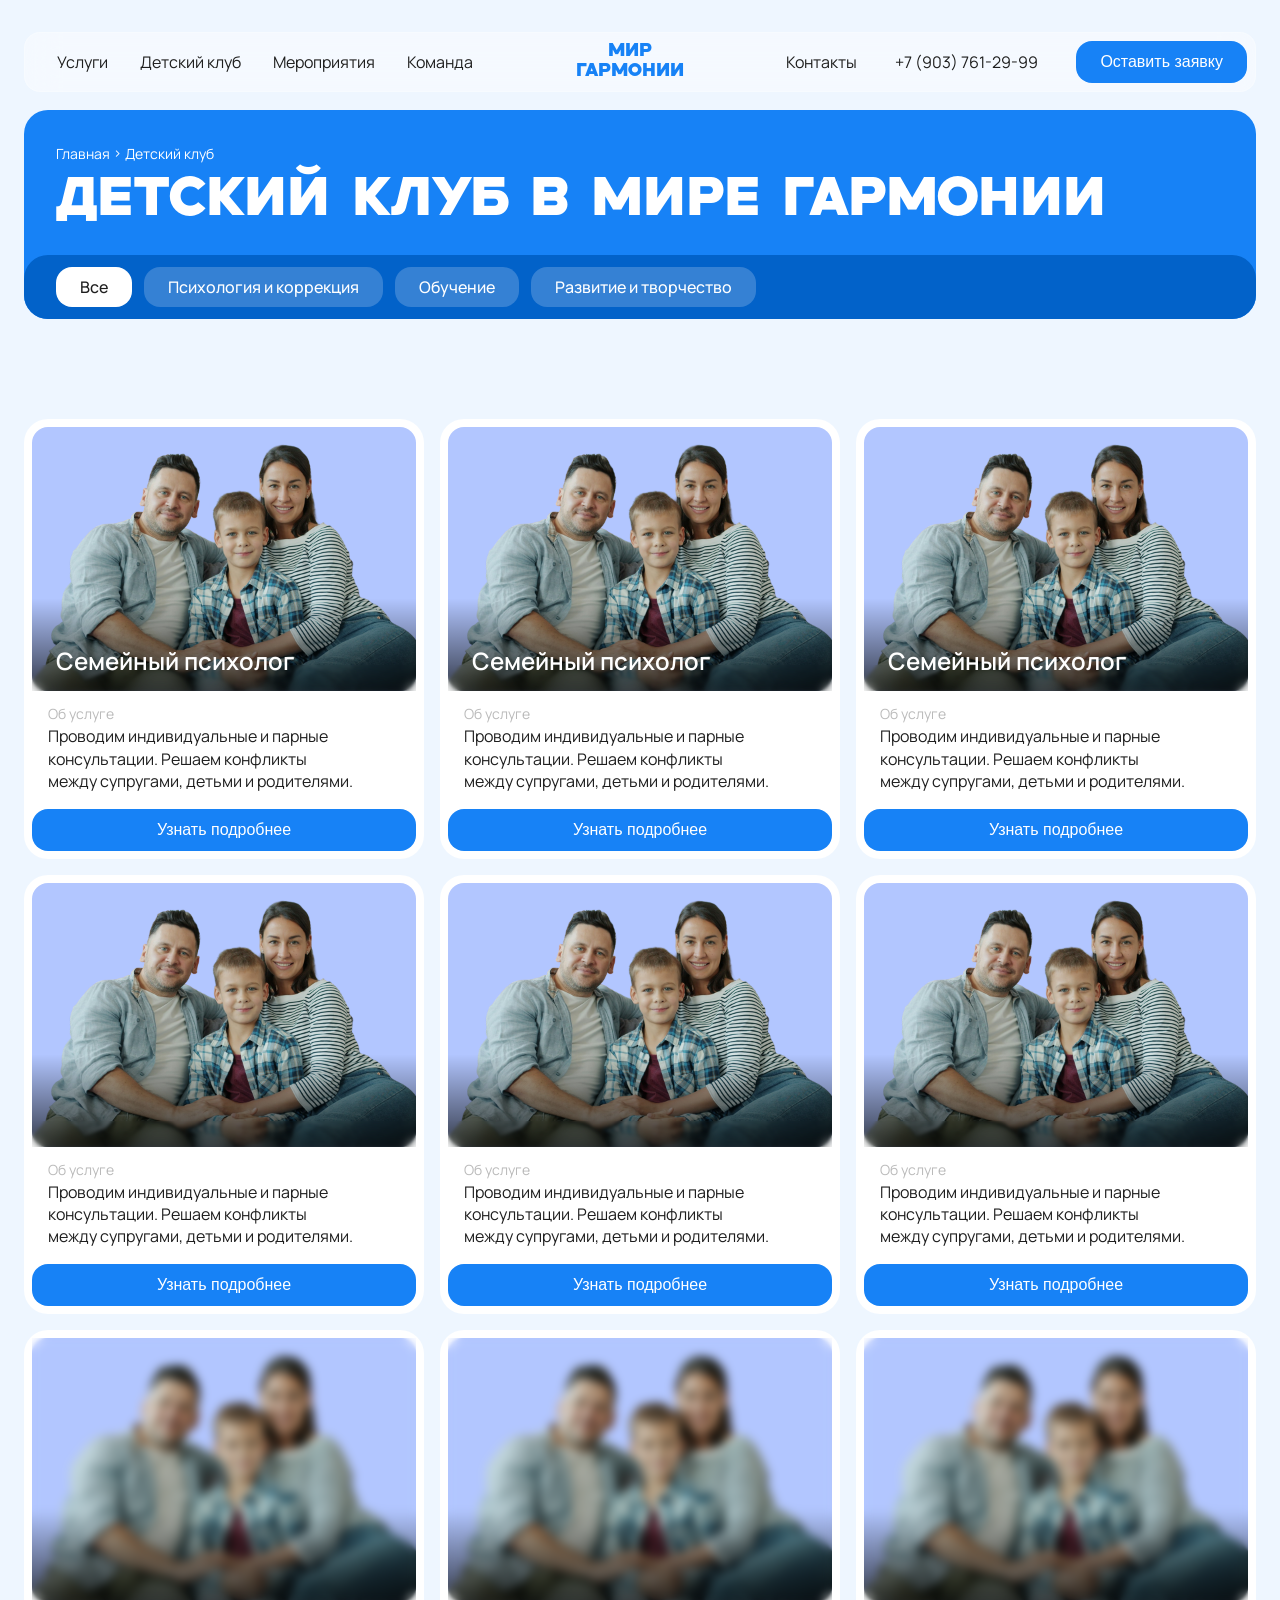
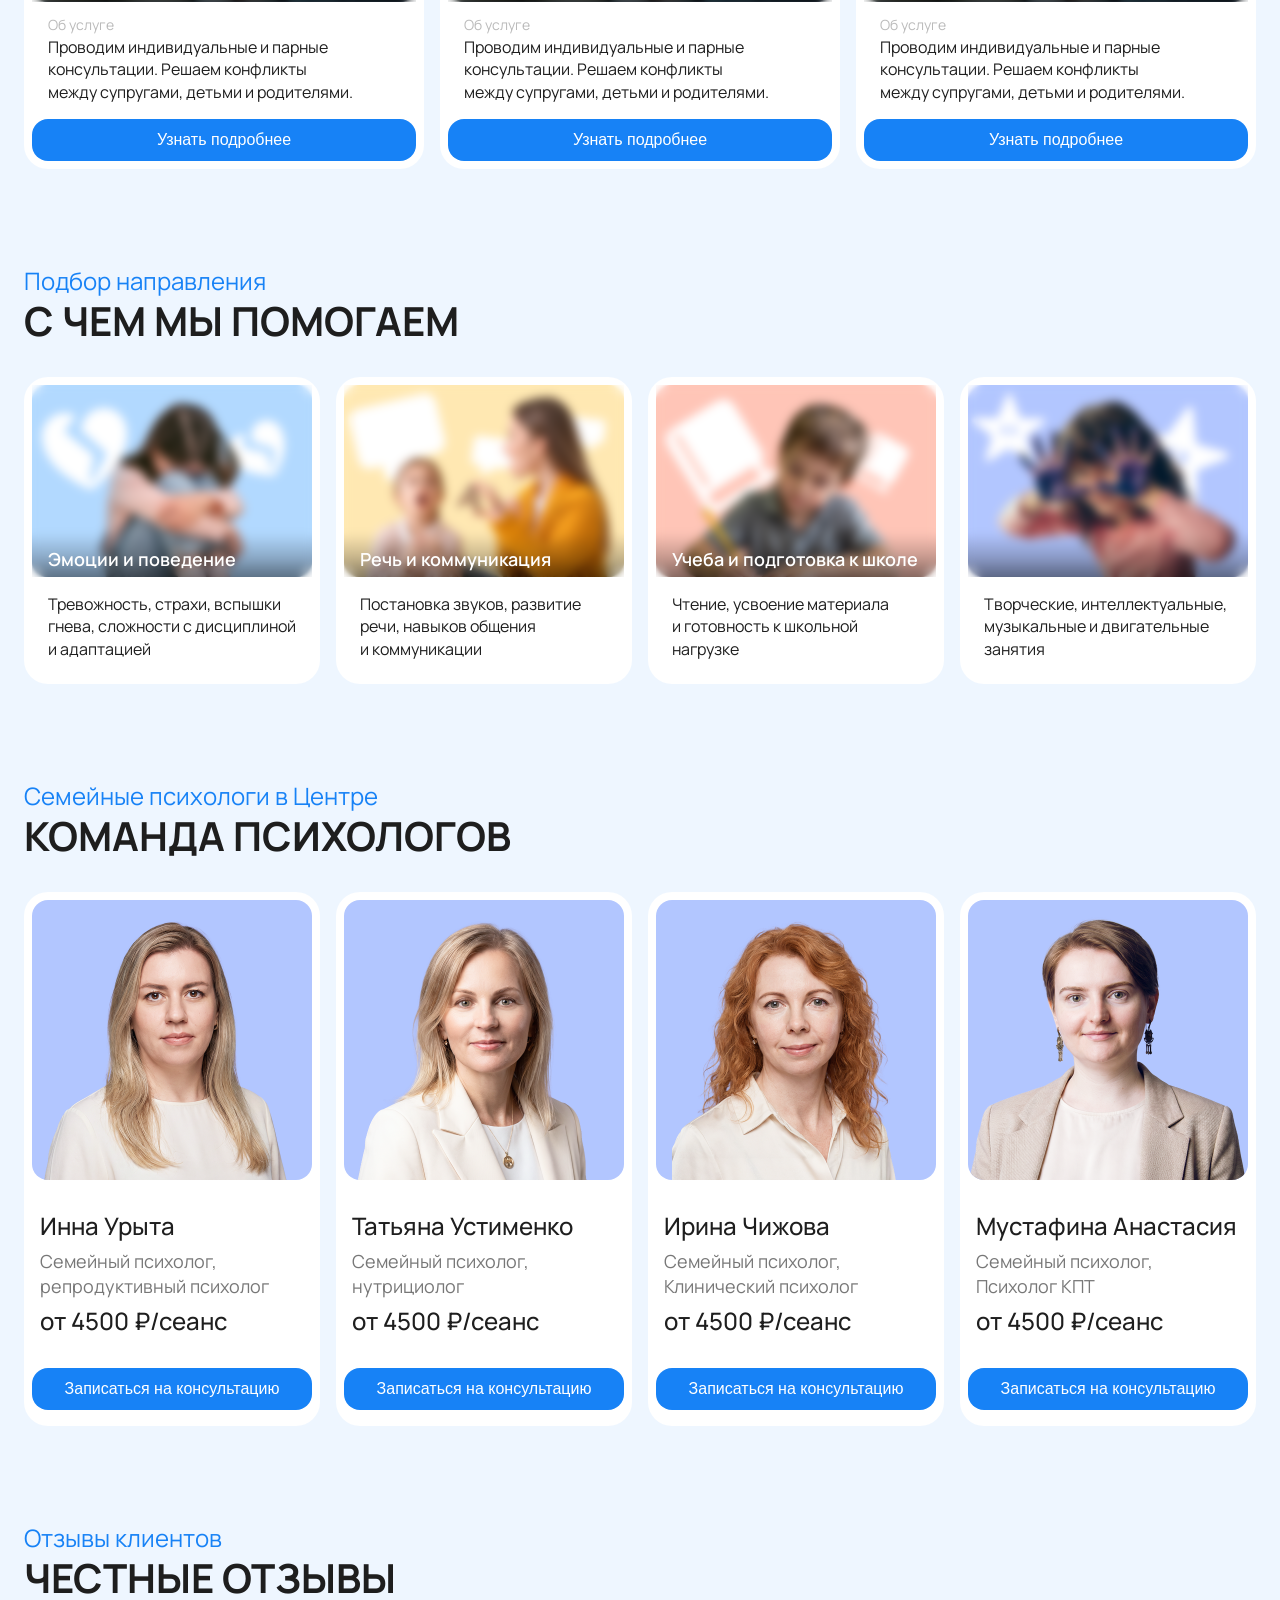
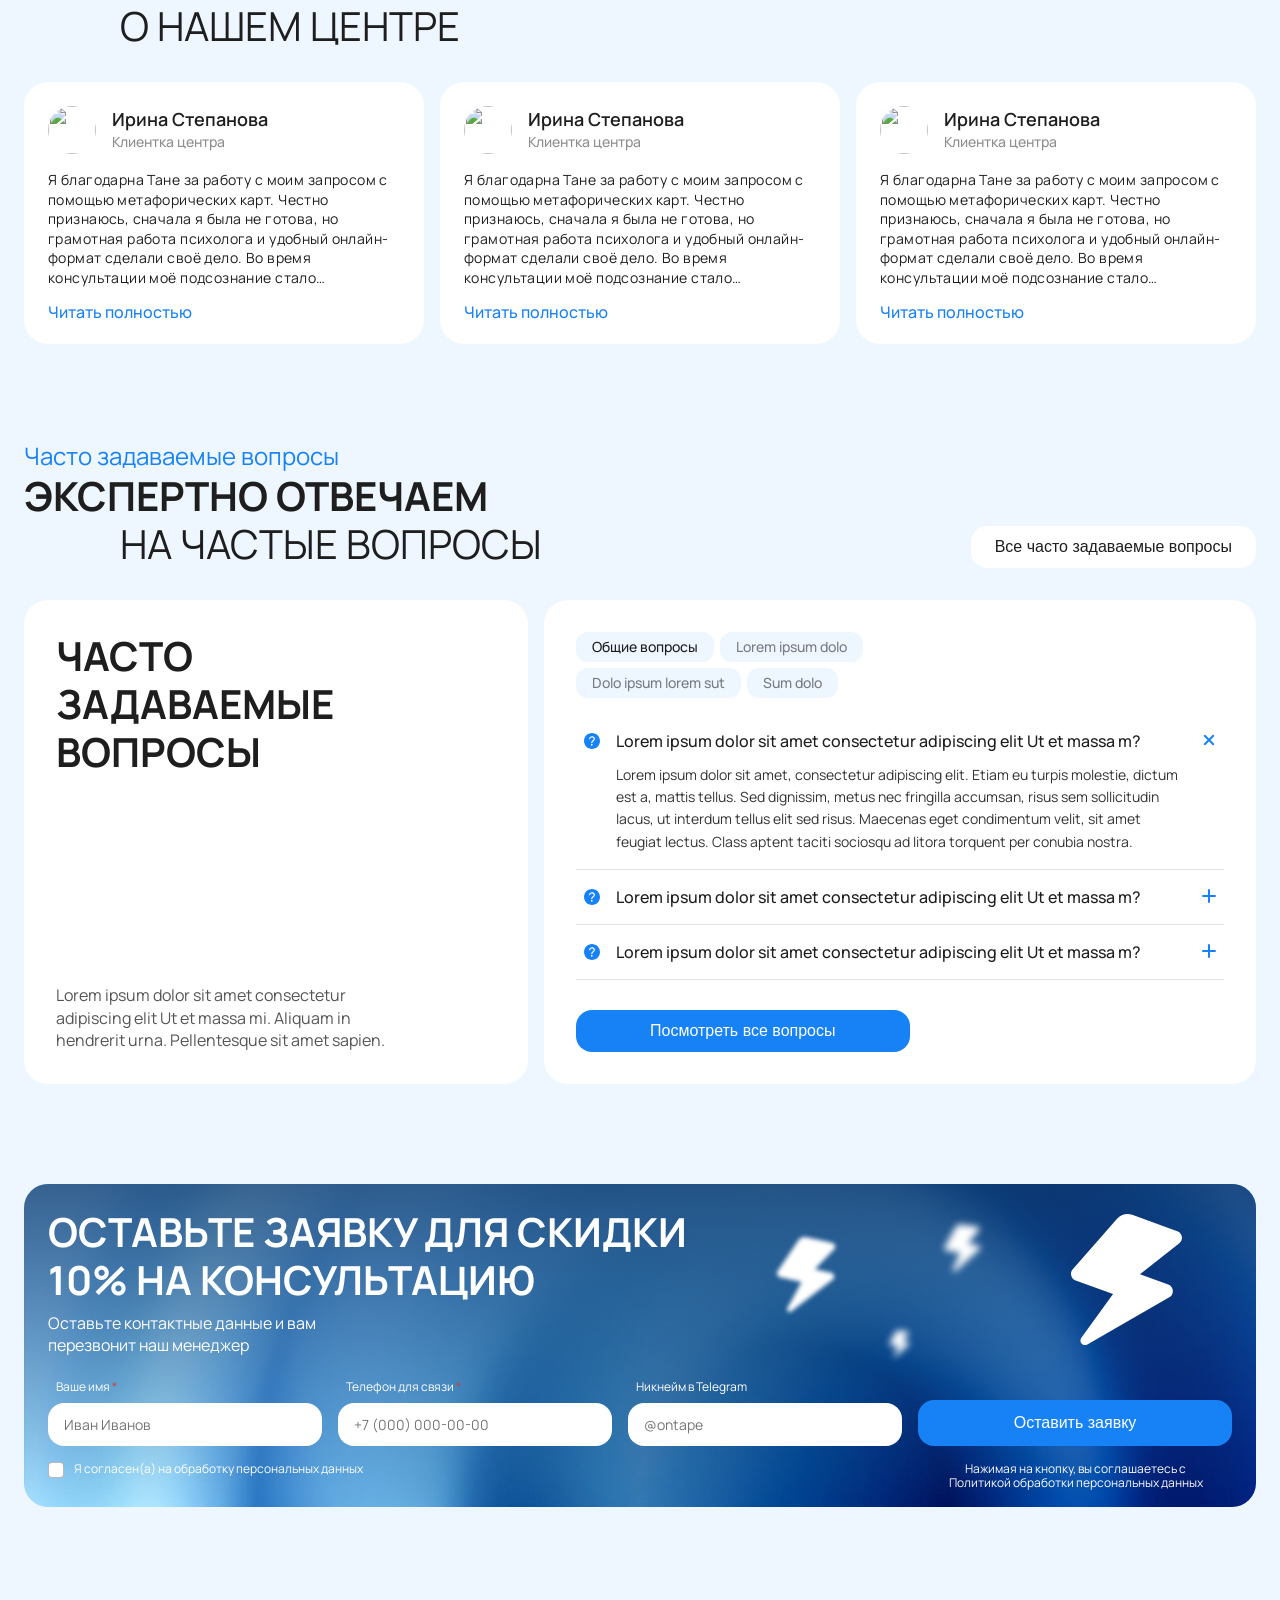
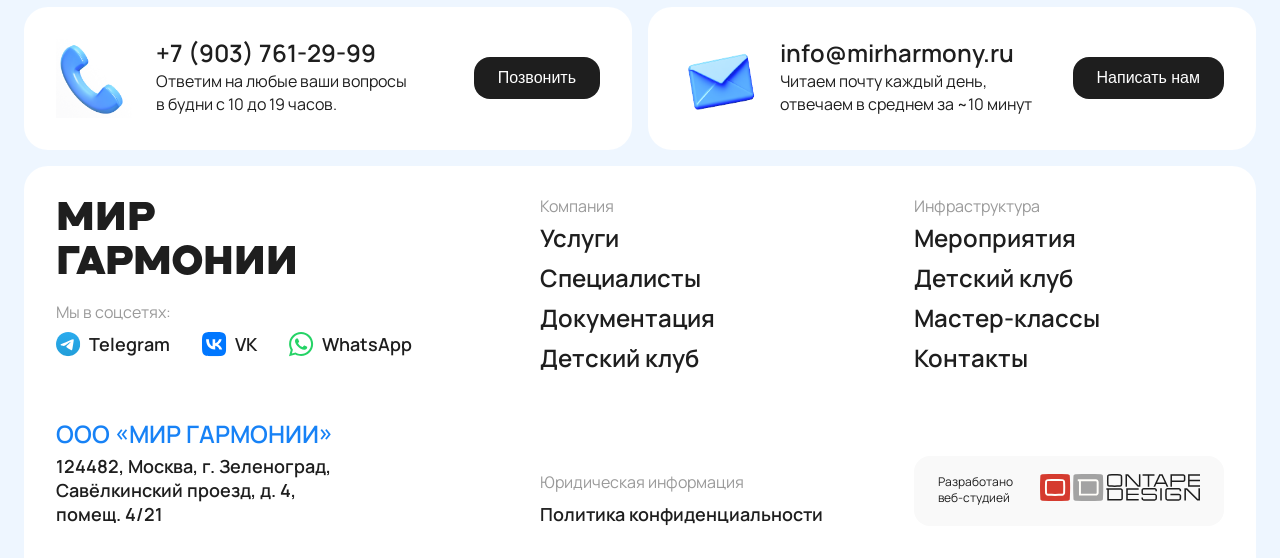
==== child_club.html @ 2402fe24 "mir harmony" ====
<!DOCTYPE html>
<html lang="ru">

<head>
    <meta charset="UTF-8">
    <meta name="viewport" content="width=device-width, initial-scale=1.0">
    <title>Мир гармонии</title>
    <link rel="stylesheet" href="assets/css/style.css">
    <script src="assets/js/main.js" defer></script>
    <link rel="stylesheet" href="https://cdn.jsdelivr.net/npm/swiper@11/swiper-bundle.min.css" />
    <link rel="stylesheet" href="https://cdn.jsdelivr.net/npm/photoswipe@5/dist/photoswipe.css" />
    <script src="https://cdn.jsdelivr.net/npm/swiper@11/swiper-bundle.min.js"></script>
</head>

<body
    class="home wp-singular page-template page-template-template-parts page-template-pages page-template-main-page-template page-template-template-partspagesmain-page-template-php page container ">
    <div id="page" class="site">
        <!-- <div class="modal-cookie" id="modal-cookie">
            <div class="modal-content_cookie container">
                <div class="close_cookie">

                    <svg width="14" height="14" viewBox="0 0 14 14" fill="none" xmlns="http://www.w3.org/2000/svg">
                        <path d="M13 13L1 1M13 1L1 13" stroke="white" stroke-width="2" stroke-linecap="round"
                            stroke-linejoin="round" class="icon-bg" />
                    </svg>

                </div>
                <h3>Файлы Cookie</h3>
                <div class="flex_row">
                    <p>Наш сайт использует куки. Продолжая им пользоваться, вы соглашаетесь на обработку
                        персональных
                        данных
                        в соответствии с <a href="policy.html">политикой конфиденциальности.</a></p>
                    <a href="" class="btn_cookie">Согласен(а)</a>
                </div>
            </div>
        </div> -->
        <header class="header">
            <div class="container">
                <div class="header__inner">
                    <div class="header__top">
                        <ul class="nav__list flex_row gap_32">
                            <li class="nav__item">
                                <a class="nav__link" href="services.html">Услуги</a>
                            </li>
                            <li class="nav__item">
                                <a class="nav__link" href="child_club.html">Детский клуб</a>
                            </li>
                            <li class="nav__item">
                                <a class="nav__link" href="events.html">Мероприятия</a>
                            </li>
                            <li class="nav__item">
                                <a class="nav__link" href="team.html">Команда</a>
                            </li>

                        </ul>
                        <a class="logo text-h1 fw-bold" href="index.html">
                            Мир гармонии</a>
                        <div class="header__right">
                            <ul class="nav__list ">
                                <li class="nav__item">
                                    <a class="nav__link" href="contacts.html">Контакты</a>
                                </li>
                            </ul>
                            <a href="tel:+79037612999" class="header__phone">+7 (903) 761-29-99</a>
                            <button class="button_default" id="openFeedbackPopup">Оставить заявку</button>
                            <button class="burger-btn" id="burgerBtn">
                                <span></span>
                                <span></span>
                                <span></span>
                            </button>
                        </div>
                    </div>

                    <div class="mobile-menu" id="mobileMenu">
                        <div class="header__right">
                            <a href="tel:+79998500149" class="header__phone">+7 (999) 850-01-49</a>
                        </div>
                        <ul class="nav__list">
                            <li class="nav__link">
                                <a class="nav__link" href="services.html">Услуги</a>
                            </li>
                            <li class="nav__link">
                                <a class="nav__link" href="child_club.html">Детский клуб</a>
                            </li>
                            <li class="nav__link">
                                <a class="nav__link" href="events.html">Мероприятия</a>
                            </li>
                            <li class="nav__link">
                                <a class="nav__link" href="team.html">Команда</a>
                            </li>
                            <li class="nav__link">
                                <a class="nav__link" href="contacts.html">Контакты</a>
                            </li>
                        </ul>
                    </div>
                </div>
            </div>
        </header>
        <div class="hero-screen flex_column gap_24">
            <div class="hero_section flex_column gap_24">
                <div class="hero_image">
                    <img src="assets/images/services/grid.svg" alt="" class="grid">
                    <img src="assets/images/child_club/1.png" alt="" class="hero_image_background">
                    <svg xmlns="http://www.w3.org/2000/svg" width="210" height="210" viewBox="0 0 100 100" fill="none"
                        class="child_club_hero_icon child_club_hero_icon1">
                        <path
                            d="M50 0L63.5045 36.4955L100 50L63.5045 63.5045L50 100L36.4955 63.5045L0 50L36.4955 36.4955L50 0Z"
                            fill="white" />
                    </svg>
                    <svg xmlns="http://www.w3.org/2000/svg" width="100" height="100" viewBox="0 0 100 100" fill="none"
                        class="child_club_hero_icon child_club_hero_icon2">
                        <path
                            d="M50 0L63.5045 36.4955L100 50L63.5045 63.5045L50 100L36.4955 63.5045L0 50L36.4955 36.4955L50 0Z"
                            fill="white" />
                    </svg>
                    <svg xmlns="http://www.w3.org/2000/svg" width="100" height="100" viewBox="0 0 100 100" fill="none"
                        class="child_club_hero_icon child_club_hero_icon3">
                        <path
                            d="M50 0L63.5045 36.4955L100 50L63.5045 63.5045L50 100L36.4955 63.5045L0 50L36.4955 36.4955L50 0Z"
                            fill="white" />
                    </svg>
                </div>
                <div class="cases_banner_content flex_column gap_8">
                    <nav class="breadcrumbs" aria-label="Хлебные крошки">
                        <ol class="breadcrumbs__list">
                            <li class="breadcrumbs__item">
                                <a class="breadcrumbs__link text-micro fw-reg" href="index.html">Главная</a>
                            </li>
                            &nbsp;
                            <li class="breadcrumbs__separator text-micro fw-reg">></li>
                            &nbsp;
                            <li class="breadcrumbs__item">
                                <a class="breadcrumbs__link text-micro fw-reg" href="child_club.html">Детский клуб</a>
                            </li>
                        </ol>
                    </nav>

                    <h1 class="text-h1 fw-bold">Детский клуб в Мире гармонии</h1>
                </div>
            </div>
            <div class="filter_section flex_row gap_12" data-filter-target="child-club-services">
                <div class="filter_card text-body fw-medium active" data-filter="all">Все</div>
                <div class="filter_card text-body fw-medium" data-filter="psychology">Психология и коррекция</div>
                <div class="filter_card text-body fw-medium" data-filter="education">Обучение</div>
                <div class="filter_card text-body fw-medium" data-filter="creativity">Развитие и творчество</div>
            </div>
        </div>
        <div class="text_block--v9_section grid-3 gap_16 top_pad" data-filter-target="child-club-services">
            <div class="text_block--v9_card card flex_column pad_8" data-category="psychology">
                <div class="text_block--v9_card_title">
                    <div class="text_block--v9_card--image">
                        <img src="assets/images/services/card_image.png" alt="">
                        <div class="progressive-blur">
                            <span></span>
                            <span></span>
                        </div>
                    </div>
                    <h3 class="text-h3 fw-semibold">Семейный психолог</h3>
                </div>
                <div class="text_block--v9_content flex_column gap_4">
                    <p class="text-micro fw-reg">Об услуге</p>
                    <p class="text-body fw-reg">Проводим индивидуальные и парные консультации. Решаем конфликты
                        между супругами, детьми и родителями.</p>
                </div>
                <a href="child_club_page.html"><button class="button_default">Узнать подробнее</button></a>
            </div>
            <div class="text_block--v9_card card flex_column pad_8" data-category="psychology">
                <div class="text_block--v9_card_title">
                    <div class="text_block--v9_card--image">
                        <img src="assets/images/services/card_image.png" alt="">
                        <div class="progressive-blur">
                            <span></span>
                            <span></span>
                        </div>
                    </div>
                    <h3 class="text-h3 fw-semibold">Семейный психолог</h3>
                </div>
                <div class="text_block--v9_content flex_column gap_4">
                    <p class="text-micro fw-reg">Об услуге</p>
                    <p class="text-body fw-reg">Проводим индивидуальные и парные консультации. Решаем конфликты
                        между супругами, детьми и родителями.</p>
                </div>
                <a href="child_club_page.html"><button class="button_default">Узнать подробнее</button></a>
            </div>
            <div class="text_block--v9_card card flex_column pad_8" data-category="education">
                <div class="text_block--v9_card_title">
                    <div class="text_block--v9_card--image">
                        <img src="assets/images/services/card_image.png" alt="">
                        <div class="progressive-blur">
                            <span></span>
                            <span></span>
                        </div>
                    </div>
                    <h3 class="text-h3 fw-semibold">Семейный психолог</h3>
                </div>
                <div class="text_block--v9_content flex_column gap_4">
                    <p class="text-micro fw-reg">Об услуге</p>
                    <p class="text-body fw-reg">Проводим индивидуальные и парные консультации. Решаем конфликты
                        между супругами, детьми и родителями.</p>
                </div>
                <a href="child_club_page.html"><button class="button_default">Узнать подробнее</button></a>
            </div>
            <div class="text_block--v9_card card flex_column pad_8" data-category="education">
                <div class="text_block--v9_card_title">
                    <div class="text_block--v9_card--image">
                        <img src="assets/images/services/card_image.png" alt="">
                        <div class="progressive-blur">
                            <span></span>
                            <span></span>
                        </div>
                    </div>
                    <h3 class="text-h3 fw-semibold">Семейный психолог</h3>
                </div>
                <div class="text_block--v9_content flex_column gap_4">
                    <p class="text-micro fw-reg">Об услуге</p>
                    <p class="text-body fw-reg">Проводим индивидуальные и парные консультации. Решаем конфликты
                        между супругами, детьми и родителями.</p>
                </div>
                <a href="child_club_page.html"><button class="button_default">Узнать подробнее</button></a>
            </div>
            <div class="text_block--v9_card card flex_column pad_8" data-category="creativity">
                <div class="text_block--v9_card_title">
                    <div class="text_block--v9_card--image">
                        <img src="assets/images/services/card_image.png" alt="">
                        <div class="progressive-blur">
                            <span></span>
                            <span></span>
                        </div>
                    </div>
                    <h3 class="text-h3 fw-semibold">Семейный психолог</h3>
                </div>
                <div class="text_block--v9_content flex_column gap_4">
                    <p class="text-micro fw-reg">Об услуге</p>
                    <p class="text-body fw-reg">Проводим индивидуальные и парные консультации. Решаем конфликты
                        между супругами, детьми и родителями.</p>
                </div>
                <a href="child_club_page.html"><button class="button_default">Узнать подробнее</button></a>
            </div>
            <div class="text_block--v9_card card flex_column pad_8" data-category="creativity">
                <div class="text_block--v9_card_title">
                    <div class="text_block--v9_card--image">
                        <img src="assets/images/services/card_image.png" alt="">
                        <div class="progressive-blur">
                            <span></span>
                            <span></span>
                        </div>
                    </div>
                    <h3 class="text-h3 fw-semibold">Семейный психолог</h3>
                </div>
                <div class="text_block--v9_content flex_column gap_4">
                    <p class="text-micro fw-reg">Об услуге</p>
                    <p class="text-body fw-reg">Проводим индивидуальные и парные консультации. Решаем конфликты
                        между супругами, детьми и родителями.</p>
                </div>
                <a href="child_club_page.html"><button class="button_default">Узнать подробнее</button></a>
            </div>
            <div class="text_block--v9_card card flex_column pad_8" data-category="creativity">
                <div class="text_block--v9_card_title">
                    <div class="text_block--v9_card--image">
                        <img src="assets/images/services/card_image.png" alt="">
                        <div class="progressive-blur">
                            <span></span>
                            <span></span>
                        </div>
                    </div>
                    <h3 class="text-h3 fw-semibold">Семейный психолог</h3>
                </div>
                <div class="text_block--v9_content flex_column gap_4">
                    <p class="text-micro fw-reg">Об услуге</p>
                    <p class="text-body fw-reg">Проводим индивидуальные и парные консультации. Решаем конфликты
                        между супругами, детьми и родителями.</p>
                </div>
                <a href="child_club_page.html"><button class="button_default">Узнать подробнее</button></a>
            </div>
            <div class="text_block--v9_card card flex_column pad_8" data-category="psychology">
                <div class="text_block--v9_card_title">
                    <div class="text_block--v9_card--image">
                        <img src="assets/images/services/card_image.png" alt="">
                        <div class="progressive-blur">
                            <span></span>
                            <span></span>
                        </div>
                    </div>
                    <h3 class="text-h3 fw-semibold">Семейный психолог</h3>
                </div>
                <div class="text_block--v9_content flex_column gap_4">
                    <p class="text-micro fw-reg">Об услуге</p>
                    <p class="text-body fw-reg">Проводим индивидуальные и парные консультации. Решаем конфликты
                        между супругами, детьми и родителями.</p>
                </div>
                <a href="child_club_page.html"><button class="button_default">Узнать подробнее</button></a>
            </div>
            <div class="text_block--v9_card card flex_column pad_8" data-category="psychology">
                <div class="text_block--v9_card_title">
                    <div class="text_block--v9_card--image">
                        <img src="assets/images/services/card_image.png" alt="">
                        <div class="progressive-blur">
                            <span></span>
                            <span></span>
                        </div>
                    </div>
                    <h3 class="text-h3 fw-semibold">Семейный психолог</h3>
                </div>
                <div class="text_block--v9_content flex_column gap_4">
                    <p class="text-micro fw-reg">Об услуге</p>
                    <p class="text-body fw-reg">Проводим индивидуальные и парные консультации. Решаем конфликты
                        между супругами, детьми и родителями.</p>
                </div>
                <a href="child_club_page.html"><button class="button_default">Узнать подробнее</button></a>
            </div>
        </div>
        <div class="section top_pad">
            <div class="title_content_items btm_pad32">
                <div class="title_content">
                    <p class="subtitle">Подбор направления</p>
                    <h2 class="text-h2">
                        <div class="fw-bold">С чем мы помогаем</div>
                    </h2>
                </div>
            </div>
            <div class="text_block--v10_section grid-4 gap_16">
                <div class="text_block--v10_card card flex_column pad_8">
                    <div class="text_block--v10_card_title">
                        <div class="text_block--v10_card--image">
                            <img src="assets/images/child_club/card1.png" alt="">
                            <svg xmlns="http://www.w3.org/2000/svg" width="87" height="83" viewBox="0 0 87 83"
                                fill="none" class="text_block--v10_icon text_block--v10_icon11">
                                <path
                                    d="M59.9155 0.180704C72.3775 -1.41484 83.9358 7.73379 85.6811 20.5782C87.202 31.7871 84.5628 42.654 77.6118 53.7969C74.348 59.0258 68.303 67.4948 53.5346 80.6084C52.538 81.4969 51.2989 82.0634 49.979 82.2334C48.6585 82.4007 47.3189 82.1637 46.1343 81.5537C28.5905 72.577 20.6434 65.8991 16.1899 61.6582C6.69905 52.6183 1.46047 42.7607 0.161603 31.5254C-1.3244 18.65 7.60497 6.87884 20.0669 5.28324C24.647 4.69684 28.6798 5.51594 32.0904 6.96123C33.2171 7.43869 33.5289 8.84713 32.7978 9.82838L23.519 22.2813C22.8754 23.145 23.0312 24.3635 23.8716 25.0371L51.8091 47.4317C52.3968 47.9029 52.6703 48.665 52.5161 49.4024L47.7641 72.1172C47.2892 74.3894 50.4166 75.5107 51.4936 73.4541L65.0493 47.5713C65.472 46.764 65.2951 45.7729 64.6196 45.1612L39.8179 22.7002C39.1787 22.1214 38.983 21.1979 39.3315 20.4092L44.2697 9.23219C44.3463 9.05877 44.4464 8.89741 44.5699 8.75355C47.8983 4.87627 52.8692 1.08288 59.9155 0.180704Z"
                                    fill="white" />
                            </svg>
                            <svg xmlns="http://www.w3.org/2000/svg" width="87" height="83" viewBox="0 0 87 83"
                                fill="none" class="text_block--v10_icon text_block--v10_icon12">
                                <path
                                    d="M59.9155 0.180704C72.3775 -1.41484 83.9358 7.73379 85.6811 20.5782C87.202 31.7871 84.5628 42.654 77.6118 53.7969C74.348 59.0258 68.303 67.4948 53.5346 80.6084C52.538 81.4969 51.2989 82.0634 49.979 82.2334C48.6585 82.4007 47.3189 82.1637 46.1343 81.5537C28.5905 72.577 20.6434 65.8991 16.1899 61.6582C6.69905 52.6183 1.46047 42.7607 0.161603 31.5254C-1.3244 18.65 7.60497 6.87884 20.0669 5.28324C24.647 4.69684 28.6798 5.51594 32.0904 6.96123C33.2171 7.43869 33.5289 8.84713 32.7978 9.82838L23.519 22.2813C22.8754 23.145 23.0312 24.3635 23.8716 25.0371L51.8091 47.4317C52.3968 47.9029 52.6703 48.665 52.5161 49.4024L47.7641 72.1172C47.2892 74.3894 50.4166 75.5107 51.4936 73.4541L65.0493 47.5713C65.472 46.764 65.2951 45.7729 64.6196 45.1612L39.8179 22.7002C39.1787 22.1214 38.983 21.1979 39.3315 20.4092L44.2697 9.23219C44.3463 9.05877 44.4464 8.89741 44.5699 8.75355C47.8983 4.87627 52.8692 1.08288 59.9155 0.180704Z"
                                    fill="white" />
                            </svg>

                            <div class="progressive-blur">
                                <span></span>
                                <span></span>
                            </div>
                        </div>
                        <h4 class="text-h4 fw-semibold">Эмоции и поведение</h4>
                    </div>
                    <div class="text_block--v10_content flex_column gap_4">
                        <p class="text-body fw-reg">Тревожность, страхи, вспышки гнева, сложности с дисциплиной
                            и адаптацией</p>
                    </div>
                </div>
                <div class="text_block--v10_card card flex_column pad_8">
                    <div class="text_block--v10_card_title">
                        <div class="text_block--v10_card--image">
                            <svg xmlns="http://www.w3.org/2000/svg" width="100" height="89" viewBox="0 0 100 89"
                                fill="none" class="text_block--v10_icon text_block--v10_icon21">
                                <path
                                    d="M81.3167 0.0765731L10.5268 8.16068C7.39772 8.51802 4.53881 10.1045 2.57903 12.5712C0.619253 15.0378 -0.280864 18.1826 0.0766974 21.3136L4.76198 62.3412C5.11954 65.4722 6.70549 68.3331 9.17094 70.2944C11.6364 72.2557 14.7794 73.1568 17.9085 72.7994L29.7068 71.4521L31.055 83.2577C31.1762 84.3035 31.573 85.2982 32.2047 86.1402C32.8364 86.9822 33.6803 87.6411 34.65 88.0496C35.5888 88.4489 36.6145 88.5995 37.6282 88.4868C38.687 88.3656 39.6936 87.9615 40.5424 87.3169L66.7535 67.2214L88.6984 64.7153C91.8275 64.358 94.6864 62.7715 96.6462 60.3048C98.606 57.8382 99.5061 54.6934 99.1485 51.5624L94.4632 10.5348C94.1057 7.4038 92.5197 4.54294 90.0543 2.58164C87.5888 0.620333 84.4458 -0.280766 81.3167 0.0765731Z"
                                    fill="white" />
                            </svg>
                            <svg xmlns="http://www.w3.org/2000/svg" width="100" height="89" viewBox="0 0 100 89"
                                fill="none" class="text_block--v10_icon text_block--v10_icon22">
                                <path
                                    d="M81.3167 0.0765731L10.5268 8.16068C7.39772 8.51802 4.53881 10.1045 2.57903 12.5712C0.619253 15.0378 -0.280864 18.1826 0.0766974 21.3136L4.76198 62.3412C5.11954 65.4722 6.70549 68.3331 9.17094 70.2944C11.6364 72.2557 14.7794 73.1568 17.9085 72.7994L29.7068 71.4521L31.055 83.2577C31.1762 84.3035 31.573 85.2982 32.2047 86.1402C32.8364 86.9822 33.6803 87.6411 34.65 88.0496C35.5888 88.4489 36.6145 88.5995 37.6282 88.4868C38.687 88.3656 39.6936 87.9615 40.5424 87.3169L66.7535 67.2214L88.6984 64.7153C91.8275 64.358 94.6864 62.7715 96.6462 60.3048C98.606 57.8382 99.5061 54.6934 99.1485 51.5624L94.4632 10.5348C94.1057 7.4038 92.5197 4.54294 90.0543 2.58164C87.5888 0.620333 84.4458 -0.280766 81.3167 0.0765731Z"
                                    fill="white" />
                            </svg>
                            <svg xmlns="http://www.w3.org/2000/svg" width="100" height="89" viewBox="0 0 100 89"
                                fill="none" class="text_block--v10_icon text_block--v10_icon23">
                                <path
                                    d="M81.3167 0.0765731L10.5268 8.16068C7.39772 8.51802 4.53881 10.1045 2.57903 12.5712C0.619253 15.0378 -0.280864 18.1826 0.0766974 21.3136L4.76198 62.3412C5.11954 65.4722 6.70549 68.3331 9.17094 70.2944C11.6364 72.2557 14.7794 73.1568 17.9085 72.7994L29.7068 71.4521L31.055 83.2577C31.1762 84.3035 31.573 85.2982 32.2047 86.1402C32.8364 86.9822 33.6803 87.6411 34.65 88.0496C35.5888 88.4489 36.6145 88.5995 37.6282 88.4868C38.687 88.3656 39.6936 87.9615 40.5424 87.3169L66.7535 67.2214L88.6984 64.7153C91.8275 64.358 94.6864 62.7715 96.6462 60.3048C98.606 57.8382 99.5061 54.6934 99.1485 51.5624L94.4632 10.5348C94.1057 7.4038 92.5197 4.54294 90.0543 2.58164C87.5888 0.620333 84.4458 -0.280766 81.3167 0.0765731Z"
                                    fill="white" />
                            </svg>
                            <img src="assets/images/child_club/card2.png" alt="">
                            <div class="progressive-blur">
                                <span></span>
                                <span></span>
                            </div>
                        </div>
                        <h4 class="text-h4 fw-semibold">Речь и коммуникация</h4>
                    </div>
                    <div class="text_block--v10_content flex_column gap_4">
                        <p class="text-body fw-reg">Постановка звуков, развитие речи, навыков общения и коммуникации</p>
                    </div>
                </div>
                <div class="text_block--v10_card card flex_column pad_8">
                    <div class="text_block--v10_card_title">
                        <div class="text_block--v10_card--image">
                            <svg xmlns="http://www.w3.org/2000/svg" width="97" height="107" viewBox="0 0 97 107"
                                fill="none" class="text_block--v10_icon text_block--v10_icon31">
                                <path
                                    d="M36.3958 105.599L93.9834 89.4091C94.9618 89.134 95.7055 88.5644 96.2143 87.7002C96.7232 86.8362 96.8457 85.9349 96.5818 84.9963C96.3739 84.2569 95.9467 83.6481 95.3003 83.17C94.6543 82.692 93.9434 82.4392 93.1678 82.4115C91.1004 82.2257 89.433 81.4439 88.1658 80.0662C86.899 78.6887 86.1993 76.9674 86.0665 74.9025C85.9338 72.8379 86.5347 70.6513 87.8692 68.343C88.4753 67.3131 89.0254 66.0844 89.5196 64.6567C90.0141 63.2287 89.9614 61.4482 89.3618 59.3153L75.6054 10.3848C74.3581 5.94819 72.2697 2.92952 69.3403 1.32878C66.4112 -0.272041 62.649 -0.426496 58.0538 0.865417L10.8275 14.1427C6.23231 15.4345 3.09977 17.5197 1.42984 20.3982C-0.240091 23.2766 -0.447405 26.9484 0.807902 31.4134L19.0378 96.2561C20.2691 100.636 22.336 103.607 25.2384 105.169C28.1407 106.731 31.8599 106.875 36.3958 105.599ZM34.8651 98.6189C32.612 99.2524 30.744 99.1791 29.2611 98.399C27.7783 97.6193 26.7531 96.2197 26.1854 94.2004C25.6497 92.2949 25.8795 90.5809 26.875 89.0582C27.8704 87.5355 29.4799 86.4616 31.7033 85.8365L77.3291 73.0092C77.8922 72.8509 78.399 72.6624 78.8495 72.4437C78.4355 74.9536 78.609 77.3061 79.3699 79.5012C80.1308 81.6962 81.3642 83.5514 83.07 85.0666L34.8651 98.6189ZM28.146 79.8397C27.4641 80.0314 26.8032 79.9564 26.1633 79.6147C25.5235 79.2729 25.1076 78.7607 24.9156 78.0781L9.76806 24.1991C9.57617 23.5166 9.66625 22.8698 10.0383 22.2589C10.4104 21.6479 10.9373 21.2466 11.6192 21.0549C12.3011 20.8632 12.9674 20.9291 13.6181 21.2524C14.2688 21.5759 14.6902 22.0788 14.8821 22.7614L30.0296 76.6404C30.2215 77.323 30.1261 77.979 29.7432 78.6082C29.3602 79.2375 28.8279 79.648 28.146 79.8397Z"
                                    fill="white" />
                            </svg>
                            <svg xmlns="http://www.w3.org/2000/svg" width="97" height="107" viewBox="0 0 97 107"
                                fill="none" class="text_block--v10_icon text_block--v10_icon32">
                                <path
                                    d="M36.3958 105.599L93.9834 89.4091C94.9618 89.134 95.7055 88.5644 96.2143 87.7002C96.7232 86.8362 96.8457 85.9349 96.5818 84.9963C96.3739 84.2569 95.9467 83.6481 95.3003 83.17C94.6543 82.692 93.9434 82.4392 93.1678 82.4115C91.1004 82.2257 89.433 81.4439 88.1658 80.0662C86.899 78.6887 86.1993 76.9674 86.0665 74.9025C85.9338 72.8379 86.5347 70.6513 87.8692 68.343C88.4753 67.3131 89.0254 66.0844 89.5196 64.6567C90.0141 63.2287 89.9614 61.4482 89.3618 59.3153L75.6054 10.3848C74.3581 5.94819 72.2697 2.92952 69.3403 1.32878C66.4112 -0.272041 62.649 -0.426496 58.0538 0.865417L10.8275 14.1427C6.23231 15.4345 3.09977 17.5197 1.42984 20.3982C-0.240091 23.2766 -0.447405 26.9484 0.807902 31.4134L19.0378 96.2561C20.2691 100.636 22.336 103.607 25.2384 105.169C28.1407 106.731 31.8599 106.875 36.3958 105.599ZM34.8651 98.6189C32.612 99.2524 30.744 99.1791 29.2611 98.399C27.7783 97.6193 26.7531 96.2197 26.1854 94.2004C25.6497 92.2949 25.8795 90.5809 26.875 89.0582C27.8704 87.5355 29.4799 86.4616 31.7033 85.8365L77.3291 73.0092C77.8922 72.8509 78.399 72.6624 78.8495 72.4437C78.4355 74.9536 78.609 77.3061 79.3699 79.5012C80.1308 81.6962 81.3642 83.5514 83.07 85.0666L34.8651 98.6189ZM28.146 79.8397C27.4641 80.0314 26.8032 79.9564 26.1633 79.6147C25.5235 79.2729 25.1076 78.7607 24.9156 78.0781L9.76806 24.1991C9.57617 23.5166 9.66625 22.8698 10.0383 22.2589C10.4104 21.6479 10.9373 21.2466 11.6192 21.0549C12.3011 20.8632 12.9674 20.9291 13.6181 21.2524C14.2688 21.5759 14.6902 22.0788 14.8821 22.7614L30.0296 76.6404C30.2215 77.323 30.1261 77.979 29.7432 78.6082C29.3602 79.2375 28.8279 79.648 28.146 79.8397Z"
                                    fill="white" />
                            </svg>
                            <img src="assets/images/child_club/card3.png" alt="">
                            <div class="progressive-blur">
                                <span></span>
                                <span></span>
                            </div>
                        </div>
                        <h4 class="text-h4 fw-semibold">Учеба и подготовка к школе</h4>
                    </div>
                    <div class="text_block--v10_content flex_column gap_4">
                        <p class="text-body fw-reg">Чтение, усвоение материала и готовность к школьной нагрузке</p>
                    </div>
                </div>
                <div class="text_block--v10_card card flex_column pad_8">
                    <div class="text_block--v10_card_title">
                        <div class="text_block--v10_card--image">
                            <svg xmlns="http://www.w3.org/2000/svg" width="73" height="76" viewBox="0 0 73 76"
                                fill="none" class="text_block--v10_icon text_block--v10_icon41">
                                <path
                                    d="M72.1463 14.783C71.5809 13.8932 70.3701 13.488 69.4018 13.8106L46.8883 21.3113L29.8488 0.842917C29.3643 0.195739 28.1535 -0.20948 27.1851 0.113132C26.2168 0.435743 25.491 1.48618 25.4914 2.29467L24.1328 28.8927L1.61934 36.3934C0.651022 36.716 -0.0748108 37.7664 0.00642645 38.8175C0.0876637 39.8686 0.733891 41.001 1.62179 41.2443L24.6272 48.9434L25.7694 73.3605C25.8506 74.4116 26.416 75.3014 27.6268 75.7066C28.5147 75.9499 29.806 75.7893 30.2897 74.8195L45.6142 55.4282L69.5067 61.7537C70.0717 61.835 70.6367 61.9163 71.1208 61.755C71.605 61.5937 72.0083 61.1898 72.4116 60.7859C72.9762 60.0587 73.0562 58.6843 72.4909 57.7946L58.5184 37.652L72.3092 17.6937C72.793 16.7239 72.9538 15.5921 72.1463 14.783ZM37.9395 40.4651C38.4245 41.9208 37.7795 43.2138 36.327 43.6977C34.8745 44.1817 33.5829 43.5338 33.0979 42.0782L31.4813 37.226C30.9964 35.7703 31.6414 34.4773 33.0938 33.9933C34.5463 33.5094 35.838 34.1573 36.3229 35.6129L37.9395 40.4651ZM47.6227 37.239C48.1077 38.6947 47.4627 39.9877 46.0102 40.4716C44.5577 40.9555 43.2661 40.3077 42.7811 38.8521L41.1645 33.9999C40.6796 32.5442 41.3246 31.2511 42.7771 30.7672C44.2295 30.2833 45.5212 30.9311 46.0061 32.3868L47.6227 37.239Z"
                                    fill="white" />
                            </svg>
                            <svg xmlns="http://www.w3.org/2000/svg" width="73" height="76" viewBox="0 0 73 76"
                                fill="none" class="text_block--v10_icon text_block--v10_icon42">
                                <path
                                    d="M72.1463 14.783C71.5809 13.8932 70.3701 13.488 69.4018 13.8106L46.8883 21.3113L29.8488 0.842917C29.3643 0.195739 28.1535 -0.20948 27.1851 0.113132C26.2168 0.435743 25.491 1.48618 25.4914 2.29467L24.1328 28.8927L1.61934 36.3934C0.651022 36.716 -0.0748108 37.7664 0.00642645 38.8175C0.0876637 39.8686 0.733891 41.001 1.62179 41.2443L24.6272 48.9434L25.7694 73.3605C25.8506 74.4116 26.416 75.3014 27.6268 75.7066C28.5147 75.9499 29.806 75.7893 30.2897 74.8195L45.6142 55.4282L69.5067 61.7537C70.0717 61.835 70.6367 61.9163 71.1208 61.755C71.605 61.5937 72.0083 61.1898 72.4116 60.7859C72.9762 60.0587 73.0562 58.6843 72.4909 57.7946L58.5184 37.652L72.3092 17.6937C72.793 16.7239 72.9538 15.5921 72.1463 14.783ZM37.9395 40.4651C38.4245 41.9208 37.7795 43.2138 36.327 43.6977C34.8745 44.1817 33.5829 43.5338 33.0979 42.0782L31.4813 37.226C30.9964 35.7703 31.6414 34.4773 33.0938 33.9933C34.5463 33.5094 35.838 34.1573 36.3229 35.6129L37.9395 40.4651ZM47.6227 37.239C48.1077 38.6947 47.4627 39.9877 46.0102 40.4716C44.5577 40.9555 43.2661 40.3077 42.7811 38.8521L41.1645 33.9999C40.6796 32.5442 41.3246 31.2511 42.7771 30.7672C44.2295 30.2833 45.5212 30.9311 46.0061 32.3868L47.6227 37.239Z"
                                    fill="white" />
                            </svg>
                            <img src="assets/images/child_club/card4.png" alt="">
                            <div class="progressive-blur">
                                <span></span>
                                <span></span>
                            </div>
                        </div>
                        <h4 class="text-h4 fw-semibold">Развитие и интересы</h4>
                    </div>

                    <div class="text_block--v10_content flex_column gap_4">
                        <p class="text-body fw-reg">Творческие, интеллектуальные, музыкальные и двигательные занятия</p>
                    </div>
                </div>
            </div>
        </div>
        <div class="section top_pad">
            <div class="title_content_items btm_pad32">
                <div class="title_content">
                    <p class="subtitle">Семейные психологи в Центре</p>
                    <h2 class="text-h2">
                        <div class="fw-bold">Команда психологов</div>
                    </h2>
                </div>
            </div>
            <div class="text_block--v11_section grid-4 gap_16">
                <div class="text_block--v11_card card flex_column gap_24 pad_8">
                    <div class="text_block--v11_card_title">
                        <div class="text_block--v11_card--image">
                            <img src="assets/images/specialists/1.png" alt="">
                        </div>
                    </div>
                    <div class="text_block--v11_content flex_column gap_8">
                        <h3 class="text-h3 fw-medium">Инна Урыта</h3>
                        <p class="text-body fw-reg">Семейный психолог, репродуктивный психолог</p>
                        <h3 class="text-h3 fw-medium">от 4500 ₽/сеанс</h3>
                    </div>
                    <button class="button_default" id="openSessionPopup">Записаться на консультацию</button>
                </div>
                <div class="text_block--v11_card card flex_column gap_24 pad_8">
                    <div class="text_block--v11_card_title">
                        <div class="text_block--v11_card--image">
                            <img src="assets/images/specialists/2.png" alt="">
                        </div>
                    </div>
                    <div class="text_block--v11_content flex_column gap_8">
                        <h3 class="text-h3 fw-medium">Татьяна Устименко</h3>
                        <p class="text-body fw-reg">Семейный психолог, нутрициолог</p>
                        <h3 class="text-h3 fw-medium">от 4500 ₽/сеанс</h3>
                    </div>
                    <button class="button_default" id="openSessionPopup">Записаться на консультацию</button>
                </div>
                <div class="text_block--v11_card card flex_column gap_24 pad_8">
                    <div class="text_block--v11_card_title">
                        <div class="text_block--v11_card--image">
                            <img src="assets/images/specialists/3.png" alt="">
                        </div>
                    </div>
                    <div class="text_block--v11_content flex_column gap_8">
                        <h3 class="text-h3 fw-medium">Ирина Чижова</h3>
                        <p class="text-body fw-reg">Семейный психолог,
                            Клинический психолог</p>
                        <h3 class="text-h3 fw-medium">от 4500 ₽/сеанс</h3>
                    </div>
                    <button class="button_default" id="openSessionPopup">Записаться на консультацию</button>
                </div>
                <div class="text_block--v11_card card flex_column gap_24 pad_8">
                    <div class="text_block--v11_card_title">
                        <div class="text_block--v11_card--image">
                            <img src="assets/images/specialists/4.png" alt="">
                        </div>
                    </div>
                    <div class="text_block--v11_content flex_column gap_8">
                        <h3 class="text-h3 fw-medium">Мустафина Анастасия</h3>
                        <p class="text-body fw-reg">Семейный психолог,
                            Психолог КПТ</p>
                        <h3 class="text-h3 fw-medium">от 4500 ₽/сеанс</h3>
                    </div>
                    <button class="button_default" id="openSessionPopup">Записаться на консультацию</button>
                </div>
            </div>
        </div>
        <div class="section top_pad">
            <div class="title_content_items btm_pad32">
                <div class="title_content">
                    <p class="subtitle">Отзывы клиентов</p>
                    <h2 class="text-h2">
                        <div class="fw-bold">Честные отзывы</div>
                        <div class="fw-reg">о нашем центре</div>
                    </h2>
                </div>
            </div>
            <div class="comments_content grid-3 gap_16">
                <div class="comment_text_card card pad_24 flex_column gap_16">
                    <div class="general_info_user flex_row gap_16">
                        <div class="image_user">
                            <img src="assets/images/audience/audience.png" alt="">
                        </div>
                        <div class="minimum_info_user flex_column gap_4">
                            <h4 class="text-h4 fw-semibold">Ирина Степанова</h4>
                            <p class="text-micro fw-medium">Клиентка центра</p>
                        </div>
                    </div>
                    <p class="comment_text text-micro fw-reg">
                        Я благодарна Тане за работу с моим запросом с помощью метафорических карт. Честно признаюсь,
                        сначала я была не готова, но грамотная работа психолога и удобный онлайн-формат сделали своё
                        дело.

                        Во время консультации моё подсознание стало вытаскивать важные открытия. Картинка
                        прояснилась, а в некоторых моментах просто подтвердила моё ощущение себя. Некоторые
                        выбранные карты настолько точно описали мой жизненный контекст, что я была в шоке.

                        Я сама работаю с картами, но не перестаю удивляться этому инструменту. Как можно достать
                        из большой колоды именно то, что тебя трогает, и именно то, что настолько точно про тебя?
                        Остаётся только снять шляпу.

                        И, конечно, большую роль сыграла грамотная и последовательная работа Тани. Наводящие
                        и правильные вопросы помогли мне быстро сконцентрироваться и найти ответ в моей ситуации.
                        Ещё раз спасибо тебе, Тань.
                    </p>
                    <button class="read_more_btn text-body fw-medium" type="button">Читать полностью</button>

                </div>
                <div class="comment_text_card card pad_24 flex_column gap_16">
                    <div class="general_info_user flex_row gap_16">
                        <div class="image_user">
                            <img src="assets/images/audience/audience.png" alt="">
                        </div>
                        <div class="minimum_info_user flex_column gap_4">
                            <h4 class="text-h4 fw-semibold">Ирина Степанова</h4>
                            <p class="text-micro fw-medium">Клиентка центра</p>
                        </div>
                    </div>
                    <p class="comment_text text-micro fw-reg">
                        Я благодарна Тане за работу с моим запросом с помощью метафорических карт. Честно признаюсь,
                        сначала я была не готова, но грамотная работа психолога и удобный онлайн-формат сделали своё
                        дело.

                        Во время консультации моё подсознание стало вытаскивать важные открытия. Картинка
                        прояснилась, а в некоторых моментах просто подтвердила моё ощущение себя. Некоторые
                        выбранные карты настолько точно описали мой жизненный контекст, что я была в шоке.

                        Я сама работаю с картами, но не перестаю удивляться этому инструменту. Как можно достать
                        из большой колоды именно то, что тебя трогает, и именно то, что настолько точно про тебя?
                        Остаётся только снять шляпу.

                        И, конечно, большую роль сыграла грамотная и последовательная работа Тани. Наводящие
                        и правильные вопросы помогли мне быстро сконцентрироваться и найти ответ в моей ситуации.
                        Ещё раз спасибо тебе, Тань.
                    </p>
                    <button class="read_more_btn text-body fw-medium" type="button">Читать полностью</button>

                </div>
                <div class="comment_text_card card pad_24 flex_column gap_16">
                    <div class="general_info_user flex_row gap_16">
                        <div class="image_user">
                            <img src="assets/images/audience/audience.png" alt="">
                        </div>
                        <div class="minimum_info_user flex_column gap_4">
                            <h4 class="text-h4 fw-semibold">Ирина Степанова</h4>
                            <p class="text-micro fw-medium">Клиентка центра</p>
                        </div>
                    </div>
                    <p class="comment_text text-micro fw-reg">
                        Я благодарна Тане за работу с моим запросом с помощью метафорических карт. Честно признаюсь,
                        сначала я была не готова, но грамотная работа психолога и удобный онлайн-формат сделали своё
                        дело.

                        Во время консультации моё подсознание стало вытаскивать важные открытия. Картинка
                        прояснилась, а в некоторых моментах просто подтвердила моё ощущение себя. Некоторые
                        выбранные карты настолько точно описали мой жизненный контекст, что я была в шоке.

                        Я сама работаю с картами, но не перестаю удивляться этому инструменту. Как можно достать
                        из большой колоды именно то, что тебя трогает, и именно то, что настолько точно про тебя?
                        Остаётся только снять шляпу.

                        И, конечно, большую роль сыграла грамотная и последовательная работа Тани. Наводящие
                        и правильные вопросы помогли мне быстро сконцентрироваться и найти ответ в моей ситуации.
                        Ещё раз спасибо тебе, Тань.
                    </p>
                    <button class="read_more_btn text-body fw-medium" type="button">Читать полностью</button>

                </div>
            </div>
        </div>

        <div class="section top_pad">
            <div class="title_content_items btm_pad32">
                <div class="title_content">
                    <p class="subtitle">Часто задаваемые вопросы</p>
                    <h2 class="text-h2">
                        <div class="fw-bold">Экспертно отвечаем</div>
                        <div class="fw-reg">на частые вопросы</div>
                    </h2>
                </div>
                <button class="button_light black_text">Все часто задаваемые вопросы</button>
            </div>
            <div class="text_block--v7_section grid-2 gap_16">
                <div class="text_block--v7_card card flex_column">
                    <h2 class="text-h2 fw-bold">Часто задаваемые вопросы</h2>
                    <p class="text-body fw-reg">Lorem ipsum dolor sit amet consectetur adipiscing elit Ut et massa
                        mi.
                        Aliquam in hendrerit urna. Pellentesque sit amet sapien.</p>
                </div>
                <div class="text_block--v7_faq_section card flex_column pad_32">
                    <div class="text_block--v7_faq_cards_section flex_column gap_32">
                        <div class="text_block--v7_bullets flex_row">
                            <div class="small_bullet active" data-category="general">
                                <p class="text-micro fw-medium">Общие вопросы</p>
                            </div>
                            <div class="small_bullet" data-category="cat2">
                                <p class="text-micro fw-medium">Lorem ipsum dolo</p>
                            </div>
                            <div class="small_bullet" data-category="cat3">
                                <p class="text-micro fw-medium">Dolo ipsum lorem sut</p>
                            </div>
                            <div class="small_bullet" data-category="cat4">
                                <p class="text-micro fw-medium">Sum dolo</p>
                            </div>
                        </div>

                        <div class="text_block--v7_faq_cards flex_column gap_16">
                            <div class="text_block--v7_faq_card active" data-category="general">
                                <div class="text_block--v7_faq_question flex_row">
                                    <div class="text_block--v7_faq_question_icon flex_row gap_16">
                                        <svg xmlns="http://www.w3.org/2000/svg" width="16" height="16"
                                            viewBox="0 0 16 16" fill="none">
                                            <path
                                                d="M8 0C3.58333 0 0 3.58333 0 8C0 12.4167 3.58333 16 8 16C12.4167 16 16 12.4167 16 8C16 3.58333 12.4167 0 8 0ZM7.75 12.6667C7.58518 12.6667 7.42407 12.6178 7.28702 12.5262C7.14998 12.4347 7.04317 12.3045 6.9801 12.1522C6.91703 12 6.90052 11.8324 6.93268 11.6708C6.96483 11.5091 7.0442 11.3606 7.16074 11.2441C7.27729 11.1275 7.42577 11.0482 7.58742 11.016C7.74908 10.9839 7.91663 11.0004 8.0689 11.0634C8.22117 11.1265 8.35132 11.2333 8.44289 11.3704C8.53446 11.5074 8.58333 11.6685 8.58333 11.8333C8.58333 12.0543 8.49554 12.2663 8.33926 12.4226C8.18298 12.5789 7.97101 12.6667 7.75 12.6667ZM9.14333 8.41667C8.46792 8.87 8.375 9.28542 8.375 9.66667C8.375 9.82138 8.31354 9.96975 8.20415 10.0791C8.09475 10.1885 7.94638 10.25 7.79167 10.25C7.63696 10.25 7.48858 10.1885 7.37919 10.0791C7.26979 9.96975 7.20833 9.82138 7.20833 9.66667C7.20833 8.75375 7.62833 8.02792 8.4925 7.4475C9.29583 6.90833 9.75 6.56667 9.75 5.81542C9.75 5.30458 9.45833 4.91667 8.85458 4.62958C8.7125 4.56208 8.39625 4.49625 8.00708 4.50083C7.51875 4.50708 7.13958 4.62375 6.8475 4.85875C6.29667 5.30208 6.25 5.78458 6.25 5.79167C6.24631 5.86827 6.22756 5.9434 6.19483 6.01276C6.16211 6.08212 6.11604 6.14435 6.05926 6.19591C6.00248 6.24746 5.9361 6.28733 5.86391 6.31323C5.79173 6.33914 5.71515 6.35057 5.63854 6.34688C5.56194 6.34318 5.48681 6.32444 5.41745 6.29171C5.34809 6.25898 5.28586 6.21291 5.2343 6.15613C5.18274 6.09935 5.14288 6.03298 5.11697 5.96079C5.09107 5.8886 5.07964 5.81202 5.08333 5.73542C5.08792 5.63417 5.15833 4.72208 6.11542 3.95208C6.61167 3.55292 7.24292 3.34542 7.99042 3.33625C8.51958 3.33 9.01667 3.41958 9.35375 3.57875C10.3625 4.05583 10.9167 4.85125 10.9167 5.81542C10.9167 7.225 9.97458 7.85792 9.14333 8.41667Z"
                                                fill="#1782F6" />
                                        </svg>
                                        <h4 class="text-body fw-medium">Lorem ipsum dolor sit amet consectetur
                                            adipiscing
                                            elit Ut et massa m?</h4>
                                    </div>
                                    <div class="text_block--v7_faq_button">
                                        <svg xmlns="http://www.w3.org/2000/svg" width="14" height="14"
                                            viewBox="0 0 14 14" fill="none">
                                            <path d="M7 1V13M13 7H1" stroke="#1782F6" stroke-width="2"
                                                stroke-linecap="round" stroke-linejoin="round" />
                                        </svg>
                                    </div>
                                </div>
                                <div class="text_block--v7_faq_answer">
                                    <p class="text_block--v7_faq_answer_inner text-micro fw-reg">
                                        Lorem ipsum dolor sit amet, consectetur adipiscing elit. Etiam eu turpis
                                        molestie,
                                        dictum est a, mattis tellus. Sed dignissim, metus nec fringilla accumsan,
                                        risus
                                        sem
                                        sollicitudin lacus, ut interdum tellus elit sed risus. Maecenas eget
                                        condimentum
                                        velit,
                                        sit amet feugiat lectus. Class aptent taciti sociosqu ad litora torquent per
                                        conubia
                                        nostra.
                                    </p>
                                </div>
                            </div>
                            <div class="text_block--v7_faq_card active" data-category="cat2">
                                <div class="text_block--v7_faq_question flex_row">
                                    <div class="text_block--v7_faq_question_icon flex_row gap_16">
                                        <svg xmlns="http://www.w3.org/2000/svg" width="16" height="16"
                                            viewBox="0 0 16 16" fill="none">
                                            <path
                                                d="M8 0C3.58333 0 0 3.58333 0 8C0 12.4167 3.58333 16 8 16C12.4167 16 16 12.4167 16 8C16 3.58333 12.4167 0 8 0ZM7.75 12.6667C7.58518 12.6667 7.42407 12.6178 7.28702 12.5262C7.14998 12.4347 7.04317 12.3045 6.9801 12.1522C6.91703 12 6.90052 11.8324 6.93268 11.6708C6.96483 11.5091 7.0442 11.3606 7.16074 11.2441C7.27729 11.1275 7.42577 11.0482 7.58742 11.016C7.74908 10.9839 7.91663 11.0004 8.0689 11.0634C8.22117 11.1265 8.35132 11.2333 8.44289 11.3704C8.53446 11.5074 8.58333 11.6685 8.58333 11.8333C8.58333 12.0543 8.49554 12.2663 8.33926 12.4226C8.18298 12.5789 7.97101 12.6667 7.75 12.6667ZM9.14333 8.41667C8.46792 8.87 8.375 9.28542 8.375 9.66667C8.375 9.82138 8.31354 9.96975 8.20415 10.0791C8.09475 10.1885 7.94638 10.25 7.79167 10.25C7.63696 10.25 7.48858 10.1885 7.37919 10.0791C7.26979 9.96975 7.20833 9.82138 7.20833 9.66667C7.20833 8.75375 7.62833 8.02792 8.4925 7.4475C9.29583 6.90833 9.75 6.56667 9.75 5.81542C9.75 5.30458 9.45833 4.91667 8.85458 4.62958C8.7125 4.56208 8.39625 4.49625 8.00708 4.50083C7.51875 4.50708 7.13958 4.62375 6.8475 4.85875C6.29667 5.30208 6.25 5.78458 6.25 5.79167C6.24631 5.86827 6.22756 5.9434 6.19483 6.01276C6.16211 6.08212 6.11604 6.14435 6.05926 6.19591C6.00248 6.24746 5.9361 6.28733 5.86391 6.31323C5.79173 6.33914 5.71515 6.35057 5.63854 6.34688C5.56194 6.34318 5.48681 6.32444 5.41745 6.29171C5.34809 6.25898 5.28586 6.21291 5.2343 6.15613C5.18274 6.09935 5.14288 6.03298 5.11697 5.96079C5.09107 5.8886 5.07964 5.81202 5.08333 5.73542C5.08792 5.63417 5.15833 4.72208 6.11542 3.95208C6.61167 3.55292 7.24292 3.34542 7.99042 3.33625C8.51958 3.33 9.01667 3.41958 9.35375 3.57875C10.3625 4.05583 10.9167 4.85125 10.9167 5.81542C10.9167 7.225 9.97458 7.85792 9.14333 8.41667Z"
                                                fill="#1782F6" />
                                        </svg>
                                        <h4 class="text-body fw-medium">Lorem ipsum dolor sit amet consectetur
                                            adipiscing
                                            elit Ut et massa m?</h4>
                                    </div>
                                    <div class="text_block--v7_faq_button">
                                        <svg xmlns="http://www.w3.org/2000/svg" width="14" height="14"
                                            viewBox="0 0 14 14" fill="none">
                                            <path d="M7 1V13M13 7H1" stroke="#1782F6" stroke-width="2"
                                                stroke-linecap="round" stroke-linejoin="round" />
                                        </svg>
                                    </div>
                                </div>
                                <div class="text_block--v7_faq_answer">
                                    <p class="text_block--v7_faq_answer_inner text-micro fw-reg">
                                        Lorem ipsum dolor sit amet, consectetur adipiscing elit. Etiam eu turpis
                                        molestie,
                                        dictum est a, mattis tellus. Sed dignissim, metus nec fringilla accumsan,
                                        risus
                                        sem
                                        sollicitudin lacus, ut interdum tellus elit sed risus. Maecenas eget
                                        condimentum
                                        velit,
                                        sit amet feugiat lectus. Class aptent taciti sociosqu ad litora torquent per
                                        conubia
                                        nostra.
                                    </p>
                                </div>
                            </div>
                            <div class="text_block--v7_faq_card" data-category="general">
                                <div class="text_block--v7_faq_question flex_row">
                                    <div class="text_block--v7_faq_question_icon flex_row gap_16">
                                        <svg xmlns="http://www.w3.org/2000/svg" width="16" height="16"
                                            viewBox="0 0 16 16" fill="none">
                                            <path
                                                d="M8 0C3.58333 0 0 3.58333 0 8C0 12.4167 3.58333 16 8 16C12.4167 16 16 12.4167 16 8C16 3.58333 12.4167 0 8 0ZM7.75 12.6667C7.58518 12.6667 7.42407 12.6178 7.28702 12.5262C7.14998 12.4347 7.04317 12.3045 6.9801 12.1522C6.91703 12 6.90052 11.8324 6.93268 11.6708C6.96483 11.5091 7.0442 11.3606 7.16074 11.2441C7.27729 11.1275 7.42577 11.0482 7.58742 11.016C7.74908 10.9839 7.91663 11.0004 8.0689 11.0634C8.22117 11.1265 8.35132 11.2333 8.44289 11.3704C8.53446 11.5074 8.58333 11.6685 8.58333 11.8333C8.58333 12.0543 8.49554 12.2663 8.33926 12.4226C8.18298 12.5789 7.97101 12.6667 7.75 12.6667ZM9.14333 8.41667C8.46792 8.87 8.375 9.28542 8.375 9.66667C8.375 9.82138 8.31354 9.96975 8.20415 10.0791C8.09475 10.1885 7.94638 10.25 7.79167 10.25C7.63696 10.25 7.48858 10.1885 7.37919 10.0791C7.26979 9.96975 7.20833 9.82138 7.20833 9.66667C7.20833 8.75375 7.62833 8.02792 8.4925 7.4475C9.29583 6.90833 9.75 6.56667 9.75 5.81542C9.75 5.30458 9.45833 4.91667 8.85458 4.62958C8.7125 4.56208 8.39625 4.49625 8.00708 4.50083C7.51875 4.50708 7.13958 4.62375 6.8475 4.85875C6.29667 5.30208 6.25 5.78458 6.25 5.79167C6.24631 5.86827 6.22756 5.9434 6.19483 6.01276C6.16211 6.08212 6.11604 6.14435 6.05926 6.19591C6.00248 6.24746 5.9361 6.28733 5.86391 6.31323C5.79173 6.33914 5.71515 6.35057 5.63854 6.34688C5.56194 6.34318 5.48681 6.32444 5.41745 6.29171C5.34809 6.25898 5.28586 6.21291 5.2343 6.15613C5.18274 6.09935 5.14288 6.03298 5.11697 5.96079C5.09107 5.8886 5.07964 5.81202 5.08333 5.73542C5.08792 5.63417 5.15833 4.72208 6.11542 3.95208C6.61167 3.55292 7.24292 3.34542 7.99042 3.33625C8.51958 3.33 9.01667 3.41958 9.35375 3.57875C10.3625 4.05583 10.9167 4.85125 10.9167 5.81542C10.9167 7.225 9.97458 7.85792 9.14333 8.41667Z"
                                                fill="#1782F6" />
                                        </svg>
                                        <h4 class="text-body fw-medium">Lorem ipsum dolor sit amet consectetur
                                            adipiscing
                                            elit Ut et massa m?</h4>
                                    </div>
                                    <div class="text_block--v7_faq_button">
                                        <svg xmlns="http://www.w3.org/2000/svg" width="14" height="14"
                                            viewBox="0 0 14 14" fill="none">
                                            <path d="M7 1V13M13 7H1" stroke="#1782F6" stroke-width="2"
                                                stroke-linecap="round" stroke-linejoin="round" />
                                        </svg>
                                    </div>
                                </div>
                                <div class="text_block--v7_faq_answer">
                                    <p class="text_block--v7_faq_answer_inner text-micro fw-reg">
                                        Lorem ipsum dolor sit amet, consectetur adipiscing elit. Etiam eu turpis
                                        molestie,
                                        dictum est a, mattis tellus. Sed dignissim, metus nec fringilla accumsan,
                                        risus
                                        sem
                                        sollicitudin lacus, ut interdum tellus elit sed risus. Maecenas eget
                                        condimentum
                                        velit,
                                        sit amet feugiat lectus. Class aptent taciti sociosqu ad litora torquent per
                                        conubia
                                        nostra.
                                    </p>
                                </div>
                            </div>
                            <div class="text_block--v7_faq_card" data-category="general">
                                <div class="text_block--v7_faq_question flex_row">
                                    <div class="text_block--v7_faq_question_icon flex_row gap_16">
                                        <svg xmlns="http://www.w3.org/2000/svg" width="16" height="16"
                                            viewBox="0 0 16 16" fill="none">
                                            <path
                                                d="M8 0C3.58333 0 0 3.58333 0 8C0 12.4167 3.58333 16 8 16C12.4167 16 16 12.4167 16 8C16 3.58333 12.4167 0 8 0ZM7.75 12.6667C7.58518 12.6667 7.42407 12.6178 7.28702 12.5262C7.14998 12.4347 7.04317 12.3045 6.9801 12.1522C6.91703 12 6.90052 11.8324 6.93268 11.6708C6.96483 11.5091 7.0442 11.3606 7.16074 11.2441C7.27729 11.1275 7.42577 11.0482 7.58742 11.016C7.74908 10.9839 7.91663 11.0004 8.0689 11.0634C8.22117 11.1265 8.35132 11.2333 8.44289 11.3704C8.53446 11.5074 8.58333 11.6685 8.58333 11.8333C8.58333 12.0543 8.49554 12.2663 8.33926 12.4226C8.18298 12.5789 7.97101 12.6667 7.75 12.6667ZM9.14333 8.41667C8.46792 8.87 8.375 9.28542 8.375 9.66667C8.375 9.82138 8.31354 9.96975 8.20415 10.0791C8.09475 10.1885 7.94638 10.25 7.79167 10.25C7.63696 10.25 7.48858 10.1885 7.37919 10.0791C7.26979 9.96975 7.20833 9.82138 7.20833 9.66667C7.20833 8.75375 7.62833 8.02792 8.4925 7.4475C9.29583 6.90833 9.75 6.56667 9.75 5.81542C9.75 5.30458 9.45833 4.91667 8.85458 4.62958C8.7125 4.56208 8.39625 4.49625 8.00708 4.50083C7.51875 4.50708 7.13958 4.62375 6.8475 4.85875C6.29667 5.30208 6.25 5.78458 6.25 5.79167C6.24631 5.86827 6.22756 5.9434 6.19483 6.01276C6.16211 6.08212 6.11604 6.14435 6.05926 6.19591C6.00248 6.24746 5.9361 6.28733 5.86391 6.31323C5.79173 6.33914 5.71515 6.35057 5.63854 6.34688C5.56194 6.34318 5.48681 6.32444 5.41745 6.29171C5.34809 6.25898 5.28586 6.21291 5.2343 6.15613C5.18274 6.09935 5.14288 6.03298 5.11697 5.96079C5.09107 5.8886 5.07964 5.81202 5.08333 5.73542C5.08792 5.63417 5.15833 4.72208 6.11542 3.95208C6.61167 3.55292 7.24292 3.34542 7.99042 3.33625C8.51958 3.33 9.01667 3.41958 9.35375 3.57875C10.3625 4.05583 10.9167 4.85125 10.9167 5.81542C10.9167 7.225 9.97458 7.85792 9.14333 8.41667Z"
                                                fill="#1782F6" />
                                        </svg>
                                        <h4 class="text-body fw-medium">Lorem ipsum dolor sit amet consectetur
                                            adipiscing
                                            elit Ut et massa m?</h4>
                                    </div>
                                    <div class="text_block--v7_faq_button">
                                        <svg xmlns="http://www.w3.org/2000/svg" width="14" height="14"
                                            viewBox="0 0 14 14" fill="none">
                                            <path d="M7 1V13M13 7H1" stroke="#1782F6" stroke-width="2"
                                                stroke-linecap="round" stroke-linejoin="round" />
                                        </svg>
                                    </div>
                                </div>
                                <div class="text_block--v7_faq_answer">
                                    <p class="text_block--v7_faq_answer_inner text-micro fw-reg">
                                        Lorem ipsum dolor sit amet, consectetur adipiscing elit. Etiam eu turpis
                                        molestie,
                                        dictum est a, mattis tellus. Sed dignissim, metus nec fringilla accumsan,
                                        risus
                                        sem
                                        sollicitudin lacus, ut interdum tellus elit sed risus. Maecenas eget
                                        condimentum
                                        velit,
                                        sit amet feugiat lectus. Class aptent taciti sociosqu ad litora torquent per
                                        conubia
                                        nostra.
                                    </p>
                                </div>
                            </div>
                        </div>
                    </div>
                    <button class="button_default">Посмотреть все вопросы</button>
                </div>
            </div>
        </div>
        <div class="section top_pad">
            <div class="text_block--v6_section">
                <div class="text_block--v6_section__bg"
                    style="background-image: url(./assets/images/form/background.png);"></div>
                <div class="text_block--v6_section__gradient text_block--v6_section__gradient--blue"></div>
                <div class="text_block--v6_section__gradient text_block--v6_section__gradient--dark"></div>


                <div class="text_block--v6_section__content flex_column gap_24">
                    <div class="text_block--v6_section__title flex_column gap_8">
                        <h2 class="text-h2 fw-bold">Оставьте заявку для скидки 10% на консультацию</h2>
                        <p class="text-body fw-reg">Оставьте контактные данные и вам перезвонит наш менеджер</p>
                    </div>

                    <svg class="second_form_icon second_form_icon1" xmlns="http://www.w3.org/2000/svg" width="111"
                        height="132" viewBox="0 0 111 132" fill="none">
                        <path
                            d="M98.0454 14.2359L61.2671 0.856316C55.8265 -1.12291 49.8512 0.399717 46.0717 4.69253L1.76647 55.3557C-1.5579 59.0748 0.0438996 64.8325 4.61399 66.495L42.0452 80.1121L10.3835 123.793C7.41517 127.888 11.965 132.993 16.3576 130.402L98.2933 83.3248C103.497 80.5359 102.905 72.6812 97.2464 70.6228L68.9554 60.3308L108.332 29.3134C112.526 25.9109 111.538 19.1444 106.315 17.2443L98.0454 14.2359Z"
                            fill="white" />
                    </svg>
                    <svg class="second_form_icon second_form_icon2" xmlns="http://www.w3.org/2000/svg" width="67"
                        height="83" viewBox="0 0 67 83" fill="none">
                        <g filter="url(#filter0_f_229_3371)">
                            <path
                                d="M54.4502 8.85482L33.328 4.18622C30.2034 3.4956 27.0394 4.7626 25.2791 7.3886L4.66955 38.3585C3.11718 40.6372 4.41181 43.6762 7.03646 44.2563L28.5336 49.0078L14.3467 75.2361C13.0167 77.695 15.8795 80.163 18.0989 78.425L59.5885 46.6955C62.2381 44.7905 61.3447 40.5292 58.0951 39.811L41.8473 36.2198L61.1784 16.372C63.2307 14.2039 62.1991 10.5676 59.1995 9.90456L54.4502 8.85482Z"
                                fill="white" />
                        </g>
                        <defs>
                            <filter id="filter0_f_229_3371" x="0" y="0" width="66.248" height="83.0083"
                                filterUnits="userSpaceOnUse" color-interpolation-filters="sRGB">
                                <feFlood flood-opacity="0" result="BackgroundImageFix" />
                                <feBlend mode="normal" in="SourceGraphic" in2="BackgroundImageFix" result="shape" />
                                <feGaussianBlur stdDeviation="2" result="effect1_foregroundBlur_229_3371" />
                            </filter>
                        </defs>
                    </svg>
                    <svg class="second_form_icon second_form_icon3" xmlns="http://www.w3.org/2000/svg" width="51"
                        height="63" viewBox="0 0 51 63" fill="none">
                        <g filter="url(#filter0_f_229_3372)">
                            <path
                                d="M37.0869 9.21512L23.702 7.4428C21.722 7.18062 19.8223 8.13791 18.8683 9.86514L7.71023 30.2273C6.86688 31.7274 7.83466 33.548 9.49787 33.7682L23.1204 35.572L15.7024 52.6417C15.007 54.242 16.9194 55.6235 18.2065 54.4239L42.3082 32.4714C43.8538 31.1449 43.0701 28.5429 41.0109 28.2702L30.7149 26.9069L41.6733 13.5295C42.8335 12.0714 41.9973 9.86532 40.0965 9.61363L37.0869 9.21512Z"
                                fill="white" />
                        </g>
                        <defs>
                            <filter id="filter0_f_229_3372" x="-9.77516e-05" y="-9.77516e-05" width="50.5212"
                                height="62.278" filterUnits="userSpaceOnUse" color-interpolation-filters="sRGB">
                                <feFlood flood-opacity="0" result="BackgroundImageFix" />
                                <feBlend mode="normal" in="SourceGraphic" in2="BackgroundImageFix" result="shape" />
                                <feGaussianBlur stdDeviation="3.7" result="effect1_foregroundBlur_229_3372" />
                            </filter>
                        </defs>
                    </svg>
                    <svg class="second_form_icon second_form_icon4" xmlns="http://www.w3.org/2000/svg" width="35"
                        height="42" viewBox="0 0 35 42" fill="none">
                        <g filter="url(#filter0_f_229_3373)">
                            <path
                                d="M24.0577 8.41861L16.5473 7.42413C15.4362 7.27702 14.3703 7.81417 13.835 8.78334L7.57403 20.2089C7.10081 21.0506 7.64385 22.0721 8.5771 22.1957L16.2209 23.2078L12.0586 32.7859C11.6683 33.6838 12.7414 34.459 13.4636 33.7859L26.9874 21.4681C27.8547 20.7237 27.415 19.2637 26.2595 19.1107L20.4823 18.3457L26.6312 10.8395C27.2822 10.0213 26.813 8.78344 25.7465 8.64222L24.0577 8.41861Z"
                                fill="white" />
                        </g>
                        <defs>
                            <filter id="filter0_f_229_3373" x="-9.77516e-05" y="-9.77516e-05" width="34.8437"
                                height="41.4406" filterUnits="userSpaceOnUse" color-interpolation-filters="sRGB">
                                <feFlood flood-opacity="0" result="BackgroundImageFix" />
                                <feBlend mode="normal" in="SourceGraphic" in2="BackgroundImageFix" result="shape" />
                                <feGaussianBlur stdDeviation="3.7" result="effect1_foregroundBlur_229_3373" />
                            </filter>
                        </defs>
                    </svg>

                    <form action="#" class="text_block__v6--form form_section">
                        <div class="form_section__fields flex_column gap_16">
                            <div class="form_section__fields--top flex_row gap_16">
                                <div class="form_group flex_column gap_8">
                                    <label for="name" class="form_label text-micro-super fw-reg">Ваше имя <span
                                            class="text-micro-super fw-reg required_input">*</span></label>
                                    <input type="text" class="form_input text-micro fw-reg" name="name"
                                        placeholder="Иван Иванов" required>
                                </div>
                                <div class="form_group flex_column gap_8">
                                    <label for="tel" class="form_label text-micro-super fw-reg">Телефон для связи
                                        <span class="text-micro-super fw-reg required_input">*</span></label>
                                    <input type="tel" class="form_input text-micro fw-reg" name="tel"
                                        placeholder="+7 (000) 000-00-00" required>
                                </div>
                                <div class="form_group flex_column gap_8">
                                    <label for="tel" class="form_label text-micro-super fw-reg">Никнейм в
                                        Telegram</label>
                                    <input type="tel" class="form_input text-micro fw-reg" name="tel"
                                        placeholder="@ontape" required>
                                </div>

                                <button class="button_default">Оставить заявку</button>
                            </div>
                            <div class="form_section__fields--bottom flex_row">
                                <label class="form_checkbox flex_row">
                                    <input class="form_checkbox__input" type="checkbox" name="agreement" id="" required>
                                    <span class="form-checkbox__text text-micro-super fw-reg">Я согласен(а) на
                                        обработку
                                        <a class="uderline-span" href="policy.html">персональных&nbsp;данных</a></span>
                                </label>
                                <p class="label_policy text-micro-super fw-reg">Нажимая на кнопку, вы соглашаетесь
                                    с Политикой обработки персональных данных</p>
                            </div>
                        </div>
                    </form>
                </div>
            </div>
        </div>
        <div class="section top_pad">
            <div class="text_block--v8_cards grid-2 gap_16">
                <div class="text_block--v8_card card flex_row  pad_32">
                    <div class="text_block--v8_icon_text flex_row">
                        <img src="assets/icons/phone.png" alt="">
                        <div class="text_block--v8_text flex_column">
                            <a href="tel:+79037612999" class="text-h3 fw-semibold">+7 (903) 761-29-99</a>
                            <p class="text-body fw-reg">Ответим на любые ваши вопросы
                                в будни с 10 до 19 часов.</p>
                        </div>
                    </div>
                    <button class="button_default button_dark"><a href="tel:+79037612999">Позвонить</a></button>
                </div>
                <div class="text_block--v8_card card flex_row pad_32">
                    <div class="text_block--v8_icon_text flex_row">
                        <img src="assets/icons/email.png" alt="">
                        <div class="text_block--v8_text flex_column">
                            <a href="mailto:info@mirharmony.ru" class="text-h3 fw-semibold">info@mirharmony.ru</a>
                            <p class="text-body fw-reg">Читаем почту каждый день,
                                отвечаем в среднем за ~10 минут</p>
                        </div>
                    </div>
                    <button class="button_default button_dark"><a href="mailto:info@mirharmony.ru">Написать
                            нам</a></button>
                </div>
            </div>
        </div>
        <footer class="footer pad_16">
            <div class="footer__container grid-2 pad_32">
                <div class="section__column_left flex_column">
                    <div class="footer__top flex_column">
                        <a href="index.html" class="footer__logo text-h1 fw-bold">
                            МИР ГАРМОНИИ </a>
                        <div class="social_media_section flex_column gap_12">
                            <p class="title text-body fw-reg">Мы в соцсетях:</p>
                            <div class="social_media_blocks flex_row gap_32">
                                <div class="social_media_block flex_row gap_8">
                                    <svg xmlns="http://www.w3.org/2000/svg" width="25" height="25" viewBox="0 0 25 25"
                                        fill="none">
                                        <g clip-path="url(#clip0_229_15040)">
                                            <path
                                                d="M12.1163 24.2326C18.8079 24.2326 24.2326 18.8079 24.2326 12.1163C24.2326 5.42464 18.8079 0 12.1163 0C5.42464 0 0 5.42464 0 12.1163C0 18.8079 5.42464 24.2326 12.1163 24.2326Z"
                                                fill="url(#paint0_linear_229_15040)" />
                                            <path fill-rule="evenodd" clip-rule="evenodd"
                                                d="M5.48452 11.9883C9.01666 10.4494 11.372 9.43489 12.5505 8.94472C15.9153 7.54517 16.6145 7.30206 17.0702 7.29403C17.1704 7.29227 17.3945 7.31711 17.5397 7.4349C17.6623 7.53436 17.696 7.66872 17.7121 7.76302C17.7283 7.85732 17.7484 8.07214 17.7324 8.24C17.55 10.1559 16.7611 14.8052 16.3597 16.951C16.1898 17.8589 15.8554 18.1634 15.5316 18.1932C14.828 18.2579 14.2937 17.7282 13.6122 17.2815C12.5458 16.5824 11.9434 16.1473 10.9083 15.4652C9.71203 14.6768 10.4875 14.2436 11.1693 13.5355C11.3477 13.3502 14.4478 10.5304 14.5078 10.2746C14.5153 10.2426 14.5223 10.1233 14.4514 10.0603C14.3806 9.99737 14.276 10.0189 14.2006 10.036C14.0936 10.0603 12.3901 11.1863 9.08987 13.414C8.60631 13.7461 8.16833 13.9078 7.7759 13.8994C7.34329 13.89 6.51112 13.6548 5.89248 13.4537C5.1337 13.207 4.53063 13.0766 4.58314 12.6577C4.6105 12.4395 4.91095 12.2164 5.48452 11.9883Z"
                                                fill="white" />
                                        </g>
                                        <defs>
                                            <linearGradient id="paint0_linear_229_15040" x1="12.1163" y1="0"
                                                x2="12.1163" y2="24.0528" gradientUnits="userSpaceOnUse">
                                                <stop stop-color="#2AABEE" />
                                                <stop offset="1" stop-color="#229ED9" />
                                            </linearGradient>
                                            <clipPath id="clip0_229_15040">
                                                <rect width="24.2326" height="24.2326" fill="white" />
                                            </clipPath>
                                        </defs>
                                    </svg>
                                    <p class="fw-semibold">Telegram</p>
                                </div>
                                <div class="social_media_block flex_row gap_8">
                                    <svg xmlns="http://www.w3.org/2000/svg" width="25" height="25" viewBox="0 0 25 25"
                                        fill="none">
                                        <g clip-path="url(#clip0_229_15045)">
                                            <path
                                                d="M0 11.6316C0 6.14841 0 3.40682 1.70341 1.70341C3.40682 0 6.14841 0 11.6316 0H12.6009C18.0842 0 20.8257 0 22.5292 1.70341C24.2326 3.40682 24.2326 6.14841 24.2326 11.6316V12.6009C24.2326 18.0842 24.2326 20.8257 22.5292 22.5292C20.8257 24.2326 18.0842 24.2326 12.6009 24.2326H11.6316C6.14841 24.2326 3.40682 24.2326 1.70341 22.5292C0 20.8257 0 18.0842 0 12.6009V11.6316Z"
                                                fill="#0077FF" />
                                            <path
                                                d="M12.8937 17.4574C7.37068 17.4574 4.22049 13.6711 4.08923 7.37061H6.85578C6.94666 11.995 8.98618 13.9538 10.6017 14.3577V7.37061H13.2068V11.3589C14.8021 11.1872 16.478 9.36979 17.0434 7.37061H19.6485C19.2143 9.83425 17.3968 11.6517 16.1044 12.3989C17.3968 13.0047 19.4668 14.5899 20.2544 17.4574H17.3867C16.7708 15.539 15.2363 14.0548 13.2068 13.8528V17.4574H12.8937Z"
                                                fill="white" />
                                        </g>
                                        <defs>
                                            <clipPath id="clip0_229_15045">
                                                <rect width="24.2326" height="24.2326" fill="white" />
                                            </clipPath>
                                        </defs>
                                    </svg>
                                    <p class="fw-semibold">VK</p>
                                </div>
                                <div class="social_media_block flex_row gap_8">
                                    <svg xmlns="http://www.w3.org/2000/svg" width="25" height="25" viewBox="0 0 25 25"
                                        fill="none">
                                        <path
                                            d="M0 24.2326L1.70334 18.0098C0.652258 16.1884 0.0999591 14.1235 0.100969 12.0062C0.103998 5.38669 5.49068 0 12.1092 0C15.321 0.00100969 18.3359 1.25202 20.6037 3.5218C22.8704 5.79158 24.1184 8.80853 24.1174 12.0173C24.1144 18.6379 18.7277 24.0246 12.1092 24.0246C10.0999 24.0236 8.11991 23.5197 6.36608 22.5625L0 24.2326ZM6.66091 20.3887C8.35314 21.3933 9.96864 21.9951 12.1051 21.9961C17.6059 21.9961 22.0869 17.5191 22.0899 12.0153C22.092 6.50038 17.6322 2.02948 12.1132 2.02746C6.6084 2.02746 2.13044 6.50442 2.12842 12.0072C2.12741 14.2538 2.78573 15.9359 3.89134 17.6958L2.88266 21.3792L6.66091 20.3887ZM18.1582 14.8717C18.0835 14.7465 17.8836 14.6718 17.5827 14.5214C17.2828 14.3709 15.8077 13.6449 15.532 13.545C15.2574 13.445 15.0575 13.3945 14.8565 13.6954C14.6566 13.9953 14.0811 14.6718 13.9064 14.8717C13.7318 15.0716 13.5561 15.0969 13.2562 14.9464C12.9563 14.796 11.989 14.48 10.843 13.4571C9.95148 12.6615 9.3487 11.6791 9.17402 11.3782C8.99934 11.0783 9.15585 10.9158 9.30528 10.7663C9.44058 10.632 9.60516 10.416 9.7556 10.2403C9.90806 10.0666 9.95754 9.94141 10.0585 9.74048C10.1585 9.54056 10.109 9.36487 10.0333 9.21443C9.95754 9.065 9.35778 7.58782 9.10839 6.98705C8.86405 6.40244 8.61667 6.4812 8.43291 6.47211L7.85739 6.46201C7.65747 6.46201 7.33235 6.53673 7.05772 6.83762C6.78308 7.13851 6.00764 7.86346 6.00764 9.34064C6.00764 10.8178 7.08296 12.2445 7.23239 12.4444C7.38283 12.6443 9.34769 15.6754 12.3576 16.9749C13.0734 17.2839 13.6328 17.4686 14.068 17.607C14.7869 17.8352 15.4412 17.8029 15.9581 17.7261C16.5346 17.6403 17.7331 17.0001 17.9835 16.2994C18.2339 15.5977 18.2339 14.9969 18.1582 14.8717Z"
                                            fill="#25D366" />
                                    </svg>
                                    <p class="fw-semibold">WhatsApp</p>
                                </div>
                            </div>
                        </div>
                    </div>
                    <div class="footer__contacts flex_column gap_8">
                        <h3 class="text-h3 fw-semibold">ООО «МИР ГАРМОНИИ»</h3>
                        <p class="fw-semibold">124482, Москва, г. Зеленоград, 
                            Савёлкинский проезд, д. 4, помещ. 4/21 </p>
                    </div>
                </div>

                <div class="footer__menu_section grid-2">
                    <div class="footer__menu flex_column">
                        <div class="footer__menu_block flex_column gap_12">
                            <p class="title text-body fw-reg">
                                Компания
                            </p>
                            <ul class="flex_column gap_16">
                                <li class="text-h3 fw-semibold"><a href="services.html">Услуги</a></li>
                                <li class="text-h3 fw-semibold"><a href="team.html">Специалисты</a></li>
                                <li class="text-h3 fw-semibold"><a href="#">Документация</a></li>
                                <li class="text-h3 fw-semibold"><a href="child_club.html">Детский клуб</a></li>
                            </ul>
                        </div>
                        <div class="footer__menu_block flex_column gap_12">

                            <p class="title text-body fw-reg">
                                Юридическая информация
                            </p>
                            <ul>
                                <li class="policy_link fw-semibold"><a href="#">Политика конфиденциальности</a>
                                </li>
                            </ul>
                        </div>
                    </div>
                    <div class="footer__menu flex_column ">
                        <div class="footer__menu_block flex_column gap_12">
                            <p class="title text-body fw-reg">
                                Инфраструктура
                            </p>
                            <ul class="flex_column gap_16">
                                <li class="text-h3 fw-semibold"><a href="events.html">Мероприятия</a></li>
                                <li class="text-h3 fw-semibold"><a href="child_club.html">Детский клуб</a></li>
                                <li class="text-h3 fw-semibold"><a href="master_classes.html">Мастер-классы</a></li>
                                <li class="text-h3 fw-semibold"><a href="contacts.html">Контакты</a></li>
                            </ul>
                        </div>
                        <div class="footer-copy__right">
                            <p class="text-micro-super fw-reg">Разработано веб-студией</p>
                            <a target="_blank" href="https://ontape-design.ru"><svg xmlns="http://www.w3.org/2000/svg"
                                    width="160" height="27" viewBox="0 0 160 27" fill="none">
                                    <path
                                        d="M74.6479 0.0839844C76.4691 0.0839844 78.2902 0.120208 80.1114 0.210769C81.2449 0.265105 82.1555 1.1526 82.2112 2.25743C82.3599 5.08292 82.3599 7.89029 82.2112 10.7158C82.1555 11.8206 81.2449 12.7081 80.1114 12.7624C78.2902 12.8349 76.4691 12.8892 74.6479 12.8892C72.8268 12.8892 71.0057 12.853 69.1845 12.7624C68.051 12.7081 67.1404 11.8206 67.0846 10.7158C66.936 7.89029 66.936 5.08292 67.0846 2.25743C67.1404 1.1526 68.051 0.265105 69.1845 0.210769C71.0057 0.120208 72.8268 0.0839844 74.6479 0.0839844ZM69.2403 1.65973C69.0544 1.65973 68.8872 1.73218 68.7757 1.85897C68.6456 1.98575 68.5713 2.14876 68.5713 2.31177C68.4226 5.0648 68.4226 7.87217 68.5713 10.6252C68.5713 10.8063 68.6642 10.9693 68.7757 11.078C68.9058 11.2048 69.073 11.2772 69.2403 11.2772C71.0243 11.3497 72.8454 11.404 74.6294 11.404C76.4133 11.404 78.2345 11.3678 80.0184 11.2772C80.2043 11.2772 80.3715 11.2048 80.483 11.078C80.6131 10.9512 80.6874 10.7882 80.6874 10.6252C80.8361 7.87217 80.8361 5.0648 80.6874 2.31177C80.6874 2.13065 80.6131 1.96764 80.483 1.85897C80.3529 1.73218 80.1857 1.65973 80.0184 1.65973C78.2345 1.58729 76.4133 1.53295 74.6294 1.53295C72.8454 1.53295 71.0428 1.56917 69.2403 1.65973Z"
                                        fill="#1E1E1E" />
                                    <path
                                        d="M100.404 0.319336V12.6537H97.7653L87.4331 1.7683H87.0057V12.6537H85.519V0.319336H88.1578L98.4157 11.2047H98.9174V0.319336H100.404Z"
                                        fill="#1E1E1E" />
                                    <path
                                        d="M114.472 1.7683H109.268V12.6537H107.782V1.7683H102.578V0.319336H114.472V1.7683Z"
                                        fill="#1E1E1E" />
                                    <path
                                        d="M125.454 9.99118H116.348L115.103 12.6537H113.468L119.266 0.319336H122.537L128.334 12.6537H126.699L125.454 9.99118ZM124.767 8.5241L121.589 1.75019H120.232L117.055 8.5241H124.767Z"
                                        fill="#1E1E1E" />
                                    <path
                                        d="M145.356 5.91596C145.301 7.0208 144.39 7.90829 143.257 7.96263H131.958V12.6537H130.471V0.319336H143.275C144.409 0.373672 145.319 1.26116 145.375 2.366L145.356 5.91596ZM143.87 5.84352V2.43845C143.87 2.25733 143.795 2.09432 143.665 1.98565C143.535 1.85886 143.368 1.78641 143.201 1.78641H131.977V6.49555L143.201 6.51366C143.387 6.51366 143.554 6.44121 143.665 6.31443C143.795 6.16953 143.87 6.00652 143.87 5.84352Z"
                                        fill="#1E1E1E" />
                                    <path
                                        d="M149.593 1.7683V5.75295H160V7.20192H149.593V11.1866H160V12.6355H148.088V0.319336H160V1.7683H149.593Z"
                                        fill="#1E1E1E" />
                                    <path
                                        d="M67.3076 15.6599H66.3413V14.2109H80.706C81.8953 14.2653 82.8431 15.1528 82.8988 16.2576V24.5167C82.8431 25.6215 81.8767 26.509 80.706 26.5634H67.3076V15.6599ZM81.3564 16.33C81.3378 16.1489 81.2635 15.9859 81.1334 15.8772C81.0033 15.7505 80.8175 15.678 80.6317 15.678H68.8686V25.0963H80.6503C80.8361 25.0963 81.0033 25.0238 81.152 24.8971C81.2821 24.7703 81.3564 24.6073 81.375 24.4443V16.33H81.3564Z"
                                        fill="#1E1E1E" />
                                    <path
                                        d="M87.7861 15.6599V19.6446H98.6943V21.0935H87.7861V25.0782H98.6943V26.5271H86.2251V14.2109H98.6943V15.6599H87.7861Z"
                                        fill="#1E1E1E" />
                                    <path
                                        d="M103.637 21.1127C102.448 21.0584 101.5 20.1709 101.445 19.0661V17.2911C101.463 16.9107 101.482 16.5304 101.5 16.15C101.556 15.0452 102.522 14.1577 103.693 14.1033C105.607 14.0309 107.335 13.9766 109.231 13.9766C111.126 13.9766 112.873 14.0128 114.769 14.1033C115.958 14.1577 116.906 15.0452 116.961 16.15C116.98 16.5304 116.999 16.9107 117.017 17.2911H115.456C115.438 16.9288 115.419 16.5847 115.401 16.2225C115.382 16.0413 115.308 15.8783 115.178 15.7697C115.047 15.6429 114.862 15.5704 114.676 15.5704C112.799 15.498 111.071 15.4436 109.194 15.4436C107.317 15.4436 105.589 15.4799 103.712 15.5704C103.526 15.5704 103.359 15.6429 103.21 15.7697C103.08 15.8964 103.006 16.0595 102.987 16.2225C102.968 16.5847 102.95 16.9288 102.931 17.2911V18.9936C102.95 19.1747 103.024 19.3377 103.154 19.4464C103.284 19.5732 103.47 19.6456 103.656 19.6456H114.787C115.977 19.7 116.924 20.5875 116.98 21.6923V23.4673C116.961 23.8476 116.943 24.228 116.924 24.6084C116.869 25.7132 115.902 26.6007 114.732 26.655C112.817 26.7275 111.089 26.7818 109.194 26.7818C107.28 26.7818 105.551 26.7456 103.656 26.655C102.467 26.6007 101.519 25.7132 101.463 24.6084C101.445 24.228 101.426 23.8476 101.407 23.4673H102.968C102.987 23.8295 103.006 24.1737 103.024 24.5359C103.043 24.717 103.117 24.88 103.247 24.9887C103.377 25.1155 103.563 25.1879 103.749 25.1879C105.626 25.2604 107.354 25.3147 109.231 25.3147C111.108 25.3147 112.836 25.2785 114.713 25.1879C114.899 25.1879 115.066 25.1155 115.215 24.9887C115.345 24.8619 115.419 24.6989 115.438 24.5359C115.456 24.1737 115.475 23.8295 115.493 23.4673V21.7648C115.475 21.5836 115.401 21.4206 115.27 21.312C115.14 21.1852 114.955 21.1127 114.769 21.1127H103.637Z"
                                        fill="#1E1E1E" />
                                    <path d="M120.232 26.5453V14.2109H121.793V26.5453H120.232Z" fill="#1E1E1E" />
                                    <path
                                        d="M130.434 21.1308V19.6638H138.982C140.172 19.7181 141.12 20.6056 141.194 21.7104V23.4673C141.175 23.8476 141.157 24.228 141.138 24.6084C141.082 25.7132 140.116 26.6007 138.927 26.655C137.013 26.7456 135.117 26.7818 133.203 26.7818C131.289 26.7818 129.394 26.7456 127.48 26.655C126.29 26.6007 125.343 25.7132 125.287 24.6084C125.138 21.7829 125.138 18.9755 125.287 16.15C125.343 15.0452 126.309 14.1577 127.48 14.1033C129.394 14.0309 131.289 13.9766 133.203 13.9766C135.117 13.9766 137.013 14.0128 138.927 14.1033C140.116 14.1577 141.064 15.0452 141.12 16.15C141.138 16.5304 141.157 16.9107 141.175 17.2911H139.614C139.596 16.9288 139.577 16.5666 139.559 16.2225C139.54 16.0413 139.466 15.8783 139.336 15.7697C139.205 15.6429 139.02 15.5704 138.834 15.5704C136.957 15.498 135.061 15.4436 133.185 15.4436C131.308 15.4436 129.412 15.4799 127.535 15.5704C127.35 15.5704 127.182 15.6429 127.034 15.7697C126.904 15.8964 126.829 16.0595 126.811 16.2225C126.662 18.9755 126.662 21.7829 126.811 24.5359C126.829 24.717 126.904 24.88 127.034 24.9887C127.164 25.1155 127.35 25.1879 127.535 25.1879C129.412 25.2604 131.308 25.3147 133.185 25.3147C135.061 25.3147 136.957 25.2785 138.834 25.1879C139.02 25.1879 139.187 25.1155 139.336 24.9887C139.466 24.8619 139.54 24.6989 139.559 24.5359C139.577 24.1737 139.596 23.8295 139.614 23.4673V21.7829C139.596 21.6017 139.521 21.4387 139.391 21.3301C139.261 21.2033 139.075 21.1308 138.89 21.1308H130.434Z"
                                        fill="#1E1E1E" />
                                    <path
                                        d="M159.981 14.2109V26.5453H157.212L146.379 15.6599H145.933V26.5453H144.39V14.2109H147.159L157.919 25.0963H158.439V14.2109H159.981Z"
                                        fill="#1E1E1E" />
                                    <path
                                        d="M27.7445 0.230929C28.2834 0.249041 28.7666 0.41205 29.1568 0.68373C29.5285 0.955411 29.7515 1.31765 29.77 1.71612C29.8072 2.4406 29.863 3.16508 29.9001 3.88957C30.0674 7.07729 30.1417 10.2831 30.1417 13.4527C30.1417 17.3468 30.0116 21.2953 29.77 25.1712C29.7515 25.5516 29.5285 25.9319 29.1568 26.2036C28.7851 26.4753 28.2834 26.6383 27.7445 26.6564C19.345 26.9643 10.8153 26.9643 2.39721 26.6564C1.8583 26.6383 1.37515 26.4753 0.984902 26.2036C0.613241 25.9319 0.390244 25.5697 0.371661 25.1712C0.130081 21.2771 0 17.3287 0 13.4527C0 10.2831 0.0743322 7.07729 0.24158 3.88957C0.278746 3.16508 0.315912 2.4406 0.371661 1.71612C0.390244 1.33576 0.613241 0.973523 0.984902 0.68373C1.35656 0.41205 1.8583 0.249041 2.39721 0.230929C10.7968 -0.0769763 19.3264 -0.0769763 27.7445 0.230929Z"
                                        fill="#D53B2F" />
                                    <path
                                        d="M60.8783 0.230929C61.4172 0.249041 61.9003 0.41205 62.2906 0.68373C62.6623 0.955411 62.8852 1.31765 62.9038 1.71612C62.941 2.4406 62.9967 3.16508 63.0339 3.88957C63.2012 7.07729 63.2755 10.2831 63.2755 13.4527C63.2755 17.3468 63.1454 21.2953 62.9038 25.1712C62.8852 25.5516 62.6623 25.9319 62.2906 26.2036C61.9189 26.4753 61.4172 26.6383 60.8783 26.6564C52.4787 26.9643 43.9491 26.9643 35.531 26.6564C34.9921 26.6383 34.5089 26.4753 34.1187 26.2036C33.747 25.9319 33.524 25.5697 33.5055 25.1712C33.2639 21.2771 33.1338 17.3287 33.1338 13.4527C33.1338 10.2831 33.2081 7.07729 33.3754 3.88957C33.4125 3.16508 33.4497 2.4406 33.5055 1.71612C33.524 1.33576 33.747 0.973523 34.1187 0.68373C34.4904 0.41205 34.9921 0.249041 35.531 0.230929C43.9305 -0.0769763 52.4602 -0.0769763 60.8783 0.230929Z"
                                        fill="#A3A3A3" />
                                    <path
                                        d="M15.0709 4.97754C17.4867 4.97754 19.8839 5.03188 22.2997 5.14055C23.8049 5.213 24.9942 6.37217 25.0686 7.83925C25.2544 11.5703 25.2544 15.3014 25.0686 19.0325C24.9942 20.4996 23.7863 21.6588 22.2997 21.7312C19.8839 21.8399 17.4867 21.8942 15.0709 21.8942C12.6551 21.8942 10.2579 21.8399 7.84209 21.7312C6.33686 21.6588 5.14754 20.4996 5.07321 19.0325C4.88738 15.3014 4.88738 11.5703 5.07321 7.83925C5.14754 6.37217 6.35544 5.213 7.84209 5.14055C10.2393 5.03188 12.6551 4.97754 15.0709 4.97754ZM7.935 7.06043C7.69342 7.07854 7.47042 7.1691 7.30318 7.33211C7.13593 7.49512 7.04301 7.71246 7.02443 7.94792C6.8386 11.5884 6.8386 15.3014 7.02443 18.9419C7.04301 19.1774 7.13593 19.3948 7.30318 19.5578C7.47042 19.7208 7.69342 19.8113 7.935 19.8294C10.295 19.9381 12.7108 19.9925 15.0709 19.9925C17.4309 19.9925 19.8467 19.9381 22.2068 19.8294C22.4484 19.8113 22.6714 19.7208 22.8386 19.5578C23.0059 19.3948 23.0988 19.1774 23.1173 18.9419C23.3032 15.3014 23.3032 11.5884 23.1173 7.94792C23.0988 7.71246 23.0059 7.49512 22.8386 7.33211C22.6714 7.1691 22.4484 7.07854 22.2068 7.06043C19.8467 6.95176 17.4309 6.89742 15.0709 6.89742C12.7108 6.89742 10.295 6.95176 7.935 7.06043Z"
                                        fill="#FFFEFA" />
                                    <path
                                        d="M38.9689 7.20504H37.7424V5.28516H55.8795C57.3847 5.3576 58.574 6.51678 58.6484 7.98385V18.9054C58.574 20.3725 57.3661 21.5317 55.8795 21.6041H38.9689V7.20504ZM56.6786 18.7968V8.07441C56.66 7.83896 56.5671 7.62161 56.3998 7.4586C56.2326 7.2956 56.0096 7.20504 55.768 7.18692H40.9201V19.6661H55.768C56.0096 19.648 56.2326 19.5575 56.3998 19.3945C56.5856 19.2496 56.6786 19.0322 56.6786 18.7968Z"
                                        fill="#FFFEFA" />
                                </svg></a>
                        </div>
                    </div>
                </div>
            </div>
        </footer>
    </div>
</body>
<div class="popup_background" id="feedbackPopup">
    <div class="popup_feedback card flex_column pad_24 gap_16">
        <div class="feedback_top_section flex_column">
            <h3 class="text-h3 fw-medium">Оставьте заявку</h3>
            <p class="text-body fw-reg">Администратор уточнит запрос, подберет специалиста, формат встречи и удобное
                время
            </p>
            <button type="button" class="popup_close" aria-label="Закрыть">
                <svg xmlns="http://www.w3.org/2000/svg" width="14" height="14" viewBox="0 0 14 14" fill="none">
                    <path d="M13 13L1 1M13 1L1 13" stroke="#1782F6" stroke-width="2" stroke-linecap="round"
                        stroke-linejoin="round" />
                </svg>
            </button>
        </div>
        <form action="#" class="feedback_form">
            <div class="form_section__fields flex_column gap_16">
                <div class="form_section__fields--top flex_column gap_24">
                    <div class="form_group flex_column gap_8">
                        <label for="name" class="form_label text-micro-super fw-reg">Ваше имя</label>
                        <input type="text" class="form_input text-body fw-medium" name="name" placeholder="Имя Фамилия"
                            required>
                    </div>
                    <div class="form_group flex_column gap_8">
                        <label for="tel" class="form_label text-micro-super fw-reg">Номер телефона</label>
                        <input type="tel" class="form_input text-body fw-medium" name="tel"
                            placeholder="+7 (___) ___-__-__" required>
                    </div>
                    <div class="form_group flex_column gap_8">
                        <label for="email" class="form_label text-micro-super fw-reg">Электронная почта</label>
                        <input type="email" class="form_input text-body fw-medium" name="email"
                            placeholder="example@yandex.ru" required>
                    </div>
                </div>

                <div class="form_section__fields--bottom flex_column gap_12">
                    <label class="form_checkbox flex_row">
                        <input class="form_checkbox__input" type="checkbox" name="agreement" id="" required>
                        <span class="form-checkbox__text text-micro-super fw-reg">Я согласен(а) на обработку
                            <a class="uderline-span" href="policy.html">персональных&nbsp;данных</a></span>
                    </label>
                    <button class="button_default">Отправить заявку</button>

                    <p class="label_policy text-micro-super fw-reg">Нажимая кнопку Вы соглашаетесь с правилами
                        и Политикой конфиденциальности ресурса.</p>
                </div>
            </div>
        </form>
    </div>
</div>
<div class="popup_background" id="sessionPopup">
    <div class="popup_session card flex_column pad_24 gap_16">
        <div class="session_top_section flex_row">
            <h3 class="text-h3 fw-medium">Выберите формат и время сессии с психологом</h3>
            <button type="button" class="popup_close" aria-label="Закрыть">
                <svg xmlns="http://www.w3.org/2000/svg" width="14" height="14" viewBox="0 0 14 14" fill="none">
                    <path d="M13 13L1 1M13 1L1 13" stroke="#1782F6" stroke-width="2" stroke-linecap="round"
                        stroke-linejoin="round" />
                </svg>
            </button>
        </div>
        <hr>

        <form action="#" class="form_session flex_column gap_24">
            <div class="session_step flex_column gap_16">
                <div class="session_step_title flex_row">
                    <h4 class="text-h4 fw-semibold">Формат сессии</h4>
                    <p class="text-micro-super fw-reg step_label">шаг 1</p>
                </div>
                <div class="format_list flex_column gap_8">
                    <label class="format_option flex_row">
                        <input type="radio" name="session_format" value="online_consult" data-price="4500">
                        <span class="format_option_name text-body fw-medium">Онлайн консультация</span>
                        <div class="duration_price flex_row gap_16">
                            <span class="format_option_duration text-body fw-medium">60 мин</span>
                            <span class="format_option_price text-body fw-medium">4 500 ₽</span>

                        </div>
                    </label>
                    <label class="format_option flex_row">
                        <input type="radio" name="session_format" value="individual_online" data-price="6000" checked>
                        <span class="format_option_name text-body fw-medium">Индивидуальная сессия, онлайн</span>
                        <div class="duration_price flex_row gap_16">
                            <span class="format_option_duration text-body fw-medium">60 мин</span>
                            <span class="format_option_price text-body fw-medium">6 000 ₽</span>

                        </div>
                    </label>
                    <label class="format_option flex_row">
                        <input type="radio" name="session_format" value="individual_offline" data-price="7000">
                        <span class="format_option_name text-body fw-medium">Индивидуальная сессия, офлайн</span>
                        <div class="duration_price flex_row gap_16">
                            <span class="format_option_duration text-body fw-medium">60 мин</span>
                            <span class="format_option_price text-body fw-medium">7 000 ₽</span>

                        </div>
                    </label>
                    <label class="format_option flex_row">
                        <input type="radio" name="session_format" value="pair_online" data-price="10000">
                        <span class="format_option_name text-body fw-medium">Парная сессия, онлайн</span>
                        <div class="duration_price flex_row gap_16">
                            <span class="format_option_duration text-body fw-medium">60 мин</span>
                            <span class="format_option_price text-body fw-medium">10 000 ₽</span>

                        </div>
                    </label>
                    <label class="format_option flex_row">
                        <input type="radio" name="session_format" value="pair_offline" data-price="11000">
                        <span class="format_option_name text-body fw-medium">Парная сессия, офлайн</span>
                        <div class="duration_price flex_row gap_16">
                            <span class="format_option_duration text-body fw-medium">60 мин</span>
                            <span class="format_option_price text-body fw-medium">11 000 ₽</span>

                        </div>
                    </label>
                </div>
            </div>

            <hr>

            <!-- Шаг 2: День сессии -->
            <div class="session_step flex_column gap_16">
                <div class="session_step_title flex_row">
                    <h4 class="text-h4 fw-semibold">День сессии</h4>
                    <p class="text-micro-super fw-reg step_label">шаг 2</p>
                </div>
                <div class="date_range flex_row gap_24">
                    <div class="date_field_wrapper flex_column gap_8">
                        <span class="date_field_label text-micro fw-reg">От</span>
                        <button type="button" class="date_field flex_row gap_16" data-field="from"
                            data-date="2026-07-24">
                            <span class="date_field_value text-body fw-medium">24 июля, 2026</span>
                            <svg width="18" height="18" viewBox="0 0 18 18" fill="none"
                                xmlns="http://www.w3.org/2000/svg">
                                <path
                                    d="M15 3H3C2.44772 3 2 3.44772 2 4V15C2 15.5523 2.44772 16 3 16H15C15.5523 16 16 15.5523 16 15V4C16 3.44772 15.5523 3 15 3Z"
                                    stroke="currentColor" stroke-width="1.3" />
                                <path d="M12 1.5V4.5M6 1.5V4.5M2 7.5H16" stroke="currentColor" stroke-width="1.3"
                                    stroke-linecap="round" />
                            </svg>
                        </button>
                    </div>
                    <div class="date_field_wrapper flex_column gap_8">
                        <span class="date_field_label text-micro fw-reg">До</span>
                        <button type="button" class="date_field flex_row gap_16" data-field="to" data-date="2026-08-01">
                            <span class="date_field_value text-body fw-medium">1 августа, 2026</span>
                            <svg width="18" height="18" viewBox="0 0 18 18" fill="none"
                                xmlns="http://www.w3.org/2000/svg">
                                <path
                                    d="M15 3H3C2.44772 3 2 3.44772 2 4V15C2 15.5523 2.44772 16 3 16H15C15.5523 16 16 15.5523 16 15V4C16 3.44772 15.5523 3 15 3Z"
                                    stroke="currentColor" stroke-width="1.3" />
                                <path d="M12 1.5V4.5M6 1.5V4.5M2 7.5H16" stroke="currentColor" stroke-width="1.3"
                                    stroke-linecap="round" />
                            </svg>
                        </button>
                    </div>
                </div>
            </div>
            <hr>

            <!-- Шаг 3: Время сессии -->
            <div class="session_step flex_column gap_16">
                <div class="session_step_title flex_row">
                    <h4 class="text-h4 fw-semibold">Время сессии</h4>
                    <p class="text-micro-super fw-reg step_label">шаг 3</p>
                </div>
                <div class="time_list flex_row gap_8">
                    <button type="button" class="time_option text-body fw-medium" data-time="12:00">12:00</button>
                    <button type="button" class="time_option text-body fw-medium" data-time="14:00">14:00</button>
                    <button type="button" class="time_option text-body fw-medium selected"
                        data-time="16:00">16:00</button>
                    <button type="button" class="time_option text-body fw-medium" data-time="18:00">18:00</button>
                    <button type="button" class="time_option text-body fw-medium" data-time="20:00">20:00</button>
                </div>
            </div>
            <hr>

            <!-- Шаг 4: Контактные данные -->
            <div class="session_step flex_column gap_16">
                <div class="session_step_title flex_row">
                    <h4 class="text-h4 fw-semibold">Контактные данные</h4>
                    <p class="text-micro-super fw-reg step_label">шаг 4</p>
                </div>
                <div class="form_section__fields--top flex_column gap_24">
                    <div class="form_group flex_column gap_8">
                        <label for="name" class="form_label text-micro-super fw-reg">Ваше имя</label>
                        <input type="text" class="form_input text-body fw-medium" name="name" placeholder="Имя Фамилия"
                            required>
                    </div>
                    <div class="form_group flex_column gap_8">
                        <label for="tel" class="form_label text-micro-super fw-reg">Номер телефона</label>
                        <input type="tel" class="form_input text-body fw-medium" name="tel"
                            placeholder="+7 (___) ___-__-__" required>
                    </div>
                    <div class="form_group flex_column gap_8">
                        <label for="email" class="form_label text-micro-super fw-reg">Электронная почта</label>
                        <input type="email" class="form_input text-body fw-medium" name="email"
                            placeholder="example@yandex.ru" required>
                    </div>
                </div>

            </div>

            <button type="submit" class="button_default submit_btn" id="sessionSubmitBtn">Записаться</button>
        </form>
        <!-- Мини-календарь: один переиспользуемый компонент на весь попап -->
        <div class="mini_calendar card" id="miniCalendar" hidden>
            <div class="mini_calendar_header flex_row">
                <button type="button" class="mini_calendar_month_toggle">
                    <h4 class="mini_calendar_month_label text-h4 fw-semibold">Июль, 2026</h4>
                    <svg class="chevron" width="12" height="8" viewBox="0 0 12 8" fill="none"
                        xmlns="http://www.w3.org/2000/svg">
                        <path d="M1 1.5L6 6.5L11 1.5" stroke="currentColor" stroke-width="1.5" stroke-linecap="round"
                            stroke-linejoin="round" />
                    </svg>
                </button>
                <button type="button" class="mini_calendar_close" aria-label="Закрыть">
                    <svg width="12" height="12" viewBox="0 0 12 12" fill="none" xmlns="http://www.w3.org/2000/svg">
                        <path d="M1 1L11 11M11 1L1 11" stroke="currentColor" stroke-width="1.3"
                            stroke-linecap="round" />
                    </svg>
                </button>
            </div>

            <div class="mini_calendar_days_view">
                <div class="mini_calendar_weekdays flex_row">
                    <span>Пн</span><span>Вт</span><span>Ср</span><span>Чт</span><span>Пт</span><span
                        class="weekend">Сб</span><span class="weekend">Вс</span>
                </div>
                <div class="mini_calendar_grid"></div>
            </div>

            <div class="mini_calendar_month_year_view" hidden>
                <div class="mini_calendar_year_pill"></div>
                <div class="mini_calendar_months_grid"></div>
                <div class="mini_calendar_years_list flex_column gap_4"></div>
            </div>
        </div>
    </div>
</div>

</html>
---- assets/css/style.css ----
@font-face {
    font-family: 'Manrope';
    font-weight: 200 800;
    font-style: normal;
    font-display: swap;
    src: url('../fonts/Manrope/Manrope-VariableFont_wght.ttf');
}

@font-face {
    font-family: 'Uncage';
    font-weight: 700;
    font-style: normal;
    font-display: swap;
    src: url('../fonts/uncage/fonts/UNCAGE-Bold.otf');
}

* {
    margin: 0;
    padding: 0;
}

*,
*::before,
*::after {
    box-sizing: border-box;
}

a {
    text-decoration: none;
    color: inherit;
}

ul {
    list-style-type: none;
}

img {
    max-width: 100%;
    display: block;
}

table {
    width: 100%;
    border-collapse: collapse;
}

:root {
    --container: 1232px;

    --bg--card: #ffffff;
    --bg-body: rgba(238, 246, 255, 1);
    --bg-card-bullet: rgba(222, 238, 255, 1);
    --text: rgba(30, 30, 30, 1);
    --text-light: #ffffff;
    --muted: rgba(14, 20, 34, 0.65);
    --accent: rgba(23, 130, 246, 1);
    --accent-hover: rgba(23, 130, 246, 0.9);

    --white: #F5F5F5;
    --dark: #0b1020;
    --dark-2: #121a33;

    --radius-lg: 28px;
    --radius-md: 14px;

    --space-4: 4px;
    --space-8: 8px;
    --space-12: 12px;
    --space-16: 16px;
    --space-20: 20px;
    --space-24: 24px;
    --space-32: 32px;
    --space-40: 40px;
    --space-56: 56px;

    /* Production cards (from Figma) */
    --prod-w: 290px;
    --prod-h: 515px;
    --prod-img-h: 402px;
    --prod-label-w: 274px;
    --prod-label-h: 134px;
    --prod-overlap: 21px;

    --font-manrope: 'Manrope', sans-serif;
    --font-uncage: 'Uncage', sans-serif;
}

.text-h1 {
    font-family: var(--font-uncage);
    font-size: 64px;
    line-height: 1.1;
    font-weight: 700;
    text-transform: uppercase;
}

.text-h2 {
    font-family: var(--font-manrope);
    font-size: 40px;
    line-height: 1.2;
    text-transform: uppercase;
}

.text-h3 {
    font-family: var(--font-manrope);
    font-size: 24px;
    line-height: 100%;
}

.text-h4 {
    font-family: var(--font-manrope);
    font-size: 18px;
    line-height: 100%;
}

.text-body {
    font-family: var(--font-manrope);
    font-size: 16px;
    line-height: 100%;
}

.text-micro {
    font-family: var(--font-manrope);
    font-size: 14px;
    line-height: 100%;
}

.text-micro-super {
    font-family: var(--font-manrope);
    font-size: 12px;
    line-height: 1.2;
}

.text-h2,
.text-h3,
.text-h4,
.text-body,
.text-micro,
.text-micro-super {
    font-weight: 400;
}

.fw-reg {
    font-weight: 400;
}

.fw-medium {
    font-weight: 500;
}

.fw-semibold {
    font-weight: 600;
}

.fw-bold {
    font-weight: 700;
}

.fw-extrabold {
    font-weight: 800;
}

body {
    margin: 0;
    font-family: "Manrope";
    color: var(--text);
    background: var(--bg-body);
    -webkit-font-smoothing: antialiased;
    -moz-osx-font-smoothing: grayscale;
    transition: 0.4s ease-in-out;
    padding-top: 110px;
}

.container {
    max-width: var(--container);
    margin: 0 auto;
}

.flex_row {
    display: flex;
    flex-direction: row;
}

.flex_column {
    display: flex;
    flex-direction: column;
}

.grid-2 {
    display: grid;
    grid-template-columns: repeat(2, 1fr);
}

.grid-3 {
    display: grid;
    grid-template-columns: repeat(3, 1fr);
}

.grid-4 {
    display: grid;
    grid-template-columns: repeat(4, 1fr);
}

.span-2 {
    grid-column: span 2;
}

.span-4 {
    grid-column: span 4;
}

.pad_16 {
    padding-top: 16px;
}

.top_pad {
    padding-top: 100px;
}

.btm_pad32 {
    padding-bottom: var(--space-32);
}

.pad_8 {
    padding: var(--space-8);
}

.pad_20 {
    padding: var(--space-20);
}

.pad_24 {
    padding: var(--space-24);
}

.pad_32 {
    padding: var(--space-32);
}

.gap_4 {
    gap: var(--space-4);
}

.gap_8 {
    gap: var(--space-8);
}

.gap_12 {
    gap: var(--space-12);
}

.gap_16 {
    gap: var(--space-16);
}

.gap_24 {
    gap: var(--space-24);
}

.gap_32 {
    gap: var(--space-32);
}

.gap_40 {
    gap: var(--space-40);
}

button {
    background: none;
    border: none;
    outline: none;
    cursor: pointer;
    border-radius: 16px;
    padding: 12px 24px;
    font-size: 16px;
}

.button_default {
    border-radius: 16px;
    padding: 12px 24px;
    font-size: 16px;
    color: var(--bg--card);
    background: var(--accent);
}

.button_default:hover {
    color: var(--bg--card);
    background: var(--accent-hover);
}

.button_light {
    border-radius: 16px;
    padding: 12px 24px;
    font-size: 16px;
    background: var(--bg--card);
    color: var(--accent);
}

.button_dark {
    border-radius: 16px;
    padding: 12px 24px;
    font-size: 16px;
    background: var(--text);
    color: var(--bg--card);
}

.button_light.black_text {
    border-radius: 16px;
    padding: 12px 24px;
    font-size: 16px;
    color: var(--text);
}

/* title */
.title_content_items {
    display: flex;
    justify-content: space-between;
    align-items: end;
}

.title_content {
    display: flex;
    flex-direction: column;
    gap: var(--space-4);
}

.title_content .subtitle {
    font-size: 24px;
    color: var(--accent);
    line-height: 1;
}

.accent_text {
    color: var(--accent);
}

.title_content .text-h2 .fw-reg {
    padding-left: 96px;
}

/* card */

.card {
    background: var(--bg--card);
    border-radius: 24px;
    position: relative;
    overflow: hidden;
}

/* image */

.abs-cover {
    position: absolute;
    top: 0;
    left: 0;
    width: 100%;
    height: 100%;
    object-fit: cover;
}

.cover {
    object-fit: cover;
    width: 100%;
    height: 100%;
}

/* header */
header {
    position: fixed;
    top: 32px;
    left: 0;
    right: 0;
    z-index: 999999;
}

.header__inner {
    border-radius: var(--space-16);
    background: rgba(255, 255, 255, 0.4);
    border: 1px solid rgba(255, 255, 255, 0.25);
    backdrop-filter: blur(16px);
    -webkit-backdrop-filter: blur(16px);
}

.header__top {
    display: flex;
    justify-content: space-between;
    align-items: center;
    padding: 8px 8px 8px 32px;
}

.desktop-nav {
    display: flex;
    justify-content: space-between;
    align-items: center;
}

.nav__list {
    align-items: center;
}

.logo.text-h1 {
    font-size: 18px;
    color: var(--accent);
    max-width: 108px;
    text-align: center;
}

.header__right {
    display: flex;
    gap: 38px;
    align-items: center;
}

.burger-btn {
    display: none;
}

.mobile-menu {
    display: none;
}

/* banner */
.text_block--left_position {
    padding: 8px 8px 40px 8px;
    display: flex;
    flex-direction: column;
    background: var(--accent);
    border-radius: var(--space-24);
}

.text_block--left_top_section {
    position: relative;
    border-radius: var(--space-16);
    max-height: 100%;
    height: 313px;
}

.image_banner__bg {
    position: absolute;
    top: -36px;
    left: -16px;
}

.text_block--left_top_section .girl .text_block--right_position {
    padding: 32px 8px 8px 8px;
    display: flex;
    flex-direction: column;
    gap: 24px;
    background: var(--bg--card);
    border-radius: var(--space-24);
}

.text_block--bottom_section {
    padding: 24px 0 0 16px;
    gap: 37px;
    align-items: start;
    position: relative;
}

.action_icon_banner {
    position: absolute;
    right: 16px;
    bottom: -26px;
}

.text_block--bottom_section .text-h1 {
    font-size: 54px;
    color: var(--bg--card);
    letter-spacing: 2%;
}

.dark_blue_bullets {
    position: absolute;
    left: 16px;
    bottom: 16px;
}

.bullet_glass--dark_blue {
    background: rgba(23, 130, 246, 0.4);
    border: 1px solid rgba(150, 196, 246, 0.4);
    padding: 10px 16px;
    border-radius: var(--space-8);
    backdrop-filter: blur(16px);
    -webkit-backdrop-filter: blur(16px);
}

.bullet_glass--dark_blue .text-micro {
    color: var(--bg--card)
}

.main_hero_icon {
    position: absolute;
}

.main_hero_icon1 {
    width: 100px;
    height: 100px;
    top: 25px;
    left: 454px;
}

.main_hero_icon2 {
    width: 76px;
    height: 76px;
    top: 138px;
    left: 57px;
}

.main_hero_icon3 {
    width: 44px;
    height: 44px;
    top: 190px;
    left: 32px;
}

.tag {
    position: absolute;
    color: var(--bg--card);
}

.tag1 {
    top: 26px;
    left: 310px;
}

.tag2 {
    top: 40px;
    left: 361px;
}

.tag3 {
    top: 57px;
    left: 483px;
}

.text_block--right_position {
    padding: 32px 8px 8px;
}

.text_block--right_position .text_block--top_section {
    padding: 0 var(--space-24);
}

/* text_block--v1 */
.text_block--v1_card_title {
    background: rgba(178, 198, 255, 1);
    border-radius: var(--space-16);
    height: 180px;
    position: relative;
    z-index: 1;
    overflow: hidden;
}

.text_block--v1_card_title::before {
    content: '';
    position: absolute;
    background: linear-gradient(180deg, rgba(0, 0, 0, 0) 10.01%, rgba(0, 0, 0, 0.7) 100.31%);
    width: 100%;
    height: 60px;
    top: 121px;
    left: 0;
    z-index: 3;
}

.text_block--v1_card--image img {
    position: relative;
    height: 100%;
    width: 100%;
    object-fit: cover;
    z-index: 2;
}

.progressive-blur {
    position: absolute;
    inset: 0;
    z-index: 3;
    pointer-events: none;
}

.progressive-blur span {
    position: absolute;
    inset: 0;
}

.progressive-blur span:nth-child(1) {
    backdrop-filter: blur(1.5px);
    -webkit-backdrop-filter: blur(1.5px);
    mask-image: linear-gradient(to bottom, transparent 70%, black 79.2%);
}

.progressive-blur span:nth-child(2) {
    backdrop-filter: blur(5px);
    -webkit-backdrop-filter: blur(5px);
    mask-image: linear-gradient(to bottom, transparent 100%, black 100%);
}

.text_block--v1_card .text-h4 {
    position: absolute;
    z-index: 5;
    left: 15px;
    bottom: var(--space-12);
    line-height: 120%;
    color: var(--bg--card);
}

.text_block--v1_icon {
    position: absolute;
    z-index: 1;
}

/* card1 */
.text_block--v1_icon11 {
    width: 81px;
    height: 75px;
    transform: rotate(7deg);
    top: 19px;
    left: 7px;
}

.text_block--v1_icon12 {
    width: 56px;
    height: 52px;
    transform: rotate(16deg);
    opacity: 1;
    top: 39px;
    left: 191px;
}

/* card2 */
.text_block--v1_icon21 {
    width: 104px;
    height: 99px;
    top: 25px;
    left: 148px;
    transform: rotate(16deg);
}

.text_block--v1_icon22 {
    width: 50px;
    height: 48px;
    top: 16px;
    left: 15px;
    transform: rotate(16deg);
}

.text_block--v1_card:nth-child(2) .text_block--v1_card_title {
    background: rgba(178, 235, 255, 1);
}

/* card3 */
.text_block--v1_icon31 {
    top: 15px;
    left: 181px;
}

.text_block--v1_icon32 {
    width: 35px;
    height: 35px;
    transform: rotate(42deg);
    top: 95px;
    left: 47px;
}

.text_block--v1_icon33 {
    width: 60px;
    height: 60px;
    top: 18px;
    left: 21px;
    transform: rotate(-20deg);
}

.text_block--v1_card:nth-child(3) .text_block--v1_card_title {
    background: rgba(237, 183, 255, 1);
}

/* card4 */
.text_block--v1_icon41 {
    width: 107px;
    height: 116px;
    top: 20px;
    left: 40px;

}

.text_block--v1_icon42 {
    width: 56px;
    height: 52px;
    transform: rotate(40deg);
    opacity: 1;
    top: 60px;
    left: 191px;
}

.text_block--v1_card:nth-child(4) .text_block--v1_card_title {
    background: rgba(255, 183, 198, 1);
}

/* text_block__v2 */
.text_block__v2--card {
    padding: 16px 24px;
    align-items: center;
    background: rgba(238, 246, 255, 1);
    border-radius: var(--space-16);
}

.text_block__v2--card .text-body {
    max-width: 365px;
    line-height: 140%;
}

/* audience */
.audience_block_number {
    padding: 8px 16px;
    border-radius: 16px 16px 0 0;
    border-bottom: 1px solid rgba(0, 0, 0, 0.2);
    justify-content: center;
}

.audience.text_block--v3_cards.grid-2 {
    grid-template-columns: 1fr 2fr;
}

.audience.text_block--v3_content {
    max-width: 400px;
}

.audience_block_number .text-h4 {
    line-height: 160%;
}

.audience_block_text {
    padding: 24px 32px;
    text-align: center;
}

.audience .quote p {
    font-size: 16px;
}

.audience .text-body {
    line-height: 140%;
}

.audience_image_card {
    width: 100%;
    height: 100%;
    max-height: 345px;
    position: relative;
}

.audience .quote {
    padding: 24px 20px !important;
}

.audience_image_card .bullet-glass {
    position: absolute !important;
    right: 16px;
    left: auto;
    top: auto;
    bottom: 16px;
    max-width: 329px !important;
    text-align: center;
}

/*  */
.num {
    font-size: 80px;
    line-height: 100%;
    letter-spacing: 0%;
    padding: 0 16px;
}

.text_block--v3.card {
    justify-content: space-between;
    gap: 71px;
}

.quote_card .background_card {
    width: 100%;
    height: 100%;
    position: relative;
    padding: 43px 16px 16px;
}

.background_card .abs-cover {
    border-radius: var(--space-16);
}

.bullet-glass {
    position: relative;
    border-radius: var(--space-16);
    border: 1px solid rgba(255, 255, 255, 0.25);
    padding: var(--space-24);
    gap: 18px;
    background: rgba(229, 241, 255, 0.2);
    backdrop-filter: blur(16px);
    -webkit-backdrop-filter: blur(16px);
    z-index: 1000;
}

.bullet-glass .text-h4 {
    font-size: 18px;
    color: var(--bg--card);
}

.bullet-glass p {
    font-size: 16px;
    color: var(--bg--card);
}

.text_block--v3_content .quote_card {
    padding: var(--space-8);
    border-radius: var(--space-24);
}

.text_block--v3_content .quote {
    background: var(--bg-card-bullet);
    border-radius: var(--space-16);
    padding: 24px 30px;
    text-align: center;
}

.quote p {
    font-size: 18px;
}

.text_block--v3 h3 {
    font-size: 24px;
    line-height: 140%;
}

/* action */
.text_block--v4_card {
    display: flex;
    gap: 48px;
    align-items: center;
    padding: 8px 8px 8px;
    overflow: visible;
}

.image_block {
    width: 384px;
    height: 334px;
    background: rgba(246, 127, 23, 1);
    border-radius: var(--space-24);
    position: relative;
}

.text_block--v4_card.blue_variant .image_block {
    background: var(--accent);
}

.outside_image {
    position: absolute;
    top: -42px;
    left: 0;
    z-index: 2;
}

.text_block--v4_card.blue_variant .outside_image {
    position: absolute;
    top: 0;
    left: 0;
    z-index: 2;
}

.precent_icon {
    position: absolute;
    left: 0;
    top: 0;
}

.precent-1 {
    left: 40px;
    top: 24px;
    width: 58px;
    height: 58px;
    z-index: 1;
}

.precent-2 {
    left: 52px;
    top: auto;
    bottom: 38px;
    width: 64px;
    height: 64px;
    z-index: 3;
}

.precent-3 {
    right: 16px;
    top: auto;
    left: auto;
    bottom: 70px;
    width: 108px;
    height: 108px;
    z-index: 3;
}

.text_block--v4_card.blue_variant .precent-1 {
    width: 57px;
    height: 57px;
    top: 64px;
    left: 18px;
    z-index: 3;
}

.text_block--v4_card.blue_variant .precent-2 {
    width: 63px;
    height: 63px;
    top: 195px;
    left: 128px;
    z-index: 3;
}

.text_block--v4_card.blue_variant .precent-3 {
    width: 90px;
    height: 93px;
    top: 31px;
    left: 268px;
    z-index: 1;
}

.text_block--v4_content h3.text-h3 {
    color: rgba(246, 127, 23, 1);
    padding-bottom: 8px;
}

.text_block--v4_card.blue_variant .text_block--v4_content h3.text-h3 {
    color: var(--accent);
}

.text_block--v4_content p.text-h3 {
    padding-top: var(--space-16);
    padding-bottom: 32px;
    max-width: 654px;
    line-height: 140%;
}

.text_block--v4_content .button_action {
    background: rgba(246, 127, 23, 1);
}

/* text_block--v5_card */
.text_block--v5_card {
    gap: 48px;
    padding: 8px;
    overflow: visible;
}

.text_block--v5_image {
    border-radius: var(--space-24);
    position: relative;
}

.text_block--v5_image .abs-cover {
    border-radius: var(--space-24);
}

.text_block--v5_image .outside_image {
    top: -111px !important;
    left: 127px;
    max-height: 380px;
}

.text_block--v5_content .text-h3 {
    line-height: 120%;
}

.text_block--v5_content .text-body {
    line-height: 144%;
}

.text_block--v5_image .bullet-glass {
    position: absolute;
    background-color: rgba(0, 33, 69, 0.36);
    gap: var(--space-8);
}

.text_block--v5_image .bullet-glass .text-h2 {
    color: var(--bg--card);
}

.text_block--v5_image .bullet_1 {
    top: 8px;
    left: 8px;
}

.text_block--v5_image .bullet_2 {
    bottom: 8px;
    right: 8px;
    z-index: 3;
    text-align: center;
}

/* gallery */
.gallery.swiper {
    position: relative;
    height: 600px;
}

.gallery .swiper-slide {
    border-radius: 16px;
    overflow: hidden;
}

.gallery .swiper-slide img {
    width: 100%;
    height: 100%;
    object-fit: cover;
    display: block;
}

.gallery .swiper-button-prev::after,
.gallery .swiper-button-next::after {
    content: '';
}

.gallery .swiper-button-prev,
.gallery .swiper-button-next {
    width: 45px;
    height: 45px;
    background: rgba(0, 33, 69, 0.32);
    backdrop-filter: blur(21px);
    padding: 16px;
    border-radius: 24px;
}

.gallery .swiper-button-prev:hover,
.gallery .swiper-button-next:hover {
    width: 45px;
    height: 45px;
    background: rgba(0, 16, 34, 0.32);
    backdrop-filter: blur(21px);
    padding: 16px;
    border-radius: 24px;
}

.gallery .swiper-button-prev img,
.gallery .swiper-button-next img {
    width: 15px;
    height: 100%;
}

.gallery .swiper-button-prev img {
    transform: rotate(180deg);
}

.full_screen {
    position: absolute;
    top: 40px;
    right: 40px;
    background-color: var(--bg--card);
    z-index: 10;
    padding: var(--space-16);
    border-radius: var(--space-24);
}

.full_screen img {
    width: 14px !important;
    height: 14px !important;
}

.gallery .swiper-pagination {
    left: 50%;
    right: auto;
    bottom: var(--space-24);
    width: auto;
    transform: translateX(-50%);
    background: rgba(0, 33, 69, 0.32);
    backdrop-filter: blur(21px);
    color: #fff;
    padding: 16px 24px;
    border-radius: var(--space-24);
    font-size: 14px;
    line-height: 1;
    display: inline-flex;
    align-items: center;
    gap: var(--space-8);
}

.gallery .swiper-pagination-current,
.gallery .swiper-pagination-total {
    color: #fff;
}

/* text_block--v6 */
.text_block--v6_section {
    position: relative;
    border-radius: 24px;
    width: 100%;
    box-sizing: border-box;
    overflow: hidden;
}

.text_block--v6_section__bg {
    position: absolute;
    inset: 0;
    background-size: cover;
    background-position: 100% 100%;
    background-repeat: no-repeat;
    transform: scaleX(-1);
    z-index: 0;
}

.text_block--v6_section__gradient {
    position: absolute;
    left: 0;
    right: 0;
    bottom: 0;
    height: 328px;
    opacity: 0.5;
    transform: rotate(180deg);
    pointer-events: none;
    z-index: 1;
}

.text_block--v6_section__gradient--blue {
    background: linear-gradient(180deg, rgba(0, 16, 56, 0) 0%, rgba(23, 130, 246, 1) 100%);
}

.text_block--v6_section__gradient--dark {
    background: linear-gradient(180deg, rgba(0, 0, 0, 0) 0%, rgba(13, 17, 34, 1) 100%);
}

.text_block--v6_section__content {
    position: relative;
    box-sizing: border-box;
    z-index: 2;
    padding: 24px 24px 16px;
}

.text_block--v6_section__content .text-h2,
.text_block--v6_section__content .text-body,
.text_block--v6_section__content .form_label,
.text_block--v6_section__content .label_policy,
.text_block--v6_section__content .form-checkbox__text {
    color: var(--bg--card);
}

.text_block--v6_section__title .text-h2 {
    max-width: 642px;
}

.text_block--v6_section__title .text-body {
    max-width: 320px;
    line-height: 140%;
}

.text_block__v6--form .form_section__fields--top {
    display: grid;
    grid-template-columns: 274fr 274fr 274fr 314fr;
    gap: var(--space-16);
}

.text_block__v6--form .form_section__fields--bottom {
    justify-content: space-between;
    padding-right: 24px;
}

.text_block--v6_section__content .form_label {
    padding-left: var(--space-8);
}

.form_group {
    width: 274px;
}

.required_input {
    color: rgba(213, 59, 47, 1);
}

.form_input {
    padding: 12px 16px;
    background: var(--bg--card);
    color: rgba(154, 154, 154, 1);
    border: none;
    border-radius: var(--space-16);
}

.form_checkbox__input {
    appearance: none;
    -webkit-appearance: none;
    width: 16px;
    height: 16px;
    border-radius: var(--space-4);
    background: var(--bg--card);
    border: 0.7px solid rgba(138, 137, 137, 0.6);
}

.form_checkbox__input:checked {
    background-color: var(--accent);
    border-color: var(--accent);
    background-image: url("data:image/svg+xml,%3Csvg xmlns='http://www.w3.org/2000/svg' viewBox='0 0 12 12'%3E%3Cpath d='M2.5 6.3L4.8 8.6L9.3 3.6' stroke='white' stroke-width='1.6' stroke-linecap='round' stroke-linejoin='round' fill='none'/%3E%3C/svg%3E");
    background-repeat: no-repeat;
    background-position: center;
    background-size: 10px 10px;
}

.form_checkbox {
    gap: 10px;
}

.label_policy {
    max-width: 265px;
    text-align: center;
}

.text_block--v6_section__content .button_default {
    align-self: flex-end;
    height: 46px;
}

.first_form_icon,
.second_form_icon {
    position: absolute;
}

.first_form_icon1 {
    top: 24px;
    right: 87px;
}

.first_form_icon2 {
    top: 74px;
    right: 275px;
}

.first_form_icon3 {
    top: 114px;
    right: 411px;
}

.second_form_icon1 {
    top: 30px;
    right: 74px;
}

.second_form_icon2 {
    top: 49px;
    right: 416px;
}

.second_form_icon3 {
    top: 33px;
    right: 268px;
}

.second_form_icon4 {
    top: 139px;
    right: 339px;
}

/* comments */
.comments_content.grid-3 {
    align-items: start;
}

.general_info_user {
    align-items: center;
}

.image_user img {
    width: 48px;
    height: 48px;
    border-radius: 100px;
    object-fit: cover;
}

.minimum_info_user p.text-micro {
    color: rgba(30, 30, 30, 0.5);
}

.minimum_info_user p.text-micro,
.minimum_info_user h4.text-h4 {
    line-height: 120%;
}

.comment_text {
    display: -webkit-box;
    -webkit-box-orient: vertical;
    -webkit-line-clamp: 6;
    letter-spacing: 0.42px;
    overflow: hidden;
    line-height: 140%;
    transition: max-height 0.35s ease;
}

.comment_text.is-expanded {
    -webkit-line-clamp: unset;
    line-clamp: unset;
}

.read_more_btn {
    display: none;
    align-self: flex-start;
    background: none;
    border: none;
    padding: 0;
    color: var(--accent);
    cursor: pointer;
}

.read_more_btn.is-visible {
    display: inline-block;
}

/* video */
.video_frame {
    position: relative;
    width: 100%;
    height: 600px;
    border-radius: 16px;
    overflow: hidden;
    background: #000;
    cursor: pointer;
}

.video_poster {
    width: 100%;
    height: 100%;
    object-fit: cover;
    display: block;
}

.video_play_btn {
    position: absolute;
    top: 50%;
    left: 50%;
    transform: translate(-50%, -50%);
    display: flex;
    align-items: center;
    justify-content: center;
    cursor: pointer;
    transition: background 0.2s ease, transform 0.2s ease;
}

.video_frame:hover .video_play_btn {
    transform: translate(-50%, -50%) scale(1.05);
}

.video_frame iframe {
    width: 100%;
    height: 100%;
    border: none;
    display: block;
}

/* faq text_block--v7 */
.text_block--v7_section {
    min-height: 484px;
    grid-template-columns: 504fr 712fr;
}

.text_block--v7_card {
    padding: 32px 114px 32px 32px;
    justify-content: space-between;
    max-width: 504px;
}

.text_block--v7_card .text-h2,
.text_block--v7_card .text-body {
    max-width: 330px;
}

.text_block--v7_card .text-body {
    line-height: 140%;
    color: rgba(43, 43, 43, 0.8);
}

.text_block--v7_faq_section {
    max-width: 712px;
    justify-content: space-between;
}

.text_block--v7_bullets {
    gap: 6px;
    max-width: 404px;
    flex-wrap: wrap;
}

.small_bullet {
    padding: 8px 16px;
    background: rgba(238, 246, 255, 1);
    color: rgba(43, 43, 43, 0.6);
    border-radius: var(--space-12);
    max-width: fit-content;
    cursor: pointer;
    transition: background 0.2s ease, color 0.2s ease;
}

.small_bullet.active {
    color: var(--text);
}

.text_block--v7_faq_card {
    border-bottom: 1px solid rgba(106, 106, 106, 0.2);
    padding-bottom: 16px;
    cursor: pointer;
}

.text_block--v7_faq_question {
    align-items: center;
    justify-content: space-between;
    padding: 0 8px;
}

.text_block--v7_faq_answer {
    overflow: hidden;
    max-height: 0;
    transition: max-height 0.35s ease;
}

.text_block--v7_faq_answer_inner {
    padding: 12px 40px 0 40px;
    line-height: 160%;
    color: rgba(0, 0, 0, 0.8);
}

.text_block--v7_faq_button svg {
    transition: transform 0.3s ease;
}

.text_block--v7_faq_card.active .text_block--v7_faq_button svg {
    transform: rotate(45deg);
}

.text_block--v7_section .button_default {
    padding: 12px 74px;
    align-self: flex-start;
}

/* text_block--v8 */
.text_block--v8_card {
    justify-content: space-between;
}

.text_block--v8_icon_text {
    align-items: center;
    gap: 21px;
}

.text_block--v8_card img {
    width: 79px;
    height: 79px;
}

.text_block--v8_text {
    gap: 5px;
}

.text_block--v8_text .text-body {
    line-height: 140%;
    max-width: 260px;
}

.text_block--v8_card .button_dark {
    align-self: center;
}

/* footer */


.footer__container {
    border-radius: var(--space-16);
    background: var(--bg--card);
    border-radius: 24px 24px 0 0;
    height: 392px;
    grid-template-columns: auto auto;
    justify-content: space-between;
}

.footer__top {
    gap: 18px;
}

.section__column_left {
    justify-content: space-between;
    max-width: 354px;
}

.footer__logo {
    font-size: 40px;
}

.footer__container .title {
    color: rgba(154, 154, 154, 1);
}

.footer__menu_section {
    max-width: 684px;
    gap: 64px;
}

.footer__menu {
    justify-content: space-between;
}

.social_media_block .fw-semibold,
.social_media_block .fw-semibold,
.footer__contacts p.fw-semibold,
.footer__menu_block .policy_link {
    font-size: 18px;
}

.footer__contacts .text-h3 {
    color: var(--accent);
}

.footer__contacts p.fw-semibold {
    max-width: 300px;
}

.footer-copy__right {
    background: rgba(249, 249, 249, 1);
    border-radius: var(--space-16);
    display: flex;
    align-items: center;
    gap: 24px;
    padding: 18px 24px 20px 24px;
}

.footer-copy__right .text-micro-super {
    line-height: 130%;
}

/* contacts */
.contacts__section {
    gap: 27px;
}

.contacts_address_card {
    justify-content: space-between;
}

.address_info_block {
    padding-left: 8px;
}

.address_info_block .text-h3,
.address_info_block .text-body,
.address_info_block .text-micro {
    text-transform: uppercase;
    line-height: 140%;
}

.address_info_block .text-h3 {
    max-width: 176px;
}

.address_info_block .text-micro {
    color: rgba(84, 84, 84, 1);
}

.contacts_address_card {
    padding: 24px 16px;
}

.contacts_form_card iframe {
    border-radius: var(--space-16);
}

.general_contacts_card {
    justify-content: space-between;
}

.general_contact_text {
    gap: 6px;
}

.general_contact_text p.text-body {
    opacity: 0.4;
}

.general_contact_text h3.text-h3 {
    color: rgba(5, 26, 36, 1);
}

/* hero-screen */
.hero-screen {
    padding-top: 8px;
    background: rgba(23, 130, 246, 1);
    border-radius: var(--space-24);
}

.hero_section {
    padding: 0 8px;
}

[data-filter-target]>[data-category].is-hidden {
    opacity: 0;
    transform: translateY(8px);
    position: absolute;
    pointer-events: none;
    visibility: hidden;
}

[data-filter-target]>[data-category] {
    transition: opacity 0.3s ease, transform 0.3s ease;
}

.hero_image {
    position: relative;
    border-radius: var(--space-16);
    overflow: hidden;
}

.services_hero_icon {
    position: absolute;
    z-index: 3;
}

.services_hero_icon1 {
    width: 210px;
    height: 210px;
    left: 40px;
    top: 177px;
    transform: matrix(-1, 0.1, 0.1, 1, 0, 0);
}

.services_hero_icon2 {
    width: 98px;
    height: 98px;
    left: 1016px;
    top: 33px;
    transform: matrix(-1, 0, 0, 1, 0, 0);
}

.services_hero_icon3 {
    width: 58px;
    height: 58px;
    left: 1090px;
    top: 101px;
    transform: matrix(-1, 0, 0, 1, 0, 0);
}

.grid {
    position: absolute;
    z-index: 2;
}

.hero_image_background {
    z-index: 1;
}

.cases_banner_content {
    padding-left: var(--space-24);
}

.breadcrumbs__list {
    display: flex;
    align-items: center;
    list-style: none;
    padding: 0;
    margin: 0;
}

.cases_banner_content .text-h1,
.breadcrumbs__item,
.breadcrumbs__separator {
    color: var(--bg--card);
}

.cases_banner_content .text-h1 {
    font-size: 54px;
}

.filter_section {
    background: rgba(2, 98, 201, 1);
    padding: 12px 32px;
    width: 100%;
    border-radius: var(--space-24);
}

.filter_card {
    color: var(--bg--card);
    background: rgba(53, 129, 212, 1);
    padding: 12px 24px;
    border-radius: var(--space-16);
    transition: background 0.25s ease, color 0.25s ease;
    cursor: pointer;
}

.filter_card.children {
    background: rgba(246, 127, 23, 1);
}

.filter_card.active {
    background: rgba(255, 255, 255, 1);
    color: var(--text);
}

.filter_card:hover:not(.active) {
    background: rgba(53, 129, 212, 0.8);
}

/* text_block--v9 */
.text_block--v9_card_title {
    background: rgba(178, 198, 255, 1);
    border-radius: var(--space-16);
    height: 264px;
    position: relative;
    z-index: 1;
    overflow: hidden;
}

.text_block--v9_card_title::before {
    content: '';
    position: absolute;
    background: linear-gradient(180deg, rgba(0, 0, 0, 0) 10.01%, rgba(0, 0, 0, 0.7) 100.31%);
    width: 100%;
    height: 103px;
    top: 161px;
    left: 0;
    z-index: 3;
}

.text_block--v9_card--image img {
    height: 100%;
    width: 100%;
    object-fit: cover;
    z-index: 2;
}

.progressive-blur {
    position: absolute;
    inset: 0;
    z-index: 3;
    pointer-events: none;
}

.progressive-blur span {
    position: absolute;
    inset: 0;
}

.progressive-blur span:nth-child(1) {
    backdrop-filter: blur(1.5px);
    -webkit-backdrop-filter: blur(1.5px);
    mask-image: linear-gradient(to bottom, transparent 70%, black 79.2%);
}

.progressive-blur span:nth-child(2) {
    backdrop-filter: blur(5px);
    -webkit-backdrop-filter: blur(5px);
    mask-image: linear-gradient(to bottom, transparent 100%, black 100%);
}

.text_block--v9_card .text-h3 {
    position: absolute;
    z-index: 5;
    left: 24px;
    bottom: var(--space-16);
    line-height: 120%;
    color: var(--bg--card);
}

.text_block--v9_content {
    padding: var(--space-16);
    flex: 1;
}

.text_block--v9_content p.text-micro {
    opacity: 0.3;
}

.text_block--v9_content .text-body {
    line-height: 140%;
}

.text_block--v9_card .button_default {
    width: 100%;
}


/* child_club */

.child_club_hero_icon {
    position: absolute;
    z-index: 3;
}

.child_club_hero_icon1 {
    width: 156px;
    height: 156px;
    transform: rotate(-5deg);
    opacity: 1;
    top: 266px;
    left: 1018px;
}

.child_club_hero_icon2 {
    width: 144px;
    height: 144px;
    opacity: 1;
    top: 63px;
    left: 101px;
}

.child_club_hero_icon3 {
    width: 84px;
    height: 85px;
    opacity: 1;
    top: 163px;
    left: 53px;
}

.text_block--v10_card:first-child .text_block--v10_card_title {
    background: rgba(178, 217, 255, 1);
}

.text_block--v10_card:nth-child(2) .text_block--v10_card_title {
    background: rgba(255, 232, 178, 1);
}

.text_block--v10_card:nth-child(3) .text_block--v10_card_title {
    background: rgba(255, 197, 183, 1);
}

.text_block--v10_card:last-child .text_block--v10_card_title {
    background: rgba(178, 198, 255, 1);
}

.text_block--v10_card_title {
    background: rgba(178, 198, 255, 1);
    border-radius: var(--space-16);
    height: 192px;
    position: relative;
    z-index: 1;
    overflow: hidden;
}

.text_block--v10_card_title::before {
    content: '';
    position: absolute;
    background: linear-gradient(180deg, rgba(0, 0, 0, 0) 5.32%, rgba(0, 0, 0, 0.237438) 63.2%, rgba(0, 0, 0, 0.5) 100.31%);
    width: 100%;
    height: 47px;
    top: 145px;
    left: 0;
    z-index: 4;
}

.text_block--v10_card--image img {
    position: relative;
    height: 100%;
    width: 100%;
    object-fit: cover;
    z-index: 3;
}

.progressive-blur {
    position: absolute;
    inset: 0;
    z-index: 4;
    pointer-events: none;
}

.progressive-blur span {
    position: absolute;
    inset: 0;
}

.progressive-blur span:nth-child(1) {
    backdrop-filter: blur(1.5px);
    -webkit-backdrop-filter: blur(1px);
    mask-image: linear-gradient(to bottom, transparent 90%, black 50.2%);
}

.progressive-blur span:nth-child(2) {
    backdrop-filter: blur(5px);
    -webkit-backdrop-filter: blur(5px);
    mask-image: linear-gradient(to bottom, transparent 90%, black 100%);
}

.text_block--v10_card .text-h4 {
    position: absolute;
    z-index: 5;
    left: var(--space-16);
    bottom: 9px;
    color: var(--bg--card);
}

.text_block--v10_content {
    padding: var(--space-16);
}

.text_block--v10_content p.text-micro {
    opacity: 0.3;
}

.text_block--v10_content .text-body {
    line-height: 140%;
}

.text_block--v10_icon {
    position: absolute;
    z-index: 2 !important;
}

/* 1 card */
.text_block--v10_icon11 {
    width: 86px;
    height: 82px;
    border-radius: 2px;
    top: 23px;
    left: 10px;
}

.text_block--v10_icon12 {
    width: 58px;
    height: 58px;
    transform: rotate(-24.01deg);
    border-radius: 1px;
    top: 38px;
    left: 199px;
}

.text_block--v10_card:nth-child(1) .text_block--v10_card--image img {
    position: relative;
    left: 16px;
    height: 100%;
    width: 90%;
    object-fit: cover;
    z-index: 3;
}

/* 2 card */
.text_block--v10_icon21 {
    width: 95px;
    height: 83px;
    transform: rotate(-7deg);
    top: 12px;
    left: 7px;
}

.text_block--v10_icon22 {
    width: 46px;
    height: 40px;
    transform: rotate(14deg);
    top: 51px;
    left: 126px;
}

.text_block--v10_icon23 {
    width: 38px;
    height: 33px;
    transform: scaleX(-1);
    top: 32px;
    left: 224px;
}

/* 3 card */
.text_block--v10_icon31 {
    transform: rotate(-16deg);
    top: 17px;
    left: 16px;
}

.text_block--v10_icon32 {
    width: 51px !important;
    height: 62px !important;
    transform: rotate(45deg);
    top: 47px;
    left: 200px;
}

.text_block--v10_card:nth-child(3) .text_block--v10_card--image img {
    position: relative;
    height: 100%;
    width: 95%;
    object-fit: cover;
    z-index: 3;
}

/* 4 card */
.text_block--v10_icon41 {
    width: 76px;
    height: 72px;
    top: 9.27px;
    left: 0.14px;
    transform: rotate(19deg);
}

.text_block--v10_icon42 {
    width: 104px;
    height: 99px;
    top: 20px;
    left: 153px;
    transform: rotate(34deg);
}

.text_block--v10_card:nth-child(4) .text_block--v10_card--image img {
    position: relative;
    left: 16px;
    height: 100%;
    width: 90%;
    object-fit: cover;
    z-index: 3;
}

/* text_block--v11 */
.text_block--v11_card.pad_8 {
    padding: 8px 8px 16px;
}

.text_block--v11_card_title {
    background: rgba(178, 198, 255, 1);
    border-radius: var(--space-16);
    height: 280px;
    position: relative;
    z-index: 1;
    overflow: hidden;
}

.text_block--v11_card--image img {
    position: relative;
    height: 100%;
    width: 100%;
    object-fit: cover;
    z-index: 3;
}

.text_block--v11_card .text-h3 {
    line-height: 120%;
}

.text_block--v11_content {
    padding: var(--space-8);
    flex: 1;
}

.text_block--v11_content .text-body {
    line-height: 140%;
    font-size: 18px;
    opacity: 0.6;
    max-width: 260px;
}

.text_block--v11_section.grid-3 .text_block--v11_card--image img {
    object-fit: initial;
    width: 80%;
    left: 10%;
}

.text_block--v11_card .button_default {
    width: 100%;
}

/* team */

.team_hero_icon {
    position: absolute;
    z-index: 3;
}

.team_hero_icon1 {
    width: 210px;
    height: 210px;
    top: 177.45px;
    left: 40px;
    transform: rotate(-175deg);
}

.team_hero_icon2 {
    width: 98px;
    height: 98px;
    top: 33px;
    left: 1016.4px;
    transform: rotate(-180deg);
}

.team_hero_icon3 {
    width: 57px;
    height: 57px;
    top: 101.29px;
    left: 1089.79px;
    transform: rotate(-180deg);
}

/* master-classes */
.master-classes .text_block--v9_card .text-h3 {
    max-width: 336px;
}

.classes_hero_icon {
    position: absolute;
    z-index: 3;
}

.classes_hero_icon1 {
    width: 210px;
    height: 210px;
    left: 40px;
    top: 177px;
    transform: matrix(-1, 0.1, 0.1, 1, 0, 0);
}

.classes_hero_icon2 {
    width: 98px;
    height: 98px;
    left: 1016px;
    top: 33px;
    transform: matrix(-1, 0, 0, 1, 0, 0);
}

.classes_hero_icon3 {
    width: 58px;
    height: 58px;
    left: 1090px;
    top: 101px;
    transform: matrix(-1, 0, 0, 1, 0, 0);
}

/* events */

.events_hero_icon {
    position: absolute;
    z-index: 3;
}

.events_hero_icon1 {
    width: 210px;
    height: 210px;
    top: 61px;
    left: 958px;
    transform: rotate(-5deg);
}

.events_hero_icon2 {
    width: 98px;
    height: 98px;
    left: 73px;
    top: 289px;
    transform: matrix(-1, 0, 0, 1, 0, 0);
}

.events_hero_icon3 {
    width: 58px;
    height: 58px;
    left: 40px;
    top: 358px;
    transform: matrix(-1, 0, 0, 1, 0, 0);
}

/* text_block--12 */
.text_block--v12_card.pad_8 {
    padding: 8px 24px 8px 8px;
}

.text_block--v12_card_title {
    background: rgba(178, 198, 255, 1);
    border-radius: var(--space-16);
    height: 328px;
    max-width: 273px;
    position: relative;
    z-index: 1;
    overflow: hidden;
}

.text_block--v12_card--image {
    width: 100%;
    height: 100%;
}

.text_block--v12_card--image img {
    height: 110%;
    width: 110%;
    object-fit: cover;
    z-index: 2;
}

.text_block--v12_content {
    padding-top: var(--space-8);
    padding-bottom: var(--space-8);
    flex: 1;
}

.text_block--v12_content .flex_column.gap_16 .text-h3 {
    line-height: 120%;
    max-width: 80%;
}

.text_block--v12_content p.text-micro {
    opacity: 0.3;
}

.text_block--v12_content .text-body {
    line-height: 140%;
}

/* hero-screen_page */
.hero-screen_page .cases_banner_content {
    padding-bottom: var(--space-24);
}

.hero-screen_page .hero-screen_information_block {
    padding: 24px 24px 32px;
    align-items: end;
    justify-content: space-between;
}

.hero-screen_information_block_content {
    max-width: 751px;
}

.hero-screen_information_block_content .text-micro {
    opacity: 0.3;
}

.hero-screen_information_block_content .text-body {
    line-height: 140%;
    font-size: 18px;
}

.hero-screen_information_block.grid-2 {
    grid-template-columns: 1fr auto;
    align-items: center;
}

.hero-screen_information_block_content .text-h1 {
    font-size: 40px;
    font-family: 'Manrope';
    max-width: 405px;
    line-height: 120%;
}

.hero-screen_information_block_content:has(.text-h1) .text-body {
    font-size: 16px;
    max-width: 504px;
}

.hero-screen--advantage_cards {
    max-width: 558px;
}

.hero-screen--advantage_card {
    align-items: center;
    background: rgba(228, 235, 243, 1);
    padding: 8px 24px 8px 8px;
    border-radius: var(--space-16);
    position: relative;
}

.hero-screen--advantage_card svg {
    position: absolute;
    top: 50%;
    left: 50%;
    transform: translate(-50%, -50%);
}

.hero-screen--icon_bg {
    text-align: center;
    border-radius: var(--space-8);
    width: 110px;
    height: 88px;
}

.hero-screen--advantage_card p.fw-medium {
    font-size: 18px;
    max-width: 105px;
}

.service_page_hero_icon {
    position: absolute;
    z-index: 3;
}

.service_page_hero_icon1 {
    width: 210px;
    height: 210px;
    top: 177px;
    left: 918px;
    transform: rotate(5deg);
}

.service_page_hero_icon2 {
    width: 98px;
    height: 98px;
    left: 73px;
    top: 33px;
    transform: matrix(-1, 0, 0, 1, 0, 0);
}

.service_page_hero_icon3 {
    width: 58px;
    height: 58px;
    left: 40px;
    top: 101px;
    transform: matrix(-1, 0, 0, 1, 0, 0);
}

/* text_block--v13 */
.text_block--v13_card {
    padding: 99px 8px 8px 8px;
    position: relative;
    z-index: 1;
}

.blue_bullet_glass {
    border-radius: var(--space-16);
    background: rgba(114, 182, 255, 0.2);
    border: 1px solid rgba(255, 255, 255, 0.25);
    backdrop-filter: blur(5px);
    -webkit-backdrop-filter: blur(5px);
    padding: var(--space-16);
    z-index: 3;
}

.blue_bullet_glass .text-body {
    opacity: 0.6;
    line-height: 140%;
}

.text_block--v13_icon {
    position: absolute;
}

/* card1 */
.text_block--v13_icon11 {
    width: 97px;
    height: 98px;
    top: 8px;
    left: 24px;
    transform: rotate(-5deg);
}

.text_block--v13_icon12 {
    width: 67px;
    height: 67px;
    top: 24px;
    left: 149px;
    transform: scaleX(-1);
}

.text_block--v13_icon13 {
    width: 77px;
    height: 78px;
    top: 58px;
    left: 282px;
    transform: rotate(14deg);
}

/* card2 */
.text_block--v13_icon21 {
    width: 90px;
    height: 90px;
    top: 17px;
    left: 28px;
}

.text_block--v13_icon22 {
    width: 66px;
    height: 66px;
    top: 9px;
    left: 205px;
    transform: rotate(-17deg);
}

.text_block--v13_icon23 {
    width: 74px;
    height: 74px;
    top: 36px;
    left: 297px;
    transform: rotate(-7deg);
}

/* card3 */

.text_block--v13_icon31 {
    width: 86px;
    height: 96px;
    top: 11px;
    left: 15px;
}

.text_block--v13_icon32 {
    width: 65px;
    height: 72px;
    top: 17px;
    left: 123px;
    transform: rotate(20deg);
}

.text_block--v13_icon33 {
    width: 104px;
    height: 116px;
    top: 27px;
    left: 272px;
    transform: rotate(12deg);
}

/* card4 */

.text_block--v13_icon41 {
    width: 87px;
    height: 88px;
    top: 28px;
    left: 21px;
    border-radius: 2px;
    transform: rotate(-9deg);
}

.text_block--v13_icon42 {
    width: 66px;
    height: 66px;
    top: 19px;
    left: 135px;
    transform: rotate(-83deg);
}

.text_block--v13_icon43 {
    width: 110px;
    height: 110px;
    top: 60px;
    left: 250px;
    transform: rotate(-35deg);
}

/* card5 */

.text_block--v13_icon51 {
    width: 85px;
    height: 92px;
    top: 18px;
    left: 24px;
    transform: rotate(5deg);
}

.text_block--v13_icon52 {
    width: 65px;
    height: 71px;
    top: 18px;
    left: 193px;
    transform: scaleX(-1);
}

.text_block--v13_icon53 {
    width: 75px;
    height: 82px;
    top: 40px;
    left: 285px;
    transform: rotate(15deg);
}

/* card6 */

.text_block--v13_icon61 {
    width: 85px;
    height: 82px;
    top: 29px;
    left: 22px;
    transform: rotate(5deg);
}

.text_block--v13_icon62 {
    width: 68px;
    height: 65px;
    top: 1px;
    left: 173px;
    transform: rotate(20deg);
}

.text_block--v13_icon63 {
    width: 113px;
    height: 108px;
    top: 29px;
    left: 255px;
    transform: rotate(9deg);
}

/* text_block--v104 */

.text_block--v14_card_title {
    background: rgba(178, 198, 255, 1);
    border-radius: var(--space-16);
    height: 192px;
    position: relative;
    z-index: 1;
    overflow: hidden;
}

.text_block--v14_card_title::before {
    content: '';
    position: absolute;
    background: linear-gradient(180deg, rgba(0, 0, 0, 0) 5.32%, rgba(0, 0, 0, 0.237438) 63.2%, rgba(0, 0, 0, 0.5) 100.31%);
    width: 100%;
    height: 47px;
    top: 145px;
    left: 0;
    z-index: 4;
}

.text_block--v14_card--image img {
    position: relative;
    height: 100%;
    width: 100%;
    object-fit: cover;
    z-index: 3;
}


.text_block--v14_content {
    padding: 16px 16px 8px 16px;
}

.text_block--v14_content .text-body {
    line-height: 140%;
    max-width: 180px;
}

/* club_page */
.club_page_hero_icon {
    position: absolute;
}

.club_page_hero_icon1 {
    width: 210px;
    height: 210px;
    transform: rotate(174deg);
    top: 177px;
    left: 40px;
}

.club_page_hero_icon2 {
    width: 98px;
    height: 98px;
    transform: rotate(180deg);
    top: 33px;
    left: 1016px;
}

.club_page_hero_icon3 {
    width: 58px;
    height: 58px;
    transform: rotate(180deg);
    top: 101px;
    left: 1090px;
}

/* specialist */
.specialist_card_section.grid-2 {
    grid-template-columns: auto auto;
    align-items: start;
}

.specialist_card {
    max-width: 296px;
    padding: 8px 8px 16px;
}

.specialist_card_information {
    padding: 0 8px 8px;
}

.specialist_card_information p.text-body {
    opacity: 0.6;
    font-size: 18px;
    line-height: 140%;
}

.specialist_information_card {
    padding: 23px 22px;
    gap: 16px 36px;
}

.request_information {
    max-width: 418px;
}

.request_information_content p.text-body {
    line-height: 140%;
}

.request_information_content {
    list-style: none;
    margin: 0;
    padding: 0;
}

.request_information_content li {
    position: relative;
    padding-left: 20px;
    line-height: 140%;
}

.request_information_content li::before {
    content: '—';
    position: absolute;
    left: 0;
    top: 0;
}

.request_information_content {
    overflow: hidden;
    transition: max-height 0.3s ease;
}

.request_toggle_btn {
    align-self: start;
    max-width: fit-content;
    display: none;
    cursor: pointer;
    text-decoration: none;
}

.request_toggle_btn:hover {
    text-decoration: underline;
}

/* documents */

.documents.swiper {
    position: relative;
    height: 450px;
}

.documents .swiper-slide {
    border-radius: 16px;
    overflow: hidden;
}

.documents .swiper-slide img {
    width: 100%;
    height: 100%;
    object-fit: cover;
    display: block;
}

.documents .swiper-button-prev::after,
.documents .swiper-button-next::after {
    content: '';
}

.documents .swiper-button-prev,
.documents .swiper-button-next {
    width: 45px;
    height: 45px;
    background: rgba(255, 255, 255, 0.7);
    backdrop-filter: blur(21px);
    padding: 16px;
    border-radius: 24px;
}

.documents .swiper-button-prev:hover,
.documents .swiper-button-next:hover {
    width: 45px;
    height: 45px;
    background: rgba(255, 255, 255, 0.9);
    backdrop-filter: blur(21px);
    padding: 16px;
    border-radius: 24px;
}

.documents .swiper-button-prev img,
.documents .swiper-button-next img {
    width: 15px;
    height: 100%;
}

.documents .swiper-button-next img {
    transform: rotate(180deg);
}

/* popup feedback */

.popup_background {
    position: fixed;
    inset: 0;
    background: rgba(15, 20, 25, 0.45);
    display: none;
    align-items: center;
    justify-content: center;
    z-index: 1000;
}

.popup_background.active {
    display: flex;
}

.popup_feedback {
    max-width: 457px;
    border-radius: var(--space-24);
}

.feedback_top_section {
    gap: 10px;
}

.feedback_top_section .text-h3 {
    color: var(--accent);
}

.feedback_top_section .text-body {
    opacity: 0.6;
    line-height: 140%;
}

.feedback_form .form_group {
    width: 100% !important;
}

.feedback_form .form_input {
    background: rgba(242, 248, 255, 1);
    padding: 12px 16px;
    border-radius: var(--space-16);
    color: rgba(0, 0, 0, 0.4);
    width: 100% !important;
}

.feedback_form .label_policy {
    max-width: 290px;
    margin: 0 auto;
}

.feedback_form .form_label,
.feedback_form .label_policy,
.feedback_form .form-checkbox__text {
    opacity: 0.5;
}

/* popup session */

.popup_session {
    max-width: 608px;
    width: 100%;
    border-radius: var(--space-24);
    background: #fff;
    max-height: 90vh;
    overflow-y: auto;
    position: relative;
}

.feedback_top_section,
.session_top_section {
    gap: 10px;
    justify-content: space-between;
    align-items: flex-start;
}

.feedback_top_section .text-h3,
.session_top_section .text-h3 {
    color: var(--accent);
    flex: 1;
}

.session_top_section .text-h3 {
    line-height: 120%;
    max-width: 380px;
}

.popup_close {
    position: absolute;
    right: var(--space-24);
    top: var(--space-24);
    background: none;
    border: none;
    padding: 4px;
    cursor: pointer;
    color: #8A96A3;
    flex-shrink: 0;
}

.popup_close:hover {
    stroke-color: rgba(53, 129, 212, 0.3);
}

hr {
    border: none;
    border-top: 1px solid rgba(127, 183, 243, 1);
    margin: 0;
}

.session_step_title {
    justify-content: space-between;
    align-items: center;
}

.session_step_title .text-h4 {
    color: rgba(23, 130, 246, 0.8)
}

.session_step_title .step_label {
    color: rgba(23, 130, 246, 0.5);
}

.format_option {
    align-items: center;
    padding: 12px 24px;
    border-radius: var(--space-16);
    cursor: pointer;
    background: rgba(242, 248, 255, 1);
    transition: background-color 0.15s ease;
}

.format_option:hover {
    background: #F5F7FA;
}

.format_option input[type="radio"] {
    display: none;
}

.format_option:has(input:checked) {
    background: rgba(127, 183, 243, 1);
    color: var(--bg--card);
}

.format_option_name {
    flex: 1;
}

.format_option_duration {
    color: rgba(127, 183, 243, 1);
}

.format_option_price {
    min-width: 64px;
    text-align: right;
}

.format_option:has(input:checked) .format_option_duration.fw-medium {
    color: rgba(255, 255, 255, 0.6);
    font-weight: 600;
}

.format_option:has(input:checked) .format_option_price.fw-medium {
    color: var(--bg--card);
    font-weight: 600;
}

.date_field_wrapper {
    flex: 1;
    position: relative;
    max-width: fit-content;
}

.date_field_label {
    color: rgba(0, 0, 0, 0.5);
}

.date_field {
    padding: 12px 24px;
    border-radius: var(--space-16);
    background: rgba(242, 248, 255, 1);
    cursor: pointer;
}

.date_field_value {
    color: rgba(30, 30, 30, 0.8);
}

.date_field:hover,
.date_field.active {
    border-color: var(--accent);
}

.date_field svg {
    color: #8A96A3;
    flex-shrink: 0;
}

.time_option {
    padding: 12px 24px;
    border-radius: var(--space-16);
    background: rgba(242, 248, 255, 1);
    transition: all 0.15s ease;
}

.time_option:hover {
    background: rgba(127, 183, 243, 1);
    color: #fff;
}

.time_option.selected {
    background: rgba(127, 183, 243, 1);
    color: #fff;
    font-weight: 600;
}

.popup_session .form_group {
    width: 100% !important;
}

.popup_session .form_input {
    background: rgba(242, 248, 255, 1);
    padding: 12px 16px;
    border-radius: var(--space-16);
    color: rgba(0, 0, 0, 0.4);
    width: 100% !important;
}

.submit_btn:hover {
    opacity: 0.9;
}

/* day calendar */
.mini_calendar {
    position: absolute;
    width: 312px;
    height: 344px;
    padding: var(--space-16);
    border-radius: var(--space-16);
    box-shadow: 1px 1px 8px 0px rgba(206, 206, 206, 0.25);
    z-index: 1100;
}

.mini_calendar_header {
    justify-content: space-between;
    align-items: center;
    margin-bottom: 10px;
}

.mini_calendar_month_toggle {
    padding: 12px 8px !important;
    display: flex;
    align-items: center;
    gap: 6px;
    background: none;
    border: none;
    cursor: pointer;
    font-size: 15px;
    font-weight: 500;
    color: #1F2937;
}

.mini_calendar_month_toggle .chevron {
    transition: transform 0.2s ease;
}

.mini_calendar_month_toggle.expanded .chevron {
    transform: rotate(180deg);
}

.mini_calendar_close {
    background: none;
    border: none;
    cursor: pointer;
    color: #8A96A3;
    padding: 2px;
}

.mini_calendar_days_view {
    margin-top: var(--space-12);
}

.mini_calendar_weekdays {
    justify-content: space-between;
    margin-bottom: var(--space-4);
}

.mini_calendar_weekdays span {
    font-size: var(--space-16);
    font-weight: 600;
    color: rgba(138, 137, 137, 1);
    width: 40px;
    height: 40px;
    text-align: center;
}

span.weekend {
    color: var(--accent);
}

.mini_calendar_grid {
    display: grid;
    grid-template-columns: repeat(7, 1fr);
    row-gap: var(--space-4);
}

.mini_calendar_day {
    width: 40px;
    height: 40px;
    display: flex;
    align-items: center;
    justify-content: center;
    cursor: pointer;
    border-radius: var(--space-8);
    margin: 0 auto;
}

.mini_calendar_day:hover {
    background: #F0F3F7;
}

.mini_calendar_day.selected {
    background: rgba(127, 183, 243, 1);
    color: #fff;
}

.mini_calendar_day.other_month {
    color: #C7CDD4;
}

/* mont/year calendar */
.mini_calendar_month_year_view {
    margin-top: 8px;
}

.mini_calendar_year_pill {
    padding: var(--space-12);
    background: rgba(127, 183, 243, 1);
    color: #fff;
    border-radius: var(--space-8);
    font-size: 16px;
    font-weight: 600;
    margin-bottom: var(--space-4);
}

.mini_calendar_months_grid {
    display: grid;
    grid-template-columns: repeat(4, 1fr);
    gap: 8px;
    margin-bottom: 12px;
}

.mini_calendar_months_grid span {
    text-align: center;
    padding: var(--space-12);
    font-size: 16px;
    font-weight: 500;
    color: rgba(138, 137, 137, 1);
    border-radius: var(--space-8);
    cursor: pointer;
}

.mini_calendar_months_grid span:hover {
    background: #F0F3F7;
}

.mini_calendar_months_grid span.active {
    background: rgba(127, 183, 243, 1);
    color: #fff;
    font-weight: 600;
}

.mini_calendar_years_list {
    max-height: 90px;
    overflow-y: auto;
}

.mini_calendar_years_list span {
    padding: 9px 12px;
    font-size: var(--space-16);
    font-weight: 500;
    color: rgba(30, 30, 30, 0.8);
    background: rgba(242, 248, 255, 1);
    cursor: pointer;
    border-radius: 8px;
}

.mini_calendar_years_list span:hover {
    background: #F0F3F7;
}
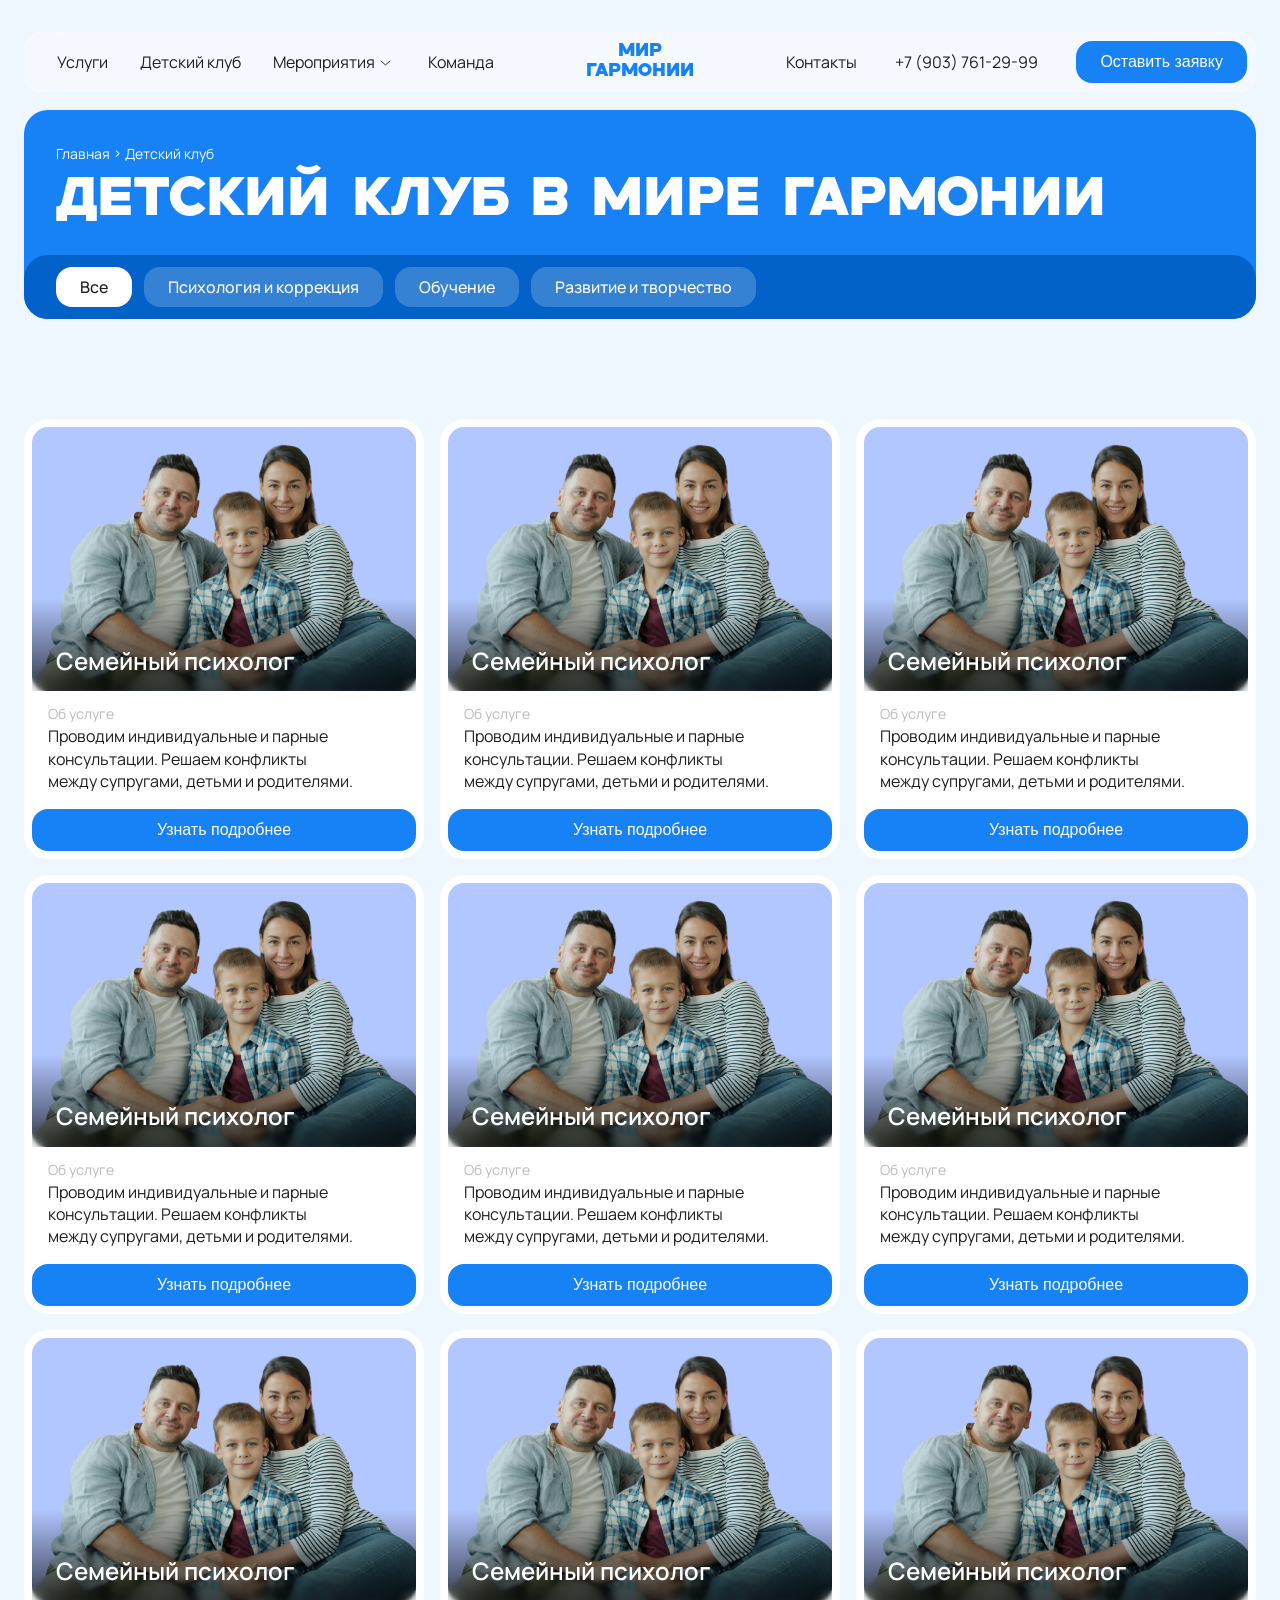
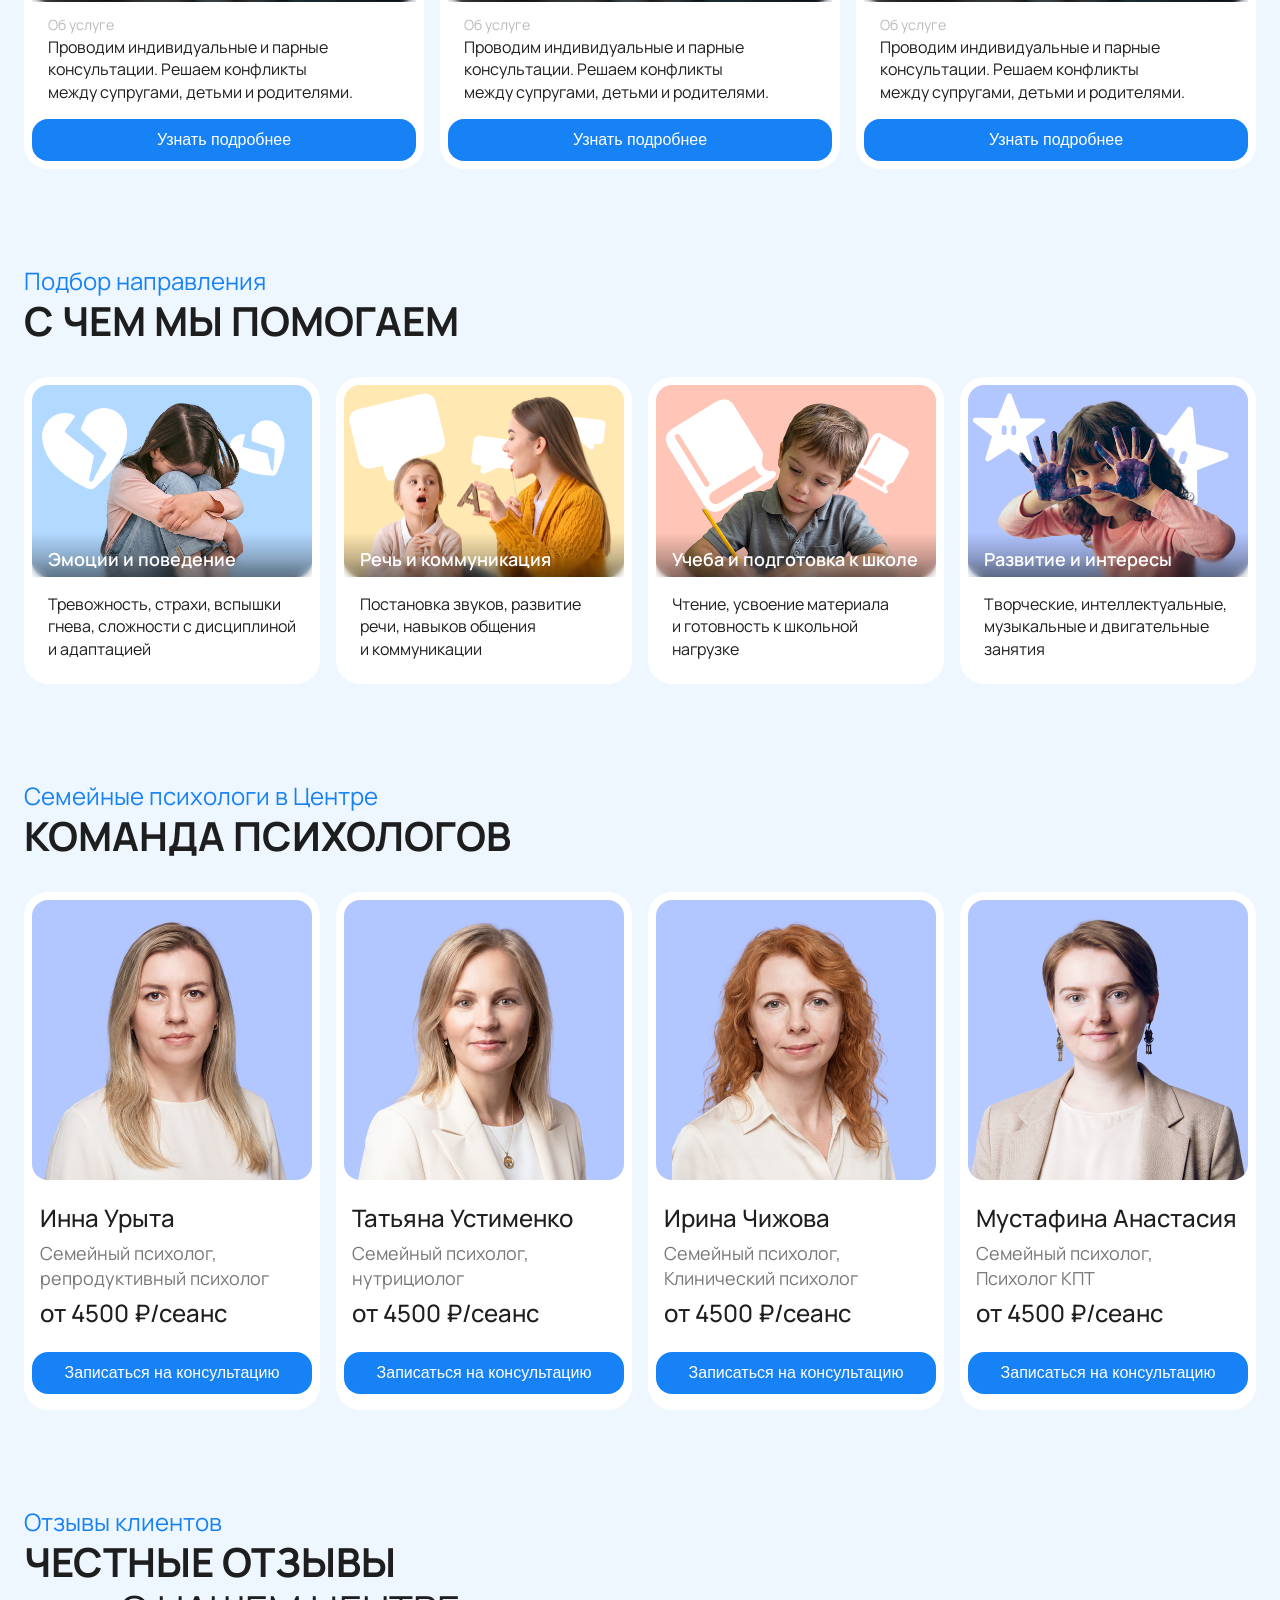
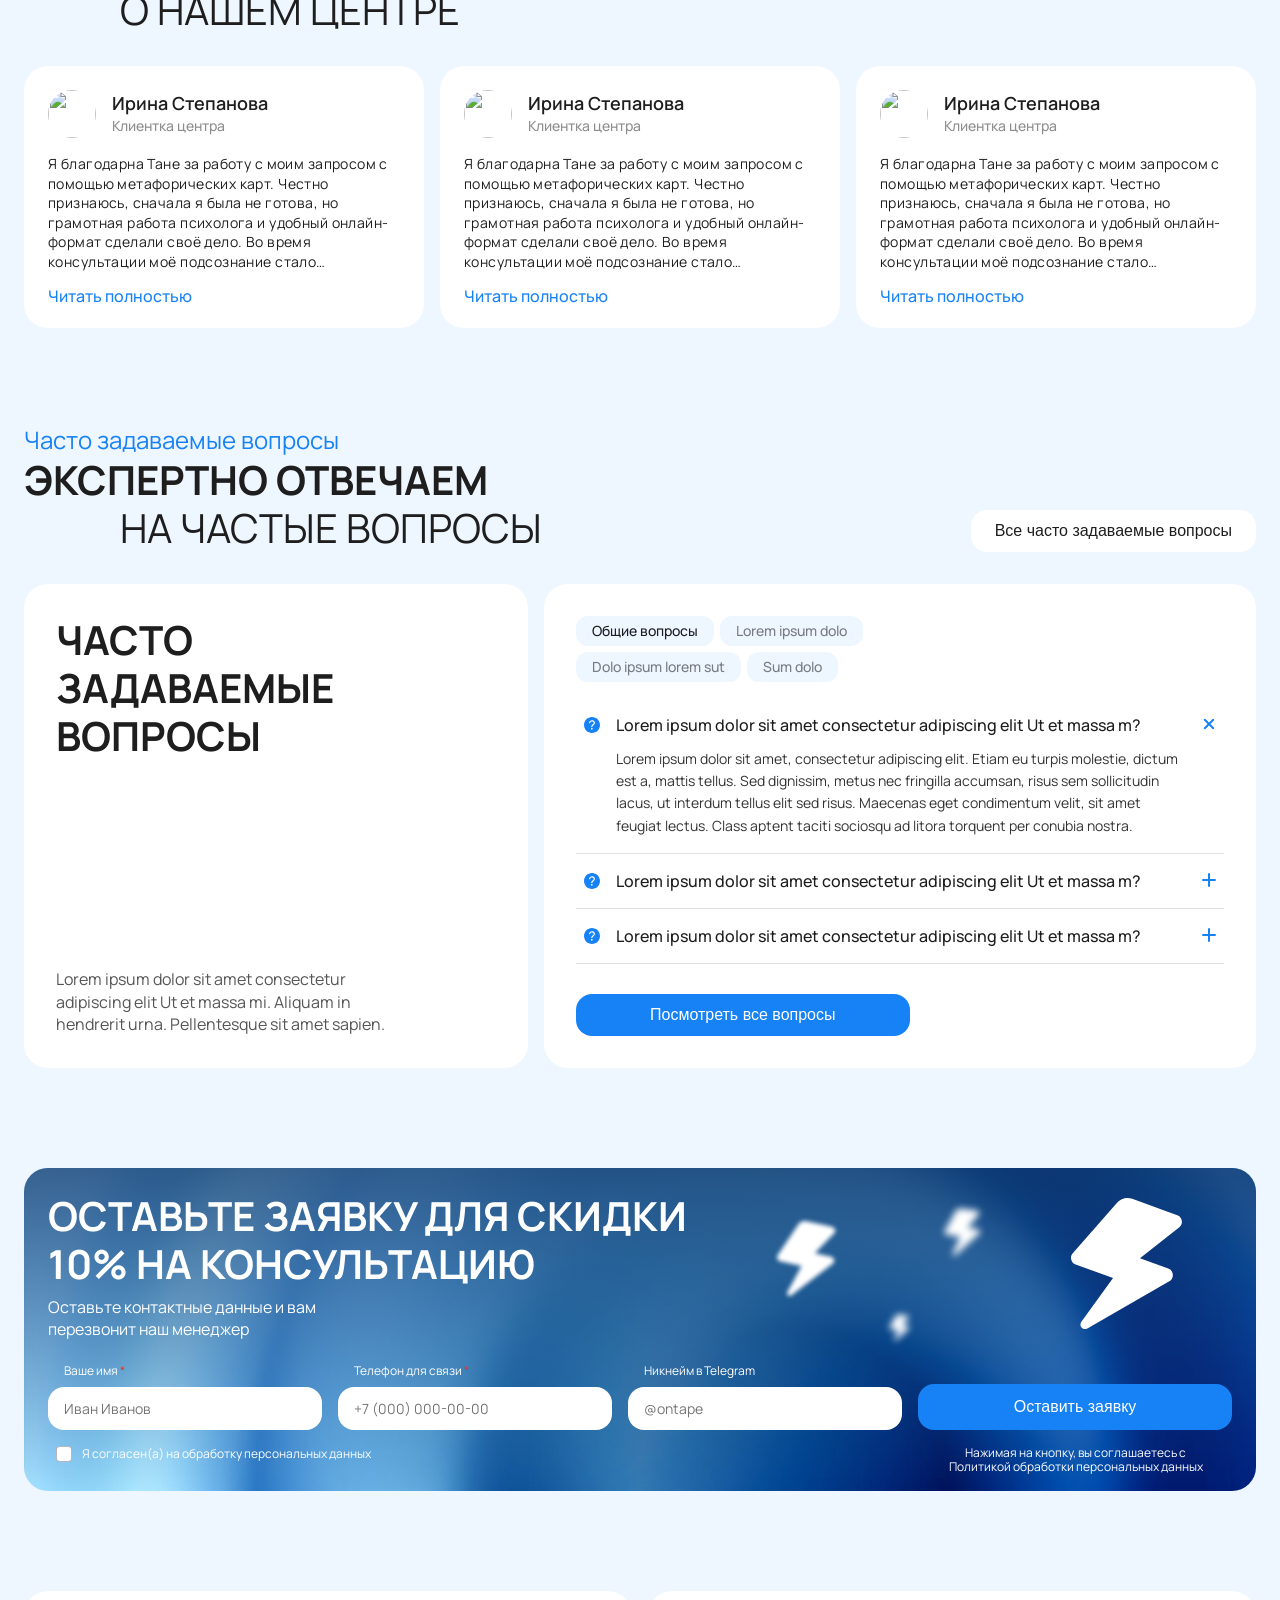
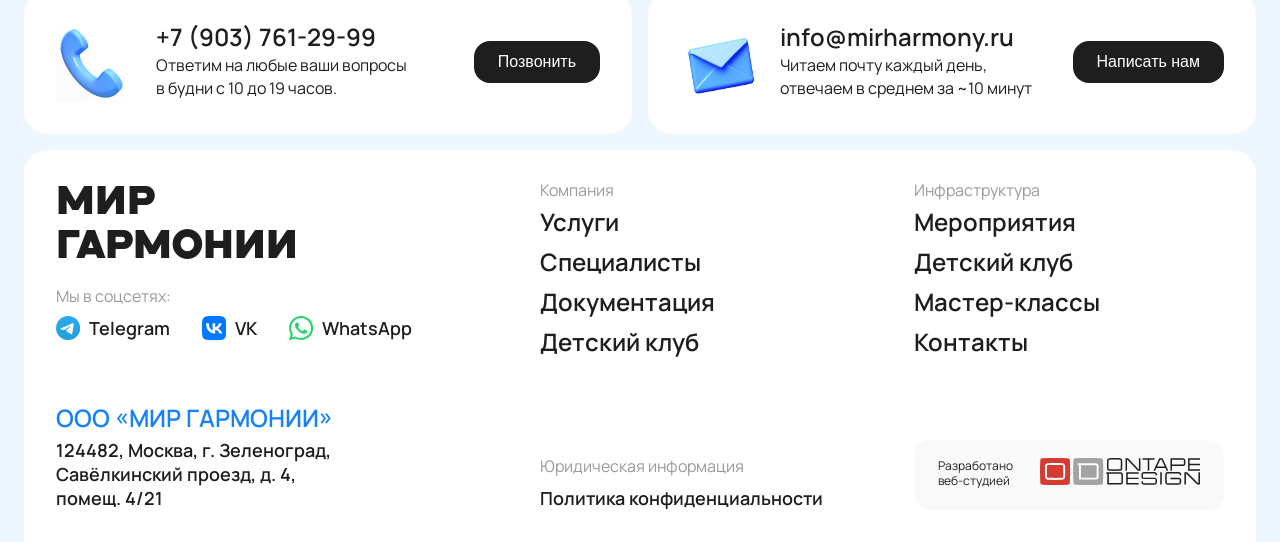
==== commit d06cf7e1: "mir harmony" ====
--- a/child_club.html
+++ b/child_club.html
@@ -46,8 +46,18 @@
                             <li class="nav__item">
                                 <a class="nav__link" href="child_club.html">Детский клуб</a>
                             </li>
-                            <li class="nav__item">
+                            <li class="nav__item nav__item--dropdown flex_row">
                                 <a class="nav__link" href="events.html">Мероприятия</a>
+                                <svg xmlns="http://www.w3.org/2000/svg" width="21" height="22" viewBox="0 0 21 22"
+                                    fill="none">
+                                    <path
+                                        d="M6 10L10.1678 13.7047C10.3573 13.8731 10.6427 13.8731 10.8322 13.7047L15 10"
+                                        stroke="#2C2C2C" stroke-linecap="round" />
+                                </svg>
+                                <ul class="nav__dropdown">
+                                    <li><a href="events.html">Аромапсихолог</a></li>
+                                    <li><a href="events.html">Квантовый психолог</a></li>
+                                </ul>
                             </li>
                             <li class="nav__item">
                                 <a class="nav__link" href="team.html">Команда</a>
@@ -606,6 +616,28 @@
                     <button class="read_more_btn text-body fw-medium" type="button">Читать полностью</button>
 
                 </div>
+                <div class="popup_background" id="commentPopup">
+                    <div class="popup_comment card flex_column pad_24 gap_16">
+                        <button type="button" class="popup_close" aria-label="Закрыть">
+                            <svg xmlns="http://www.w3.org/2000/svg" width="14" height="14" viewBox="0 0 14 14"
+                                fill="none">
+                                <path d="M13 13L1 1M13 1L1 13" stroke="RGBA(72, 160, 255, 1)" stroke-width="2"
+                                    stroke-linecap="round" stroke-linejoin="round" />
+                            </svg>
+                        </button>
+                        <div class="general_info_user flex_row gap_16">
+                            <div class="image_user">
+                                <img class="popup_comment_avatar" src="" alt="">
+                            </div>
+                            <div class="minimum_info_user flex_column gap_4">
+                                <h4 class="text-h4 fw-semibold popup_comment_name"></h4>
+                                <p class="text-micro fw-medium popup_comment_role"></p>
+                            </div>
+                        </div>
+                        <div class="popup_comment_text text-micro fw-reg"></div>
+                    </div>
+                </div>
+
             </div>
         </div>
 
@@ -943,7 +975,7 @@
                         <div class="social_media_section flex_column gap_12">
                             <p class="title text-body fw-reg">Мы в соцсетях:</p>
                             <div class="social_media_blocks flex_row gap_32">
-                                <div class="social_media_block flex_row gap_8">
+                                <a href="#" target="_blank" class="social_media_block flex_row gap_8">
                                     <svg xmlns="http://www.w3.org/2000/svg" width="25" height="25" viewBox="0 0 25 25"
                                         fill="none">
                                         <g clip-path="url(#clip0_229_15040)">
@@ -966,8 +998,8 @@
                                         </defs>
                                     </svg>
                                     <p class="fw-semibold">Telegram</p>
-                                </div>
-                                <div class="social_media_block flex_row gap_8">
+                                </a>
+                                <a href="#" target="_blank" class="social_media_block flex_row gap_8">
                                     <svg xmlns="http://www.w3.org/2000/svg" width="25" height="25" viewBox="0 0 25 25"
                                         fill="none">
                                         <g clip-path="url(#clip0_229_15045)">
@@ -985,8 +1017,8 @@
                                         </defs>
                                     </svg>
                                     <p class="fw-semibold">VK</p>
-                                </div>
-                                <div class="social_media_block flex_row gap_8">
+                                </a>
+                                <a href="#" target="_blank" class="social_media_block flex_row gap_8">
                                     <svg xmlns="http://www.w3.org/2000/svg" width="25" height="25" viewBox="0 0 25 25"
                                         fill="none">
                                         <path
@@ -994,7 +1026,7 @@
                                             fill="#25D366" />
                                     </svg>
                                     <p class="fw-semibold">WhatsApp</p>
-                                </div>
+                                </a>
                             </div>
                         </div>
                     </div>
@@ -1012,10 +1044,11 @@
                                 Компания
                             </p>
                             <ul class="flex_column gap_16">
-                                <li class="text-h3 fw-semibold"><a href="services.html">Услуги</a></li>
-                                <li class="text-h3 fw-semibold"><a href="team.html">Специалисты</a></li>
-                                <li class="text-h3 fw-semibold"><a href="#">Документация</a></li>
-                                <li class="text-h3 fw-semibold"><a href="child_club.html">Детский клуб</a></li>
+                                <li class="footer_link text-h3 fw-semibold"><a href="services.html">Услуги</a></li>
+                                <li class="footer_link text-h3 fw-semibold"><a href="team.html">Специалисты</a></li>
+                                <li class="footer_link text-h3 fw-semibold"><a href="#">Документация</a></li>
+                                <li class="footer_link text-h3 fw-semibold"><a href="child_club.html">Детский клуб</a>
+                                </li>
                             </ul>
                         </div>
                         <div class="footer__menu_block flex_column gap_12">
@@ -1024,7 +1057,8 @@
                                 Юридическая информация
                             </p>
                             <ul>
-                                <li class="policy_link fw-semibold"><a href="#">Политика конфиденциальности</a>
+                                <li class="footer_link policy_link fw-semibold"><a href="#">Политика
+                                        конфиденциальности</a>
                                 </li>
                             </ul>
                         </div>
@@ -1035,16 +1069,19 @@
                                 Инфраструктура
                             </p>
                             <ul class="flex_column gap_16">
-                                <li class="text-h3 fw-semibold"><a href="events.html">Мероприятия</a></li>
-                                <li class="text-h3 fw-semibold"><a href="child_club.html">Детский клуб</a></li>
-                                <li class="text-h3 fw-semibold"><a href="master_classes.html">Мастер-классы</a></li>
-                                <li class="text-h3 fw-semibold"><a href="contacts.html">Контакты</a></li>
+                                <li class="footer_link text-h3 fw-semibold"><a href="events.html">Мероприятия</a></li>
+                                <li class="footer_link text-h3 fw-semibold"><a href="child_club.html">Детский клуб</a>
+                                </li>
+                                <li class="footer_link text-h3 fw-semibold"><a
+                                        href="master_classes.html">Мастер-классы</a></li>
+                                <li class="footer_link text-h3 fw-semibold"><a href="contacts.html">Контакты</a></li>
                             </ul>
                         </div>
-                        <div class="footer-copy__right">
+                        <a target="_blank" href="https://ontape-design.ru" class="footer-copy__right">
                             <p class="text-micro-super fw-reg">Разработано веб-студией</p>
-                            <a target="_blank" href="https://ontape-design.ru"><svg xmlns="http://www.w3.org/2000/svg"
-                                    width="160" height="27" viewBox="0 0 160 27" fill="none">
+                            <div class="copy__right">
+                                <svg xmlns="http://www.w3.org/2000/svg" width="160" height="27" viewBox="0 0 160 27"
+                                    fill="none">
                                     <path
                                         d="M74.6479 0.0839844C76.4691 0.0839844 78.2902 0.120208 80.1114 0.210769C81.2449 0.265105 82.1555 1.1526 82.2112 2.25743C82.3599 5.08292 82.3599 7.89029 82.2112 10.7158C82.1555 11.8206 81.2449 12.7081 80.1114 12.7624C78.2902 12.8349 76.4691 12.8892 74.6479 12.8892C72.8268 12.8892 71.0057 12.853 69.1845 12.7624C68.051 12.7081 67.1404 11.8206 67.0846 10.7158C66.936 7.89029 66.936 5.08292 67.0846 2.25743C67.1404 1.1526 68.051 0.265105 69.1845 0.210769C71.0057 0.120208 72.8268 0.0839844 74.6479 0.0839844ZM69.2403 1.65973C69.0544 1.65973 68.8872 1.73218 68.7757 1.85897C68.6456 1.98575 68.5713 2.14876 68.5713 2.31177C68.4226 5.0648 68.4226 7.87217 68.5713 10.6252C68.5713 10.8063 68.6642 10.9693 68.7757 11.078C68.9058 11.2048 69.073 11.2772 69.2403 11.2772C71.0243 11.3497 72.8454 11.404 74.6294 11.404C76.4133 11.404 78.2345 11.3678 80.0184 11.2772C80.2043 11.2772 80.3715 11.2048 80.483 11.078C80.6131 10.9512 80.6874 10.7882 80.6874 10.6252C80.8361 7.87217 80.8361 5.0648 80.6874 2.31177C80.6874 2.13065 80.6131 1.96764 80.483 1.85897C80.3529 1.73218 80.1857 1.65973 80.0184 1.65973C78.2345 1.58729 76.4133 1.53295 74.6294 1.53295C72.8454 1.53295 71.0428 1.56917 69.2403 1.65973Z"
                                         fill="#1E1E1E" />
@@ -1091,8 +1128,9 @@
                                     <path
                                         d="M38.9689 7.20504H37.7424V5.28516H55.8795C57.3847 5.3576 58.574 6.51678 58.6484 7.98385V18.9054C58.574 20.3725 57.3661 21.5317 55.8795 21.6041H38.9689V7.20504ZM56.6786 18.7968V8.07441C56.66 7.83896 56.5671 7.62161 56.3998 7.4586C56.2326 7.2956 56.0096 7.20504 55.768 7.18692H40.9201V19.6661H55.768C56.0096 19.648 56.2326 19.5575 56.3998 19.3945C56.5856 19.2496 56.6786 19.0322 56.6786 18.7968Z"
                                         fill="#FFFEFA" />
-                                </svg></a>
-                        </div>
+                                </svg>
+                            </div>
+                        </a>
                     </div>
                 </div>
             </div>
@@ -1108,8 +1146,8 @@
             </p>
             <button type="button" class="popup_close" aria-label="Закрыть">
                 <svg xmlns="http://www.w3.org/2000/svg" width="14" height="14" viewBox="0 0 14 14" fill="none">
-                    <path d="M13 13L1 1M13 1L1 13" stroke="#1782F6" stroke-width="2" stroke-linecap="round"
-                        stroke-linejoin="round" />
+                    <path d="M13 13L1 1M13 1L1 13" stroke="RGBA(72, 160, 255, 1)" stroke-width="2"
+                        stroke-linecap="round" stroke-linejoin="round" />
                 </svg>
             </button>
         </div>
@@ -1154,8 +1192,8 @@
             <h3 class="text-h3 fw-medium">Выберите формат и время сессии с психологом</h3>
             <button type="button" class="popup_close" aria-label="Закрыть">
                 <svg xmlns="http://www.w3.org/2000/svg" width="14" height="14" viewBox="0 0 14 14" fill="none">
-                    <path d="M13 13L1 1M13 1L1 13" stroke="#1782F6" stroke-width="2" stroke-linecap="round"
-                        stroke-linejoin="round" />
+                    <path d="M13 13L1 1M13 1L1 13" stroke="RGBA(72, 160, 255, 1)" stroke-width="2"
+                        stroke-linecap="round" stroke-linejoin="round" />
                 </svg>
             </button>
         </div>
@@ -1301,7 +1339,10 @@
 
             </div>
 
-            <button type="submit" class="button_default submit_btn" id="sessionSubmitBtn">Записаться</button>
+            <div class="session_form_footer">
+                <button type="submit" class="button_default submit_btn" id="sessionSubmitBtn"
+                    disabled>Записаться</button>
+            </div>
         </form>
         <!-- Мини-календарь: один переиспользуемый компонент на весь попап -->
         <div class="mini_calendar card" id="miniCalendar" hidden>
@@ -1339,4 +1380,5 @@
     </div>
 </div>
 
+
 </html>
--- a/assets/css/style.css
+++ b/assets/css/style.css
@@ -54,7 +54,9 @@
     --text-light: #ffffff;
     --muted: rgba(14, 20, 34, 0.65);
     --accent: rgba(23, 130, 246, 1);
-    --accent-hover: rgba(23, 130, 246, 0.9);
+    --accent-hover: rgb(6, 122, 245);
+    --light-hover: rgba(255, 255, 255, 0.9);
+    --dark-hover: rgba(30, 30, 30, 0.9);
 
     --white: #F5F5F5;
     --dark: #0b1020;
@@ -295,6 +297,11 @@
     color: var(--accent);
 }
 
+.button_light:hover {
+    background: var(--light-hover);
+    color: var(--accent);
+}
+
 .button_dark {
     border-radius: 16px;
     padding: 12px 24px;
@@ -303,6 +310,11 @@
     color: var(--bg--card);
 }
 
+.button_dark:hover {
+    background: var(--dark-hover);
+    color: var(--bg--card);
+}
+
 .button_light.black_text {
     border-radius: 16px;
     padding: 12px 24px;
@@ -369,7 +381,7 @@
     top: 32px;
     left: 0;
     right: 0;
-    z-index: 999999;
+    z-index: 99999;
 }
 
 .header__inner {
@@ -393,6 +405,18 @@
     align-items: center;
 }
 
+.nav__item a {
+    color: var(--text);
+}
+
+.nav__item a:hover {
+    color: var(--accent);
+}
+
+.header__phone:hover {
+    color: var(--accent);
+}
+
 .nav__list {
     align-items: center;
 }
@@ -408,6 +432,58 @@
     display: flex;
     gap: 38px;
     align-items: center;
+}
+
+.nav__item--dropdown {
+    position: relative;
+    cursor: pointer;
+}
+
+.nav__item--dropdown svg {
+    transition: transform 0.2s ease;
+}
+
+.nav__item--dropdown:hover svg,
+.nav__item--dropdown:focus-within svg {
+    transform: rotate(180deg);
+}
+
+.nav__dropdown {
+    position: absolute;
+    top: calc(100% + 12px);
+    left: 0;
+    min-width: 220px;
+    padding: 8px;
+    margin: 0;
+    list-style: none;
+    background: rgba(255, 255, 255, 0.96);
+    border-radius: var(--space-16);
+    opacity: 0;
+    visibility: hidden;
+    transform: translateY(8px);
+    transition: opacity 0.2s ease, transform 0.2s ease, visibility 0.2s ease;
+    z-index: 10;
+}
+
+.nav__item--dropdown:hover .nav__dropdown,
+.nav__item--dropdown:focus-within .nav__dropdown {
+    opacity: 1;
+    visibility: visible;
+    transform: translateY(0);
+}
+
+.nav__dropdown a {
+    display: block;
+    padding: 8px 12px;
+    border-radius: 8px;
+    color: var(--text);
+    text-decoration: none;
+    white-space: nowrap;
+    transition: background 0.15s ease;
+}
+
+.nav__dropdown a:hover {
+    background: rgba(238, 246, 255, 1);
 }
 
 .burger-btn {
@@ -534,6 +610,7 @@
 
 .text_block--right_position {
     padding: 32px 8px 8px;
+    justify-content: space-between;
 }
 
 .text_block--right_position .text_block--top_section {
@@ -940,6 +1017,10 @@
     background: rgba(246, 127, 23, 1);
 }
 
+.text_block--v4_content .button_action:hover {
+    background: rgb(245, 122, 15);
+}
+
 /* text_block--v5_card */
 .text_block--v5_card {
     gap: 48px;
@@ -957,7 +1038,7 @@
 }
 
 .text_block--v5_image .outside_image {
-    top: -111px !important;
+    top: -114px !important;
     left: 127px;
     max-height: 380px;
 }
@@ -967,7 +1048,7 @@
 }
 
 .text_block--v5_content .text-body {
-    line-height: 144%;
+    line-height: 140%;
 }
 
 .text_block--v5_image .bullet-glass {
@@ -983,6 +1064,7 @@
 .text_block--v5_image .bullet_1 {
     top: 8px;
     left: 8px;
+    padding: var(--space-16);
 }
 
 .text_block--v5_image .bullet_2 {
@@ -1075,11 +1157,15 @@
     line-height: 1;
     display: inline-flex;
     align-items: center;
-    gap: var(--space-8);
+    gap: var(--space-4);
+    font-weight: 500;
+    font-size: 16px;
 }
 
 .gallery .swiper-pagination-current,
 .gallery .swiper-pagination-total {
+    font-size: 16px;
+    font-weight: 500;
     color: #fff;
 }
 
@@ -1153,12 +1239,14 @@
 }
 
 .text_block__v6--form .form_section__fields--bottom {
+    align-items: start;
     justify-content: space-between;
     padding-right: 24px;
+    padding-left: 8px;
 }
 
 .text_block--v6_section__content .form_label {
-    padding-left: var(--space-8);
+    padding-left: var(--space-16);
 }
 
 .form_group {
@@ -1198,6 +1286,7 @@
 
 .form_checkbox {
     gap: 10px;
+    align-items: center;
 }
 
 .label_policy {
@@ -1304,6 +1393,20 @@
     display: inline-block;
 }
 
+.popup_comment {
+    padding: 30px 24px;
+    max-width: 457px;
+    margin: 0 auto;
+}
+
+.popup_comment_text p+p {
+    margin-top: 12px;
+}
+
+.popup_comment_text {
+    line-height: 140%;
+}
+
 /* video */
 .video_frame {
     position: relative;
@@ -1481,7 +1584,9 @@
 .footer__logo {
     font-size: 40px;
 }
-
+.footer__logo:hover{
+    color: var(--accent);
+}
 .footer__container .title {
     color: rgba(154, 154, 154, 1);
 }
@@ -1502,6 +1607,24 @@
     font-size: 18px;
 }
 
+.social_media_block .fw-semibold:hover,
+.footer__menu_block .policy_link:hover {
+    font-size: 18px;
+    color: var(--accent);
+}
+
+.footer_link:hover {
+    color: var(--accent);
+}
+
+.social_media_block p {
+    transition: color 0.2s ease;
+}
+
+.social_media_block:hover p {
+    color: var(--accent);
+}
+
 .footer__contacts .text-h3 {
     color: var(--accent);
 }
@@ -1514,13 +1637,13 @@
     background: rgba(249, 249, 249, 1);
     border-radius: var(--space-16);
     display: flex;
-    align-items: center;
     gap: 24px;
     padding: 18px 24px 20px 24px;
 }
 
 .footer-copy__right .text-micro-super {
     line-height: 130%;
+    max-width: 120px;
 }
 
 /* contacts */
@@ -2025,7 +2148,7 @@
 }
 
 .text_block--v11_content {
-    padding: var(--space-8);
+    padding: 0 var(--space-8);
     flex: 1;
 }
 
@@ -2725,9 +2848,11 @@
     width: 100%;
     border-radius: var(--space-24);
     background: #fff;
-    max-height: 90vh;
+    max-height: 540px;
     overflow-y: auto;
     position: relative;
+    scrollbar-width: thin;
+    scrollbar-color: rgba(127, 183, 243, 1) rgba(242, 248, 255, 1);
 }
 
 .feedback_top_section,
@@ -2887,6 +3012,43 @@
     border-radius: var(--space-16);
     color: rgba(0, 0, 0, 0.4);
     width: 100% !important;
+}
+
+.form_session {
+    position: relative;
+    z-index: 8;
+}
+
+.session_form_footer {
+    position: sticky;
+    bottom: -24px;
+    left: 0;
+    right: 0;
+    margin: 0 -24px -24px;
+    padding: 0 24px 24px;
+    background: #fff;
+    z-index: 10;
+}
+
+.session_form_footer::before {
+    content: '';
+    position: absolute;
+    left: 0;
+    right: 0;
+    bottom: 100%;
+    height: 100px;
+    background: linear-gradient(to bottom, rgba(255, 255, 255, 0) 0%, rgba(255, 255, 255, 0.75) 80%, #fff 100%);
+    opacity: 0;
+    transition: opacity 0.2s ease;
+    pointer-events: none;
+}
+
+.session_form_footer.has-more-content::before {
+    opacity: 1;
+}
+
+.session_form_footer .submit_btn {
+    width: 100%;
 }
 
 .submit_btn:hover {
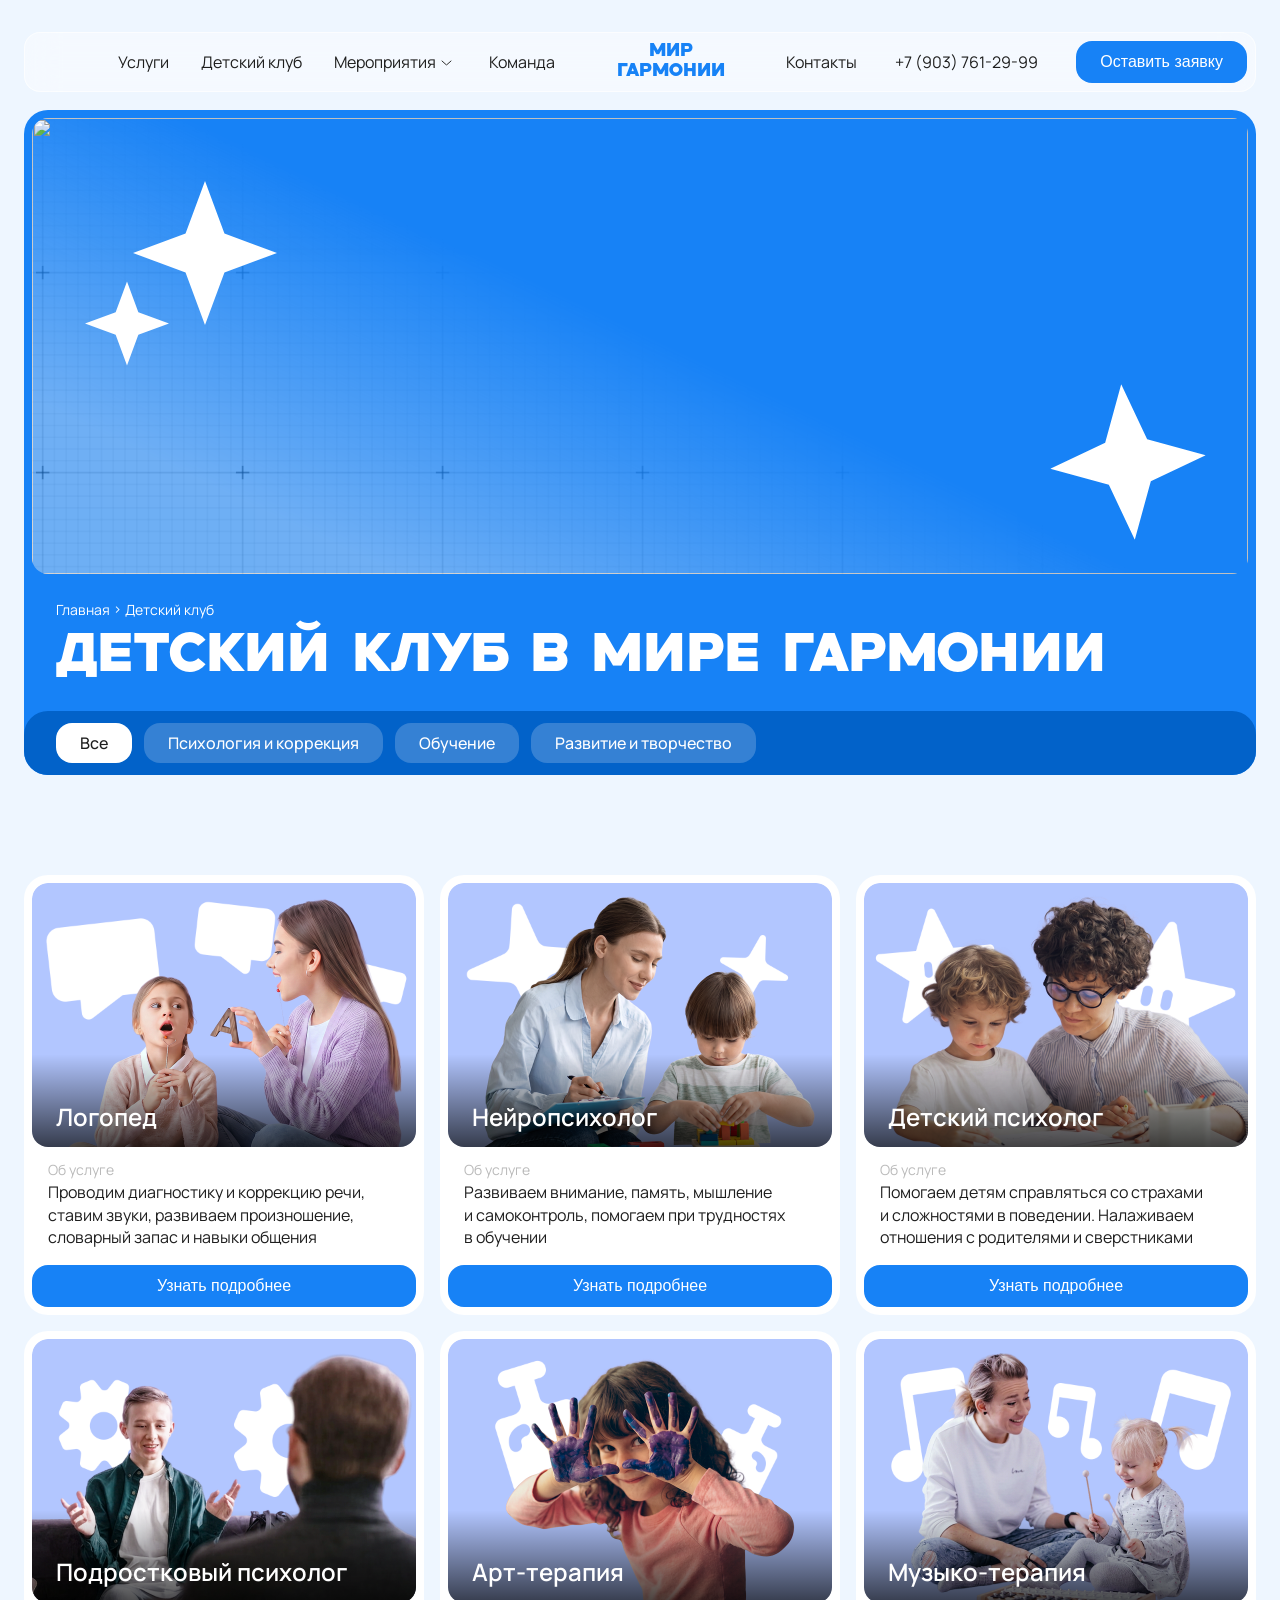
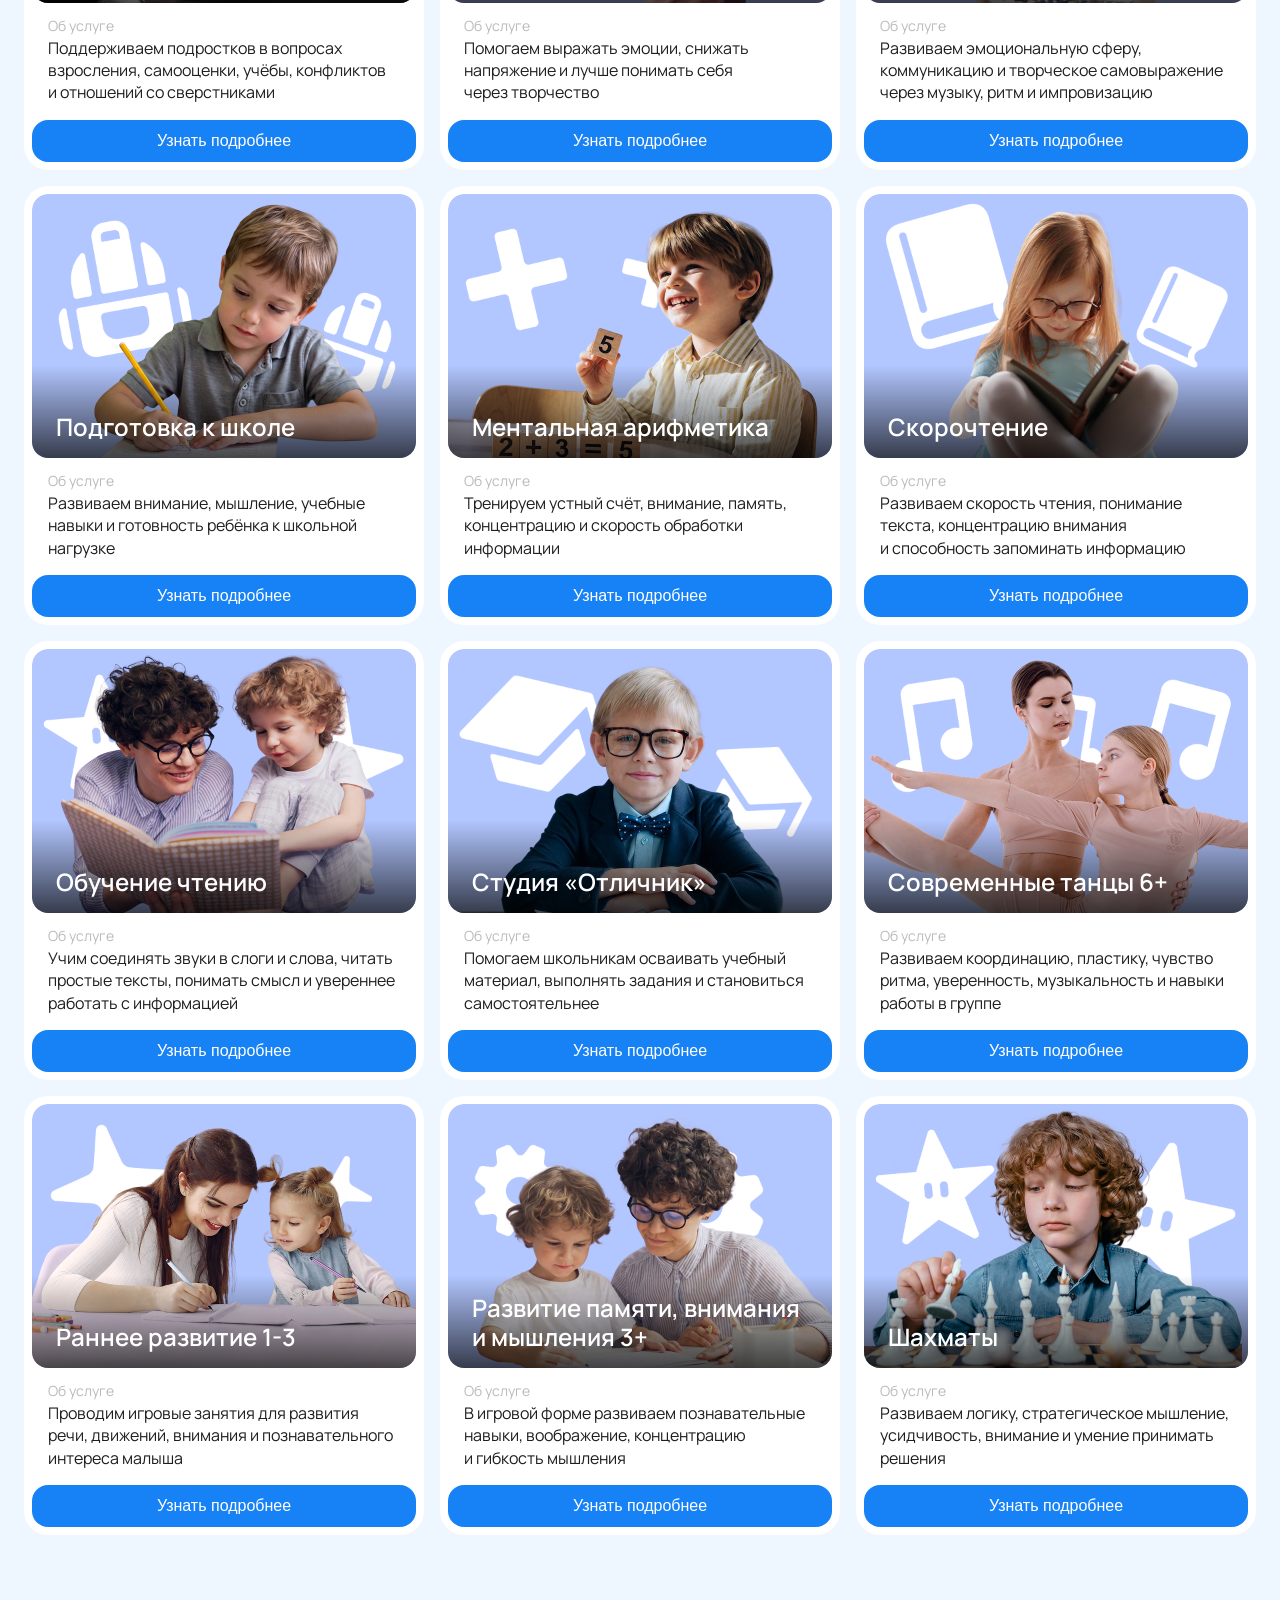
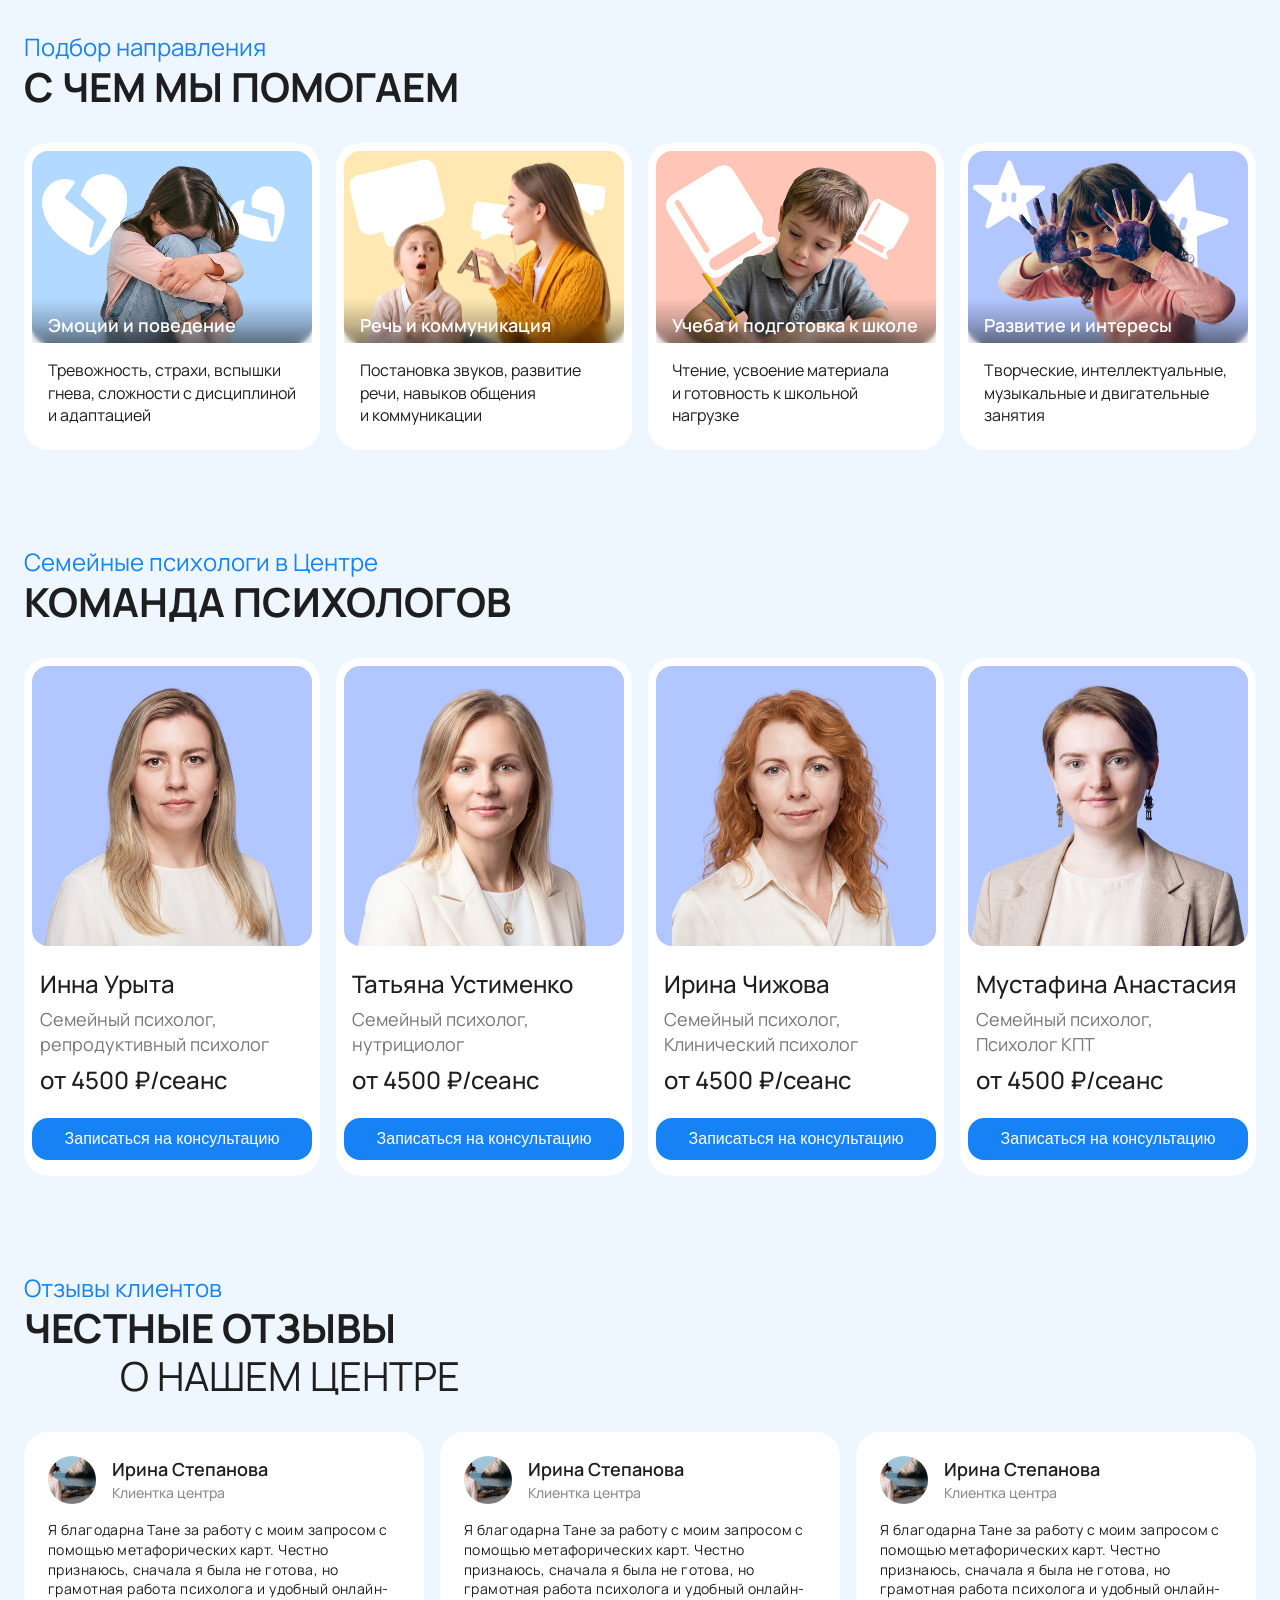
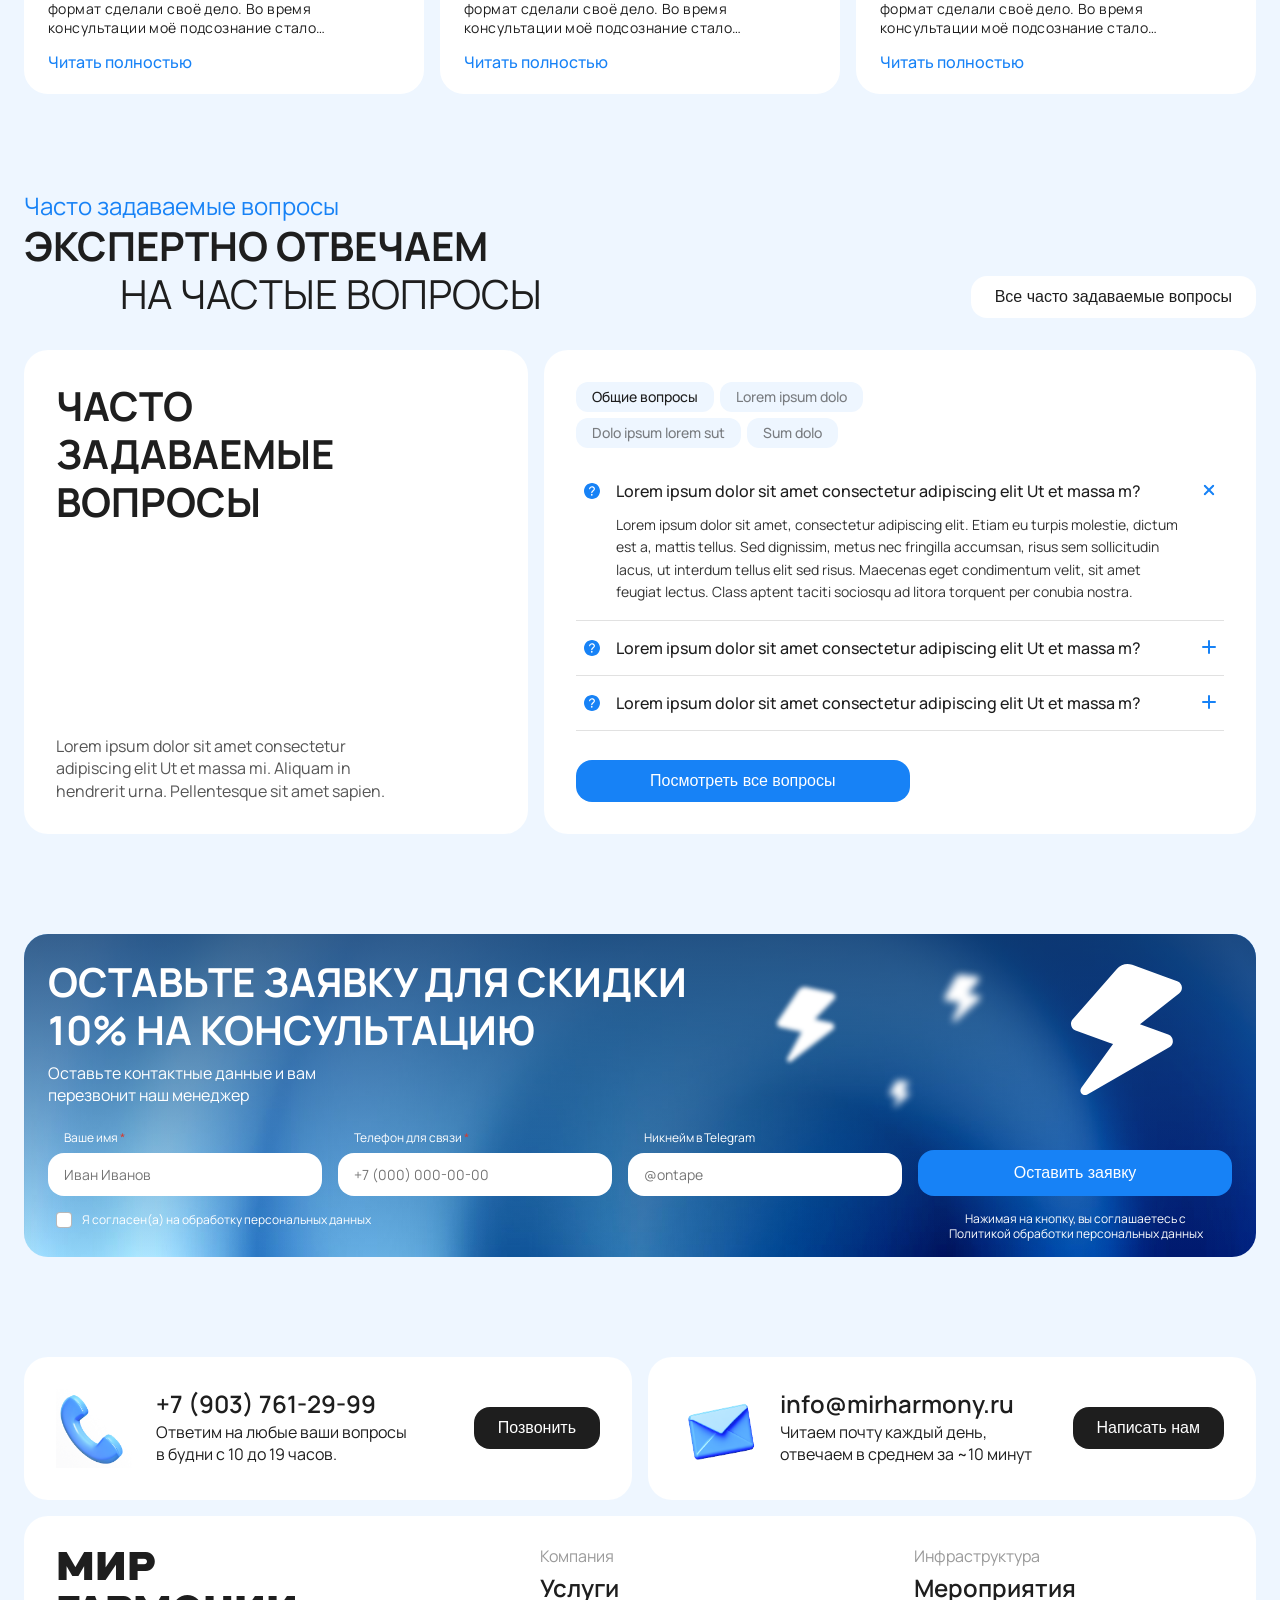
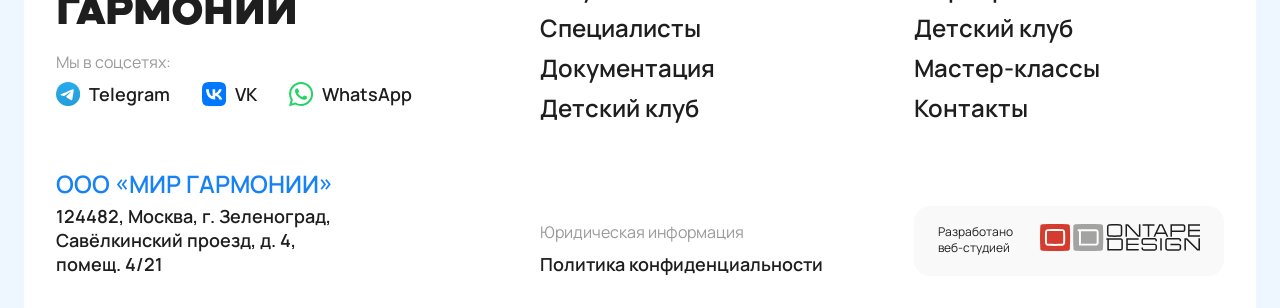
==== commit 8452e8f1: "mir harmony" ====
--- a/child_club.html
+++ b/child_club.html
@@ -15,30 +15,26 @@
 <body
     class="home wp-singular page-template page-template-template-parts page-template-pages page-template-main-page-template page-template-template-partspagesmain-page-template-php page container ">
     <div id="page" class="site">
-        <!-- <div class="modal-cookie" id="modal-cookie">
-            <div class="modal-content_cookie container">
-                <div class="close_cookie">
-
-                    <svg width="14" height="14" viewBox="0 0 14 14" fill="none" xmlns="http://www.w3.org/2000/svg">
-                        <path d="M13 13L1 1M13 1L1 13" stroke="white" stroke-width="2" stroke-linecap="round"
-                            stroke-linejoin="round" class="icon-bg" />
-                    </svg>
-
-                </div>
-                <h3>Файлы Cookie</h3>
-                <div class="flex_row">
-                    <p>Наш сайт использует куки. Продолжая им пользоваться, вы соглашаетесь на обработку
-                        персональных
-                        данных
-                        в соответствии с <a href="policy.html">политикой конфиденциальности.</a></p>
-                    <a href="" class="btn_cookie">Согласен(а)</a>
-                </div>
-            </div>
-        </div> -->
         <header class="header">
             <div class="container">
                 <div class="header__inner">
                     <div class="header__top">
+                        <a href="tel:+79037612999">
+                            <svg xmlns="http://www.w3.org/2000/svg" width="70" height="46" viewBox="0 0 70 46" fill="none"
+                            class="mob_version">
+                            <rect width="70" height="46" rx="16" fill="#1782F6" />
+                            <g clip-path="url(#clip0_553_15879)">
+                                <path
+                                    d="M30.8591 19.7708C31.6073 21.3291 32.6272 22.7895 33.9188 24.0812C35.2105 25.3729 36.671 26.3928 38.2293 27.1409C38.3633 27.2052 38.4303 27.2375 38.5151 27.2622C38.8165 27.35 39.1865 27.2869 39.4417 27.1042C39.5136 27.0527 39.575 26.9913 39.6979 26.8684C40.0737 26.4925 40.2616 26.3046 40.4506 26.1819C41.1631 25.7186 42.0818 25.7186 42.7944 26.1819C42.9834 26.3046 43.1713 26.4925 43.5471 26.8684L43.7565 27.0778C44.3278 27.6492 44.6134 27.9348 44.7685 28.2416C45.0772 28.8516 45.0772 29.5722 44.7685 30.1823C44.6134 30.489 44.3278 30.7747 43.7565 31.346L43.5871 31.5154C43.0178 32.0848 42.7331 32.3694 42.346 32.5868C41.9166 32.828 41.2496 33.0015 40.757 33C40.3132 32.9987 40.0097 32.9126 39.403 32.7404C36.1422 31.8149 33.0653 30.0687 30.4984 27.5017C27.9314 24.9347 26.1852 21.8578 25.2597 18.597C25.0874 17.9903 25.0013 17.6869 25 17.243C24.9985 16.7504 25.172 16.0834 25.4132 15.654C25.6306 15.267 25.9153 14.9823 26.4846 14.413L26.6541 14.2435C27.2253 13.6722 27.511 13.3866 27.8178 13.2314C28.4279 12.9229 29.1484 12.9229 29.7585 13.2314C30.0652 13.3866 30.3509 13.6722 30.9222 14.2435L31.1316 14.453C31.5074 14.8288 31.6954 15.0167 31.8182 15.2057C32.2815 15.9182 32.2815 16.8369 31.8182 17.5495C31.6954 17.7384 31.5074 17.9263 31.1316 18.3021C31.0088 18.425 30.9473 18.4864 30.8959 18.5583C30.7131 18.8135 30.65 19.1836 30.7379 19.4849C30.7626 19.5697 30.7948 19.6367 30.8591 19.7708Z"
+                                    stroke="white" stroke-width="1.6" stroke-linecap="round" stroke-linejoin="round" />
+                            </g>
+                            <defs>
+                                <clipPath id="clip0_553_15879">
+                                    <rect width="22" height="22" fill="white" transform="translate(24 12)" />
+                                </clipPath>
+                            </defs>
+                        </svg>
+                        </a>
                         <ul class="nav__list flex_row gap_32">
                             <li class="nav__item">
                                 <a class="nav__link" href="services.html">Услуги</a>
@@ -55,8 +51,8 @@
                                         stroke="#2C2C2C" stroke-linecap="round" />
                                 </svg>
                                 <ul class="nav__dropdown">
-                                    <li><a href="events.html">Аромапсихолог</a></li>
-                                    <li><a href="events.html">Квантовый психолог</a></li>
+                                    <li><a href="events.html">Все мероприятия</a></li>
+                                    <li><a href="master_classes.html">Мастер-классы</a></li>
                                 </ul>
                             </li>
                             <li class="nav__item">
@@ -83,31 +79,34 @@
                     </div>
 
                     <div class="mobile-menu" id="mobileMenu">
-                        <div class="header__right">
-                            <a href="tel:+79998500149" class="header__phone">+7 (999) 850-01-49</a>
-                        </div>
-                        <ul class="nav__list">
+
+                        <ul class="nav__list flex_column">
                             <li class="nav__link">
-                                <a class="nav__link" href="services.html">Услуги</a>
+                                <a class="" href="services.html">Услуги</a>
                             </li>
                             <li class="nav__link">
-                                <a class="nav__link" href="child_club.html">Детский клуб</a>
+                                <a class="" href="child_club.html">Детский клуб</a>
                             </li>
                             <li class="nav__link">
-                                <a class="nav__link" href="events.html">Мероприятия</a>
+                                <a class="" href="events.html">Мероприятия</a>
                             </li>
                             <li class="nav__link">
-                                <a class="nav__link" href="team.html">Команда</a>
+                                <a class="" href="master_classes.html">Мастер-классы</a>
                             </li>
                             <li class="nav__link">
-                                <a class="nav__link" href="contacts.html">Контакты</a>
+                                <a class="" href="team.html">Команда</a>
+                            </li>
+                            <li class="nav__link">
+                                <a class="" href="contacts.html">Контакты</a>
                             </li>
                         </ul>
+                        <button class="button_default" id="openFeedbackPopup">Оставить заявку</button>
+
                     </div>
                 </div>
             </div>
         </header>
-        <div class="hero-screen flex_column gap_24">
+        <div class="hero-screen child_club flex_column gap_24">
             <div class="hero_section flex_column gap_24">
                 <div class="hero_image">
                     <img src="assets/images/services/grid.svg" alt="" class="grid">
@@ -156,166 +155,229 @@
                 <div class="filter_card text-body fw-medium" data-filter="creativity">Развитие и творчество</div>
             </div>
         </div>
-        <div class="text_block--v9_section grid-3 gap_16 top_pad" data-filter-target="child-club-services">
+        <div class="text_block--v9_section child_club grid-3 gap_16 top_pad" data-filter-target="child-club-services">
             <div class="text_block--v9_card card flex_column pad_8" data-category="psychology">
                 <div class="text_block--v9_card_title">
                     <div class="text_block--v9_card--image">
-                        <img src="assets/images/services/card_image.png" alt="">
-                        <div class="progressive-blur">
-                            <span></span>
-                            <span></span>
-                        </div>
-                    </div>
-                    <h3 class="text-h3 fw-semibold">Семейный психолог</h3>
+                        <img src="assets/images/child_club/card_image1.png" alt="" class="top_image">
+                        <img src="assets/images/backgrounds/thoughts_background.png" alt="" class="background">
+                    </div>
+                    <h3 class="text-h3 fw-semibold">Логопед</h3>
                 </div>
                 <div class="text_block--v9_content flex_column gap_4">
-                    <p class="text-micro fw-reg">Об услуге</p>
-                    <p class="text-body fw-reg">Проводим индивидуальные и парные консультации. Решаем конфликты
-                        между супругами, детьми и родителями.</p>
+                    <p class="text-micro fw-reg text-micro-mob">Об услуге</p>
+                    <p class="text-body fw-reg">Проводим диагностику и коррекцию речи, ставим звуки, развиваем
+                        произношение, словарный запас и навыки общения</p>
                 </div>
                 <a href="child_club_page.html"><button class="button_default">Узнать подробнее</button></a>
             </div>
             <div class="text_block--v9_card card flex_column pad_8" data-category="psychology">
                 <div class="text_block--v9_card_title">
                     <div class="text_block--v9_card--image">
-                        <img src="assets/images/services/card_image.png" alt="">
-                        <div class="progressive-blur">
-                            <span></span>
-                            <span></span>
-                        </div>
-                    </div>
-                    <h3 class="text-h3 fw-semibold">Семейный психолог</h3>
+                        <img src="assets/images/child_club/card_image2.png" alt="" class="top_image">
+                        <img src="assets/images/backgrounds/flicker_background.png" alt="" class="background">
+                    </div>
+                    <h3 class="text-h3 fw-semibold">Нейропсихолог</h3>
                 </div>
                 <div class="text_block--v9_content flex_column gap_4">
-                    <p class="text-micro fw-reg">Об услуге</p>
-                    <p class="text-body fw-reg">Проводим индивидуальные и парные консультации. Решаем конфликты
-                        между супругами, детьми и родителями.</p>
+                    <p class="text-micro fw-reg text-micro-mob">Об услуге</p>
+                    <p class="text-body fw-reg">Развиваем внимание, память, мышление и самоконтроль, помогаем
+                        при трудностях в обучении</p>
+                </div>
+                <a href="child_club_page.html"><button class="button_default">Узнать подробнее</button></a>
+            </div>
+            <div class="text_block--v9_card card flex_column pad_8" data-category="psychology">
+                <div class="text_block--v9_card_title">
+                    <div class="text_block--v9_card--image">
+                        <img src="assets/images/child_club/card_image3.png" alt="" class="top_image">
+                        <img src="assets/images/backgrounds/stars_background.png" alt="" class="background">
+                    </div>
+                    <h3 class="text-h3 fw-semibold">Детский психолог</h3>
+                </div>
+                <div class="text_block--v9_content flex_column gap_4">
+                    <p class="text-micro fw-reg text-micro-mob">Об услуге</p>
+                    <p class="text-body fw-reg">Помогаем детям справляться со страхами и сложностями в поведении.
+                        Налаживаем отношения с родителями и сверстниками</p>
+                </div>
+                <a href="child_club_page.html"><button class="button_default">Узнать подробнее</button></a>
+            </div>
+            <div class="text_block--v9_card card flex_column pad_8" data-category="psychology">
+                <div class="text_block--v9_card_title">
+                    <div class="text_block--v9_card--image">
+                        <img src="assets/images/child_club/card_image4.png" alt="" class="top_image">
+                        <img src="assets/images/backgrounds/gears_background.png" alt="" class="background">
+                    </div>
+                    <h3 class="text-h3 fw-semibold">Подростковый психолог</h3>
+                </div>
+                <div class="text_block--v9_content flex_column gap_4">
+                    <p class="text-micro fw-reg text-micro-mob">Об услуге</p>
+                    <p class="text-body fw-reg">Поддерживаем подростков в вопросах взросления, самооценки, учёбы,
+                        конфликтов и отношений со сверстниками</p>
+                </div>
+                <a href="child_club_page.html"><button class="button_default">Узнать подробнее</button></a>
+            </div>
+            <div class="text_block--v9_card card flex_column pad_8" data-category="creativity">
+                <div class="text_block--v9_card_title">
+                    <div class="text_block--v9_card--image">
+                        <img src="assets/images/child_club/card_image5.png" alt="" class="top_image">
+                        <img src="assets/images/backgrounds/flask_background.png" alt="" class="background">
+                    </div>
+                    <h3 class="text-h3 fw-semibold">Арт-терапия</h3>
+                </div>
+                <div class="text_block--v9_content flex_column gap_4">
+                    <p class="text-micro fw-reg text-micro-mob">Об услуге</p>
+                    <p class="text-body fw-reg">Помогаем выражать эмоции, снижать напряжение и лучше понимать себя
+                        через творчество</p>
+                </div>
+                <a href="child_club_page.html"><button class="button_default">Узнать подробнее</button></a>
+            </div>
+            <div class="text_block--v9_card card flex_column pad_8" data-category="creativity">
+                <div class="text_block--v9_card_title">
+                    <div class="text_block--v9_card--image">
+                        <img src="assets/images/child_club/card_image6.png" alt="" class="top_image">
+                        <img src="assets/images/backgrounds/music_background.png" alt="" class="background">
+                    </div>
+                    <h3 class="text-h3 fw-semibold">Музыко-терапия</h3>
+                </div>
+                <div class="text_block--v9_content flex_column gap_4">
+                    <p class="text-micro fw-reg text-micro-mob">Об услуге</p>
+                    <p class="text-body fw-reg">Развиваем эмоциональную сферу, коммуникацию и творческое самовыражение
+                        через музыку, ритм и импровизацию</p>
                 </div>
                 <a href="child_club_page.html"><button class="button_default">Узнать подробнее</button></a>
             </div>
             <div class="text_block--v9_card card flex_column pad_8" data-category="education">
                 <div class="text_block--v9_card_title">
                     <div class="text_block--v9_card--image">
-                        <img src="assets/images/services/card_image.png" alt="">
-                        <div class="progressive-blur">
-                            <span></span>
-                            <span></span>
-                        </div>
-                    </div>
-                    <h3 class="text-h3 fw-semibold">Семейный психолог</h3>
+                        <img src="assets/images/child_club/card_image7.png" alt="" class="top_image">
+                        <img src="assets/images/backgrounds/bag_background.png" alt="" class="background">
+                    </div>
+                    <h3 class="text-h3 fw-semibold">Подготовка к школе</h3>
                 </div>
                 <div class="text_block--v9_content flex_column gap_4">
-                    <p class="text-micro fw-reg">Об услуге</p>
-                    <p class="text-body fw-reg">Проводим индивидуальные и парные консультации. Решаем конфликты
-                        между супругами, детьми и родителями.</p>
+                    <p class="text-micro fw-reg text-micro-mob">Об услуге</p>
+                    <p class="text-body fw-reg">Развиваем внимание, мышление, учебные навыки и готовность ребёнка
+                        к школьной нагрузке</p>
                 </div>
                 <a href="child_club_page.html"><button class="button_default">Узнать подробнее</button></a>
             </div>
             <div class="text_block--v9_card card flex_column pad_8" data-category="education">
                 <div class="text_block--v9_card_title">
                     <div class="text_block--v9_card--image">
-                        <img src="assets/images/services/card_image.png" alt="">
-                        <div class="progressive-blur">
-                            <span></span>
-                            <span></span>
-                        </div>
-                    </div>
-                    <h3 class="text-h3 fw-semibold">Семейный психолог</h3>
+                        <img src="assets/images/child_club/card_image8.png" alt="" class="top_image">
+                        <img src="assets/images/backgrounds/plus_background.png" alt="" class="background">
+                    </div>
+                    <h3 class="text-h3 fw-semibold">Ментальная арифметика</h3>
                 </div>
                 <div class="text_block--v9_content flex_column gap_4">
-                    <p class="text-micro fw-reg">Об услуге</p>
-                    <p class="text-body fw-reg">Проводим индивидуальные и парные консультации. Решаем конфликты
-                        между супругами, детьми и родителями.</p>
+                    <p class="text-micro fw-reg text-micro-mob">Об услуге</p>
+                    <p class="text-body fw-reg">Тренируем устный счёт, внимание, память, концентрацию и скорость
+                        обработки информации</p>
+                </div>
+                <a href="child_club_page.html"><button class="button_default">Узнать подробнее</button></a>
+            </div>
+            <div class="text_block--v9_card card flex_column pad_8" data-category="education">
+                <div class="text_block--v9_card_title">
+                    <div class="text_block--v9_card--image">
+                        <img src="assets/images/child_club/card_image9.png" alt="" class="top_image">
+                        <img src="assets/images/backgrounds/book_background.png" alt="" class="background">
+                    </div>
+                    <h3 class="text-h3 fw-semibold">Скорочтение</h3>
+                </div>
+                <div class="text_block--v9_content flex_column gap_4">
+                    <p class="text-micro fw-reg text-micro-mob">Об услуге</p>
+                    <p class="text-body fw-reg">Развиваем скорость чтения, понимание текста, концентрацию внимания
+                        и способность запоминать информацию</p>
+                </div>
+                <a href="child_club_page.html"><button class="button_default">Узнать подробнее</button></a>
+            </div>
+            <div class="text_block--v9_card card flex_column pad_8" data-category="education">
+                <div class="text_block--v9_card_title">
+                    <div class="text_block--v9_card--image">
+                        <img src="assets/images/child_club/card_image10.png" alt="" class="top_image">
+                        <img src="assets/images/backgrounds/stars_background.png" alt="" class="background">
+                    </div>
+                    <h3 class="text-h3 fw-semibold">Обучение чтению</h3>
+                </div>
+                <div class="text_block--v9_content flex_column gap_4">
+                    <p class="text-micro fw-reg text-micro-mob">Об услуге</p>
+                    <p class="text-body fw-reg">Учим соединять звуки в слоги и слова, читать простые тексты, понимать
+                        смысл и увереннее работать с информацией</p>
+                </div>
+                <a href="child_club_page.html"><button class="button_default">Узнать подробнее</button></a>
+            </div>
+            <div class="text_block--v9_card card flex_column pad_8" data-category="education">
+                <div class="text_block--v9_card_title">
+                    <div class="text_block--v9_card--image">
+                        <img src="assets/images/child_club/card_image11.png" alt="" class="top_image">
+                        <img src="assets/images/backgrounds/study_background.png" alt="" class="background">
+                    </div>
+                    <h3 class="text-h3 fw-semibold">Студия «Отличник»</h3>
+                </div>
+                <div class="text_block--v9_content flex_column gap_4">
+                    <p class="text-micro fw-reg text-micro-mob">Об услуге</p>
+                    <p class="text-body fw-reg">Помогаем школьникам осваивать учебный материал, выполнять задания
+                        и становиться самостоятельнее</p>
                 </div>
                 <a href="child_club_page.html"><button class="button_default">Узнать подробнее</button></a>
             </div>
             <div class="text_block--v9_card card flex_column pad_8" data-category="creativity">
                 <div class="text_block--v9_card_title">
                     <div class="text_block--v9_card--image">
-                        <img src="assets/images/services/card_image.png" alt="">
-                        <div class="progressive-blur">
-                            <span></span>
-                            <span></span>
-                        </div>
-                    </div>
-                    <h3 class="text-h3 fw-semibold">Семейный психолог</h3>
+                        <img src="assets/images/child_club/card_image12.png" alt="" class="top_image">
+                        <img src="assets/images/backgrounds/music_background.png" alt="" class="background">
+                    </div>
+                    <h3 class="text-h3 fw-semibold">Современные танцы 6+</h3>
                 </div>
                 <div class="text_block--v9_content flex_column gap_4">
-                    <p class="text-micro fw-reg">Об услуге</p>
-                    <p class="text-body fw-reg">Проводим индивидуальные и парные консультации. Решаем конфликты
-                        между супругами, детьми и родителями.</p>
+                    <p class="text-micro fw-reg text-micro-mob">Об услуге</p>
+                    <p class="text-body fw-reg">Развиваем координацию, пластику, чувство ритма, уверенность,
+                        музыкальность и навыки работы в группе</p>
                 </div>
                 <a href="child_club_page.html"><button class="button_default">Узнать подробнее</button></a>
             </div>
             <div class="text_block--v9_card card flex_column pad_8" data-category="creativity">
                 <div class="text_block--v9_card_title">
                     <div class="text_block--v9_card--image">
-                        <img src="assets/images/services/card_image.png" alt="">
-                        <div class="progressive-blur">
-                            <span></span>
-                            <span></span>
-                        </div>
-                    </div>
-                    <h3 class="text-h3 fw-semibold">Семейный психолог</h3>
+                        <img src="assets/images/child_club/card_image13.png" alt="" class="top_image">
+                        <img src="assets/images/backgrounds/flicker_background.png" alt="" class="background">
+                    </div>
+                    <h3 class="text-h3 fw-semibold">Раннее развитие 1-3</h3>
                 </div>
                 <div class="text_block--v9_content flex_column gap_4">
-                    <p class="text-micro fw-reg">Об услуге</p>
-                    <p class="text-body fw-reg">Проводим индивидуальные и парные консультации. Решаем конфликты
-                        между супругами, детьми и родителями.</p>
+                    <p class="text-micro fw-reg text-micro-mob">Об услуге</p>
+                    <p class="text-body fw-reg">Проводим игровые занятия для развития речи, движений, внимания
+                        и познавательного интереса малыша</p>
                 </div>
                 <a href="child_club_page.html"><button class="button_default">Узнать подробнее</button></a>
             </div>
             <div class="text_block--v9_card card flex_column pad_8" data-category="creativity">
                 <div class="text_block--v9_card_title">
                     <div class="text_block--v9_card--image">
-                        <img src="assets/images/services/card_image.png" alt="">
-                        <div class="progressive-blur">
-                            <span></span>
-                            <span></span>
-                        </div>
-                    </div>
-                    <h3 class="text-h3 fw-semibold">Семейный психолог</h3>
+                        <img src="assets/images/child_club/card_image3.png" alt="" class="top_image">
+                        <img src="assets/images/backgrounds/gears_background.png" alt="" class="background">
+                    </div>
+                    <h3 class="text-h3 fw-semibold">Развитие памяти, внимания и мышления 3+</h3>
                 </div>
                 <div class="text_block--v9_content flex_column gap_4">
-                    <p class="text-micro fw-reg">Об услуге</p>
-                    <p class="text-body fw-reg">Проводим индивидуальные и парные консультации. Решаем конфликты
-                        между супругами, детьми и родителями.</p>
+                    <p class="text-micro fw-reg text-micro-mob">Об услуге</p>
+                    <p class="text-body fw-reg">В игровой форме развиваем познавательные навыки, воображение,
+                        концентрацию и гибкость мышления</p>
                 </div>
                 <a href="child_club_page.html"><button class="button_default">Узнать подробнее</button></a>
             </div>
-            <div class="text_block--v9_card card flex_column pad_8" data-category="psychology">
+            <div class="text_block--v9_card card flex_column pad_8" data-category="creativity">
                 <div class="text_block--v9_card_title">
                     <div class="text_block--v9_card--image">
-                        <img src="assets/images/services/card_image.png" alt="">
-                        <div class="progressive-blur">
-                            <span></span>
-                            <span></span>
-                        </div>
-                    </div>
-                    <h3 class="text-h3 fw-semibold">Семейный психолог</h3>
+                        <img src="assets/images/child_club/card_image14.png" alt="" class="top_image">
+                        <img src="assets/images/backgrounds/stars_background.png" alt="" class="background">
+                    </div>
+                    <h3 class="text-h3 fw-semibold">Шахматы</h3>
                 </div>
                 <div class="text_block--v9_content flex_column gap_4">
-                    <p class="text-micro fw-reg">Об услуге</p>
-                    <p class="text-body fw-reg">Проводим индивидуальные и парные консультации. Решаем конфликты
-                        между супругами, детьми и родителями.</p>
-                </div>
-                <a href="child_club_page.html"><button class="button_default">Узнать подробнее</button></a>
-            </div>
-            <div class="text_block--v9_card card flex_column pad_8" data-category="psychology">
-                <div class="text_block--v9_card_title">
-                    <div class="text_block--v9_card--image">
-                        <img src="assets/images/services/card_image.png" alt="">
-                        <div class="progressive-blur">
-                            <span></span>
-                            <span></span>
-                        </div>
-                    </div>
-                    <h3 class="text-h3 fw-semibold">Семейный психолог</h3>
-                </div>
-                <div class="text_block--v9_content flex_column gap_4">
-                    <p class="text-micro fw-reg">Об услуге</p>
-                    <p class="text-body fw-reg">Проводим индивидуальные и парные консультации. Решаем конфликты
-                        между супругами, детьми и родителями.</p>
+                    <p class="text-micro fw-reg text-micro-mob">Об услуге</p>
+                    <p class="text-body fw-reg">Развиваем логику, стратегическое мышление, усидчивость, внимание
+                        и умение принимать решения</p>
                 </div>
                 <a href="child_club_page.html"><button class="button_default">Узнать подробнее</button></a>
             </div>
@@ -329,126 +391,151 @@
                     </h2>
                 </div>
             </div>
-            <div class="text_block--v10_section grid-4 gap_16">
-                <div class="text_block--v10_card card flex_column pad_8">
-                    <div class="text_block--v10_card_title">
-                        <div class="text_block--v10_card--image">
-                            <img src="assets/images/child_club/card1.png" alt="">
-                            <svg xmlns="http://www.w3.org/2000/svg" width="87" height="83" viewBox="0 0 87 83"
-                                fill="none" class="text_block--v10_icon text_block--v10_icon11">
-                                <path
-                                    d="M59.9155 0.180704C72.3775 -1.41484 83.9358 7.73379 85.6811 20.5782C87.202 31.7871 84.5628 42.654 77.6118 53.7969C74.348 59.0258 68.303 67.4948 53.5346 80.6084C52.538 81.4969 51.2989 82.0634 49.979 82.2334C48.6585 82.4007 47.3189 82.1637 46.1343 81.5537C28.5905 72.577 20.6434 65.8991 16.1899 61.6582C6.69905 52.6183 1.46047 42.7607 0.161603 31.5254C-1.3244 18.65 7.60497 6.87884 20.0669 5.28324C24.647 4.69684 28.6798 5.51594 32.0904 6.96123C33.2171 7.43869 33.5289 8.84713 32.7978 9.82838L23.519 22.2813C22.8754 23.145 23.0312 24.3635 23.8716 25.0371L51.8091 47.4317C52.3968 47.9029 52.6703 48.665 52.5161 49.4024L47.7641 72.1172C47.2892 74.3894 50.4166 75.5107 51.4936 73.4541L65.0493 47.5713C65.472 46.764 65.2951 45.7729 64.6196 45.1612L39.8179 22.7002C39.1787 22.1214 38.983 21.1979 39.3315 20.4092L44.2697 9.23219C44.3463 9.05877 44.4464 8.89741 44.5699 8.75355C47.8983 4.87627 52.8692 1.08288 59.9155 0.180704Z"
-                                    fill="white" />
-                            </svg>
-                            <svg xmlns="http://www.w3.org/2000/svg" width="87" height="83" viewBox="0 0 87 83"
-                                fill="none" class="text_block--v10_icon text_block--v10_icon12">
-                                <path
-                                    d="M59.9155 0.180704C72.3775 -1.41484 83.9358 7.73379 85.6811 20.5782C87.202 31.7871 84.5628 42.654 77.6118 53.7969C74.348 59.0258 68.303 67.4948 53.5346 80.6084C52.538 81.4969 51.2989 82.0634 49.979 82.2334C48.6585 82.4007 47.3189 82.1637 46.1343 81.5537C28.5905 72.577 20.6434 65.8991 16.1899 61.6582C6.69905 52.6183 1.46047 42.7607 0.161603 31.5254C-1.3244 18.65 7.60497 6.87884 20.0669 5.28324C24.647 4.69684 28.6798 5.51594 32.0904 6.96123C33.2171 7.43869 33.5289 8.84713 32.7978 9.82838L23.519 22.2813C22.8754 23.145 23.0312 24.3635 23.8716 25.0371L51.8091 47.4317C52.3968 47.9029 52.6703 48.665 52.5161 49.4024L47.7641 72.1172C47.2892 74.3894 50.4166 75.5107 51.4936 73.4541L65.0493 47.5713C65.472 46.764 65.2951 45.7729 64.6196 45.1612L39.8179 22.7002C39.1787 22.1214 38.983 21.1979 39.3315 20.4092L44.2697 9.23219C44.3463 9.05877 44.4464 8.89741 44.5699 8.75355C47.8983 4.87627 52.8692 1.08288 59.9155 0.180704Z"
-                                    fill="white" />
-                            </svg>
-
-                            <div class="progressive-blur">
-                                <span></span>
-                                <span></span>
-                            </div>
-                        </div>
-                        <h4 class="text-h4 fw-semibold">Эмоции и поведение</h4>
-                    </div>
-                    <div class="text_block--v10_content flex_column gap_4">
-                        <p class="text-body fw-reg">Тревожность, страхи, вспышки гнева, сложности с дисциплиной
-                            и адаптацией</p>
-                    </div>
-                </div>
-                <div class="text_block--v10_card card flex_column pad_8">
-                    <div class="text_block--v10_card_title">
-                        <div class="text_block--v10_card--image">
-                            <svg xmlns="http://www.w3.org/2000/svg" width="100" height="89" viewBox="0 0 100 89"
-                                fill="none" class="text_block--v10_icon text_block--v10_icon21">
-                                <path
-                                    d="M81.3167 0.0765731L10.5268 8.16068C7.39772 8.51802 4.53881 10.1045 2.57903 12.5712C0.619253 15.0378 -0.280864 18.1826 0.0766974 21.3136L4.76198 62.3412C5.11954 65.4722 6.70549 68.3331 9.17094 70.2944C11.6364 72.2557 14.7794 73.1568 17.9085 72.7994L29.7068 71.4521L31.055 83.2577C31.1762 84.3035 31.573 85.2982 32.2047 86.1402C32.8364 86.9822 33.6803 87.6411 34.65 88.0496C35.5888 88.4489 36.6145 88.5995 37.6282 88.4868C38.687 88.3656 39.6936 87.9615 40.5424 87.3169L66.7535 67.2214L88.6984 64.7153C91.8275 64.358 94.6864 62.7715 96.6462 60.3048C98.606 57.8382 99.5061 54.6934 99.1485 51.5624L94.4632 10.5348C94.1057 7.4038 92.5197 4.54294 90.0543 2.58164C87.5888 0.620333 84.4458 -0.280766 81.3167 0.0765731Z"
-                                    fill="white" />
-                            </svg>
-                            <svg xmlns="http://www.w3.org/2000/svg" width="100" height="89" viewBox="0 0 100 89"
-                                fill="none" class="text_block--v10_icon text_block--v10_icon22">
-                                <path
-                                    d="M81.3167 0.0765731L10.5268 8.16068C7.39772 8.51802 4.53881 10.1045 2.57903 12.5712C0.619253 15.0378 -0.280864 18.1826 0.0766974 21.3136L4.76198 62.3412C5.11954 65.4722 6.70549 68.3331 9.17094 70.2944C11.6364 72.2557 14.7794 73.1568 17.9085 72.7994L29.7068 71.4521L31.055 83.2577C31.1762 84.3035 31.573 85.2982 32.2047 86.1402C32.8364 86.9822 33.6803 87.6411 34.65 88.0496C35.5888 88.4489 36.6145 88.5995 37.6282 88.4868C38.687 88.3656 39.6936 87.9615 40.5424 87.3169L66.7535 67.2214L88.6984 64.7153C91.8275 64.358 94.6864 62.7715 96.6462 60.3048C98.606 57.8382 99.5061 54.6934 99.1485 51.5624L94.4632 10.5348C94.1057 7.4038 92.5197 4.54294 90.0543 2.58164C87.5888 0.620333 84.4458 -0.280766 81.3167 0.0765731Z"
-                                    fill="white" />
-                            </svg>
-                            <svg xmlns="http://www.w3.org/2000/svg" width="100" height="89" viewBox="0 0 100 89"
-                                fill="none" class="text_block--v10_icon text_block--v10_icon23">
-                                <path
-                                    d="M81.3167 0.0765731L10.5268 8.16068C7.39772 8.51802 4.53881 10.1045 2.57903 12.5712C0.619253 15.0378 -0.280864 18.1826 0.0766974 21.3136L4.76198 62.3412C5.11954 65.4722 6.70549 68.3331 9.17094 70.2944C11.6364 72.2557 14.7794 73.1568 17.9085 72.7994L29.7068 71.4521L31.055 83.2577C31.1762 84.3035 31.573 85.2982 32.2047 86.1402C32.8364 86.9822 33.6803 87.6411 34.65 88.0496C35.5888 88.4489 36.6145 88.5995 37.6282 88.4868C38.687 88.3656 39.6936 87.9615 40.5424 87.3169L66.7535 67.2214L88.6984 64.7153C91.8275 64.358 94.6864 62.7715 96.6462 60.3048C98.606 57.8382 99.5061 54.6934 99.1485 51.5624L94.4632 10.5348C94.1057 7.4038 92.5197 4.54294 90.0543 2.58164C87.5888 0.620333 84.4458 -0.280766 81.3167 0.0765731Z"
-                                    fill="white" />
-                            </svg>
-                            <img src="assets/images/child_club/card2.png" alt="">
-                            <div class="progressive-blur">
-                                <span></span>
-                                <span></span>
-                            </div>
-                        </div>
-                        <h4 class="text-h4 fw-semibold">Речь и коммуникация</h4>
-                    </div>
-                    <div class="text_block--v10_content flex_column gap_4">
-                        <p class="text-body fw-reg">Постановка звуков, развитие речи, навыков общения и коммуникации</p>
-                    </div>
-                </div>
-                <div class="text_block--v10_card card flex_column pad_8">
-                    <div class="text_block--v10_card_title">
-                        <div class="text_block--v10_card--image">
-                            <svg xmlns="http://www.w3.org/2000/svg" width="97" height="107" viewBox="0 0 97 107"
-                                fill="none" class="text_block--v10_icon text_block--v10_icon31">
-                                <path
-                                    d="M36.3958 105.599L93.9834 89.4091C94.9618 89.134 95.7055 88.5644 96.2143 87.7002C96.7232 86.8362 96.8457 85.9349 96.5818 84.9963C96.3739 84.2569 95.9467 83.6481 95.3003 83.17C94.6543 82.692 93.9434 82.4392 93.1678 82.4115C91.1004 82.2257 89.433 81.4439 88.1658 80.0662C86.899 78.6887 86.1993 76.9674 86.0665 74.9025C85.9338 72.8379 86.5347 70.6513 87.8692 68.343C88.4753 67.3131 89.0254 66.0844 89.5196 64.6567C90.0141 63.2287 89.9614 61.4482 89.3618 59.3153L75.6054 10.3848C74.3581 5.94819 72.2697 2.92952 69.3403 1.32878C66.4112 -0.272041 62.649 -0.426496 58.0538 0.865417L10.8275 14.1427C6.23231 15.4345 3.09977 17.5197 1.42984 20.3982C-0.240091 23.2766 -0.447405 26.9484 0.807902 31.4134L19.0378 96.2561C20.2691 100.636 22.336 103.607 25.2384 105.169C28.1407 106.731 31.8599 106.875 36.3958 105.599ZM34.8651 98.6189C32.612 99.2524 30.744 99.1791 29.2611 98.399C27.7783 97.6193 26.7531 96.2197 26.1854 94.2004C25.6497 92.2949 25.8795 90.5809 26.875 89.0582C27.8704 87.5355 29.4799 86.4616 31.7033 85.8365L77.3291 73.0092C77.8922 72.8509 78.399 72.6624 78.8495 72.4437C78.4355 74.9536 78.609 77.3061 79.3699 79.5012C80.1308 81.6962 81.3642 83.5514 83.07 85.0666L34.8651 98.6189ZM28.146 79.8397C27.4641 80.0314 26.8032 79.9564 26.1633 79.6147C25.5235 79.2729 25.1076 78.7607 24.9156 78.0781L9.76806 24.1991C9.57617 23.5166 9.66625 22.8698 10.0383 22.2589C10.4104 21.6479 10.9373 21.2466 11.6192 21.0549C12.3011 20.8632 12.9674 20.9291 13.6181 21.2524C14.2688 21.5759 14.6902 22.0788 14.8821 22.7614L30.0296 76.6404C30.2215 77.323 30.1261 77.979 29.7432 78.6082C29.3602 79.2375 28.8279 79.648 28.146 79.8397Z"
-                                    fill="white" />
-                            </svg>
-                            <svg xmlns="http://www.w3.org/2000/svg" width="97" height="107" viewBox="0 0 97 107"
-                                fill="none" class="text_block--v10_icon text_block--v10_icon32">
-                                <path
-                                    d="M36.3958 105.599L93.9834 89.4091C94.9618 89.134 95.7055 88.5644 96.2143 87.7002C96.7232 86.8362 96.8457 85.9349 96.5818 84.9963C96.3739 84.2569 95.9467 83.6481 95.3003 83.17C94.6543 82.692 93.9434 82.4392 93.1678 82.4115C91.1004 82.2257 89.433 81.4439 88.1658 80.0662C86.899 78.6887 86.1993 76.9674 86.0665 74.9025C85.9338 72.8379 86.5347 70.6513 87.8692 68.343C88.4753 67.3131 89.0254 66.0844 89.5196 64.6567C90.0141 63.2287 89.9614 61.4482 89.3618 59.3153L75.6054 10.3848C74.3581 5.94819 72.2697 2.92952 69.3403 1.32878C66.4112 -0.272041 62.649 -0.426496 58.0538 0.865417L10.8275 14.1427C6.23231 15.4345 3.09977 17.5197 1.42984 20.3982C-0.240091 23.2766 -0.447405 26.9484 0.807902 31.4134L19.0378 96.2561C20.2691 100.636 22.336 103.607 25.2384 105.169C28.1407 106.731 31.8599 106.875 36.3958 105.599ZM34.8651 98.6189C32.612 99.2524 30.744 99.1791 29.2611 98.399C27.7783 97.6193 26.7531 96.2197 26.1854 94.2004C25.6497 92.2949 25.8795 90.5809 26.875 89.0582C27.8704 87.5355 29.4799 86.4616 31.7033 85.8365L77.3291 73.0092C77.8922 72.8509 78.399 72.6624 78.8495 72.4437C78.4355 74.9536 78.609 77.3061 79.3699 79.5012C80.1308 81.6962 81.3642 83.5514 83.07 85.0666L34.8651 98.6189ZM28.146 79.8397C27.4641 80.0314 26.8032 79.9564 26.1633 79.6147C25.5235 79.2729 25.1076 78.7607 24.9156 78.0781L9.76806 24.1991C9.57617 23.5166 9.66625 22.8698 10.0383 22.2589C10.4104 21.6479 10.9373 21.2466 11.6192 21.0549C12.3011 20.8632 12.9674 20.9291 13.6181 21.2524C14.2688 21.5759 14.6902 22.0788 14.8821 22.7614L30.0296 76.6404C30.2215 77.323 30.1261 77.979 29.7432 78.6082C29.3602 79.2375 28.8279 79.648 28.146 79.8397Z"
-                                    fill="white" />
-                            </svg>
-                            <img src="assets/images/child_club/card3.png" alt="">
-                            <div class="progressive-blur">
-                                <span></span>
-                                <span></span>
-                            </div>
-                        </div>
-                        <h4 class="text-h4 fw-semibold">Учеба и подготовка к школе</h4>
-                    </div>
-                    <div class="text_block--v10_content flex_column gap_4">
-                        <p class="text-body fw-reg">Чтение, усвоение материала и готовность к школьной нагрузке</p>
-                    </div>
-                </div>
-                <div class="text_block--v10_card card flex_column pad_8">
-                    <div class="text_block--v10_card_title">
-                        <div class="text_block--v10_card--image">
-                            <svg xmlns="http://www.w3.org/2000/svg" width="73" height="76" viewBox="0 0 73 76"
-                                fill="none" class="text_block--v10_icon text_block--v10_icon41">
-                                <path
-                                    d="M72.1463 14.783C71.5809 13.8932 70.3701 13.488 69.4018 13.8106L46.8883 21.3113L29.8488 0.842917C29.3643 0.195739 28.1535 -0.20948 27.1851 0.113132C26.2168 0.435743 25.491 1.48618 25.4914 2.29467L24.1328 28.8927L1.61934 36.3934C0.651022 36.716 -0.0748108 37.7664 0.00642645 38.8175C0.0876637 39.8686 0.733891 41.001 1.62179 41.2443L24.6272 48.9434L25.7694 73.3605C25.8506 74.4116 26.416 75.3014 27.6268 75.7066C28.5147 75.9499 29.806 75.7893 30.2897 74.8195L45.6142 55.4282L69.5067 61.7537C70.0717 61.835 70.6367 61.9163 71.1208 61.755C71.605 61.5937 72.0083 61.1898 72.4116 60.7859C72.9762 60.0587 73.0562 58.6843 72.4909 57.7946L58.5184 37.652L72.3092 17.6937C72.793 16.7239 72.9538 15.5921 72.1463 14.783ZM37.9395 40.4651C38.4245 41.9208 37.7795 43.2138 36.327 43.6977C34.8745 44.1817 33.5829 43.5338 33.0979 42.0782L31.4813 37.226C30.9964 35.7703 31.6414 34.4773 33.0938 33.9933C34.5463 33.5094 35.838 34.1573 36.3229 35.6129L37.9395 40.4651ZM47.6227 37.239C48.1077 38.6947 47.4627 39.9877 46.0102 40.4716C44.5577 40.9555 43.2661 40.3077 42.7811 38.8521L41.1645 33.9999C40.6796 32.5442 41.3246 31.2511 42.7771 30.7672C44.2295 30.2833 45.5212 30.9311 46.0061 32.3868L47.6227 37.239Z"
-                                    fill="white" />
-                            </svg>
-                            <svg xmlns="http://www.w3.org/2000/svg" width="73" height="76" viewBox="0 0 73 76"
-                                fill="none" class="text_block--v10_icon text_block--v10_icon42">
-                                <path
-                                    d="M72.1463 14.783C71.5809 13.8932 70.3701 13.488 69.4018 13.8106L46.8883 21.3113L29.8488 0.842917C29.3643 0.195739 28.1535 -0.20948 27.1851 0.113132C26.2168 0.435743 25.491 1.48618 25.4914 2.29467L24.1328 28.8927L1.61934 36.3934C0.651022 36.716 -0.0748108 37.7664 0.00642645 38.8175C0.0876637 39.8686 0.733891 41.001 1.62179 41.2443L24.6272 48.9434L25.7694 73.3605C25.8506 74.4116 26.416 75.3014 27.6268 75.7066C28.5147 75.9499 29.806 75.7893 30.2897 74.8195L45.6142 55.4282L69.5067 61.7537C70.0717 61.835 70.6367 61.9163 71.1208 61.755C71.605 61.5937 72.0083 61.1898 72.4116 60.7859C72.9762 60.0587 73.0562 58.6843 72.4909 57.7946L58.5184 37.652L72.3092 17.6937C72.793 16.7239 72.9538 15.5921 72.1463 14.783ZM37.9395 40.4651C38.4245 41.9208 37.7795 43.2138 36.327 43.6977C34.8745 44.1817 33.5829 43.5338 33.0979 42.0782L31.4813 37.226C30.9964 35.7703 31.6414 34.4773 33.0938 33.9933C34.5463 33.5094 35.838 34.1573 36.3229 35.6129L37.9395 40.4651ZM47.6227 37.239C48.1077 38.6947 47.4627 39.9877 46.0102 40.4716C44.5577 40.9555 43.2661 40.3077 42.7811 38.8521L41.1645 33.9999C40.6796 32.5442 41.3246 31.2511 42.7771 30.7672C44.2295 30.2833 45.5212 30.9311 46.0061 32.3868L47.6227 37.239Z"
-                                    fill="white" />
-                            </svg>
-                            <img src="assets/images/child_club/card4.png" alt="">
-                            <div class="progressive-blur">
-                                <span></span>
-                                <span></span>
-                            </div>
-                        </div>
-                        <h4 class="text-h4 fw-semibold">Развитие и интересы</h4>
-                    </div>
-
-                    <div class="text_block--v10_content flex_column gap_4">
-                        <p class="text-body fw-reg">Творческие, интеллектуальные, музыкальные и двигательные занятия</p>
+            <div class="text_block--v10_section swiper">
+                <div class="swiper-wrapper grid-4 gap_16">
+                    <div class="text_block--v10_card card flex_column pad_8 swiper-slide">
+                        <div class="text_block--v10_card_title">
+                            <div class="text_block--v10_card--image">
+                                <img src="assets/images/child_club/card1.png" alt="">
+                                <svg xmlns="http://www.w3.org/2000/svg" width="87" height="83" viewBox="0 0 87 83"
+                                    fill="none" class="text_block--v10_icon text_block--v10_icon11">
+                                    <path
+                                        d="M59.9155 0.180704C72.3775 -1.41484 83.9358 7.73379 85.6811 20.5782C87.202 31.7871 84.5628 42.654 77.6118 53.7969C74.348 59.0258 68.303 67.4948 53.5346 80.6084C52.538 81.4969 51.2989 82.0634 49.979 82.2334C48.6585 82.4007 47.3189 82.1637 46.1343 81.5537C28.5905 72.577 20.6434 65.8991 16.1899 61.6582C6.69905 52.6183 1.46047 42.7607 0.161603 31.5254C-1.3244 18.65 7.60497 6.87884 20.0669 5.28324C24.647 4.69684 28.6798 5.51594 32.0904 6.96123C33.2171 7.43869 33.5289 8.84713 32.7978 9.82838L23.519 22.2813C22.8754 23.145 23.0312 24.3635 23.8716 25.0371L51.8091 47.4317C52.3968 47.9029 52.6703 48.665 52.5161 49.4024L47.7641 72.1172C47.2892 74.3894 50.4166 75.5107 51.4936 73.4541L65.0493 47.5713C65.472 46.764 65.2951 45.7729 64.6196 45.1612L39.8179 22.7002C39.1787 22.1214 38.983 21.1979 39.3315 20.4092L44.2697 9.23219C44.3463 9.05877 44.4464 8.89741 44.5699 8.75355C47.8983 4.87627 52.8692 1.08288 59.9155 0.180704Z"
+                                        fill="white" />
+                                </svg>
+                                <svg xmlns="http://www.w3.org/2000/svg" width="87" height="83" viewBox="0 0 87 83"
+                                    fill="none" class="text_block--v10_icon text_block--v10_icon12">
+                                    <path
+                                        d="M59.9155 0.180704C72.3775 -1.41484 83.9358 7.73379 85.6811 20.5782C87.202 31.7871 84.5628 42.654 77.6118 53.7969C74.348 59.0258 68.303 67.4948 53.5346 80.6084C52.538 81.4969 51.2989 82.0634 49.979 82.2334C48.6585 82.4007 47.3189 82.1637 46.1343 81.5537C28.5905 72.577 20.6434 65.8991 16.1899 61.6582C6.69905 52.6183 1.46047 42.7607 0.161603 31.5254C-1.3244 18.65 7.60497 6.87884 20.0669 5.28324C24.647 4.69684 28.6798 5.51594 32.0904 6.96123C33.2171 7.43869 33.5289 8.84713 32.7978 9.82838L23.519 22.2813C22.8754 23.145 23.0312 24.3635 23.8716 25.0371L51.8091 47.4317C52.3968 47.9029 52.6703 48.665 52.5161 49.4024L47.7641 72.1172C47.2892 74.3894 50.4166 75.5107 51.4936 73.4541L65.0493 47.5713C65.472 46.764 65.2951 45.7729 64.6196 45.1612L39.8179 22.7002C39.1787 22.1214 38.983 21.1979 39.3315 20.4092L44.2697 9.23219C44.3463 9.05877 44.4464 8.89741 44.5699 8.75355C47.8983 4.87627 52.8692 1.08288 59.9155 0.180704Z"
+                                        fill="white" />
+                                </svg>
+
+                                <div class="progressive-blur">
+                                    <span></span>
+                                    <span></span>
+                                </div>
+                            </div>
+                            <h4 class="text-h4 fw-semibold">Эмоции и поведение</h4>
+                        </div>
+                        <div class="text_block--v10_content flex_column gap_4">
+                            <p class="text-body fw-reg text-body-mob">Тревожность, страхи, вспышки гнева, сложности с дисциплиной
+                                и адаптацией</p>
+                        </div>
+                    </div>
+                    <div class="text_block--v10_card card flex_column pad_8 swiper-slide">
+                        <div class="text_block--v10_card_title">
+                            <div class="text_block--v10_card--image">
+                                <svg xmlns="http://www.w3.org/2000/svg" width="100" height="89" viewBox="0 0 100 89"
+                                    fill="none" class="text_block--v10_icon text_block--v10_icon21">
+                                    <path
+                                        d="M81.3167 0.0765731L10.5268 8.16068C7.39772 8.51802 4.53881 10.1045 2.57903 12.5712C0.619253 15.0378 -0.280864 18.1826 0.0766974 21.3136L4.76198 62.3412C5.11954 65.4722 6.70549 68.3331 9.17094 70.2944C11.6364 72.2557 14.7794 73.1568 17.9085 72.7994L29.7068 71.4521L31.055 83.2577C31.1762 84.3035 31.573 85.2982 32.2047 86.1402C32.8364 86.9822 33.6803 87.6411 34.65 88.0496C35.5888 88.4489 36.6145 88.5995 37.6282 88.4868C38.687 88.3656 39.6936 87.9615 40.5424 87.3169L66.7535 67.2214L88.6984 64.7153C91.8275 64.358 94.6864 62.7715 96.6462 60.3048C98.606 57.8382 99.5061 54.6934 99.1485 51.5624L94.4632 10.5348C94.1057 7.4038 92.5197 4.54294 90.0543 2.58164C87.5888 0.620333 84.4458 -0.280766 81.3167 0.0765731Z"
+                                        fill="white" />
+                                </svg>
+                                <svg xmlns="http://www.w3.org/2000/svg" width="100" height="89" viewBox="0 0 100 89"
+                                    fill="none" class="text_block--v10_icon text_block--v10_icon22">
+                                    <path
+                                        d="M81.3167 0.0765731L10.5268 8.16068C7.39772 8.51802 4.53881 10.1045 2.57903 12.5712C0.619253 15.0378 -0.280864 18.1826 0.0766974 21.3136L4.76198 62.3412C5.11954 65.4722 6.70549 68.3331 9.17094 70.2944C11.6364 72.2557 14.7794 73.1568 17.9085 72.7994L29.7068 71.4521L31.055 83.2577C31.1762 84.3035 31.573 85.2982 32.2047 86.1402C32.8364 86.9822 33.6803 87.6411 34.65 88.0496C35.5888 88.4489 36.6145 88.5995 37.6282 88.4868C38.687 88.3656 39.6936 87.9615 40.5424 87.3169L66.7535 67.2214L88.6984 64.7153C91.8275 64.358 94.6864 62.7715 96.6462 60.3048C98.606 57.8382 99.5061 54.6934 99.1485 51.5624L94.4632 10.5348C94.1057 7.4038 92.5197 4.54294 90.0543 2.58164C87.5888 0.620333 84.4458 -0.280766 81.3167 0.0765731Z"
+                                        fill="white" />
+                                </svg>
+                                <svg xmlns="http://www.w3.org/2000/svg" width="100" height="89" viewBox="0 0 100 89"
+                                    fill="none" class="text_block--v10_icon text_block--v10_icon23">
+                                    <path
+                                        d="M81.3167 0.0765731L10.5268 8.16068C7.39772 8.51802 4.53881 10.1045 2.57903 12.5712C0.619253 15.0378 -0.280864 18.1826 0.0766974 21.3136L4.76198 62.3412C5.11954 65.4722 6.70549 68.3331 9.17094 70.2944C11.6364 72.2557 14.7794 73.1568 17.9085 72.7994L29.7068 71.4521L31.055 83.2577C31.1762 84.3035 31.573 85.2982 32.2047 86.1402C32.8364 86.9822 33.6803 87.6411 34.65 88.0496C35.5888 88.4489 36.6145 88.5995 37.6282 88.4868C38.687 88.3656 39.6936 87.9615 40.5424 87.3169L66.7535 67.2214L88.6984 64.7153C91.8275 64.358 94.6864 62.7715 96.6462 60.3048C98.606 57.8382 99.5061 54.6934 99.1485 51.5624L94.4632 10.5348C94.1057 7.4038 92.5197 4.54294 90.0543 2.58164C87.5888 0.620333 84.4458 -0.280766 81.3167 0.0765731Z"
+                                        fill="white" />
+                                </svg>
+                                <img src="assets/images/child_club/card2.png" alt="">
+                                <div class="progressive-blur">
+                                    <span></span>
+                                    <span></span>
+                                </div>
+                            </div>
+                            <h4 class="text-h4 fw-semibold">Речь и коммуникация</h4>
+                        </div>
+                        <div class="text_block--v10_content flex_column gap_4">
+                            <p class="text-body fw-reg text-body-mob">Постановка звуков, развитие речи, навыков общения и коммуникации
+                            </p>
+                        </div>
+                    </div>
+                    <div class="text_block--v10_card card flex_column pad_8 swiper-slide">
+                        <div class="text_block--v10_card_title">
+                            <div class="text_block--v10_card--image">
+                                <svg xmlns="http://www.w3.org/2000/svg" width="97" height="107" viewBox="0 0 97 107"
+                                    fill="none" class="text_block--v10_icon text_block--v10_icon31">
+                                    <path
+                                        d="M36.3958 105.599L93.9834 89.4091C94.9618 89.134 95.7055 88.5644 96.2143 87.7002C96.7232 86.8362 96.8457 85.9349 96.5818 84.9963C96.3739 84.2569 95.9467 83.6481 95.3003 83.17C94.6543 82.692 93.9434 82.4392 93.1678 82.4115C91.1004 82.2257 89.433 81.4439 88.1658 80.0662C86.899 78.6887 86.1993 76.9674 86.0665 74.9025C85.9338 72.8379 86.5347 70.6513 87.8692 68.343C88.4753 67.3131 89.0254 66.0844 89.5196 64.6567C90.0141 63.2287 89.9614 61.4482 89.3618 59.3153L75.6054 10.3848C74.3581 5.94819 72.2697 2.92952 69.3403 1.32878C66.4112 -0.272041 62.649 -0.426496 58.0538 0.865417L10.8275 14.1427C6.23231 15.4345 3.09977 17.5197 1.42984 20.3982C-0.240091 23.2766 -0.447405 26.9484 0.807902 31.4134L19.0378 96.2561C20.2691 100.636 22.336 103.607 25.2384 105.169C28.1407 106.731 31.8599 106.875 36.3958 105.599ZM34.8651 98.6189C32.612 99.2524 30.744 99.1791 29.2611 98.399C27.7783 97.6193 26.7531 96.2197 26.1854 94.2004C25.6497 92.2949 25.8795 90.5809 26.875 89.0582C27.8704 87.5355 29.4799 86.4616 31.7033 85.8365L77.3291 73.0092C77.8922 72.8509 78.399 72.6624 78.8495 72.4437C78.4355 74.9536 78.609 77.3061 79.3699 79.5012C80.1308 81.6962 81.3642 83.5514 83.07 85.0666L34.8651 98.6189ZM28.146 79.8397C27.4641 80.0314 26.8032 79.9564 26.1633 79.6147C25.5235 79.2729 25.1076 78.7607 24.9156 78.0781L9.76806 24.1991C9.57617 23.5166 9.66625 22.8698 10.0383 22.2589C10.4104 21.6479 10.9373 21.2466 11.6192 21.0549C12.3011 20.8632 12.9674 20.9291 13.6181 21.2524C14.2688 21.5759 14.6902 22.0788 14.8821 22.7614L30.0296 76.6404C30.2215 77.323 30.1261 77.979 29.7432 78.6082C29.3602 79.2375 28.8279 79.648 28.146 79.8397Z"
+                                        fill="white" />
+                                </svg>
+                                <svg xmlns="http://www.w3.org/2000/svg" width="97" height="107" viewBox="0 0 97 107"
+                                    fill="none" class="text_block--v10_icon text_block--v10_icon32">
+                                    <path
+                                        d="M36.3958 105.599L93.9834 89.4091C94.9618 89.134 95.7055 88.5644 96.2143 87.7002C96.7232 86.8362 96.8457 85.9349 96.5818 84.9963C96.3739 84.2569 95.9467 83.6481 95.3003 83.17C94.6543 82.692 93.9434 82.4392 93.1678 82.4115C91.1004 82.2257 89.433 81.4439 88.1658 80.0662C86.899 78.6887 86.1993 76.9674 86.0665 74.9025C85.9338 72.8379 86.5347 70.6513 87.8692 68.343C88.4753 67.3131 89.0254 66.0844 89.5196 64.6567C90.0141 63.2287 89.9614 61.4482 89.3618 59.3153L75.6054 10.3848C74.3581 5.94819 72.2697 2.92952 69.3403 1.32878C66.4112 -0.272041 62.649 -0.426496 58.0538 0.865417L10.8275 14.1427C6.23231 15.4345 3.09977 17.5197 1.42984 20.3982C-0.240091 23.2766 -0.447405 26.9484 0.807902 31.4134L19.0378 96.2561C20.2691 100.636 22.336 103.607 25.2384 105.169C28.1407 106.731 31.8599 106.875 36.3958 105.599ZM34.8651 98.6189C32.612 99.2524 30.744 99.1791 29.2611 98.399C27.7783 97.6193 26.7531 96.2197 26.1854 94.2004C25.6497 92.2949 25.8795 90.5809 26.875 89.0582C27.8704 87.5355 29.4799 86.4616 31.7033 85.8365L77.3291 73.0092C77.8922 72.8509 78.399 72.6624 78.8495 72.4437C78.4355 74.9536 78.609 77.3061 79.3699 79.5012C80.1308 81.6962 81.3642 83.5514 83.07 85.0666L34.8651 98.6189ZM28.146 79.8397C27.4641 80.0314 26.8032 79.9564 26.1633 79.6147C25.5235 79.2729 25.1076 78.7607 24.9156 78.0781L9.76806 24.1991C9.57617 23.5166 9.66625 22.8698 10.0383 22.2589C10.4104 21.6479 10.9373 21.2466 11.6192 21.0549C12.3011 20.8632 12.9674 20.9291 13.6181 21.2524C14.2688 21.5759 14.6902 22.0788 14.8821 22.7614L30.0296 76.6404C30.2215 77.323 30.1261 77.979 29.7432 78.6082C29.3602 79.2375 28.8279 79.648 28.146 79.8397Z"
+                                        fill="white" />
+                                </svg>
+                                <img src="assets/images/child_club/card3.png" alt="">
+                                <div class="progressive-blur">
+                                    <span></span>
+                                    <span></span>
+                                </div>
+                            </div>
+                            <h4 class="text-h4 fw-semibold">Учеба и подготовка к школе</h4>
+                        </div>
+                        <div class="text_block--v10_content flex_column gap_4">
+                            <p class="text-body fw-reg text-body-mob">Чтение, усвоение материала и готовность к школьной нагрузке</p>
+                        </div>
+                    </div>
+                    <div class="text_block--v10_card card flex_column pad_8 swiper-slide">
+                        <div class="text_block--v10_card_title">
+                            <div class="text_block--v10_card--image">
+                                <svg xmlns="http://www.w3.org/2000/svg" width="73" height="76" viewBox="0 0 73 76"
+                                    fill="none" class="text_block--v10_icon text_block--v10_icon41">
+                                    <path
+                                        d="M72.1463 14.783C71.5809 13.8932 70.3701 13.488 69.4018 13.8106L46.8883 21.3113L29.8488 0.842917C29.3643 0.195739 28.1535 -0.20948 27.1851 0.113132C26.2168 0.435743 25.491 1.48618 25.4914 2.29467L24.1328 28.8927L1.61934 36.3934C0.651022 36.716 -0.0748108 37.7664 0.00642645 38.8175C0.0876637 39.8686 0.733891 41.001 1.62179 41.2443L24.6272 48.9434L25.7694 73.3605C25.8506 74.4116 26.416 75.3014 27.6268 75.7066C28.5147 75.9499 29.806 75.7893 30.2897 74.8195L45.6142 55.4282L69.5067 61.7537C70.0717 61.835 70.6367 61.9163 71.1208 61.755C71.605 61.5937 72.0083 61.1898 72.4116 60.7859C72.9762 60.0587 73.0562 58.6843 72.4909 57.7946L58.5184 37.652L72.3092 17.6937C72.793 16.7239 72.9538 15.5921 72.1463 14.783ZM37.9395 40.4651C38.4245 41.9208 37.7795 43.2138 36.327 43.6977C34.8745 44.1817 33.5829 43.5338 33.0979 42.0782L31.4813 37.226C30.9964 35.7703 31.6414 34.4773 33.0938 33.9933C34.5463 33.5094 35.838 34.1573 36.3229 35.6129L37.9395 40.4651ZM47.6227 37.239C48.1077 38.6947 47.4627 39.9877 46.0102 40.4716C44.5577 40.9555 43.2661 40.3077 42.7811 38.8521L41.1645 33.9999C40.6796 32.5442 41.3246 31.2511 42.7771 30.7672C44.2295 30.2833 45.5212 30.9311 46.0061 32.3868L47.6227 37.239Z"
+                                        fill="white" />
+                                </svg>
+                                <svg xmlns="http://www.w3.org/2000/svg" width="73" height="76" viewBox="0 0 73 76"
+                                    fill="none" class="text_block--v10_icon text_block--v10_icon42">
+                                    <path
+                                        d="M72.1463 14.783C71.5809 13.8932 70.3701 13.488 69.4018 13.8106L46.8883 21.3113L29.8488 0.842917C29.3643 0.195739 28.1535 -0.20948 27.1851 0.113132C26.2168 0.435743 25.491 1.48618 25.4914 2.29467L24.1328 28.8927L1.61934 36.3934C0.651022 36.716 -0.0748108 37.7664 0.00642645 38.8175C0.0876637 39.8686 0.733891 41.001 1.62179 41.2443L24.6272 48.9434L25.7694 73.3605C25.8506 74.4116 26.416 75.3014 27.6268 75.7066C28.5147 75.9499 29.806 75.7893 30.2897 74.8195L45.6142 55.4282L69.5067 61.7537C70.0717 61.835 70.6367 61.9163 71.1208 61.755C71.605 61.5937 72.0083 61.1898 72.4116 60.7859C72.9762 60.0587 73.0562 58.6843 72.4909 57.7946L58.5184 37.652L72.3092 17.6937C72.793 16.7239 72.9538 15.5921 72.1463 14.783ZM37.9395 40.4651C38.4245 41.9208 37.7795 43.2138 36.327 43.6977C34.8745 44.1817 33.5829 43.5338 33.0979 42.0782L31.4813 37.226C30.9964 35.7703 31.6414 34.4773 33.0938 33.9933C34.5463 33.5094 35.838 34.1573 36.3229 35.6129L37.9395 40.4651ZM47.6227 37.239C48.1077 38.6947 47.4627 39.9877 46.0102 40.4716C44.5577 40.9555 43.2661 40.3077 42.7811 38.8521L41.1645 33.9999C40.6796 32.5442 41.3246 31.2511 42.7771 30.7672C44.2295 30.2833 45.5212 30.9311 46.0061 32.3868L47.6227 37.239Z"
+                                        fill="white" />
+                                </svg>
+                                <img src="assets/images/child_club/card4.png" alt="">
+                                <div class="progressive-blur">
+                                    <span></span>
+                                    <span></span>
+                                </div>
+                            </div>
+                            <h4 class="text-h4 fw-semibold">Развитие и интересы</h4>
+                        </div>
+
+                        <div class="text_block--v10_content flex_column gap_4">
+                            <p class="text-body fw-reg text-body-mob">Творческие, интеллектуальные, музыкальные и двигательные занятия
+                            </p>
+                        </div>
                     </div>
                 </div>
             </div>
         </div>
+        <script>
+            document.addEventListener('DOMContentLoaded', function () {
+                let cardsSwiper;
+                const mq = window.matchMedia('(max-width: 768px)');
+
+                function toggleCardsSwiper() {
+                    if (mq.matches && !cardsSwiper) {
+                        cardsSwiper = new Swiper('.text_block--v10_section', {
+                            slidesPerView: 1.1,
+                            spaceBetween: 16,
+                        });
+                    } else if (!mq.matches && cardsSwiper) {
+                        cardsSwiper.destroy(true, true);
+                        cardsSwiper = undefined;
+                    }
+                }
+
+                toggleCardsSwiper();
+                mq.addEventListener('change', toggleCardsSwiper);
+            });
+        </script>
         <div class="section top_pad">
             <div class="title_content_items btm_pad32">
                 <div class="title_content">
@@ -467,7 +554,7 @@
                     </div>
                     <div class="text_block--v11_content flex_column gap_8">
                         <h3 class="text-h3 fw-medium">Инна Урыта</h3>
-                        <p class="text-body fw-reg">Семейный психолог, репродуктивный психолог</p>
+                        <p class="text-body fw-reg text-h5">Семейный психолог, репродуктивный психолог</p>
                         <h3 class="text-h3 fw-medium">от 4500 ₽/сеанс</h3>
                     </div>
                     <button class="button_default" id="openSessionPopup">Записаться на консультацию</button>
@@ -480,7 +567,7 @@
                     </div>
                     <div class="text_block--v11_content flex_column gap_8">
                         <h3 class="text-h3 fw-medium">Татьяна Устименко</h3>
-                        <p class="text-body fw-reg">Семейный психолог, нутрициолог</p>
+                        <p class="text-body fw-reg text-h5">Семейный психолог, нутрициолог</p>
                         <h3 class="text-h3 fw-medium">от 4500 ₽/сеанс</h3>
                     </div>
                     <button class="button_default" id="openSessionPopup">Записаться на консультацию</button>
@@ -493,7 +580,7 @@
                     </div>
                     <div class="text_block--v11_content flex_column gap_8">
                         <h3 class="text-h3 fw-medium">Ирина Чижова</h3>
-                        <p class="text-body fw-reg">Семейный психолог,
+                        <p class="text-body fw-reg text-h5">Семейный психолог,
                             Клинический психолог</p>
                         <h3 class="text-h3 fw-medium">от 4500 ₽/сеанс</h3>
                     </div>
@@ -507,7 +594,7 @@
                     </div>
                     <div class="text_block--v11_content flex_column gap_8">
                         <h3 class="text-h3 fw-medium">Мустафина Анастасия</h3>
-                        <p class="text-body fw-reg">Семейный психолог,
+                        <p class="text-body fw-reg text-h5">Семейный психолог,
                             Психолог КПТ</p>
                         <h3 class="text-h3 fw-medium">от 4500 ₽/сеанс</h3>
                     </div>
@@ -525,121 +612,145 @@
                     </h2>
                 </div>
             </div>
-            <div class="comments_content grid-3 gap_16">
-                <div class="comment_text_card card pad_24 flex_column gap_16">
-                    <div class="general_info_user flex_row gap_16">
-                        <div class="image_user">
-                            <img src="assets/images/audience/audience.png" alt="">
-                        </div>
-                        <div class="minimum_info_user flex_column gap_4">
-                            <h4 class="text-h4 fw-semibold">Ирина Степанова</h4>
-                            <p class="text-micro fw-medium">Клиентка центра</p>
-                        </div>
-                    </div>
-                    <p class="comment_text text-micro fw-reg">
-                        Я благодарна Тане за работу с моим запросом с помощью метафорических карт. Честно признаюсь,
-                        сначала я была не готова, но грамотная работа психолога и удобный онлайн-формат сделали своё
-                        дело.
-
-                        Во время консультации моё подсознание стало вытаскивать важные открытия. Картинка
-                        прояснилась, а в некоторых моментах просто подтвердила моё ощущение себя. Некоторые
-                        выбранные карты настолько точно описали мой жизненный контекст, что я была в шоке.
-
-                        Я сама работаю с картами, но не перестаю удивляться этому инструменту. Как можно достать
-                        из большой колоды именно то, что тебя трогает, и именно то, что настолько точно про тебя?
-                        Остаётся только снять шляпу.
-
-                        И, конечно, большую роль сыграла грамотная и последовательная работа Тани. Наводящие
-                        и правильные вопросы помогли мне быстро сконцентрироваться и найти ответ в моей ситуации.
-                        Ещё раз спасибо тебе, Тань.
-                    </p>
-                    <button class="read_more_btn text-body fw-medium" type="button">Читать полностью</button>
-
-                </div>
-                <div class="comment_text_card card pad_24 flex_column gap_16">
-                    <div class="general_info_user flex_row gap_16">
-                        <div class="image_user">
-                            <img src="assets/images/audience/audience.png" alt="">
-                        </div>
-                        <div class="minimum_info_user flex_column gap_4">
-                            <h4 class="text-h4 fw-semibold">Ирина Степанова</h4>
-                            <p class="text-micro fw-medium">Клиентка центра</p>
-                        </div>
-                    </div>
-                    <p class="comment_text text-micro fw-reg">
-                        Я благодарна Тане за работу с моим запросом с помощью метафорических карт. Честно признаюсь,
-                        сначала я была не готова, но грамотная работа психолога и удобный онлайн-формат сделали своё
-                        дело.
-
-                        Во время консультации моё подсознание стало вытаскивать важные открытия. Картинка
-                        прояснилась, а в некоторых моментах просто подтвердила моё ощущение себя. Некоторые
-                        выбранные карты настолько точно описали мой жизненный контекст, что я была в шоке.
-
-                        Я сама работаю с картами, но не перестаю удивляться этому инструменту. Как можно достать
-                        из большой колоды именно то, что тебя трогает, и именно то, что настолько точно про тебя?
-                        Остаётся только снять шляпу.
-
-                        И, конечно, большую роль сыграла грамотная и последовательная работа Тани. Наводящие
-                        и правильные вопросы помогли мне быстро сконцентрироваться и найти ответ в моей ситуации.
-                        Ещё раз спасибо тебе, Тань.
-                    </p>
-                    <button class="read_more_btn text-body fw-medium" type="button">Читать полностью</button>
-
-                </div>
-                <div class="comment_text_card card pad_24 flex_column gap_16">
-                    <div class="general_info_user flex_row gap_16">
-                        <div class="image_user">
-                            <img src="assets/images/audience/audience.png" alt="">
-                        </div>
-                        <div class="minimum_info_user flex_column gap_4">
-                            <h4 class="text-h4 fw-semibold">Ирина Степанова</h4>
-                            <p class="text-micro fw-medium">Клиентка центра</p>
-                        </div>
-                    </div>
-                    <p class="comment_text text-micro fw-reg">
-                        Я благодарна Тане за работу с моим запросом с помощью метафорических карт. Честно признаюсь,
-                        сначала я была не готова, но грамотная работа психолога и удобный онлайн-формат сделали своё
-                        дело.
-
-                        Во время консультации моё подсознание стало вытаскивать важные открытия. Картинка
-                        прояснилась, а в некоторых моментах просто подтвердила моё ощущение себя. Некоторые
-                        выбранные карты настолько точно описали мой жизненный контекст, что я была в шоке.
-
-                        Я сама работаю с картами, но не перестаю удивляться этому инструменту. Как можно достать
-                        из большой колоды именно то, что тебя трогает, и именно то, что настолько точно про тебя?
-                        Остаётся только снять шляпу.
-
-                        И, конечно, большую роль сыграла грамотная и последовательная работа Тани. Наводящие
-                        и правильные вопросы помогли мне быстро сконцентрироваться и найти ответ в моей ситуации.
-                        Ещё раз спасибо тебе, Тань.
-                    </p>
-                    <button class="read_more_btn text-body fw-medium" type="button">Читать полностью</button>
-
-                </div>
-                <div class="popup_background" id="commentPopup">
-                    <div class="popup_comment card flex_column pad_24 gap_16">
-                        <button type="button" class="popup_close" aria-label="Закрыть">
-                            <svg xmlns="http://www.w3.org/2000/svg" width="14" height="14" viewBox="0 0 14 14"
-                                fill="none">
-                                <path d="M13 13L1 1M13 1L1 13" stroke="RGBA(72, 160, 255, 1)" stroke-width="2"
-                                    stroke-linecap="round" stroke-linejoin="round" />
-                            </svg>
-                        </button>
+
+            <div class="comments_content swiper">
+                <div class="swiper-wrapper grid-3 gap_16">
+
+                    <div class="comment_text_card card pad_24 flex_column gap_16 swiper-slide">
                         <div class="general_info_user flex_row gap_16">
                             <div class="image_user">
-                                <img class="popup_comment_avatar" src="" alt="">
+                                <img src="assets/images/audience/audience.png" alt="">
                             </div>
                             <div class="minimum_info_user flex_column gap_4">
-                                <h4 class="text-h4 fw-semibold popup_comment_name"></h4>
-                                <p class="text-micro fw-medium popup_comment_role"></p>
-                            </div>
-                        </div>
-                        <div class="popup_comment_text text-micro fw-reg"></div>
-                    </div>
-                </div>
-
+                                <h4 class="text-h4 fw-semibold">Ирина Степанова</h4>
+                                <p class="text-micro fw-medium">Клиентка центра</p>
+                            </div>
+                        </div>
+                        <p class="comment_text text-micro fw-reg">
+                            Я благодарна Тане за работу с моим запросом с помощью метафорических карт. Честно признаюсь,
+                            сначала я была не готова, но грамотная работа психолога и удобный онлайн-формат сделали своё
+                            дело.
+
+                            Во время консультации моё подсознание стало вытаскивать важные открытия. Картинка
+                            прояснилась, а в некоторых моментах просто подтвердила моё ощущение себя. Некоторые
+                            выбранные карты настолько точно описали мой жизненный контекст, что я была в шоке.
+
+                            Я сама работаю с картами, но не перестаю удивляться этому инструменту. Как можно достать
+                            из большой колоды именно то, что тебя трогает, и именно то, что настолько точно про тебя?
+                            Остаётся только снять шляпу.
+
+                            И, конечно, большую роль сыграла грамотная и последовательная работа Тани. Наводящие
+                            и правильные вопросы помогли мне быстро сконцентрироваться и найти ответ в моей ситуации.
+                            Ещё раз спасибо тебе, Тань.
+                        </p>
+                        <button class="read_more_btn text-body fw-medium" type="button">Читать полностью</button>
+                    </div>
+
+                    <div class="comment_text_card card pad_24 flex_column gap_16 swiper-slide">
+                        <div class="general_info_user flex_row gap_16">
+                            <div class="image_user">
+                                <img src="assets/images/audience/audience.png" alt="">
+                            </div>
+                            <div class="minimum_info_user flex_column gap_4">
+                                <h4 class="text-h4 fw-semibold">Ирина Степанова</h4>
+                                <p class="text-micro fw-medium">Клиентка центра</p>
+                            </div>
+                        </div>
+                        <p class="comment_text text-micro fw-reg">
+                            Я благодарна Тане за работу с моим запросом с помощью метафорических карт. Честно признаюсь,
+                            сначала я была не готова, но грамотная работа психолога и удобный онлайн-формат сделали своё
+                            дело.
+
+                            Во время консультации моё подсознание стало вытаскивать важные открытия. Картинка
+                            прояснилась, а в некоторых моментах просто подтвердила моё ощущение себя. Некоторые
+                            выбранные карты настолько точно описали мой жизненный контекст, что я была в шоке.
+
+                            Я сама работаю с картами, но не перестаю удивляться этому инструменту. Как можно достать
+                            из большой колоды именно то, что тебя трогает, и именно то, что настолько точно про тебя?
+                            Остаётся только снять шляпу.
+
+                            И, конечно, большую роль сыграла грамотная и последовательная работа Тани. Наводящие
+                            и правильные вопросы помогли мне быстро сконцентрироваться и найти ответ в моей ситуации.
+                            Ещё раз спасибо тебе, Тань.
+                        </p>
+                        <button class="read_more_btn text-body fw-medium" type="button">Читать полностью</button>
+                    </div>
+
+                    <div class="comment_text_card card pad_24 flex_column gap_16 swiper-slide">
+                        <div class="general_info_user flex_row gap_16">
+                            <div class="image_user">
+                                <img src="assets/images/audience/audience.png" alt="">
+                            </div>
+                            <div class="minimum_info_user flex_column gap_4">
+                                <h4 class="text-h4 fw-semibold">Ирина Степанова</h4>
+                                <p class="text-micro fw-medium">Клиентка центра</p>
+                            </div>
+                        </div>
+                        <p class="comment_text text-micro fw-reg">
+                            Я благодарна Тане за работу с моим запросом с помощью метафорических карт. Честно признаюсь,
+                            сначала я была не готова, но грамотная работа психолога и удобный онлайн-формат сделали своё
+                            дело.
+
+                            Во время консультации моё подсознание стало вытаскивать важные открытия. Картинка
+                            прояснилась, а в некоторых моментах просто подтвердила моё ощущение себя. Некоторые
+                            выбранные карты настолько точно описали мой жизненный контекст, что я была в шоке.
+
+                            Я сама работаю с картами, но не перестаю удивляться этому инструменту. Как можно достать
+                            из большой колоды именно то, что тебя трогает, и именно то, что настолько точно про тебя?
+                            Остаётся только снять шляпу.
+
+                            И, конечно, большую роль сыграла грамотная и последовательная работа Тани. Наводящие
+                            и правильные вопросы помогли мне быстро сконцентрироваться и найти ответ в моей ситуации.
+                            Ещё раз спасибо тебе, Тань.
+                        </p>
+                        <button class="read_more_btn text-body fw-medium" type="button">Читать полностью</button>
+                    </div>
+
+                </div>
             </div>
         </div>
+
+        <div class="popup_background" id="commentPopup">
+            <div class="popup_comment card flex_column pad_24 gap_16">
+                <button type="button" class="popup_close" aria-label="Закрыть">
+                    <svg xmlns="http://www.w3.org/2000/svg" width="14" height="14" viewBox="0 0 14 14" fill="none">
+                        <path d="M13 13L1 1M13 1L1 13" stroke="RGBA(72, 160, 255, 1)" stroke-width="2"
+                            stroke-linecap="round" stroke-linejoin="round" />
+                    </svg>
+                </button>
+                <div class="general_info_user flex_row gap_16">
+                    <div class="image_user">
+                        <img class="popup_comment_avatar" src="" alt="">
+                    </div>
+                    <div class="minimum_info_user flex_column gap_4">
+                        <h4 class="text-h4 fw-semibold popup_comment_name"></h4>
+                        <p class="text-micro fw-medium popup_comment_role"></p>
+                    </div>
+                </div>
+                <div class="popup_comment_text text-micro fw-reg"></div>
+            </div>
+        </div>
+        <script>
+            document.addEventListener('DOMContentLoaded', function () {
+                let commentsSwiper;
+                const mq = window.matchMedia('(max-width: 768px)');
+
+                function toggleCommentsSwiper() {
+                    if (mq.matches && !commentsSwiper) {
+                        commentsSwiper = new Swiper('.comments_content', {
+                            slidesPerView: 1.15,
+                            spaceBetween: 16,
+                        });
+                    } else if (!mq.matches && commentsSwiper) {
+                        commentsSwiper.destroy(true, true);
+                        commentsSwiper = undefined;
+                    }
+                }
+
+                toggleCommentsSwiper();
+                mq.addEventListener('change', toggleCommentsSwiper);
+            });
+        </script>
 
         <div class="section top_pad">
             <div class="title_content_items btm_pad32">
@@ -650,13 +761,12 @@
                         <div class="fw-reg">на частые вопросы</div>
                     </h2>
                 </div>
-                <button class="button_light black_text">Все часто задаваемые вопросы</button>
+                <button class="button_light black_text comp_version">Все часто задаваемые вопросы</button>
             </div>
             <div class="text_block--v7_section grid-2 gap_16">
-                <div class="text_block--v7_card card flex_column">
+                <div class="text_block--v7_card card flex_column comp_version">
                     <h2 class="text-h2 fw-bold">Часто задаваемые вопросы</h2>
-                    <p class="text-body fw-reg">Lorem ipsum dolor sit amet consectetur adipiscing elit Ut et massa
-                        mi.
+                    <p class="text-body fw-reg">Lorem ipsum dolor sit amet consectetur adipiscing elit Ut et massa mi.
                         Aliquam in hendrerit urna. Pellentesque sit amet sapien.</p>
                 </div>
                 <div class="text_block--v7_faq_section card flex_column pad_32">
@@ -686,7 +796,7 @@
                                                 d="M8 0C3.58333 0 0 3.58333 0 8C0 12.4167 3.58333 16 8 16C12.4167 16 16 12.4167 16 8C16 3.58333 12.4167 0 8 0ZM7.75 12.6667C7.58518 12.6667 7.42407 12.6178 7.28702 12.5262C7.14998 12.4347 7.04317 12.3045 6.9801 12.1522C6.91703 12 6.90052 11.8324 6.93268 11.6708C6.96483 11.5091 7.0442 11.3606 7.16074 11.2441C7.27729 11.1275 7.42577 11.0482 7.58742 11.016C7.74908 10.9839 7.91663 11.0004 8.0689 11.0634C8.22117 11.1265 8.35132 11.2333 8.44289 11.3704C8.53446 11.5074 8.58333 11.6685 8.58333 11.8333C8.58333 12.0543 8.49554 12.2663 8.33926 12.4226C8.18298 12.5789 7.97101 12.6667 7.75 12.6667ZM9.14333 8.41667C8.46792 8.87 8.375 9.28542 8.375 9.66667C8.375 9.82138 8.31354 9.96975 8.20415 10.0791C8.09475 10.1885 7.94638 10.25 7.79167 10.25C7.63696 10.25 7.48858 10.1885 7.37919 10.0791C7.26979 9.96975 7.20833 9.82138 7.20833 9.66667C7.20833 8.75375 7.62833 8.02792 8.4925 7.4475C9.29583 6.90833 9.75 6.56667 9.75 5.81542C9.75 5.30458 9.45833 4.91667 8.85458 4.62958C8.7125 4.56208 8.39625 4.49625 8.00708 4.50083C7.51875 4.50708 7.13958 4.62375 6.8475 4.85875C6.29667 5.30208 6.25 5.78458 6.25 5.79167C6.24631 5.86827 6.22756 5.9434 6.19483 6.01276C6.16211 6.08212 6.11604 6.14435 6.05926 6.19591C6.00248 6.24746 5.9361 6.28733 5.86391 6.31323C5.79173 6.33914 5.71515 6.35057 5.63854 6.34688C5.56194 6.34318 5.48681 6.32444 5.41745 6.29171C5.34809 6.25898 5.28586 6.21291 5.2343 6.15613C5.18274 6.09935 5.14288 6.03298 5.11697 5.96079C5.09107 5.8886 5.07964 5.81202 5.08333 5.73542C5.08792 5.63417 5.15833 4.72208 6.11542 3.95208C6.61167 3.55292 7.24292 3.34542 7.99042 3.33625C8.51958 3.33 9.01667 3.41958 9.35375 3.57875C10.3625 4.05583 10.9167 4.85125 10.9167 5.81542C10.9167 7.225 9.97458 7.85792 9.14333 8.41667Z"
                                                 fill="#1782F6" />
                                         </svg>
-                                        <h4 class="text-body fw-medium">Lorem ipsum dolor sit amet consectetur
+                                        <h4 class="text-body fw-medium text-h5">Lorem ipsum dolor sit amet consectetur
                                             adipiscing
                                             elit Ut et massa m?</h4>
                                     </div>
@@ -702,11 +812,9 @@
                                     <p class="text_block--v7_faq_answer_inner text-micro fw-reg">
                                         Lorem ipsum dolor sit amet, consectetur adipiscing elit. Etiam eu turpis
                                         molestie,
-                                        dictum est a, mattis tellus. Sed dignissim, metus nec fringilla accumsan,
-                                        risus
+                                        dictum est a, mattis tellus. Sed dignissim, metus nec fringilla accumsan, risus
                                         sem
-                                        sollicitudin lacus, ut interdum tellus elit sed risus. Maecenas eget
-                                        condimentum
+                                        sollicitudin lacus, ut interdum tellus elit sed risus. Maecenas eget condimentum
                                         velit,
                                         sit amet feugiat lectus. Class aptent taciti sociosqu ad litora torquent per
                                         conubia
@@ -723,7 +831,7 @@
                                                 d="M8 0C3.58333 0 0 3.58333 0 8C0 12.4167 3.58333 16 8 16C12.4167 16 16 12.4167 16 8C16 3.58333 12.4167 0 8 0ZM7.75 12.6667C7.58518 12.6667 7.42407 12.6178 7.28702 12.5262C7.14998 12.4347 7.04317 12.3045 6.9801 12.1522C6.91703 12 6.90052 11.8324 6.93268 11.6708C6.96483 11.5091 7.0442 11.3606 7.16074 11.2441C7.27729 11.1275 7.42577 11.0482 7.58742 11.016C7.74908 10.9839 7.91663 11.0004 8.0689 11.0634C8.22117 11.1265 8.35132 11.2333 8.44289 11.3704C8.53446 11.5074 8.58333 11.6685 8.58333 11.8333C8.58333 12.0543 8.49554 12.2663 8.33926 12.4226C8.18298 12.5789 7.97101 12.6667 7.75 12.6667ZM9.14333 8.41667C8.46792 8.87 8.375 9.28542 8.375 9.66667C8.375 9.82138 8.31354 9.96975 8.20415 10.0791C8.09475 10.1885 7.94638 10.25 7.79167 10.25C7.63696 10.25 7.48858 10.1885 7.37919 10.0791C7.26979 9.96975 7.20833 9.82138 7.20833 9.66667C7.20833 8.75375 7.62833 8.02792 8.4925 7.4475C9.29583 6.90833 9.75 6.56667 9.75 5.81542C9.75 5.30458 9.45833 4.91667 8.85458 4.62958C8.7125 4.56208 8.39625 4.49625 8.00708 4.50083C7.51875 4.50708 7.13958 4.62375 6.8475 4.85875C6.29667 5.30208 6.25 5.78458 6.25 5.79167C6.24631 5.86827 6.22756 5.9434 6.19483 6.01276C6.16211 6.08212 6.11604 6.14435 6.05926 6.19591C6.00248 6.24746 5.9361 6.28733 5.86391 6.31323C5.79173 6.33914 5.71515 6.35057 5.63854 6.34688C5.56194 6.34318 5.48681 6.32444 5.41745 6.29171C5.34809 6.25898 5.28586 6.21291 5.2343 6.15613C5.18274 6.09935 5.14288 6.03298 5.11697 5.96079C5.09107 5.8886 5.07964 5.81202 5.08333 5.73542C5.08792 5.63417 5.15833 4.72208 6.11542 3.95208C6.61167 3.55292 7.24292 3.34542 7.99042 3.33625C8.51958 3.33 9.01667 3.41958 9.35375 3.57875C10.3625 4.05583 10.9167 4.85125 10.9167 5.81542C10.9167 7.225 9.97458 7.85792 9.14333 8.41667Z"
                                                 fill="#1782F6" />
                                         </svg>
-                                        <h4 class="text-body fw-medium">Lorem ipsum dolor sit amet consectetur
+                                        <h4 class="text-body fw-medium text-h5">Lorem ipsum dolor sit amet consectetur
                                             adipiscing
                                             elit Ut et massa m?</h4>
                                     </div>
@@ -739,11 +847,9 @@
                                     <p class="text_block--v7_faq_answer_inner text-micro fw-reg">
                                         Lorem ipsum dolor sit amet, consectetur adipiscing elit. Etiam eu turpis
                                         molestie,
-                                        dictum est a, mattis tellus. Sed dignissim, metus nec fringilla accumsan,
-                                        risus
+                                        dictum est a, mattis tellus. Sed dignissim, metus nec fringilla accumsan, risus
                                         sem
-                                        sollicitudin lacus, ut interdum tellus elit sed risus. Maecenas eget
-                                        condimentum
+                                        sollicitudin lacus, ut interdum tellus elit sed risus. Maecenas eget condimentum
                                         velit,
                                         sit amet feugiat lectus. Class aptent taciti sociosqu ad litora torquent per
                                         conubia
@@ -760,7 +866,7 @@
                                                 d="M8 0C3.58333 0 0 3.58333 0 8C0 12.4167 3.58333 16 8 16C12.4167 16 16 12.4167 16 8C16 3.58333 12.4167 0 8 0ZM7.75 12.6667C7.58518 12.6667 7.42407 12.6178 7.28702 12.5262C7.14998 12.4347 7.04317 12.3045 6.9801 12.1522C6.91703 12 6.90052 11.8324 6.93268 11.6708C6.96483 11.5091 7.0442 11.3606 7.16074 11.2441C7.27729 11.1275 7.42577 11.0482 7.58742 11.016C7.74908 10.9839 7.91663 11.0004 8.0689 11.0634C8.22117 11.1265 8.35132 11.2333 8.44289 11.3704C8.53446 11.5074 8.58333 11.6685 8.58333 11.8333C8.58333 12.0543 8.49554 12.2663 8.33926 12.4226C8.18298 12.5789 7.97101 12.6667 7.75 12.6667ZM9.14333 8.41667C8.46792 8.87 8.375 9.28542 8.375 9.66667C8.375 9.82138 8.31354 9.96975 8.20415 10.0791C8.09475 10.1885 7.94638 10.25 7.79167 10.25C7.63696 10.25 7.48858 10.1885 7.37919 10.0791C7.26979 9.96975 7.20833 9.82138 7.20833 9.66667C7.20833 8.75375 7.62833 8.02792 8.4925 7.4475C9.29583 6.90833 9.75 6.56667 9.75 5.81542C9.75 5.30458 9.45833 4.91667 8.85458 4.62958C8.7125 4.56208 8.39625 4.49625 8.00708 4.50083C7.51875 4.50708 7.13958 4.62375 6.8475 4.85875C6.29667 5.30208 6.25 5.78458 6.25 5.79167C6.24631 5.86827 6.22756 5.9434 6.19483 6.01276C6.16211 6.08212 6.11604 6.14435 6.05926 6.19591C6.00248 6.24746 5.9361 6.28733 5.86391 6.31323C5.79173 6.33914 5.71515 6.35057 5.63854 6.34688C5.56194 6.34318 5.48681 6.32444 5.41745 6.29171C5.34809 6.25898 5.28586 6.21291 5.2343 6.15613C5.18274 6.09935 5.14288 6.03298 5.11697 5.96079C5.09107 5.8886 5.07964 5.81202 5.08333 5.73542C5.08792 5.63417 5.15833 4.72208 6.11542 3.95208C6.61167 3.55292 7.24292 3.34542 7.99042 3.33625C8.51958 3.33 9.01667 3.41958 9.35375 3.57875C10.3625 4.05583 10.9167 4.85125 10.9167 5.81542C10.9167 7.225 9.97458 7.85792 9.14333 8.41667Z"
                                                 fill="#1782F6" />
                                         </svg>
-                                        <h4 class="text-body fw-medium">Lorem ipsum dolor sit amet consectetur
+                                        <h4 class="text-body fw-medium text-h5">Lorem ipsum dolor sit amet consectetur
                                             adipiscing
                                             elit Ut et massa m?</h4>
                                     </div>
@@ -776,11 +882,9 @@
                                     <p class="text_block--v7_faq_answer_inner text-micro fw-reg">
                                         Lorem ipsum dolor sit amet, consectetur adipiscing elit. Etiam eu turpis
                                         molestie,
-                                        dictum est a, mattis tellus. Sed dignissim, metus nec fringilla accumsan,
-                                        risus
+                                        dictum est a, mattis tellus. Sed dignissim, metus nec fringilla accumsan, risus
                                         sem
-                                        sollicitudin lacus, ut interdum tellus elit sed risus. Maecenas eget
-                                        condimentum
+                                        sollicitudin lacus, ut interdum tellus elit sed risus. Maecenas eget condimentum
                                         velit,
                                         sit amet feugiat lectus. Class aptent taciti sociosqu ad litora torquent per
                                         conubia
@@ -797,7 +901,7 @@
                                                 d="M8 0C3.58333 0 0 3.58333 0 8C0 12.4167 3.58333 16 8 16C12.4167 16 16 12.4167 16 8C16 3.58333 12.4167 0 8 0ZM7.75 12.6667C7.58518 12.6667 7.42407 12.6178 7.28702 12.5262C7.14998 12.4347 7.04317 12.3045 6.9801 12.1522C6.91703 12 6.90052 11.8324 6.93268 11.6708C6.96483 11.5091 7.0442 11.3606 7.16074 11.2441C7.27729 11.1275 7.42577 11.0482 7.58742 11.016C7.74908 10.9839 7.91663 11.0004 8.0689 11.0634C8.22117 11.1265 8.35132 11.2333 8.44289 11.3704C8.53446 11.5074 8.58333 11.6685 8.58333 11.8333C8.58333 12.0543 8.49554 12.2663 8.33926 12.4226C8.18298 12.5789 7.97101 12.6667 7.75 12.6667ZM9.14333 8.41667C8.46792 8.87 8.375 9.28542 8.375 9.66667C8.375 9.82138 8.31354 9.96975 8.20415 10.0791C8.09475 10.1885 7.94638 10.25 7.79167 10.25C7.63696 10.25 7.48858 10.1885 7.37919 10.0791C7.26979 9.96975 7.20833 9.82138 7.20833 9.66667C7.20833 8.75375 7.62833 8.02792 8.4925 7.4475C9.29583 6.90833 9.75 6.56667 9.75 5.81542C9.75 5.30458 9.45833 4.91667 8.85458 4.62958C8.7125 4.56208 8.39625 4.49625 8.00708 4.50083C7.51875 4.50708 7.13958 4.62375 6.8475 4.85875C6.29667 5.30208 6.25 5.78458 6.25 5.79167C6.24631 5.86827 6.22756 5.9434 6.19483 6.01276C6.16211 6.08212 6.11604 6.14435 6.05926 6.19591C6.00248 6.24746 5.9361 6.28733 5.86391 6.31323C5.79173 6.33914 5.71515 6.35057 5.63854 6.34688C5.56194 6.34318 5.48681 6.32444 5.41745 6.29171C5.34809 6.25898 5.28586 6.21291 5.2343 6.15613C5.18274 6.09935 5.14288 6.03298 5.11697 5.96079C5.09107 5.8886 5.07964 5.81202 5.08333 5.73542C5.08792 5.63417 5.15833 4.72208 6.11542 3.95208C6.61167 3.55292 7.24292 3.34542 7.99042 3.33625C8.51958 3.33 9.01667 3.41958 9.35375 3.57875C10.3625 4.05583 10.9167 4.85125 10.9167 5.81542C10.9167 7.225 9.97458 7.85792 9.14333 8.41667Z"
                                                 fill="#1782F6" />
                                         </svg>
-                                        <h4 class="text-body fw-medium">Lorem ipsum dolor sit amet consectetur
+                                        <h4 class="text-body fw-medium text-h5">Lorem ipsum dolor sit amet consectetur
                                             adipiscing
                                             elit Ut et massa m?</h4>
                                     </div>
@@ -813,11 +917,9 @@
                                     <p class="text_block--v7_faq_answer_inner text-micro fw-reg">
                                         Lorem ipsum dolor sit amet, consectetur adipiscing elit. Etiam eu turpis
                                         molestie,
-                                        dictum est a, mattis tellus. Sed dignissim, metus nec fringilla accumsan,
-                                        risus
+                                        dictum est a, mattis tellus. Sed dignissim, metus nec fringilla accumsan, risus
                                         sem
-                                        sollicitudin lacus, ut interdum tellus elit sed risus. Maecenas eget
-                                        condimentum
+                                        sollicitudin lacus, ut interdum tellus elit sed risus. Maecenas eget condimentum
                                         velit,
                                         sit amet feugiat lectus. Class aptent taciti sociosqu ad litora torquent per
                                         conubia
@@ -842,17 +944,18 @@
                 <div class="text_block--v6_section__content flex_column gap_24">
                     <div class="text_block--v6_section__title flex_column gap_8">
                         <h2 class="text-h2 fw-bold">Оставьте заявку для скидки 10% на консультацию</h2>
-                        <p class="text-body fw-reg">Оставьте контактные данные и вам перезвонит наш менеджер</p>
-                    </div>
-
-                    <svg class="second_form_icon second_form_icon1" xmlns="http://www.w3.org/2000/svg" width="111"
-                        height="132" viewBox="0 0 111 132" fill="none">
+                        <p class="text-body fw-reg">Оставьте контактные данные <br class="mob_break"> и вам перезвонит
+                            наш менеджер</p>
+                    </div>
+
+                    <svg class="second_form_icon second_form_icon1 comp_version" xmlns="http://www.w3.org/2000/svg"
+                        width="111" height="132" viewBox="0 0 111 132" fill="none">
                         <path
                             d="M98.0454 14.2359L61.2671 0.856316C55.8265 -1.12291 49.8512 0.399717 46.0717 4.69253L1.76647 55.3557C-1.5579 59.0748 0.0438996 64.8325 4.61399 66.495L42.0452 80.1121L10.3835 123.793C7.41517 127.888 11.965 132.993 16.3576 130.402L98.2933 83.3248C103.497 80.5359 102.905 72.6812 97.2464 70.6228L68.9554 60.3308L108.332 29.3134C112.526 25.9109 111.538 19.1444 106.315 17.2443L98.0454 14.2359Z"
                             fill="white" />
                     </svg>
-                    <svg class="second_form_icon second_form_icon2" xmlns="http://www.w3.org/2000/svg" width="67"
-                        height="83" viewBox="0 0 67 83" fill="none">
+                    <svg class="second_form_icon second_form_icon2 comp_version" xmlns="http://www.w3.org/2000/svg"
+                        width="67" height="83" viewBox="0 0 67 83" fill="none">
                         <g filter="url(#filter0_f_229_3371)">
                             <path
                                 d="M54.4502 8.85482L33.328 4.18622C30.2034 3.4956 27.0394 4.7626 25.2791 7.3886L4.66955 38.3585C3.11718 40.6372 4.41181 43.6762 7.03646 44.2563L28.5336 49.0078L14.3467 75.2361C13.0167 77.695 15.8795 80.163 18.0989 78.425L59.5885 46.6955C62.2381 44.7905 61.3447 40.5292 58.0951 39.811L41.8473 36.2198L61.1784 16.372C63.2307 14.2039 62.1991 10.5676 59.1995 9.90456L54.4502 8.85482Z"
@@ -899,7 +1002,22 @@
                             </filter>
                         </defs>
                     </svg>
-
+                    <svg class="second_form_icon second_form_icon5 mob_version" xmlns="http://www.w3.org/2000/svg"
+                        width="67" height="83" viewBox="0 0 67 83" fill="none">
+                        <g filter="url(#filter0_f_553_26717)">
+                            <path
+                                d="M54.4502 8.85433L33.328 4.18573C30.2034 3.49511 27.0394 4.76211 25.2791 7.38811L4.66955 38.358C3.11718 40.6367 4.41181 43.6757 7.03646 44.2558L28.5336 49.0073L14.3467 75.2356C13.0167 77.6945 15.8795 80.1625 18.0989 78.4246L59.5885 46.6951C62.2381 44.79 61.3447 40.5288 58.0951 39.8105L41.8473 36.2193L61.1784 16.3716C63.2307 14.2034 62.1991 10.5671 59.1995 9.90407L54.4502 8.85433Z"
+                                fill="white" />
+                        </g>
+                        <defs>
+                            <filter id="filter0_f_553_26717" x="0" y="0" width="66.248" height="83.0078"
+                                filterUnits="userSpaceOnUse" color-interpolation-filters="sRGB">
+                                <feFlood flood-opacity="0" result="BackgroundImageFix" />
+                                <feBlend mode="normal" in="SourceGraphic" in2="BackgroundImageFix" result="shape" />
+                                <feGaussianBlur stdDeviation="2" result="effect1_foregroundBlur_553_26717" />
+                            </filter>
+                        </defs>
+                    </svg>
                     <form action="#" class="text_block__v6--form form_section">
                         <div class="form_section__fields flex_column gap_16">
                             <div class="form_section__fields--top flex_row gap_16">
@@ -927,8 +1045,7 @@
                             <div class="form_section__fields--bottom flex_row">
                                 <label class="form_checkbox flex_row">
                                     <input class="form_checkbox__input" type="checkbox" name="agreement" id="" required>
-                                    <span class="form-checkbox__text text-micro-super fw-reg">Я согласен(а) на
-                                        обработку
+                                    <span class="form-checkbox__text text-micro-super fw-reg">Я согласен(а) на обработку
                                         <a class="uderline-span" href="policy.html">персональных&nbsp;данных</a></span>
                                 </label>
                                 <p class="label_policy text-micro-super fw-reg">Нажимая на кнопку, вы соглашаетесь
@@ -946,7 +1063,8 @@
                         <img src="assets/icons/phone.png" alt="">
                         <div class="text_block--v8_text flex_column">
                             <a href="tel:+79037612999" class="text-h3 fw-semibold">+7 (903) 761-29-99</a>
-                            <p class="text-body fw-reg">Ответим на любые ваши вопросы
+                            <p class="text-body fw-reg text-body-mob">Ответим на любые ваши вопросы <br
+                                    class="mob_break">
                                 в будни с 10 до 19 часов.</p>
                         </div>
                     </div>
@@ -957,7 +1075,7 @@
                         <img src="assets/icons/email.png" alt="">
                         <div class="text_block--v8_text flex_column">
                             <a href="mailto:info@mirharmony.ru" class="text-h3 fw-semibold">info@mirharmony.ru</a>
-                            <p class="text-body fw-reg">Читаем почту каждый день,
+                            <p class="text-body fw-reg text-body-mob">Читаем почту каждый день, <br class="mob_break">
                                 отвечаем в среднем за ~10 минут</p>
                         </div>
                     </div>
@@ -997,7 +1115,7 @@
                                             </clipPath>
                                         </defs>
                                     </svg>
-                                    <p class="fw-semibold">Telegram</p>
+                                    <p class="fw-semibold text-body-mob">Telegram</p>
                                 </a>
                                 <a href="#" target="_blank" class="social_media_block flex_row gap_8">
                                     <svg xmlns="http://www.w3.org/2000/svg" width="25" height="25" viewBox="0 0 25 25"
@@ -1016,7 +1134,7 @@
                                             </clipPath>
                                         </defs>
                                     </svg>
-                                    <p class="fw-semibold">VK</p>
+                                    <p class="fw-semibold text-body-mob">VK</p>
                                 </a>
                                 <a href="#" target="_blank" class="social_media_block flex_row gap_8">
                                     <svg xmlns="http://www.w3.org/2000/svg" width="25" height="25" viewBox="0 0 25 25"
@@ -1025,7 +1143,7 @@
                                             d="M0 24.2326L1.70334 18.0098C0.652258 16.1884 0.0999591 14.1235 0.100969 12.0062C0.103998 5.38669 5.49068 0 12.1092 0C15.321 0.00100969 18.3359 1.25202 20.6037 3.5218C22.8704 5.79158 24.1184 8.80853 24.1174 12.0173C24.1144 18.6379 18.7277 24.0246 12.1092 24.0246C10.0999 24.0236 8.11991 23.5197 6.36608 22.5625L0 24.2326ZM6.66091 20.3887C8.35314 21.3933 9.96864 21.9951 12.1051 21.9961C17.6059 21.9961 22.0869 17.5191 22.0899 12.0153C22.092 6.50038 17.6322 2.02948 12.1132 2.02746C6.6084 2.02746 2.13044 6.50442 2.12842 12.0072C2.12741 14.2538 2.78573 15.9359 3.89134 17.6958L2.88266 21.3792L6.66091 20.3887ZM18.1582 14.8717C18.0835 14.7465 17.8836 14.6718 17.5827 14.5214C17.2828 14.3709 15.8077 13.6449 15.532 13.545C15.2574 13.445 15.0575 13.3945 14.8565 13.6954C14.6566 13.9953 14.0811 14.6718 13.9064 14.8717C13.7318 15.0716 13.5561 15.0969 13.2562 14.9464C12.9563 14.796 11.989 14.48 10.843 13.4571C9.95148 12.6615 9.3487 11.6791 9.17402 11.3782C8.99934 11.0783 9.15585 10.9158 9.30528 10.7663C9.44058 10.632 9.60516 10.416 9.7556 10.2403C9.90806 10.0666 9.95754 9.94141 10.0585 9.74048C10.1585 9.54056 10.109 9.36487 10.0333 9.21443C9.95754 9.065 9.35778 7.58782 9.10839 6.98705C8.86405 6.40244 8.61667 6.4812 8.43291 6.47211L7.85739 6.46201C7.65747 6.46201 7.33235 6.53673 7.05772 6.83762C6.78308 7.13851 6.00764 7.86346 6.00764 9.34064C6.00764 10.8178 7.08296 12.2445 7.23239 12.4444C7.38283 12.6443 9.34769 15.6754 12.3576 16.9749C13.0734 17.2839 13.6328 17.4686 14.068 17.607C14.7869 17.8352 15.4412 17.8029 15.9581 17.7261C16.5346 17.6403 17.7331 17.0001 17.9835 16.2994C18.2339 15.5977 18.2339 14.9969 18.1582 14.8717Z"
                                             fill="#25D366" />
                                     </svg>
-                                    <p class="fw-semibold">WhatsApp</p>
+                                    <p class="fw-semibold text-body-mob">WhatsApp</p>
                                 </a>
                             </div>
                         </div>
@@ -1044,10 +1162,14 @@
                                 Компания
                             </p>
                             <ul class="flex_column gap_16">
-                                <li class="footer_link text-h3 fw-semibold"><a href="services.html">Услуги</a></li>
-                                <li class="footer_link text-h3 fw-semibold"><a href="team.html">Специалисты</a></li>
-                                <li class="footer_link text-h3 fw-semibold"><a href="#">Документация</a></li>
-                                <li class="footer_link text-h3 fw-semibold"><a href="child_club.html">Детский клуб</a>
+                                <li class="footer_link text-h3 fw-semibold text-h4-mob"><a
+                                        href="services.html">Услуги</a></li>
+                                <li class="footer_link text-h3 fw-semibold text-h4-mob"><a
+                                        href="team.html">Специалисты</a></li>
+                                <li class="footer_link text-h3 fw-semibold text-h4-mob"><a href="#">Документация</a>
+                                </li>
+                                <li class="footer_link text-h3 fw-semibold text-h4-mob"><a
+                                        href="child_club.html">Детский клуб</a>
                                 </li>
                             </ul>
                         </div>
@@ -1069,12 +1191,15 @@
                                 Инфраструктура
                             </p>
                             <ul class="flex_column gap_16">
-                                <li class="footer_link text-h3 fw-semibold"><a href="events.html">Мероприятия</a></li>
-                                <li class="footer_link text-h3 fw-semibold"><a href="child_club.html">Детский клуб</a>
+                                <li class="footer_link text-h3 fw-semibold text-h4-mob"><a
+                                        href="events.html">Мероприятия</a></li>
+                                <li class="footer_link text-h3 fw-semibold text-h4-mob"><a
+                                        href="child_club.html">Детский клуб</a>
                                 </li>
-                                <li class="footer_link text-h3 fw-semibold"><a
+                                <li class="footer_link text-h3 fw-semibold text-h4-mob"><a
                                         href="master_classes.html">Мастер-классы</a></li>
-                                <li class="footer_link text-h3 fw-semibold"><a href="contacts.html">Контакты</a></li>
+                                <li class="footer_link text-h3 fw-semibold text-h4-mob"><a
+                                        href="contacts.html">Контакты</a></li>
                             </ul>
                         </div>
                         <a target="_blank" href="https://ontape-design.ru" class="footer-copy__right">
@@ -1136,12 +1261,11 @@
             </div>
         </footer>
     </div>
-</body>
-<div class="popup_background" id="feedbackPopup">
+</body><div class="popup_background" id="feedbackPopup">
     <div class="popup_feedback card flex_column pad_24 gap_16">
         <div class="feedback_top_section flex_column">
             <h3 class="text-h3 fw-medium">Оставьте заявку</h3>
-            <p class="text-body fw-reg">Администратор уточнит запрос, подберет специалиста, формат встречи и удобное
+            <p class="text-body fw-reg text-micro-mob">Администратор уточнит запрос, подберет специалиста, формат встречи и удобное
                 время
             </p>
             <button type="button" class="popup_close" aria-label="Закрыть">
@@ -1186,6 +1310,7 @@
         </form>
     </div>
 </div>
+
 <div class="popup_background" id="sessionPopup">
     <div class="popup_session card flex_column pad_24 gap_16">
         <div class="session_top_section flex_row">
@@ -1202,55 +1327,155 @@
         <form action="#" class="form_session flex_column gap_24">
             <div class="session_step flex_column gap_16">
                 <div class="session_step_title flex_row">
-                    <h4 class="text-h4 fw-semibold">Формат сессии</h4>
+                    <h4 class="text-h4 fw-semibold text-body-mob">Формат сессии</h4>
                     <p class="text-micro-super fw-reg step_label">шаг 1</p>
                 </div>
                 <div class="format_list flex_column gap_8">
                     <label class="format_option flex_row">
                         <input type="radio" name="session_format" value="online_consult" data-price="4500">
-                        <span class="format_option_name text-body fw-medium">Онлайн консультация</span>
+                        <span class="format_option_name text-body fw-medium text-micro-mob">Онлайн консультация</span>
                         <div class="duration_price flex_row gap_16">
-                            <span class="format_option_duration text-body fw-medium">60 мин</span>
-                            <span class="format_option_price text-body fw-medium">4 500 ₽</span>
+                            <span class="format_option_duration text-body fw-medium text-micro-mob">60 мин</span>
+                            <span class="format_option_price text-body fw-medium text-micro-mob">4 500 ₽</span>
 
                         </div>
                     </label>
                     <label class="format_option flex_row">
                         <input type="radio" name="session_format" value="individual_online" data-price="6000" checked>
-                        <span class="format_option_name text-body fw-medium">Индивидуальная сессия, онлайн</span>
+                        <span class="format_option_name text-body fw-medium text-micro-mob">Индивидуальная сессия, онлайн</span>
                         <div class="duration_price flex_row gap_16">
-                            <span class="format_option_duration text-body fw-medium">60 мин</span>
-                            <span class="format_option_price text-body fw-medium">6 000 ₽</span>
+                            <span class="format_option_duration text-body fw-medium text-micro-mob">60 мин</span>
+                            <span class="format_option_price text-body fw-medium text-micro-mob">6 000 ₽</span>
 
                         </div>
                     </label>
                     <label class="format_option flex_row">
                         <input type="radio" name="session_format" value="individual_offline" data-price="7000">
-                        <span class="format_option_name text-body fw-medium">Индивидуальная сессия, офлайн</span>
+                        <span class="format_option_name text-body fw-medium text-micro-mob">Индивидуальная сессия, офлайн</span>
                         <div class="duration_price flex_row gap_16">
-                            <span class="format_option_duration text-body fw-medium">60 мин</span>
-                            <span class="format_option_price text-body fw-medium">7 000 ₽</span>
+                            <span class="format_option_duration text-body fw-medium text-micro-mob">60 мин</span>
+                            <span class="format_option_price text-body fw-medium text-micro-mob">7 000 ₽</span>
 
                         </div>
                     </label>
                     <label class="format_option flex_row">
                         <input type="radio" name="session_format" value="pair_online" data-price="10000">
-                        <span class="format_option_name text-body fw-medium">Парная сессия, онлайн</span>
+                        <span class="format_option_name text-body fw-medium text-micro-mob">Парная сессия, онлайн</span>
                         <div class="duration_price flex_row gap_16">
-                            <span class="format_option_duration text-body fw-medium">60 мин</span>
-                            <span class="format_option_price text-body fw-medium">10 000 ₽</span>
+                            <span class="format_option_duration text-body fw-medium text-micro-mob">60 мин</span>
+                            <span class="format_option_price text-body fw-medium text-micro-mob">10 000 ₽</span>
 
                         </div>
                     </label>
                     <label class="format_option flex_row">
                         <input type="radio" name="session_format" value="pair_offline" data-price="11000">
-                        <span class="format_option_name text-body fw-medium">Парная сессия, офлайн</span>
+                        <span class="format_option_name text-body fw-medium text-micro-mob">Парная сессия, офлайн</span>
                         <div class="duration_price flex_row gap_16">
-                            <span class="format_option_duration text-body fw-medium">60 мин</span>
-                            <span class="format_option_price text-body fw-medium">11 000 ₽</span>
+                            <span class="format_option_duration text-body fw-medium text-micro-mob">60 мин</span>
+                            <span class="format_option_price text-body fw-medium text-micro-mob">11 000 ₽</span>
 
                         </div>
                     </label>
+                </div>
+            </div>
+            <hr>
+
+            <!-- Шаг 2: Специалист -->
+            <div class="session_step flex_column gap_16">
+                <div class="session_step_title flex_row">
+                    <h4 class="text-h4 fw-semibold text-body-mob">Специалист</h4>
+                    <p class="text-micro-super fw-reg step_label">шаг 2</p>
+                </div>
+
+                <div class="specialist_select_wrapper">
+                    <button type="button" class="specialist_selected flex_row" id="specialistToggle">
+                        <img src="assets/images/specialists/12.png" alt="" class="specialist_avatar">
+                        <div class="specialist_info flex_column gap_4">
+                            <span class="specialist_name text-body fw-medium">Ирина Чижова</span>
+                            <span class="specialist_role text-micro fw-reg text-micro-mob">Семейный и клинический психолог</span>
+                        </div>
+                        <svg class="chevron" width="12" height="8" viewBox="0 0 12 8" fill="none"
+                            xmlns="http://www.w3.org/2000/svg">
+                            <path d="M1 1.5L6 6.5L11 1.5" stroke="rgba(44, 44, 44, 1)" stroke-width="1.5"
+                                stroke-linecap="round" stroke-linejoin="round" />
+                        </svg>
+                    </button>
+
+                    <input type="hidden" name="specialist" id="specialistInput" value="irina_chizhova" required>
+
+                    <div class="specialist_dropdown card" id="specialistDropdown" hidden>
+                        <div class="specialist_search flex_row">
+                            <svg width="16" height="16" viewBox="0 0 16 16" fill="none"
+                                xmlns="http://www.w3.org/2000/svg">
+                                <circle cx="7" cy="7" r="5.5" stroke="currentColor" stroke-width="1.3" />
+                                <path d="M11 11L14.5 14.5" stroke="currentColor" stroke-width="1.3"
+                                    stroke-linecap="round" />
+                            </svg>
+                            <input type="text" class="specialist_search_input text-body fw-medium"
+                                placeholder="Поиск специалиста..." id="specialistSearchInput">
+                            <button type="button" class="specialist_search_clear" id="specialistSearchClear"
+                                aria-label="Очистить" hidden>
+                                <svg width="12" height="12" viewBox="0 0 12 12" fill="none"
+                                    xmlns="http://www.w3.org/2000/svg">
+                                    <path d="M1 1L11 11M11 1L1 11" stroke="currentColor" stroke-width="1.3"
+                                        stroke-linecap="round" />
+                                </svg>
+                            </button>
+                        </div>
+
+                        <div class="specialist_list flex_column" id="specialistList">
+                            <button type="button" class="specialist_option flex_row" data-value="maria_krouford"
+                                data-name="Мария Кроуфорд" data-role="Психолог-сексолог, психолог-эзотерик"
+                                data-avatar="assets/images/specialists/6.png">
+                                <img src="assets/images/specialists/6.png" alt=""
+                                    class="specialist_avatar">
+                                <div class="specialist_info flex_column">
+                                    <span class="specialist_name text-body fw-medium">Мария Кроуфорд</span>
+                                    <span class="specialist_role text-micro fw-reg text-micro-mob">Психолог-сексолог,
+                                        психолог-эзотерик</span>
+                                </div>
+                            </button>
+
+                            <button type="button" class="specialist_option flex_row selected"
+                                data-value="irina_chizhova" data-name="Ирина Чижова"
+                                data-role="Семейный и клинический психолог"
+                                data-avatar="assets/images/specialists/12.png">
+                                <img src="assets/images/specialists/12.png" alt=""
+                                    class="specialist_avatar">
+                                <div class="specialist_info flex_column">
+                                    <span class="specialist_name text-body fw-medium">Ирина Чижова</span>
+                                    <span class="specialist_role text-micro fw-reg text-micro-mob">Семейный и клинический
+                                        психолог</span>
+                                </div>
+                            </button>
+
+                            <button type="button" class="specialist_option flex_row" data-value="olga_kiseleva"
+                                data-name="Ольга Киселева" data-role="Психосоматолог, энерготерапевт"
+                                data-avatar="assets/images/specialists/1.png">
+                                <img src="assets/images/specialists/1.png" alt=""
+                                    class="specialist_avatar">
+                                <div class="specialist_info flex_column">
+                                    <span class="specialist_name text-body fw-medium">Ольга Киселева</span>
+                                    <span class="specialist_role text-micro fw-reg text-micro-mob">Психосоматолог,
+                                        энерготерапевт</span>
+                                </div>
+                            </button>
+
+                            <button type="button" class="specialist_option flex_row" data-value="inna_uryta"
+                                data-name="Инна Урыта" data-role="Семейный и репродуктивный психолог"
+                                data-avatar="assets/images/specialists/5.png">
+                                <img src="assets/images/specialists/5.png" alt="" class="specialist_avatar">
+                                <div class="specialist_info flex_column">
+                                    <span class="specialist_name text-body fw-medium">Инна Урыта</span>
+                                    <span class="specialist_role text-micro fw-reg text-micro-mob">Семейный и репродуктивный
+                                        психолог</span>
+                                </div>
+                            </button>
+
+                            <p class="specialist_empty text-body fw-reg" id="specialistEmpty" hidden>Специалисты не
+                                найдены</p>
+                        </div>
+                    </div>
                 </div>
             </div>
 
@@ -1259,12 +1484,11 @@
             <!-- Шаг 2: День сессии -->
             <div class="session_step flex_column gap_16">
                 <div class="session_step_title flex_row">
-                    <h4 class="text-h4 fw-semibold">День сессии</h4>
-                    <p class="text-micro-super fw-reg step_label">шаг 2</p>
+                    <h4 class="text-h4 fw-semibold text-body-mob">День сессии</h4>
+                    <p class="text-micro-super fw-reg step_label">шаг 3</p>
                 </div>
                 <div class="date_range flex_row gap_24">
-                    <div class="date_field_wrapper flex_column gap_8">
-                        <span class="date_field_label text-micro fw-reg">От</span>
+                    <div class="date_field_wrapper">
                         <button type="button" class="date_field flex_row gap_16" data-field="from"
                             data-date="2026-07-24">
                             <span class="date_field_value text-body fw-medium">24 июля, 2026</span>
@@ -1278,20 +1502,6 @@
                             </svg>
                         </button>
                     </div>
-                    <div class="date_field_wrapper flex_column gap_8">
-                        <span class="date_field_label text-micro fw-reg">До</span>
-                        <button type="button" class="date_field flex_row gap_16" data-field="to" data-date="2026-08-01">
-                            <span class="date_field_value text-body fw-medium">1 августа, 2026</span>
-                            <svg width="18" height="18" viewBox="0 0 18 18" fill="none"
-                                xmlns="http://www.w3.org/2000/svg">
-                                <path
-                                    d="M15 3H3C2.44772 3 2 3.44772 2 4V15C2 15.5523 2.44772 16 3 16H15C15.5523 16 16 15.5523 16 15V4C16 3.44772 15.5523 3 15 3Z"
-                                    stroke="currentColor" stroke-width="1.3" />
-                                <path d="M12 1.5V4.5M6 1.5V4.5M2 7.5H16" stroke="currentColor" stroke-width="1.3"
-                                    stroke-linecap="round" />
-                            </svg>
-                        </button>
-                    </div>
                 </div>
             </div>
             <hr>
@@ -1299,16 +1509,16 @@
             <!-- Шаг 3: Время сессии -->
             <div class="session_step flex_column gap_16">
                 <div class="session_step_title flex_row">
-                    <h4 class="text-h4 fw-semibold">Время сессии</h4>
-                    <p class="text-micro-super fw-reg step_label">шаг 3</p>
+                    <h4 class="text-h4 fw-semibold text-body-mob">Время сессии</h4>
+                    <p class="text-micro-super fw-reg step_label">шаг 4</p>
                 </div>
                 <div class="time_list flex_row gap_8">
-                    <button type="button" class="time_option text-body fw-medium" data-time="12:00">12:00</button>
-                    <button type="button" class="time_option text-body fw-medium" data-time="14:00">14:00</button>
-                    <button type="button" class="time_option text-body fw-medium selected"
+                    <button type="button" class="time_option text-body fw-medium text-micro-mob" data-time="12:00">12:00</button>
+                    <button type="button" class="time_option text-body fw-medium text-micro-mob" data-time="14:00">14:00</button>
+                    <button type="button" class="time_option text-body fw-medium text-micro-mob selected"
                         data-time="16:00">16:00</button>
-                    <button type="button" class="time_option text-body fw-medium" data-time="18:00">18:00</button>
-                    <button type="button" class="time_option text-body fw-medium" data-time="20:00">20:00</button>
+                    <button type="button" class="time_option text-body fw-medium text-micro-mob" data-time="18:00">18:00</button>
+                    <button type="button" class="time_option text-body fw-medium text-micro-mob" data-time="20:00">20:00</button>
                 </div>
             </div>
             <hr>
@@ -1316,8 +1526,8 @@
             <!-- Шаг 4: Контактные данные -->
             <div class="session_step flex_column gap_16">
                 <div class="session_step_title flex_row">
-                    <h4 class="text-h4 fw-semibold">Контактные данные</h4>
-                    <p class="text-micro-super fw-reg step_label">шаг 4</p>
+                    <h4 class="text-h4 fw-semibold text-body-mob">Контактные данные</h4>
+                    <p class="text-micro-super fw-reg step_label">шаг 5</p>
                 </div>
                 <div class="form_section__fields--top flex_column gap_24">
                     <div class="form_group flex_column gap_8">
@@ -1380,5 +1590,4 @@
     </div>
 </div>
 
-
 </html>
--- a/assets/css/style.css
+++ b/assets/css/style.css
@@ -387,7 +387,7 @@
 .header__inner {
     border-radius: var(--space-16);
     background: rgba(255, 255, 255, 0.4);
-    border: 1px solid rgba(255, 255, 255, 0.25);
+    border: 1px solid rgba(255, 255, 255, 0.65);
     backdrop-filter: blur(16px);
     -webkit-backdrop-filter: blur(16px);
 }
@@ -448,25 +448,28 @@
     transform: rotate(180deg);
 }
 
-.nav__dropdown {
-    position: absolute;
-    top: calc(100% + 12px);
+.nav__dropdown--portal {
+    position: fixed;
+    top: 0;
     left: 0;
     min-width: 220px;
     padding: 8px;
     margin: 0;
     list-style: none;
-    background: rgba(255, 255, 255, 0.96);
+    background: rgba(255, 255, 255, 0.4);
+    border: 1px solid rgba(255, 255, 255, 0.25);
+    backdrop-filter: blur(16px);
+    -webkit-backdrop-filter: blur(16px);
+    border: 1px solid rgba(255, 255, 255, 0.65);
     border-radius: var(--space-16);
     opacity: 0;
     visibility: hidden;
     transform: translateY(8px);
     transition: opacity 0.2s ease, transform 0.2s ease, visibility 0.2s ease;
-    z-index: 10;
-}
-
-.nav__item--dropdown:hover .nav__dropdown,
-.nav__item--dropdown:focus-within .nav__dropdown {
+    z-index: 99999;
+}
+
+.nav__dropdown--portal.is-open {
     opacity: 1;
     visibility: visible;
     transform: translateY(0);
@@ -622,6 +625,7 @@
     background: rgba(178, 198, 255, 1);
     border-radius: var(--space-16);
     height: 180px;
+    width: 100%;
     position: relative;
     z-index: 1;
     overflow: hidden;
@@ -639,7 +643,9 @@
 }
 
 .text_block--v1_card--image img {
-    position: relative;
+    position: absolute;
+    top: 0;
+    left: 0;
     height: 100%;
     width: 100%;
     object-fit: cover;
@@ -651,20 +657,23 @@
     inset: 0;
     z-index: 3;
     pointer-events: none;
+    border-radius: inherit;
+    overflow: hidden;
 }
 
 .progressive-blur span {
     position: absolute;
     inset: 0;
-}
-
-.progressive-blur span:nth-child(1) {
+    border-radius: inherit;
+}
+
+.text_block--v1_card--image .progressive-blur span:nth-child(1) {
     backdrop-filter: blur(1.5px);
     -webkit-backdrop-filter: blur(1.5px);
     mask-image: linear-gradient(to bottom, transparent 70%, black 79.2%);
 }
 
-.progressive-blur span:nth-child(2) {
+.text_block--v1_card--image .progressive-blur span:nth-child(2) {
     backdrop-filter: blur(5px);
     -webkit-backdrop-filter: blur(5px);
     mask-image: linear-gradient(to bottom, transparent 100%, black 100%);
@@ -822,6 +831,18 @@
     height: 100%;
     max-height: 345px;
     position: relative;
+    background: var(--accent);
+    z-index: 1;
+}
+
+.audience_image_card .grid {
+    position: absolute;
+    z-index: 2;
+}
+
+.audience_image_card .girl {
+    position: absolute;
+    z-index: 3;
 }
 
 .audience .quote {
@@ -838,7 +859,49 @@
     text-align: center;
 }
 
+.audience_card_icon {
+    position: absolute;
+    z-index: 4;
+}
+
+.audience_card_icon1 {
+    width: 104px;
+    height: 104px;
+    top: 176px;
+    left: 65px;
+}
+
+.audience_card_icon2 {
+    width: 61px;
+    height: 61px;
+    top: 249px;
+    left: 30px;
+}
+
+.audience_card_icon3 {
+    width: 100px;
+    height: 100px;
+    top: 27px;
+    left: 559px;
+}
+
+.audience_card_icon4 {
+    width: 69px;
+    height: 69px;
+    top: 16.79px;
+    left: 495px;
+}
+
+.desktop_only {
+    display: block;
+}
+
+.mobile_only {
+    display: none;
+}
+
 /*  */
+
 .num {
     font-size: 80px;
     line-height: 100%;
@@ -896,11 +959,15 @@
     text-align: center;
 }
 
+.quote .text-h4 {
+    line-height: 120%;
+}
+
 .quote p {
     font-size: 18px;
 }
 
-.text_block--v3 h3 {
+.text_block--v3 .text-h3 {
     font-size: 24px;
     line-height: 140%;
 }
@@ -935,6 +1002,8 @@
 
 .text_block--v4_card.blue_variant .outside_image {
     position: absolute;
+    width: 100%;
+    height: 100%;
     top: 0;
     left: 0;
     z-index: 2;
@@ -1078,6 +1147,7 @@
 .gallery.swiper {
     position: relative;
     height: 600px;
+
 }
 
 .gallery .swiper-slide {
@@ -1193,7 +1263,7 @@
     left: 0;
     right: 0;
     bottom: 0;
-    height: 328px;
+    height: 100%;
     opacity: 0.5;
     transform: rotate(180deg);
     pointer-events: none;
@@ -1340,8 +1410,13 @@
 }
 
 /* comments */
-.comments_content.grid-3 {
-    align-items: start;
+.comments_content .swiper-wrapper {
+    display: grid;
+    grid-template-columns: 1fr 1fr 1fr;
+}
+
+.comments_content.swiper {
+    width: 100%;
 }
 
 .general_info_user {
@@ -1362,6 +1437,11 @@
 .minimum_info_user p.text-micro,
 .minimum_info_user h4.text-h4 {
     line-height: 120%;
+}
+
+.comment_text_card.swiper-slide {
+    display: flex;
+    gap: 16px;
 }
 
 .comment_text {
@@ -1584,9 +1664,11 @@
 .footer__logo {
     font-size: 40px;
 }
-.footer__logo:hover{
+
+.footer__logo:hover {
     color: var(--accent);
 }
+
 .footer__container .title {
     color: rgba(154, 154, 154, 1);
 }
@@ -1652,6 +1734,7 @@
 }
 
 .contacts_address_card {
+    max-width: 400px;
     justify-content: space-between;
 }
 
@@ -1674,6 +1757,10 @@
     color: rgba(84, 84, 84, 1);
 }
 
+.contacts_block_top {
+    grid-template-columns: 400px 1fr;
+}
+
 .contacts_address_card {
     padding: 24px 16px;
 }
@@ -1725,6 +1812,7 @@
     position: relative;
     border-radius: var(--space-16);
     overflow: hidden;
+    height: 456px;
 }
 
 .services_hero_icon {
@@ -1759,10 +1847,29 @@
 .grid {
     position: absolute;
     z-index: 2;
+    height: 100%;
+    max-width: fit-content;
 }
 
 .hero_image_background {
+    object-fit: cover;
+    position: relative;
+    object-position: 30% 20%;
+    width: 100%;
+    height: 456px;
     z-index: 1;
+}
+
+.child_club .hero_image_background {
+    object-position: 50% 40%;
+}
+
+.events .hero_image_background {
+    object-position: 50% 27%;
+}
+
+.service_page .hero_image_background {
+    object-position: 5% 50%;
 }
 
 .cases_banner_content {
@@ -1792,6 +1899,7 @@
     padding: 12px 32px;
     width: 100%;
     border-radius: var(--space-24);
+    flex-wrap: wrap;
 }
 
 .filter_card {
@@ -1818,7 +1926,6 @@
 
 /* text_block--v9 */
 .text_block--v9_card_title {
-    background: rgba(178, 198, 255, 1);
     border-radius: var(--space-16);
     height: 264px;
     position: relative;
@@ -1834,35 +1941,64 @@
     height: 103px;
     top: 161px;
     left: 0;
+    z-index: 4;
+}
+
+.text_block--v9_card--image .background {
+    position: absolute;
+    width: 100%;
+    height: 100%;
+    object-fit: cover;
+    top: 0;
+    left: 0;
+    z-index: 2;
+}
+
+.text_block--v9_card--image .top_image {
+    position: absolute;
+    width: 100%;
+    height: 100%;
+    object-fit: cover;
+    top: 0;
+    left: 0;
     z-index: 3;
 }
 
+.text_block--v9_card--image,
+.text_block--v1_card--image {
+    border-radius: 16px;
+    overflow: hidden;
+}
+
 .text_block--v9_card--image img {
+    max-width: fit-content;
+    object-fit: cover;
+    width: 100%;
     height: 100%;
-    width: 100%;
-    object-fit: cover;
-    z-index: 2;
 }
 
 .progressive-blur {
     position: absolute;
     inset: 0;
-    z-index: 3;
+    z-index: 4;
     pointer-events: none;
+    border-radius: inherit;
+    overflow: hidden;
 }
 
 .progressive-blur span {
     position: absolute;
     inset: 0;
-}
-
-.progressive-blur span:nth-child(1) {
+    border-radius: inherit;
+}
+
+.text_block--v9_card--image .progressive-blur span:nth-child(1) {
     backdrop-filter: blur(1.5px);
     -webkit-backdrop-filter: blur(1.5px);
     mask-image: linear-gradient(to bottom, transparent 70%, black 79.2%);
 }
 
-.progressive-blur span:nth-child(2) {
+.text_block--v9_card--image .progressive-blur span:nth-child(2) {
     backdrop-filter: blur(5px);
     -webkit-backdrop-filter: blur(5px);
     mask-image: linear-gradient(to bottom, transparent 100%, black 100%);
@@ -1875,6 +2011,7 @@
     bottom: var(--space-16);
     line-height: 120%;
     color: var(--bg--card);
+    max-width: 336px;
 }
 
 .text_block--v9_content {
@@ -1896,6 +2033,14 @@
 
 
 /* child_club */
+.text_block--v10_section .swiper-wrapper {
+    display: grid;
+    grid-template-columns: repeat(4, 1fr);
+}
+
+.text_block--v10_section.swiper {
+    width: 100%;
+}
 
 .child_club_hero_icon {
     position: absolute;
@@ -1963,6 +2108,10 @@
     z-index: 4;
 }
 
+.text_block--v10_card--image {
+    height: 192px;
+}
+
 .text_block--v10_card--image img {
     position: relative;
     height: 100%;
@@ -1976,11 +2125,14 @@
     inset: 0;
     z-index: 4;
     pointer-events: none;
+    border-radius: inherit;
+    overflow: hidden;
 }
 
 .progressive-blur span {
     position: absolute;
     inset: 0;
+    border-radius: inherit;
 }
 
 .progressive-blur span:nth-child(1) {
@@ -2165,7 +2317,7 @@
     left: 10%;
 }
 
-.text_block--v11_card .button_default {
+.text_block--v11_section.grid-3 .button_default {
     width: 100%;
 }
 
@@ -2271,31 +2423,39 @@
 }
 
 .text_block--v12_card_title {
-    background: rgba(178, 198, 255, 1);
     border-radius: var(--space-16);
-    height: 328px;
-    max-width: 273px;
+    height: 398px;
+    max-width: 277px;
+    width: 100%;
+    overflow: hidden;
     position: relative;
-    z-index: 1;
-    overflow: hidden;
-}
-
-.text_block--v12_card--image {
+}
+
+.text_block--v12_card--image .background {
+    position: absolute;
     width: 100%;
     height: 100%;
-}
-
-.text_block--v12_card--image img {
-    height: 110%;
-    width: 110%;
     object-fit: cover;
+    top: 0;
+    left: 0;
     z-index: 2;
+}
+
+.text_block--v12_card--image .top_image {
+    position: absolute;
+    width: 100%;
+    height: 100%;
+    object-fit: cover;
+    top: 0;
+    left: 0;
+    z-index: 3;
 }
 
 .text_block--v12_content {
     padding-top: var(--space-8);
     padding-bottom: var(--space-8);
     flex: 1;
+    justify-content: space-between;
 }
 
 .text_block--v12_content .flex_column.gap_16 .text-h3 {
@@ -2413,6 +2573,11 @@
 }
 
 /* text_block--v13 */
+.text_block--v13_section .swiper-wrapper {
+    display: grid;
+    grid-template-columns: repeat(3, 1fr);
+}
+
 .text_block--v13_card {
     padding: 99px 8px 8px 8px;
     position: relative;
@@ -2591,10 +2756,10 @@
     transform: rotate(9deg);
 }
 
-/* text_block--v104 */
+/* text_block--v14 */
 
 .text_block--v14_card_title {
-    background: rgba(178, 198, 255, 1);
+    background: rgba(178, 217, 255, 1);
     border-radius: var(--space-16);
     height: 192px;
     position: relative;
@@ -2613,14 +2778,18 @@
     z-index: 4;
 }
 
+.text_block--v14_card--image {
+    height: 100%;
+}
+
 .text_block--v14_card--image img {
     position: relative;
     height: 100%;
     width: 100%;
     object-fit: cover;
     z-index: 3;
-}
-
+    max-width: fit-content;
+}
 
 .text_block--v14_content {
     padding: 16px 16px 8px 16px;
@@ -2629,6 +2798,77 @@
 .text_block--v14_content .text-body {
     line-height: 140%;
     max-width: 180px;
+}
+
+.text_block--v14_icon {
+    position: absolute;
+    z-index: 2;
+}
+
+/* card1 */
+.text_block--v14_icon11 {
+    width: 79px;
+    height: 69px;
+    top: 25px;
+    left: 195px;
+}
+
+.text_block--v14_icon12 {
+    width: 68px;
+    height: 59px;
+    transform: rotate(-76deg);
+    top: 37px;
+    left: 10px;
+}
+
+/* card2 */
+.text_block--v14_icon21 {
+    width: 78px;
+    height: 68px;
+    transform: rotate(20deg);
+    top: 17px;
+    left: 30px;
+}
+
+.text_block--v14_icon22 {
+    width: 45px;
+    height: 40px;
+    transform: scaleX(-1) rotate(20deg);
+    top: 16px;
+    left: 150px;
+}
+
+/* card3 */
+.text_block--v14_icon31 {
+    width: 54px;
+    height: 54px;
+    top: 43px;
+    left: 5px;
+}
+
+.text_block--v14_icon32 {
+    width: 78px;
+    height: 78px;
+    transform: rotate(-26deg);
+    top: 16px;
+    left: 130px;
+}
+
+/* card4 */
+.text_block--v14_icon41 {
+    width: 57px;
+    height: 54px;
+    transform: rotate(27deg);
+    top: 50px;
+    left: 185px;
+}
+
+.text_block--v14_icon42 {
+    width: 84px;
+    height: 78px;
+    transform: rotate(-21deg);
+    top: 75px;
+    left: 30px;
 }
 
 /* club_page */
@@ -2908,6 +3148,27 @@
     color: rgba(23, 130, 246, 0.5);
 }
 
+.format_option_name {
+    line-height: 140%;
+}
+
+.format_list:has(.format_option:nth-child(6)) {
+    max-height: 262px;
+    overflow-y: auto;
+    scrollbar-width: thin;
+    padding-right: 12px;
+    margin-right: -12px;
+    scrollbar-color: rgba(127, 183, 243, 1) rgba(242, 248, 255, 1);
+}
+
+.time_list {
+    overflow-x: auto;
+    scrollbar-width: thin;
+    scrollbar-color: none;
+    padding-bottom: 12px;
+    margin-bottom: -12px;
+}
+
 .format_option {
     align-items: center;
     padding: 12px 24px;
@@ -2956,7 +3217,6 @@
 .date_field_wrapper {
     flex: 1;
     position: relative;
-    max-width: fit-content;
 }
 
 .date_field_label {
@@ -2964,10 +3224,12 @@
 }
 
 .date_field {
+    width: 100%;
     padding: 12px 24px;
     border-radius: var(--space-16);
     background: rgba(242, 248, 255, 1);
     cursor: pointer;
+    justify-content: space-between;
 }
 
 .date_field_value {
@@ -3027,7 +3289,7 @@
     margin: 0 -24px -24px;
     padding: 0 24px 24px;
     background: #fff;
-    z-index: 10;
+    z-index: 100;
 }
 
 .session_form_footer::before {
@@ -3212,4 +3474,1432 @@
 
 .mini_calendar_years_list span:hover {
     background: #F0F3F7;
+}
+
+/* specialist */
+.specialist_select_wrapper {
+    position: relative;
+}
+
+.specialist_selected {
+    width: 100%;
+    align-items: center;
+    gap: var(--space-16);
+    padding: 12px 24px;
+    border-radius: var(--space-16);
+    background: rgba(242, 248, 255, 1);
+    border: none;
+    cursor: pointer;
+    text-align: left;
+}
+
+.specialist_avatar {
+    width: 52px;
+    height: 52px;
+    border-radius: 50%;
+    object-fit: cover;
+    flex-shrink: 0;
+    background: rgba(178, 198, 255, 1);
+}
+
+.specialist_info {
+    flex: 1;
+    gap: 2px;
+    min-width: 0;
+}
+
+.specialist_role {
+    color: rgba(0, 0, 0, 0.5);
+}
+
+.specialist_selected .chevron {
+    flex-shrink: 0;
+    color: #8A96A3;
+    transition: transform 0.2s ease;
+}
+
+.specialist_selected.expanded .chevron {
+    transform: rotate(180deg);
+}
+
+.specialist_dropdown {
+    position: absolute;
+    top: calc(100% + 8px);
+    left: 0;
+    right: 0;
+    z-index: 20;
+    padding: var(--space-16);
+    border-radius: var(--space-16);
+    background: #fff;
+    box-shadow: 1px 1px 8px 0px rgba(206, 206, 206, 0.25);
+}
+
+.specialist_search {
+    align-items: center;
+    gap: var(--space-8);
+    padding: 10px 16px;
+    border-radius: var(--space-16);
+    border: 1px solid rgba(44, 44, 44, 0.5);
+    margin-bottom: var(--space-8);
+    color: #8A96A3;
+}
+
+.specialist_search_input {
+    flex: 1;
+    border: none;
+    outline: none;
+    color: rgba(0, 0, 0, 0.8);
+}
+
+.specialist_search_clear {
+    background: none;
+    border: none;
+    cursor: pointer;
+    color: #8A96A3;
+    padding: 2px;
+    flex-shrink: 0;
+}
+
+.specialist_list {
+    gap: 4px;
+    max-height: 260px;
+    overflow-y: auto;
+    scrollbar-width: thin;
+    scrollbar-color: rgba(127, 183, 243, 1) rgba(242, 248, 255, 1);
+}
+
+.specialist_option {
+    width: 100%;
+    align-items: center;
+    gap: var(--space-16);
+    padding: 12px 24px;
+    border-radius: var(--space-16);
+    background: rgba(242, 248, 255, 1);
+    border: none;
+    cursor: pointer;
+    text-align: left;
+    transition: background-color 0.15s ease;
+}
+
+.specialist_name,
+.specialist_role {
+    line-height: 120%;
+}
+
+.specialist_option[hidden] {
+    display: none !important;
+}
+
+.specialist_option:hover {
+    background: #F5F7FA;
+}
+
+.specialist_option.selected {
+    background: rgba(127, 183, 243, 1);
+    color: #fff;
+}
+
+.specialist_option.selected .specialist_role {
+    color: rgba(255, 255, 255, 0.7);
+}
+
+.specialist_empty {
+    text-align: center;
+    color: #8A96A3;
+    padding: 16px 0;
+}
+
+.mob_version {
+    display: none;
+}
+
+.mob_break {
+    display: none;
+}
+
+@media(max-width:1024px) {
+    body {
+        padding-top: 150px;
+    }
+
+    .container {
+        padding-left: 16px;
+        padding-right: 16px;
+    }
+
+    .top_pad {
+        padding-top: 48px;
+    }
+
+
+    /* text_block--v11 */
+    .text_block--v11_card--image img {
+        object-fit: cover !important;
+        position: absolute;
+        width: 100% !important;
+        height: 100%;
+        left: 0 !important;
+    }
+
+    /* cards */
+    .master-classes,
+    .services,
+    .team,
+    .child_club,
+    .text_block--v11_section,
+    .text_block--v14_section {
+        grid-template-columns: repeat(2, 1fr);
+    }
+
+
+    .text_block--v8_card .text-h3 {
+        font-size: 18px;
+    }
+
+    .text_block--v8_card {
+        flex-direction: column;
+        gap: var(--space-16);
+        padding: var(--space-16);
+        width: 100%;
+    }
+
+    .text_block--v8_card .button_dark {
+        width: 100%;
+    }
+}
+
+@media(max-width:768px) {
+    .mob_break {
+        display: inline;
+    }
+
+    .text-h1 {
+        font-size: 30px;
+    }
+
+    .text-h2 {
+        font-size: 24px;
+    }
+
+    .text-h3 {
+        font-size: 24px;
+    }
+
+    .text-h4,
+    .text-h4-mob {
+        font-size: 18px;
+    }
+
+    .text-h5 {
+        font-size: 16px !important;
+    }
+
+    .text-body,
+    .text-body-mob {
+        font-size: 14px;
+    }
+
+    .text-micro {
+        font-size: 14px;
+    }
+
+    .comp_version {
+        display: none;
+    }
+
+    .mob_version {
+        display: inline;
+    }
+
+    /* title */
+    .title_content_items {
+        display: flex;
+        justify-content: space-between;
+        align-items: end;
+    }
+
+    .title_content {
+        display: flex;
+        flex-direction: column;
+        gap: var(--space-4);
+    }
+
+    .title_content .subtitle {
+        font-size: var(--space-16);
+        color: var(--accent);
+        line-height: 1;
+    }
+
+    .accent_text {
+        color: var(--accent);
+    }
+
+    .title_content .text-h2 .fw-reg {
+        padding-left: 39px;
+    }
+
+    .text-body-mob {
+        font-size: 14px !important;
+    }
+
+    .text-micro-mob {
+        font-size: 12px !important;
+    }
+
+    /* header */
+    .header__top {
+        padding: 8px;
+    }
+
+    .mob_version_link {
+        display: block;
+    }
+
+    .header__top>.nav__list {
+        display: none;
+    }
+
+    .logo.text-h1 {
+        max-width: 150px;
+        margin: 0 auto;
+    }
+
+    .header__right {
+        gap: 8px;
+    }
+
+    .header__right .nav__list,
+    .header__right .header__phone,
+    .header__right>.button_default {
+        display: none;
+    }
+
+    .burger-btn {
+        display: flex;
+        flex-direction: column;
+        justify-content: center;
+        align-items: center;
+        gap: 5px;
+        width: 44px;
+        height: 44px;
+        background: none;
+        border: none;
+        cursor: pointer;
+        flex-shrink: 0;
+    }
+
+    .burger-btn span {
+        display: block;
+        width: 22px;
+        height: 2px;
+        background: var(--accent);
+        border-radius: 2px;
+        transition: transform 0.2s ease, opacity 0.2s ease;
+    }
+
+    .burger-btn.is-active span:nth-child(1) {
+        transform: translateY(7px) rotate(45deg);
+    }
+
+    .burger-btn.is-active span:nth-child(2) {
+        opacity: 0;
+    }
+
+    .burger-btn.is-active span:nth-child(3) {
+        transform: translateY(-7px) rotate(-45deg);
+    }
+
+    .mobile-menu {
+        display: none;
+        flex-direction: column;
+        gap: 8px;
+        padding: 24px 8px 8px;
+    }
+
+    .mobile-menu.is-active {
+        display: flex;
+    }
+
+    .mobile-menu .nav__list {
+        align-items: center;
+        gap: var(--space-16) !important;
+    }
+
+    .mobile-menu .nav__link {
+        display: block;
+        width: 100%;
+        text-align: center;
+        color: var(--text);
+    }
+
+    .mobile-menu .nav__link:hover {
+        color: var(--accent);
+    }
+
+    .mobile-menu>.button_default {
+        margin-top: 8px;
+        align-self: center;
+        width: fit-content;
+        text-align: center;
+    }
+
+    /* text_block--v1 */
+    .banner.grid-2 {
+        grid-template-columns: 1fr;
+        grid-template-rows: auto;
+    }
+
+    .text_block--left_top_section {
+        height: 223px;
+    }
+
+    .text_block--v1_card_title {
+        height: 180px;
+    }
+
+    .banner__bg {
+        width: 100%;
+        height: 100%;
+    }
+
+    .image_banner__bg {
+        left: 0;
+    }
+
+    .text_block--bottom_section .text-h1 {
+        font-size: 30px;
+    }
+
+    .tag {
+        display: none;
+    }
+
+    .dark_blue_bullets {
+        flex-direction: column;
+        gap: var(--space-4);
+        left: 8px;
+        bottom: 8px;
+    }
+
+    .main_hero_icon1 {
+        width: 56px;
+        height: 56px;
+        top: 14px;
+        left: 256px;
+    }
+
+    .main_hero_icon2 {
+        width: 42px;
+        height: 42px;
+        top: 83px;
+        left: 32px;
+    }
+
+    .main_hero_icon3 {
+        width: 25px;
+        height: 25px;
+        top: 113px;
+        left: 18px;
+    }
+
+    .action_icon_banner {
+        width: 70%;
+        bottom: 0;
+        right: 0;
+    }
+
+    .text_block--bottom_section {
+        gap: var(--space-16);
+        padding: 24px 0 40px 0;
+    }
+
+    .action_icon_banner {
+        width: 100%;
+        bottom: -60px;
+        left: 0;
+        right: auto;
+    }
+
+    /* text_block--v3 */
+    .text_block--v3_cards.grid-2 {
+        grid-template-columns: repeat(2, 1fr);
+        grid-template-rows: 167px 167px auto auto;
+        grid-template-areas:
+            "n7 n542"
+            "n140 n16"
+            "quote quote"
+            "master master";
+        gap: 9px;
+    }
+
+    .text_block--v3_content.grid-2 {
+        display: contents;
+    }
+
+    .text_block--v3.card {
+        padding: var(--space-16);
+        gap: var(--space-40);
+        border-radius: var(--space-16);
+    }
+
+    .num {
+        font-size: 40px;
+        padding: 0 var(--space-4);
+    }
+
+    .text_block--v3_cards>.text_block--v3_content:nth-child(1)>*:nth-child(1) {
+        grid-area: n7;
+    }
+
+    .text_block--v3_cards>.text_block--v3_content:nth-child(1)>*:nth-child(2) {
+        grid-area: n542;
+    }
+
+    .text_block--v3_cards>.text_block--v3_content:nth-child(1)>*:nth-child(3) {
+        grid-area: quote;
+    }
+
+    .text_block--v3_cards>.text_block--v3_content:nth-child(2)>*:nth-child(1) {
+        grid-area: master;
+    }
+
+    .text_block--v3_cards>.text_block--v3_content:nth-child(2)>*:nth-child(2) {
+        grid-area: n140;
+    }
+
+    .text_block--v3_cards>.text_block--v3_content:nth-child(2)>*:nth-child(3) {
+        grid-area: n16;
+    }
+
+    .desktop_only {
+        display: none;
+    }
+
+    .mobile_only {
+        display: block;
+    }
+
+    /* audience */
+    .audience_image_card .grid {
+        height: 100%;
+    }
+
+    .audience_mobile {
+        background: var(--bg-card, #EAF1FF);
+        border-radius: 32px;
+    }
+
+    .audience_block_number {
+        flex-direction: column;
+        gap: var(--space-4);
+        padding: 16px;
+    }
+
+    .audience_block_item .text-body {
+        line-height: 140%;
+        font-size: 14px;
+        text-align: left;
+    }
+
+    .audience_block_text {
+        padding: 16px;
+    }
+
+    .audience_cards_slider {
+        overflow: hidden;
+        position: relative;
+        margin-bottom: 16px;
+    }
+
+    .audience_block_item.swiper-slide {
+        box-sizing: border-box;
+        flex-shrink: 0;
+        background: #fff;
+        border-radius: 16px;
+        overflow: hidden;
+        height: auto;
+    }
+
+    .audience_mobile .audience_image_card {
+        height: 400px;
+        max-height: 400px;
+        background: var(--accent);
+        border-radius: 24px;
+        margin-bottom: 16px;
+    }
+
+    .audience_image_card .bullet-glass {
+        left: 8px;
+        right: 8px;
+        bottom: 8px;
+        border-radius: var(--space-16);
+        text-align: left;
+        padding: 16px 24px;
+    }
+
+    .audience_card_icon1 {
+        width: 86px;
+        height: 86px;
+        top: 135px;
+        left: 48px;
+    }
+
+    .audience_card_icon2 {
+        width: 50px;
+        height: 50px;
+        top: 194.86px;
+        left: 19px;
+    }
+
+    .audience_card_icon3 {
+        width: 84px;
+        height: 83px;
+        top: 21px;
+        left: 245px;
+    }
+
+    .audience_card_icon4 {
+        width: 57px;
+        height: 57px;
+        top: 12px;
+        left: 192px;
+    }
+
+    .audience_mobile .button_default {
+        width: 100%;
+    }
+
+    .quote_card .background_card {
+        padding: var(--space-8);
+        border-radius: var(--space-16);
+    }
+
+    .bullet-glass {
+        border-radius: var(--space-8);
+    }
+
+    .image_block .outside_image {
+        max-width: fit-content;
+        left: -30px;
+        height: 376px;
+        bottom: 0;
+        top: auto;
+    }
+
+    /* text_block--v4 */
+    .text_block--v4_content p.text-h3 {
+        font-size: var(--space-14);
+        padding-bottom: 0;
+    }
+
+    .action_buttons {
+        padding: 0 8px;
+    }
+
+    .text_block--v4_content .button_action,
+    .action_buttons .button_default {
+        width: 100%;
+    }
+
+    .text_block--v4_card.blue_variant .outside_image {
+        object-fit: cover;
+        border-radius: var(--space-16);
+    }
+
+    .text_block--v4_card.blue_variant .precent-1 {
+        width: 54px;
+        height: 54px;
+        top: 195px;
+        left: 109px;
+    }
+
+    .text_block--v4_card.blue_variant .precent-2 {
+        width: 49px;
+        height: 49px;
+        top: 66.31px;
+        left: 15.33px;
+    }
+
+    .text_block--v4_card.blue_variant .precent-3 {
+        width: 92px;
+        height: 92px;
+        top: 39px;
+        left: auto;
+        right: 14px;
+    }
+
+    /* text_block--v5 */
+    .text_block--v5_card.grid-2 {
+        grid-template-columns: 1fr;
+        grid-template-rows: 327px 1fr;
+        gap: 24px;
+    }
+
+    .text_block--v5_image {
+        order: -1;
+    }
+
+    .text_block--v5_image .outside_image {
+        top: auto !important;
+        left: 127px;
+        bottom: 0;
+    }
+
+    .text_block--v5_image .bullet-glass {
+        border-radius: var(--space-16);
+        gap: var(--space-4);
+    }
+
+    .text_block--v5_content {
+        padding: 0 16px 16px 16px;
+    }
+
+    .text_block--v5_content .text-h3 {
+        font-size: 16px;
+        line-height: 140%;
+    }
+
+    /* text_block--v6 */
+
+    .text_block--v6_section__bg {
+        background-position: 0% 100%;
+    }
+
+    .text_block__v6--form .form_section__fields--top {
+        grid-template-columns: 1fr;
+    }
+
+    .text_block--v6_section__content {
+        padding: 24px 16px;
+    }
+
+    .form_section__fields--top .button_default,
+    .form_section__fields--bottom .button_default {
+        margin-top: 24px;
+    }
+
+    .text_block__v6--form .form_section__fields--bottom {
+        align-items: start;
+        justify-content: center;
+        padding: 0;
+    }
+
+    .form_group {
+        width: 100%;
+    }
+
+    .popup_feedback .form_checkbox {
+        bottom: 24%;
+    }
+
+    .form_checkbox {
+        position: absolute;
+        left: 16px;
+        bottom: 22%;
+    }
+
+    .first_form_icon4 {
+        width: 59px;
+        height: 60px;
+        top: 128px;
+        left: 260px;
+        transform: rotate(10deg);
+    }
+
+    .first_form_icon2 {
+        width: 34px;
+        height: 34px;
+        top: 69px;
+        left: 282px;
+        transform: rotate(-10deg);
+        filter: blur(1.5px);
+    }
+
+    .first_form_icon3 {
+        width: 27px;
+        height: 28px;
+        top: 163.25px;
+        left: 157px;
+        transform: rotate(10deg);
+        filter: blur(2px);
+    }
+
+    .second_form_icon3 {
+        width: 35px;
+        height: 48px;
+        top: 14px;
+        left: 280px;
+        transform: rotate(7deg);
+    }
+
+    .second_form_icon4 {
+        width: 20px;
+        height: 27px;
+        top: 169px;
+        left: 118.98px;
+        transform: rotate(7deg);
+    }
+
+    .second_form_icon5 {
+        width: 57px;
+        height: 77px;
+        top: 97px;
+        left: 258px;
+        transform: rotate(12deg);
+    }
+
+    /* text_block--v7 */
+    .text_block--v7_section {
+        grid-template-columns: 1fr;
+    }
+
+    .text_block--v7_faq_section {
+        gap: 24px;
+        padding: 16px;
+    }
+
+    .text_block--v7_faq_question_icon svg {
+        width: 16px !important;
+        height: 24px !important;
+        object-fit: fill;
+    }
+
+    .text_block--v7_section .button_default {
+        padding: 12px 68px;
+    }
+
+    .text_block--v7_faq_question {
+        align-items: start;
+    }
+
+    /* text_block--v8 */
+    .text_block--v8_cards {
+        grid-template-columns: 1fr;
+    }
+
+    .text_block--v8_icon_text {
+        gap: var(--space-4);
+    }
+
+    /* comments */
+
+    .comments_content.swiper,
+    .text_block--v13_section.swiper {
+        overflow: hidden;
+        position: relative;
+        width: auto;
+        margin-left: -16px;
+        margin-right: -16px;
+        padding-left: 16px;
+        padding-right: 0;
+        box-sizing: border-box;
+    }
+
+    .comments_content .swiper-wrapper,
+    .text_block--v13_section .swiper-wrapper {
+        display: flex;
+        gap: unset;
+    }
+
+    .comment_text_card.swiper-slide,
+    .text_block--v13_card.swiper-slide {
+        box-sizing: border-box;
+        flex-shrink: 0;
+    }
+
+    /* text_block--v9 */
+    .text_block--v9_card_title {
+        height: 225px;
+    }
+
+    .text_block--v9_card .text-h3 {
+        left: 22px;
+        bottom: 12px;
+        max-width: 287px !important;
+    }
+
+    .text_block--v9_section.grid-3 {
+        grid-template-columns: 1fr;
+    }
+
+    /* documents */
+    .documents.swiper {
+        height: 254px;
+    }
+
+    /* text_block--v11 */
+    .text_block--v11_card_title {
+        height: 280px;
+    }
+
+    /* text_block--v14 */
+    .text_block--v14_content {
+        padding: 12px 8px 8px 8px;
+    }
+
+    .text_block--v14_section {
+        gap: var(--space-8);
+    }
+
+    /* footer */
+    .footer {
+        margin-top: 8px;
+        display: grid;
+        grid-template-columns: repeat(2, 1fr);
+        gap: 32px 16px;
+        background: var(--bg--card);
+        border-radius: 24px 24px 0 0;
+        padding: 24px 16px;
+        grid-template-areas:
+            "top top"
+            "company infra"
+            "legal legal"
+            "contacts contacts"
+            "devby devby";
+    }
+
+    .footer__container,
+    .section__column_left,
+    .footer__menu_section,
+    .footer__menu {
+        display: contents;
+    }
+
+    .footer__container {
+        padding: 0 8px;
+    }
+
+    .footer__top {
+        grid-area: top;
+    }
+
+    .footer__contacts {
+        grid-area: contacts;
+    }
+
+    .footer__menu_section>.footer__menu:nth-child(1)>.footer__menu_block:nth-child(1) {
+        grid-area: company;
+    }
+
+    .footer__menu_section>.footer__menu:nth-child(2)>.footer__menu_block:nth-child(1) {
+        grid-area: infra;
+    }
+
+    .footer__menu_section>.footer__menu:nth-child(1)>.footer__menu_block:nth-child(2) {
+        grid-area: legal;
+    }
+
+    .footer__menu_section>.footer__menu:nth-child(2)>.footer-copy__right {
+        grid-area: devby;
+    }
+
+    /* hero-screen */
+    .cases_banner_content {
+        padding-left: var(--space-16);
+    }
+
+    .hero_image,
+    .hero_image_background {
+        height: 402px;
+    }
+
+    .hero_image .grid {
+        max-width: fit-content;
+        height: 100%;
+    }
+
+    .team .hero_image_background {
+        object-position: 60% 70%;
+    }
+
+    .services .hero_image_background {
+        object-position: 50% 70%;
+    }
+
+    .child_club .hero_image_background {
+        object-position: 45% 100%;
+    }
+
+    .master-classes .hero_image_background {
+        object-position: 90% 70%;
+    }
+
+    .events .hero_image_background {
+        object-position: 20% 100%;
+    }
+
+    .service_page .hero_image_background {
+        object-position: 5% 90%;
+    }
+
+    .hero-screen_information_block.grid-2 {
+        grid-template-columns: 1fr;
+    }
+
+    .hero-screen--advantage_cards {
+        grid-template-columns: 1fr;
+        max-width: 100%;
+    }
+
+    .hero-screen--icon_bg {
+        width: 50px;
+        height: 40px;
+    }
+
+    .hero-screen--advantage_card p.fw-medium {
+        max-width: fit-content;
+        min-width: 136px;
+    }
+
+    .hero-screen--advantage_card svg {
+        width: 26px;
+        height: 26px;
+    }
+
+    .hero-screen_information_block_content .text-h1 {
+        font-size: 24px;
+    }
+
+    .hero-screen_information_block_content {
+        gap: var(--space-16);
+        padding: 0 8px;
+    }
+
+    .hero-screen--advantage_card {
+        gap: var(--space-16);
+        padding: 8px 48px 8px 8px;
+    }
+
+    .hero-screen_page .hero-screen_information_block {
+        padding: 24px 16px;
+    }
+
+    .cases_banner_content .text-h1 {
+        font-size: 30px;
+    }
+
+    .filter_section {
+        padding: var(--space-16);
+    }
+
+    .filter_card {
+        padding: 8px 16px;
+        font-size: var(--space-12);
+    }
+
+    .breadcrumbs__list {
+        flex-wrap: wrap;
+        align-items: center;
+    }
+
+    .hero-screen_page .hero-screen_information_block {
+        flex-direction: column;
+        gap: var(--space-16);
+    }
+
+    .hero-screen_page .hero-screen_information_block .button_default {
+        width: 100%;
+    }
+
+    /* team */
+    .text_block--v14_card_title {
+        height: 151px;
+    }
+
+    .text_block--v11_card {
+        gap: var(--space-16);
+    }
+
+    .text_block--v11_card .button_default {
+        margin: 0 8px 8px 8px;
+    }
+
+    /* specialist */
+
+    .specialist_card_section.grid-2,
+    .specialist_information_card {
+        grid-template-columns: 1fr;
+    }
+
+    .specialist_card {
+        max-width: 100%;
+        flex-direction: row;
+    }
+
+    .specialist_card .text_block--v11_card_title {
+        width: 100%;
+    }
+
+    .specialist_card_information {
+        padding: 24px 0 24px 0;
+    }
+
+    /* contacts */
+    .contacts_block_top {
+        grid-template-columns: 1fr;
+    }
+
+    .contacts_address_card {
+        max-width: 100%;
+        order: 1;
+    }
+
+    .general_contacts_card {
+        padding: var(--space-24);
+        flex-direction: column;
+        gap: var(--space-24);
+    }
+
+    /* icons */
+    .team_hero_icon1 {
+        width: 121px;
+        height: 121px;
+        transform: rotate(-174deg);
+        top: 259px;
+        left: 23px;
+    }
+
+    .team_hero_icon2 {
+        width: 86px;
+        height: 86px;
+        transform: rotate(180deg);
+        top: 11px;
+        left: auto;
+        right: 40px;
+    }
+
+    .events_hero_icon1 {
+        width: 112px;
+        height: 112px;
+        transform: rotate(5deg);
+        top: 4.38px;
+        left: auto;
+        right: 35px;
+    }
+
+    .events_hero_icon2 {
+        width: 98px;
+        height: 98px;
+        top: 258px;
+        left: 51px;
+    }
+
+    .events_hero_icon3 {
+        width: 57px;
+        height: 57px;
+        top: 326.29px;
+        left: 18px;
+    }
+
+    .services_hero_icon1 {
+        width: 121px;
+        height: 121px;
+        transform: rotate(174deg);
+        top: 259px;
+        left: 23px;
+    }
+
+    .services_hero_icon2 {
+        width: 86px;
+        height: 86px;
+        transform: rotate(-180deg);
+        top: 11px;
+        left: auto;
+        right: 41px;
+    }
+
+    .services_hero_icon3 {
+        width: 50px;
+        height: 50px;
+        transform: rotate(-180deg);
+        top: 71px;
+        left: auto;
+        right: 13px;
+    }
+
+    .service_page_hero_icon1 {
+        width: 153px;
+        height: 153px;
+        transform: rotate(5deg);
+        top: 213px;
+        left: auto;
+        right: 12px;
+    }
+
+    .service_page_hero_icon2 {
+        width: 98px;
+        height: 98px;
+        top: 14px;
+        left: 49.88px;
+    }
+
+    .service_page_hero_icon3 {
+        width: 57px;
+        height: 57px;
+        top: 82.29px;
+        left: 17px;
+    }
+
+    .child_club_hero_icon1 {
+        width: 145px;
+        height: 145px;
+        transform: rotate(5deg);
+        top: 235px;
+        left: auto;
+        right: 12px;
+    }
+
+    .child_club_hero_icon2 {
+        width: 116px;
+        height: 116px;
+        top: 13px;
+        left: 55px;
+    }
+
+    .child_club_hero_icon3 {
+        width: 68px;
+        height: 68px;
+        top: 94px;
+        left: 16px;
+    }
+
+    .classes_hero_icon1 {
+        width: 121px;
+        height: 121px;
+        transform: rotate(174deg);
+        top: 259px;
+        left: 23px;
+    }
+
+    .classes_hero_icon2 {
+        width: 86px;
+        height: 86px;
+        transform: rotate(-180deg);
+        top: 11px;
+        left: auto;
+        right: 41px;
+    }
+
+    .classes_hero_icon3 {
+        width: 50px;
+        height: 50px;
+        transform: rotate(-180deg);
+        top: 71px;
+        left: auto;
+        right: 13px;
+    }
+
+    /* popup */
+    .popup_session,
+    .popup_feedback {
+        margin: 0 16px;
+        padding: 24px 16px;
+    }
+
+    .session_top_section .text-h3 {
+        max-width: 240px;
+    }
+
+    .format_option,
+    .specialist_selected {
+        padding: var(--space-12);
+    }
+
+    .format_list:has(.format_option:nth-child(6)) {
+        max-height: 240px;
+        overflow-y: auto;
+        scrollbar-width: thin;
+        padding-right: 12px;
+        margin-right: -12px;
+        scrollbar-color: rgba(127, 183, 243, 1) rgba(242, 248, 255, 1);
+    }
+
+    .text_block--v12_section {
+        grid-template-columns: repeat(1, 1fr);
+    }
+
+    .text_block--v12_card.pad_8 {
+        flex-direction: column;
+        padding: var(--space-8);
+    }
+
+    .text_block--v12_card_title {
+        height: 327px;
+        max-width: 100%;
+    }
+
+    .text_block--v12_text {
+        padding: 0 16px;
+        gap: var(--space-16);
+    }
+
+    .text_block--v12_content .button_default {
+        margin: 0 8px;
+    }
+}
+
+@media(max-width:480px) {
+
+    button {
+        font-size: 14px;
+    }
+
+    .button_light.black_text,
+    .button_default {
+        font-size: 14px;
+    }
+
+    /* header */
+    .mobile-menu>.button_default {
+        margin-top: 8px;
+        align-self: center;
+        width: 100%;
+        text-align: center;
+    }
+
+    .text_block__v1--content.grid-2 {
+        grid-template-columns: 1fr;
+        grid-template-rows: auto;
+    }
+
+    .text_block--right_position .text_block--top_section {
+        padding: 0;
+    }
+
+    .text_block__v2--card svg {
+        width: 48px !important;
+        height: 48px !important;
+    }
+
+    .text_block__v2--card {
+        padding: var(--space-8);
+        gap: var(--space-16);
+        justify-content: space-between;
+    }
+
+    .text_block--top_section .text-h3 {
+        line-height: 120%;
+        padding: 0 8px;
+    }
+
+    .text_block__v2--card .text-body {
+        max-width: 259px;
+    }
+
+    /* text_block--v4 */
+    .text_block--v4_card {
+        flex-direction: column;
+        gap: 16px 0;
+        padding: 8px 8px 16px;
+    }
+
+    .image_block {
+        width: 327px;
+        height: 327px;
+    }
+
+    .text_block--v4_content {
+        padding: 0;
+    }
+
+    .text_block--v4_text {
+        padding: var(--space-16);
+    }
+
+    .text_block--v5_image .bullet_1 {
+        left: auto;
+        right: 8px;
+    }
+
+    .text_block--v5_image .bullet_2 {
+        left: 8px;
+        right: 8px;
+        padding: 16px 24px;
+        text-align: left;
+    }
+
+    .text_block--v5_image .outside_image {
+        left: -30px;
+        bottom: 0;
+        max-width: fit-content;
+    }
+
+    .full_screen {
+        top: 24px;
+        right: 24px;
+    }
+
+    /* text_block--v7 */
+    .text_block--v7_faq_question .text-body {
+        max-width: 260px;
+    }
+
+    .text_block--v7_faq_question .text-body {
+        line-height: 140%;
+    }
+
+    /* text_block--v10 */
+    .text_block--v10_section.swiper {
+        overflow: hidden;
+        position: relative;
+        width: auto;
+        margin-left: -16px;
+        margin-right: -16px;
+        padding-left: 16px;
+        padding-right: 0;
+        box-sizing: border-box;
+    }
+
+    .text_block--v10_section .swiper-wrapper {
+        display: flex;
+        gap: unset;
+    }
+
+    .text_block--v10_card.swiper-slide {
+        box-sizing: border-box;
+        flex-shrink: 0;
+    }
+
+    /* cards */
+    .master-classes,
+    .services,
+    .child_club,
+    .text_block--v11_section,
+    .text_block--v12_section {
+        grid-template-columns: repeat(1, 1fr);
+    }
+
+    .text_block--v11_section.grid-3 {
+        grid-template-columns: repeat(2, 1fr);
+        gap: var(--space-8);
+    }
+
+    .text_block--v11_section.grid-3 .text_block--v11_card_title {
+        height: 151px;
+    }
+
+    .text_block--v11_section.grid-3 .button_default {
+        margin: 0;
+        width: 100%;
+        font-size: 12px;
+        padding: 10px 20px;
+    }
+
+    .text_block--v11_section.grid-3 .text_block--v11_card {
+        gap: var(--space-12);
+    }
+
+    .specialist_card {
+        max-width: 100%;
+        flex-direction: column;
+    }
+
+    .specialist_card .text_block--v11_card_title {
+        width: 100%;
+    }
+
+    .specialist_card_information {
+        padding: 0 16px 24px 16px;
+    }
+
 }
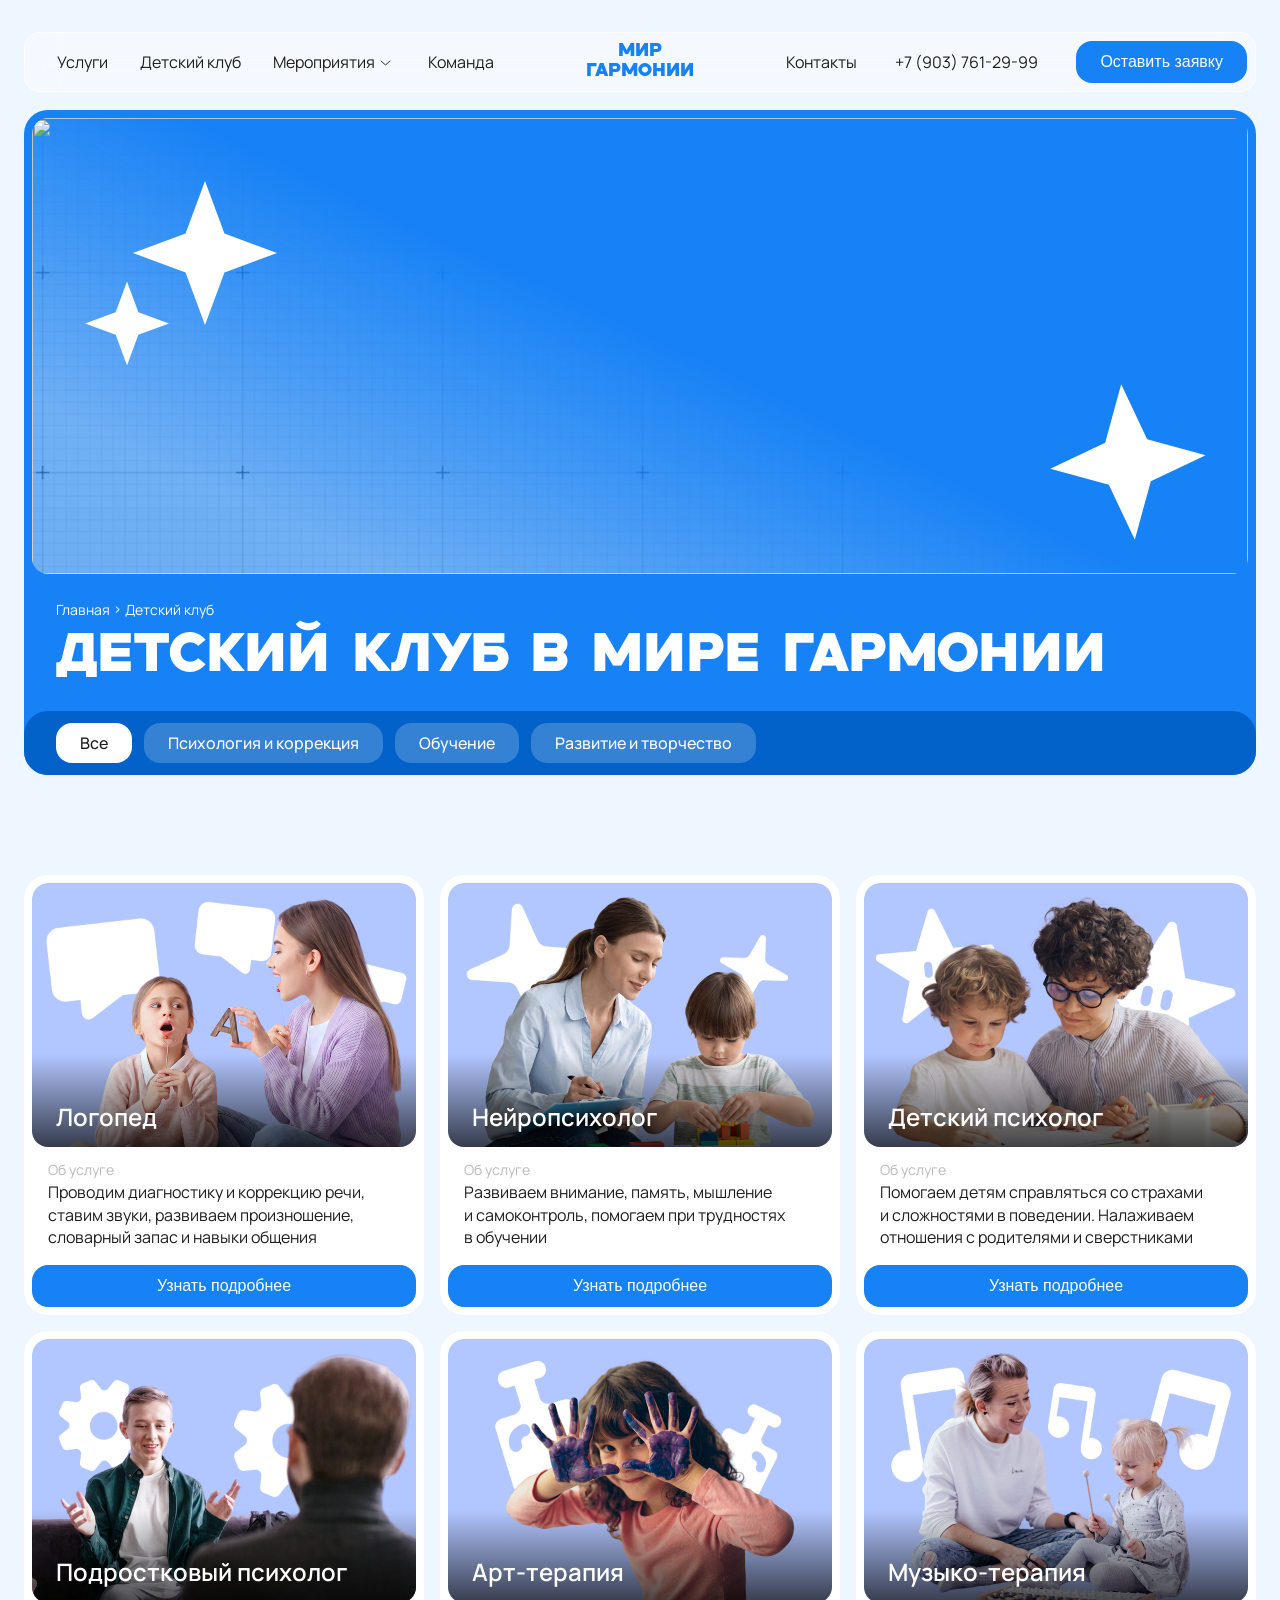
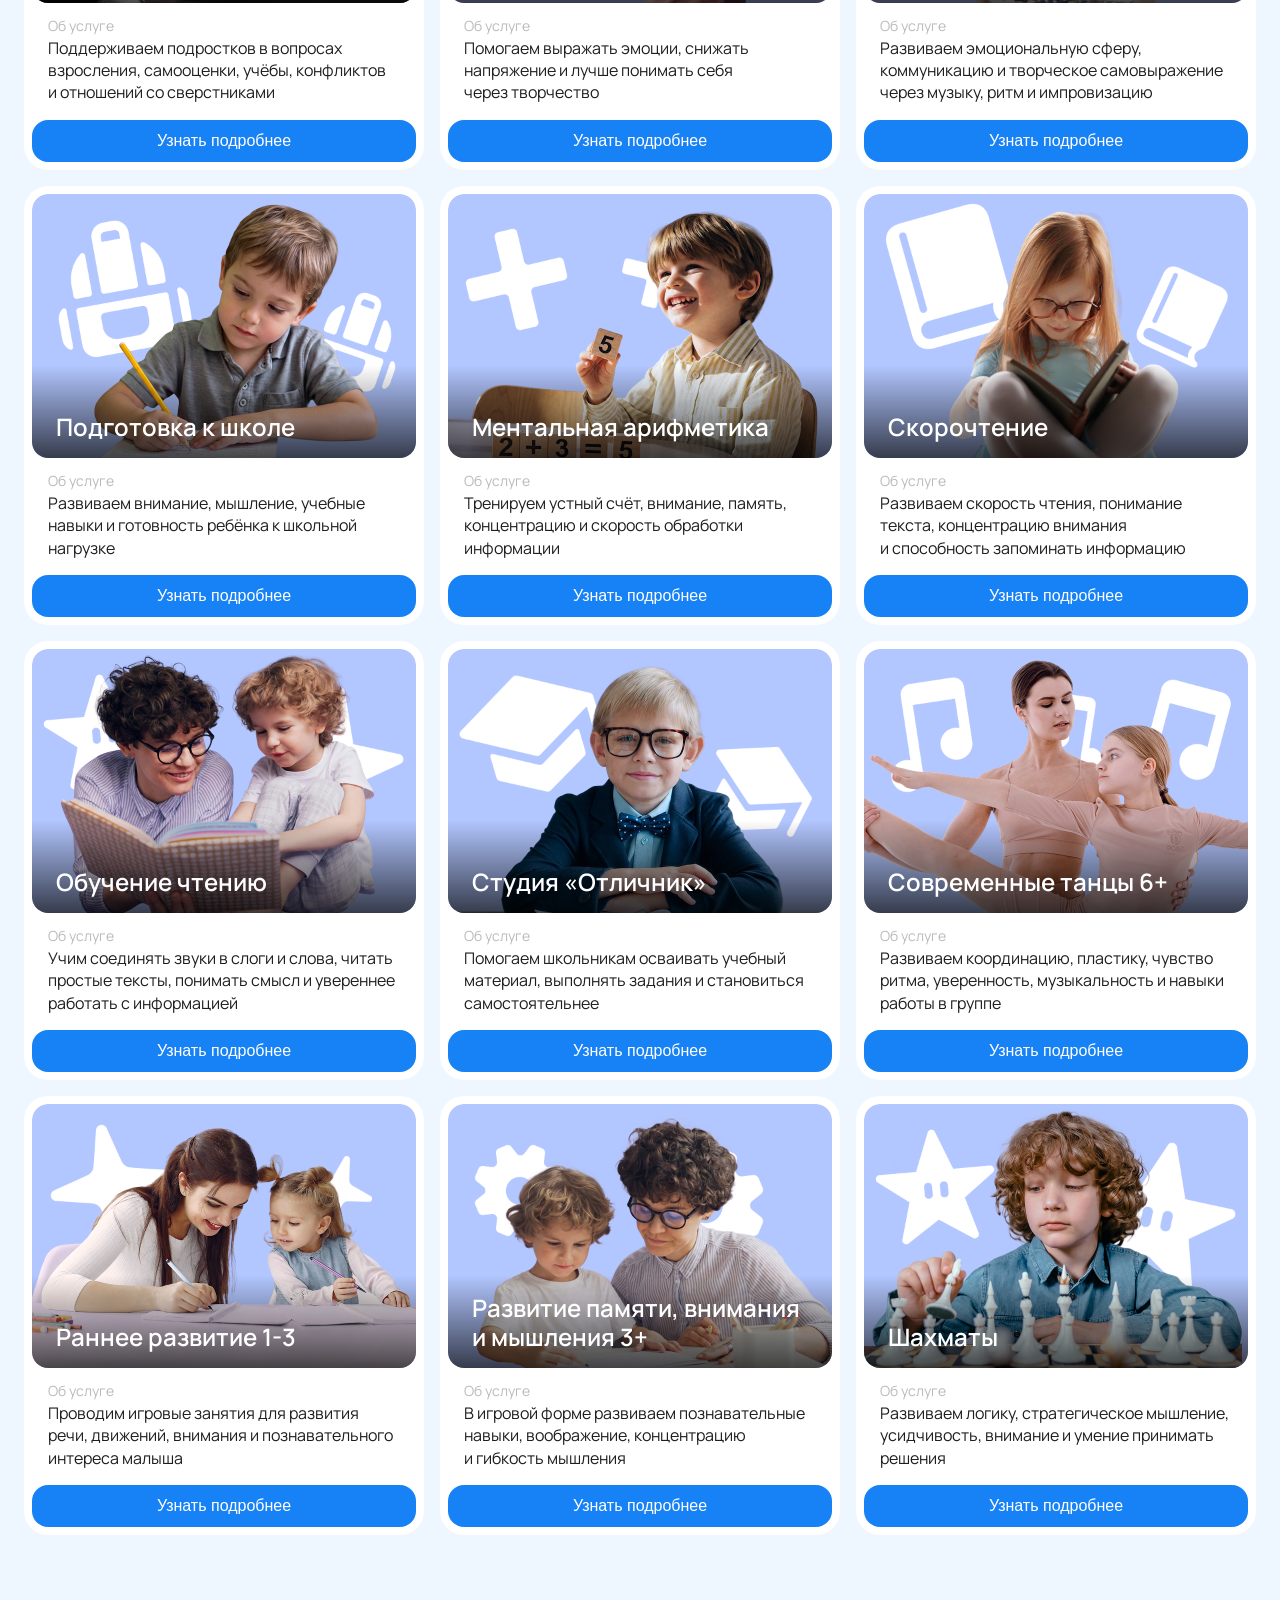
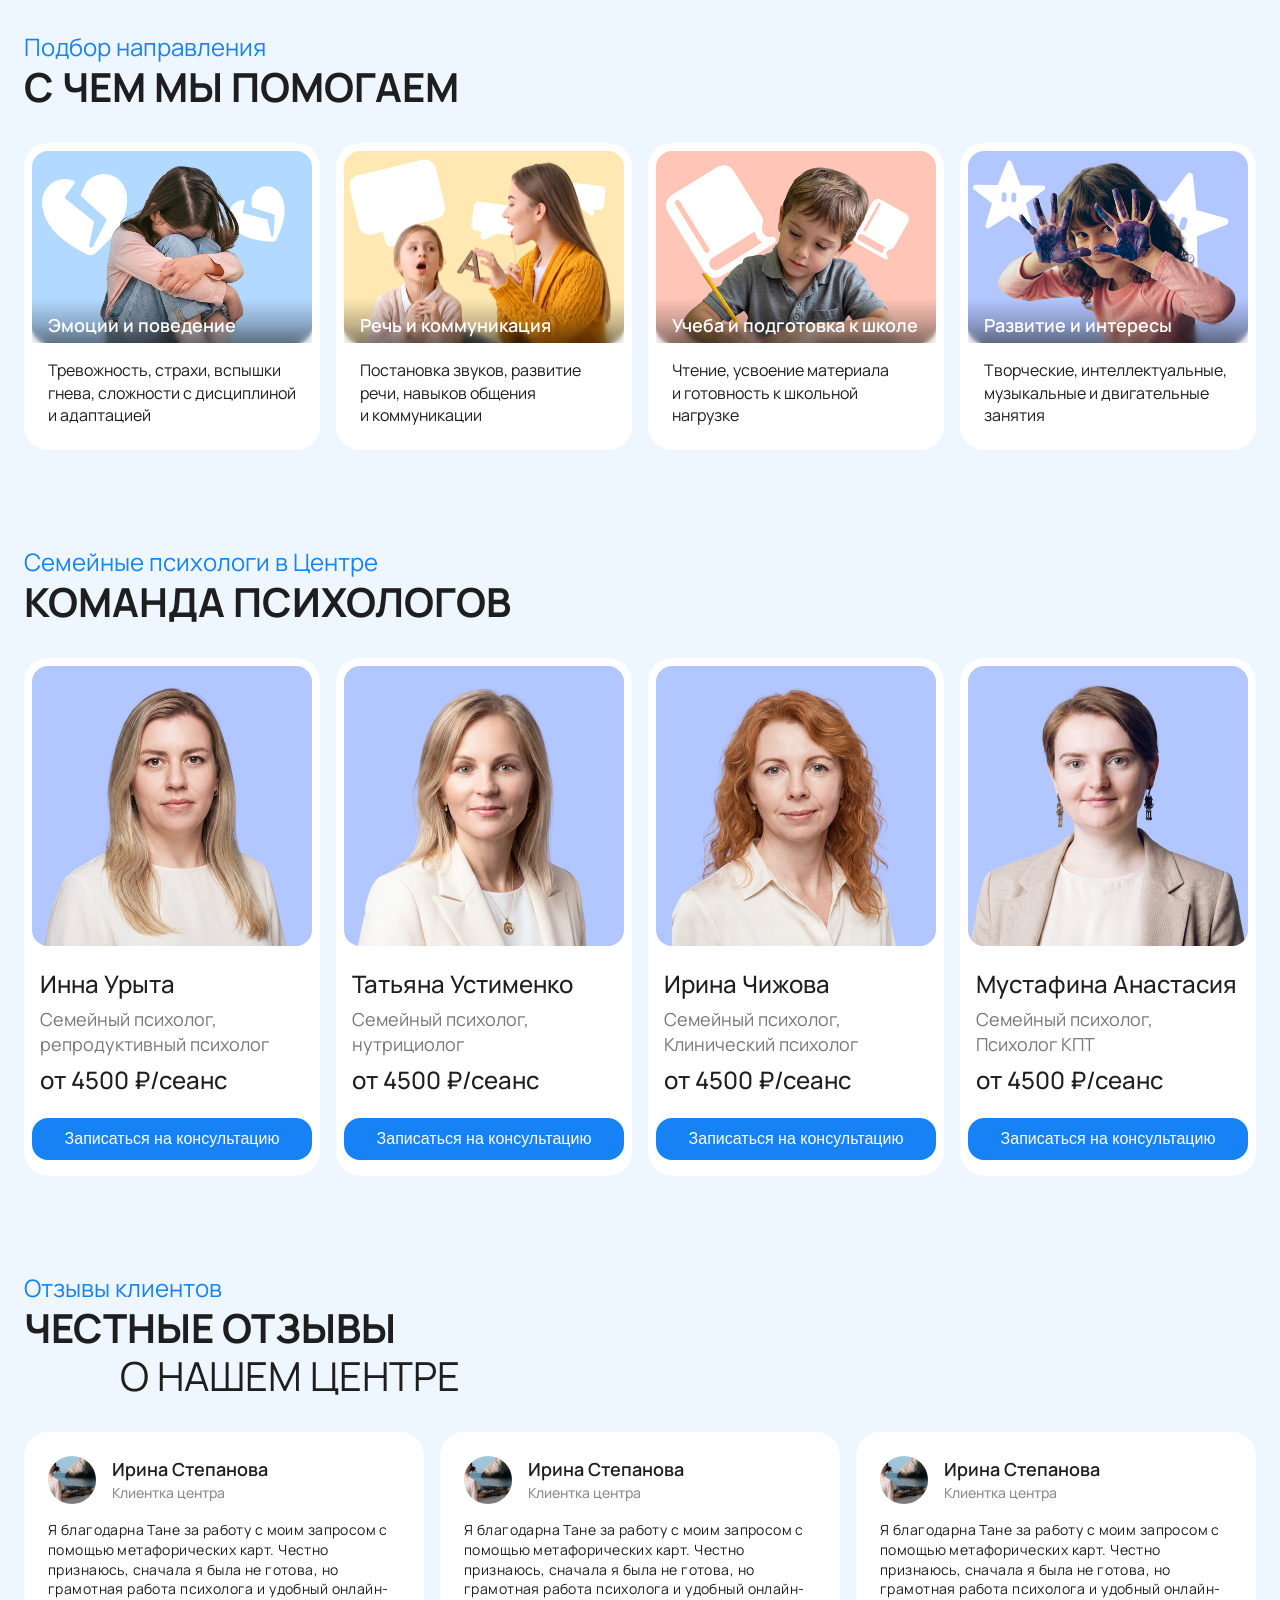
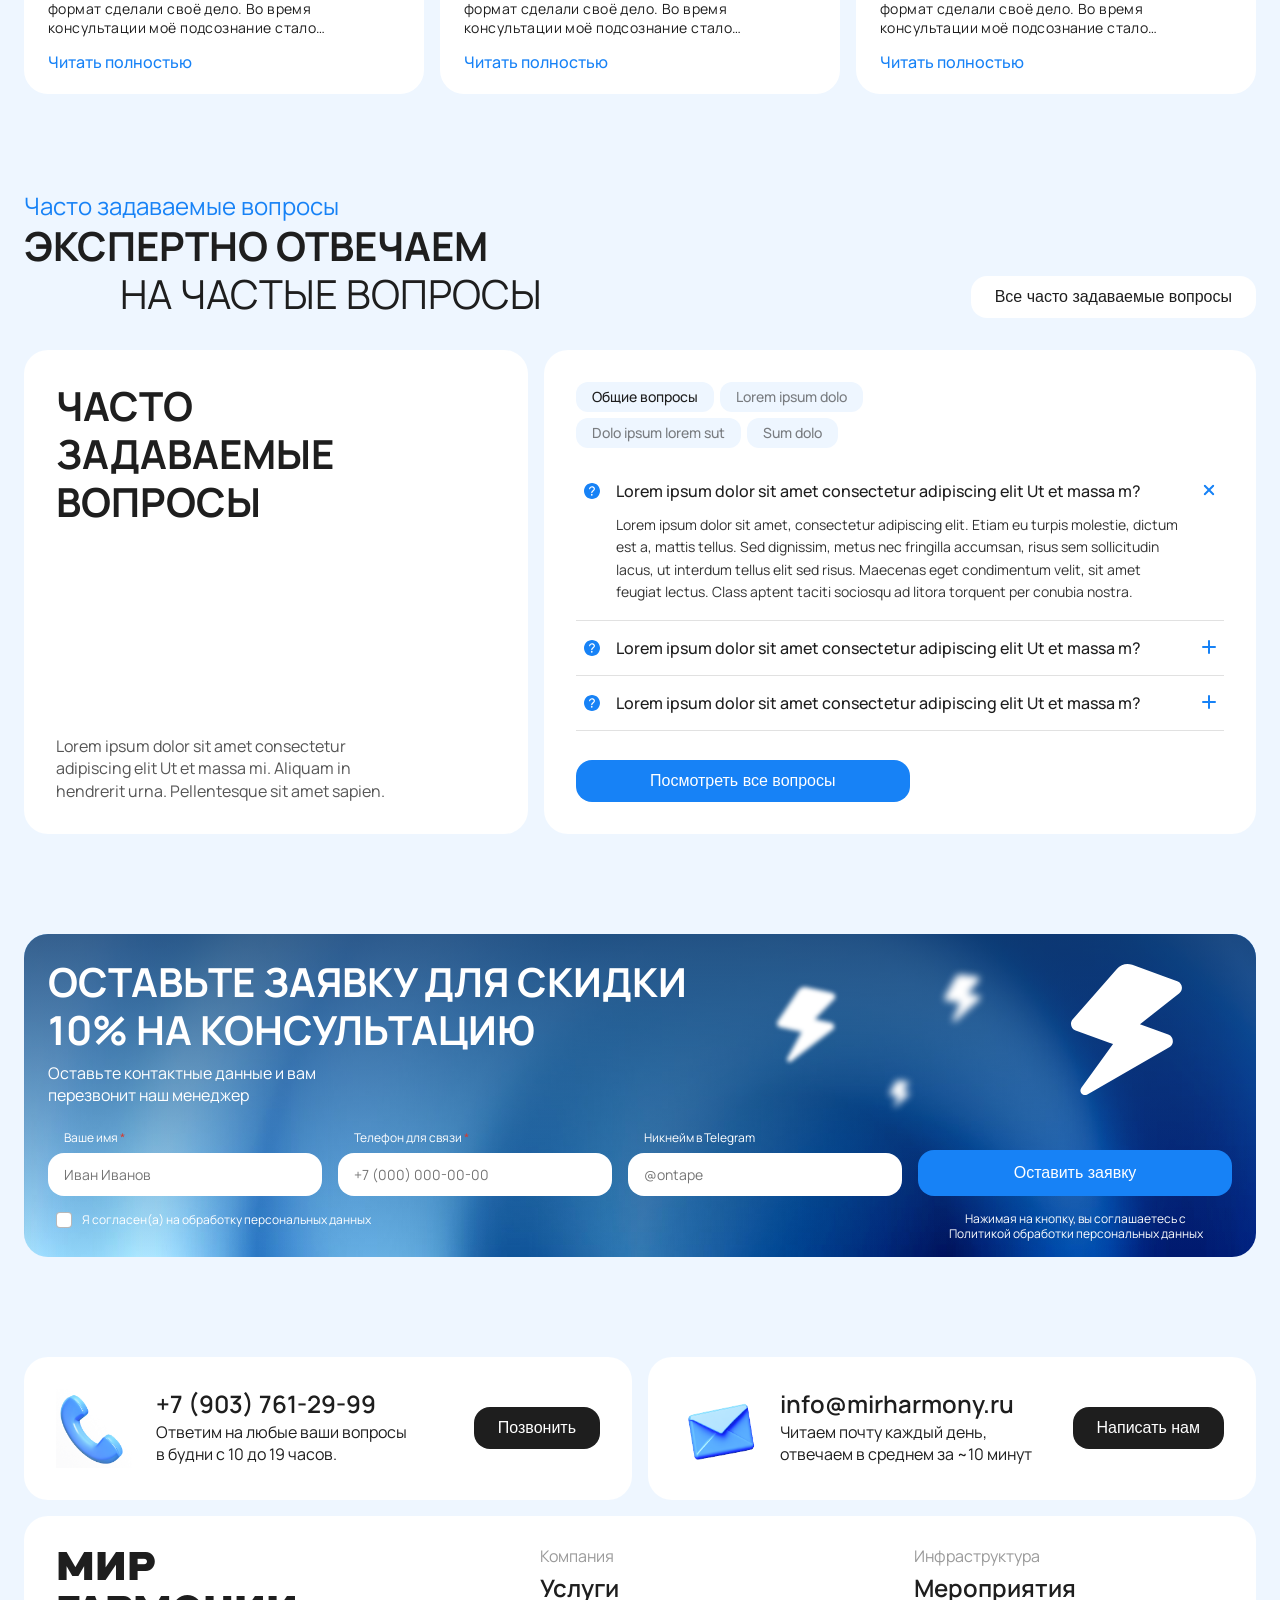
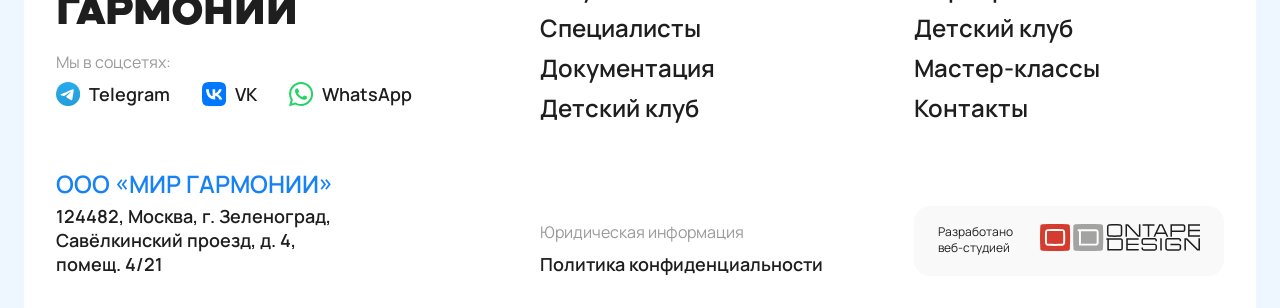
==== commit 3e3c3b55: "mir harmony" ====
--- a/child_club.html
+++ b/child_club.html
@@ -19,9 +19,8 @@
             <div class="container">
                 <div class="header__inner">
                     <div class="header__top">
-                        <a href="tel:+79037612999">
-                            <svg xmlns="http://www.w3.org/2000/svg" width="70" height="46" viewBox="0 0 70 46" fill="none"
-                            class="mob_version">
+                        <a href="tel:+79037612999" class="mob_version">
+                            <svg xmlns="http://www.w3.org/2000/svg" width="70" height="46" viewBox="0 0 70 46" fill="none">
                             <rect width="70" height="46" rx="16" fill="#1782F6" />
                             <g clip-path="url(#clip0_553_15879)">
                                 <path
--- a/assets/css/style.css
+++ b/assets/css/style.css
@@ -656,9 +656,9 @@
     position: absolute;
     inset: 0;
     z-index: 3;
-    pointer-events: none;
+    /* pointer-events: none;
     border-radius: inherit;
-    overflow: hidden;
+    overflow: hidden; */
 }
 
 .progressive-blur span {
@@ -690,7 +690,7 @@
 
 .text_block--v1_icon {
     position: absolute;
-    z-index: 1;
+    z-index: 2;
 }
 
 /* card1 */
@@ -1967,7 +1967,6 @@
 .text_block--v9_card--image,
 .text_block--v1_card--image {
     border-radius: 16px;
-    overflow: hidden;
 }
 
 .text_block--v9_card--image img {
@@ -3735,8 +3734,9 @@
     }
 
     .title_content .text-h2 .fw-reg {
-        padding-left: 39px;
-    }
+        padding-left: 16px;
+    }
+
 
     .text-body-mob {
         font-size: 14px !important;
@@ -3920,6 +3920,100 @@
         right: auto;
     }
 
+    .text_block--v1_card--image img {
+        object-position: 20% 20%;
+    }
+
+    .text_block--v1_card:nth-child(4) .text_block--v1_card--image img {
+        width: 90%;
+    }
+
+    .text_block--v1_card:nth-child(2) .text_block--v1_card--image img {
+        left: 5%;
+    }
+
+    .banner_button {
+        z-index: 2;
+    }
+
+    /* text_block--v1 icons */
+
+    .text_block--v1_icon11 {
+        width: 87px;
+        height: 75px;
+        transform: rotate(7deg);
+        top: 23px;
+        left: 25px;
+    }
+
+    .text_block--v1_icon12 {
+        width: 59px;
+        height: 52px;
+        transform: rotate(15deg);
+        top: 43px;
+        left: auto;
+        right: 33px;
+    }
+
+    .text_block--v1_icon21 {
+        width: 111px;
+        height: 99px;
+        transform: rotate(40deg);
+        opacity: 1;
+        top: 16px;
+        left: auto;
+        right: 36px;
+    }
+
+    .text_block--v1_icon22 {
+        width: 69px;
+        height: 62px;
+        transform: rotate(-11deg);
+        top: 11.16px;
+        left: 23.73px;
+    }
+
+    .text_block--v1_icon31 {
+        width: 97px;
+        height: 93px;
+        transform: rotate(-18deg);
+        top: 17px;
+        left: auto;
+        right: 18px;
+    }
+
+    .text_block--v1_icon32 {
+        width: 55px;
+        height: 51px;
+        transform: rotate(-30deg);
+        top: 20px;
+        left: 37px;
+    }
+
+    .text_block--v1_icon33 {
+        width: 35px;
+        height: 37px;
+        transform: rotate(62deg);
+        top: 97px;
+        left: 65px;
+    }
+
+    .text_block--v1_icon41 {
+        width: 120px;
+        height: 124px;
+        top: 10px;
+        left: 20px;
+    }
+
+    .text_block--v1_icon42 {
+        width: 52px;
+        height: 54px;
+        transform: rotate(40deg);
+        top: 53.8px;
+        left: auto;
+        right: 32px;
+    }
+
     /* text_block--v3 */
     .text_block--v3_cards.grid-2 {
         grid-template-columns: repeat(2, 1fr);
@@ -4284,7 +4378,8 @@
     /* comments */
 
     .comments_content.swiper,
-    .text_block--v13_section.swiper {
+    .text_block--v13_section.swiper,
+    .audience_cards_slider.swiper {
         overflow: hidden;
         position: relative;
         width: auto;
@@ -4691,9 +4786,12 @@
 
     /* popup */
     .popup_session,
-    .popup_feedback {
+    .popup_feedback,
+    .popup_comment {
         margin: 0 16px;
         padding: 24px 16px;
+            z-index: 100000;
+
     }
 
     .session_top_section .text-h3 {
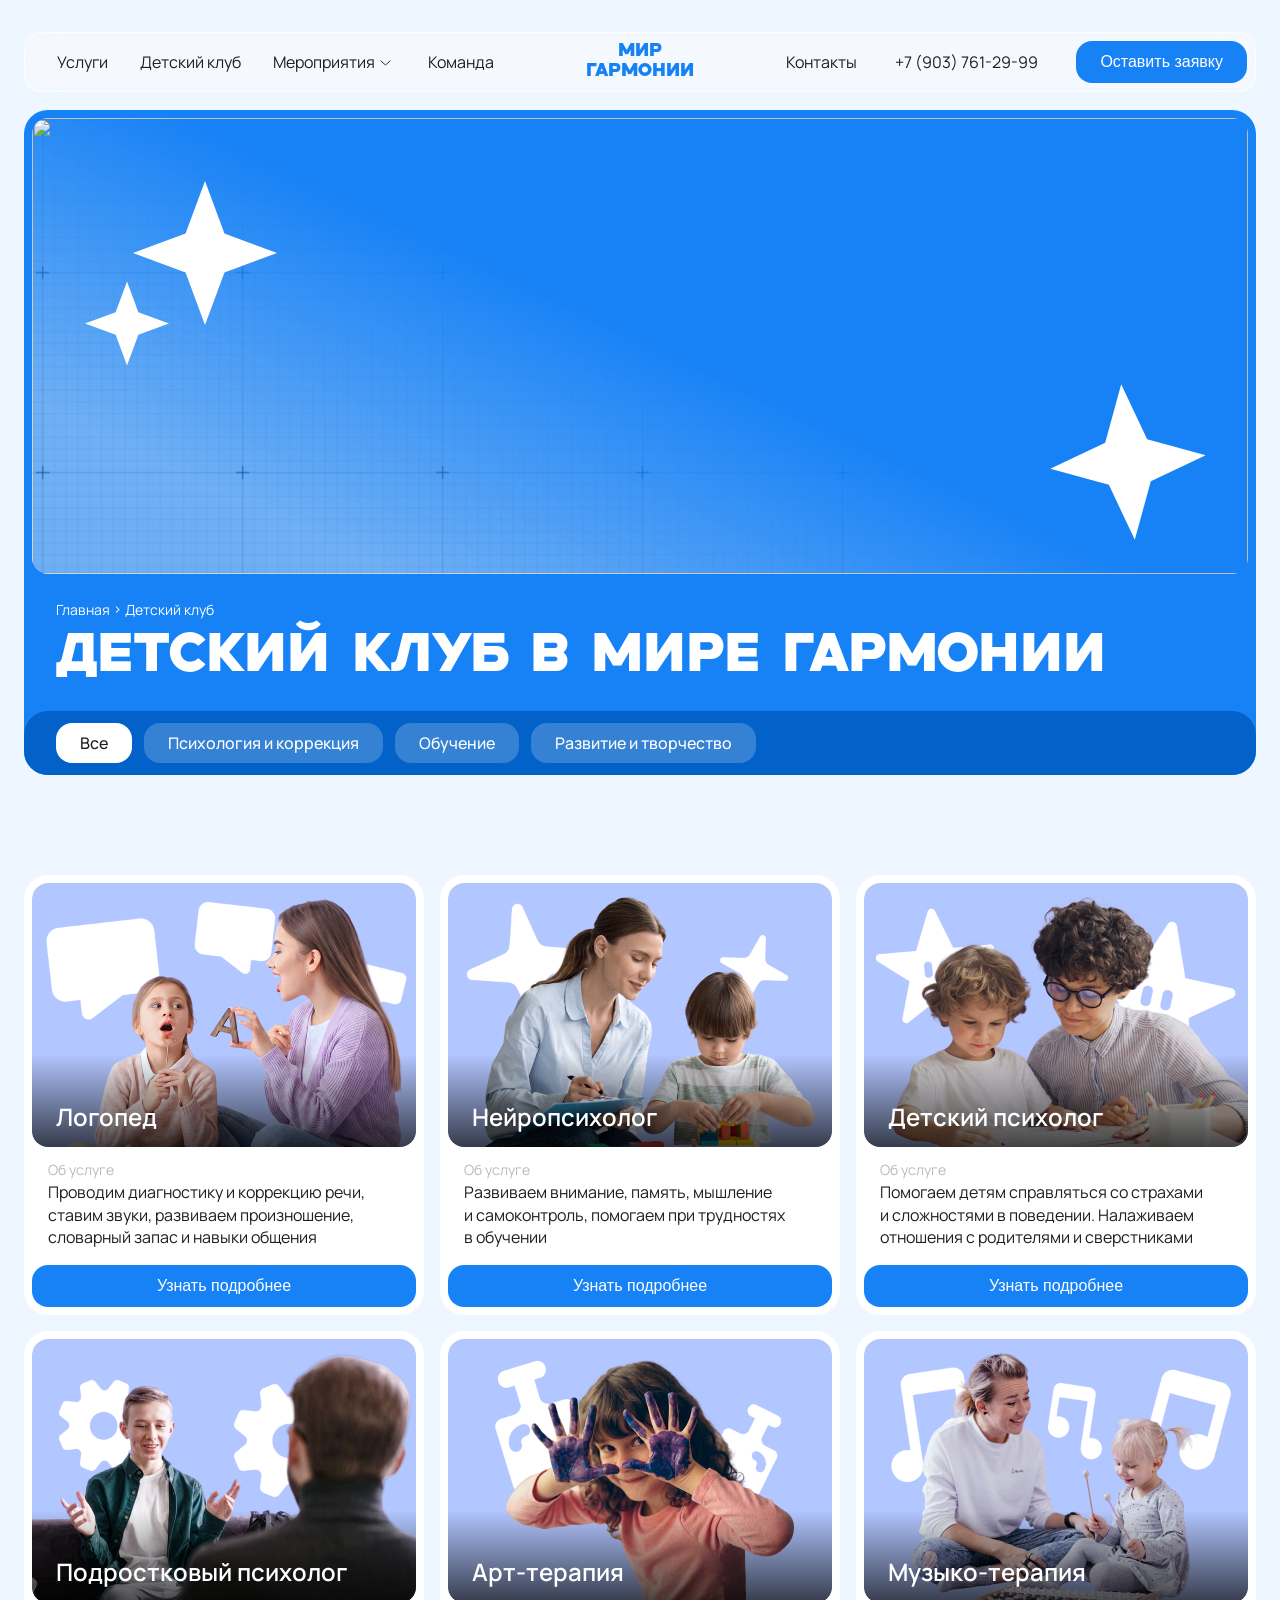
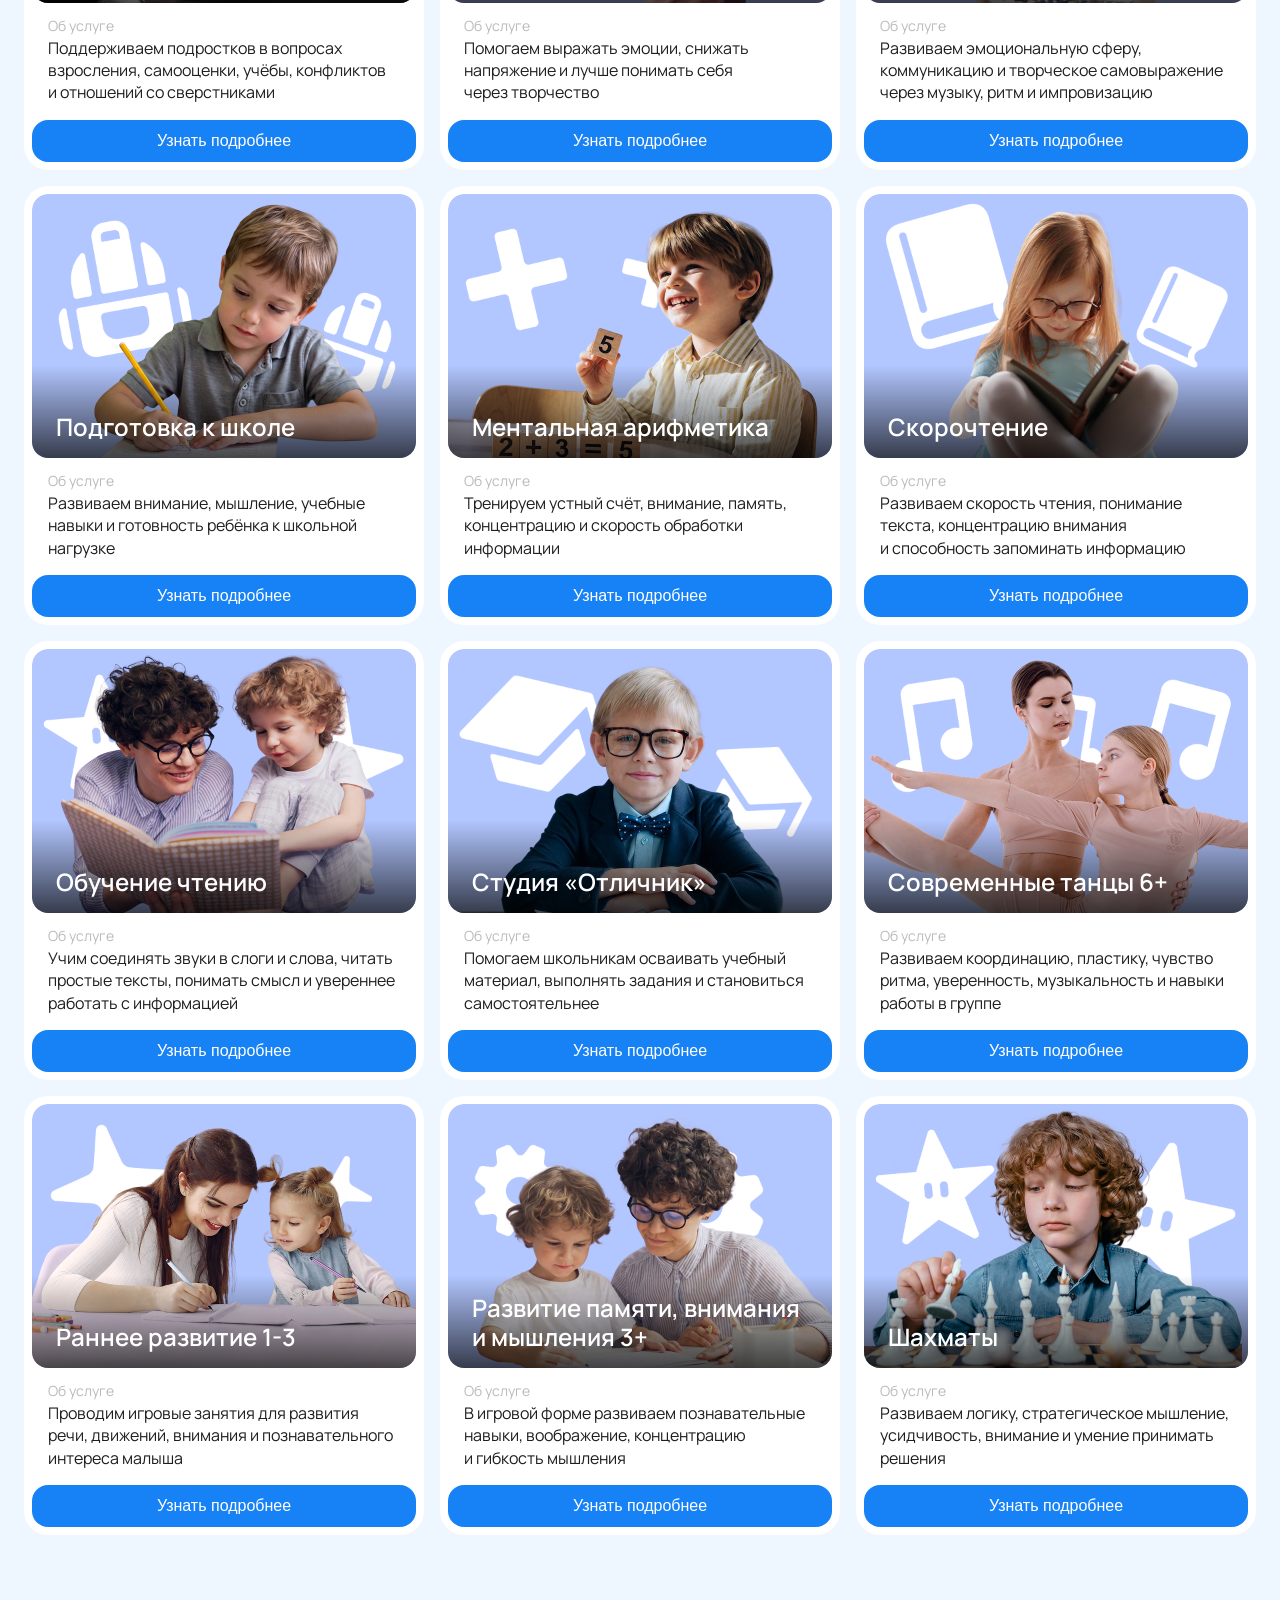
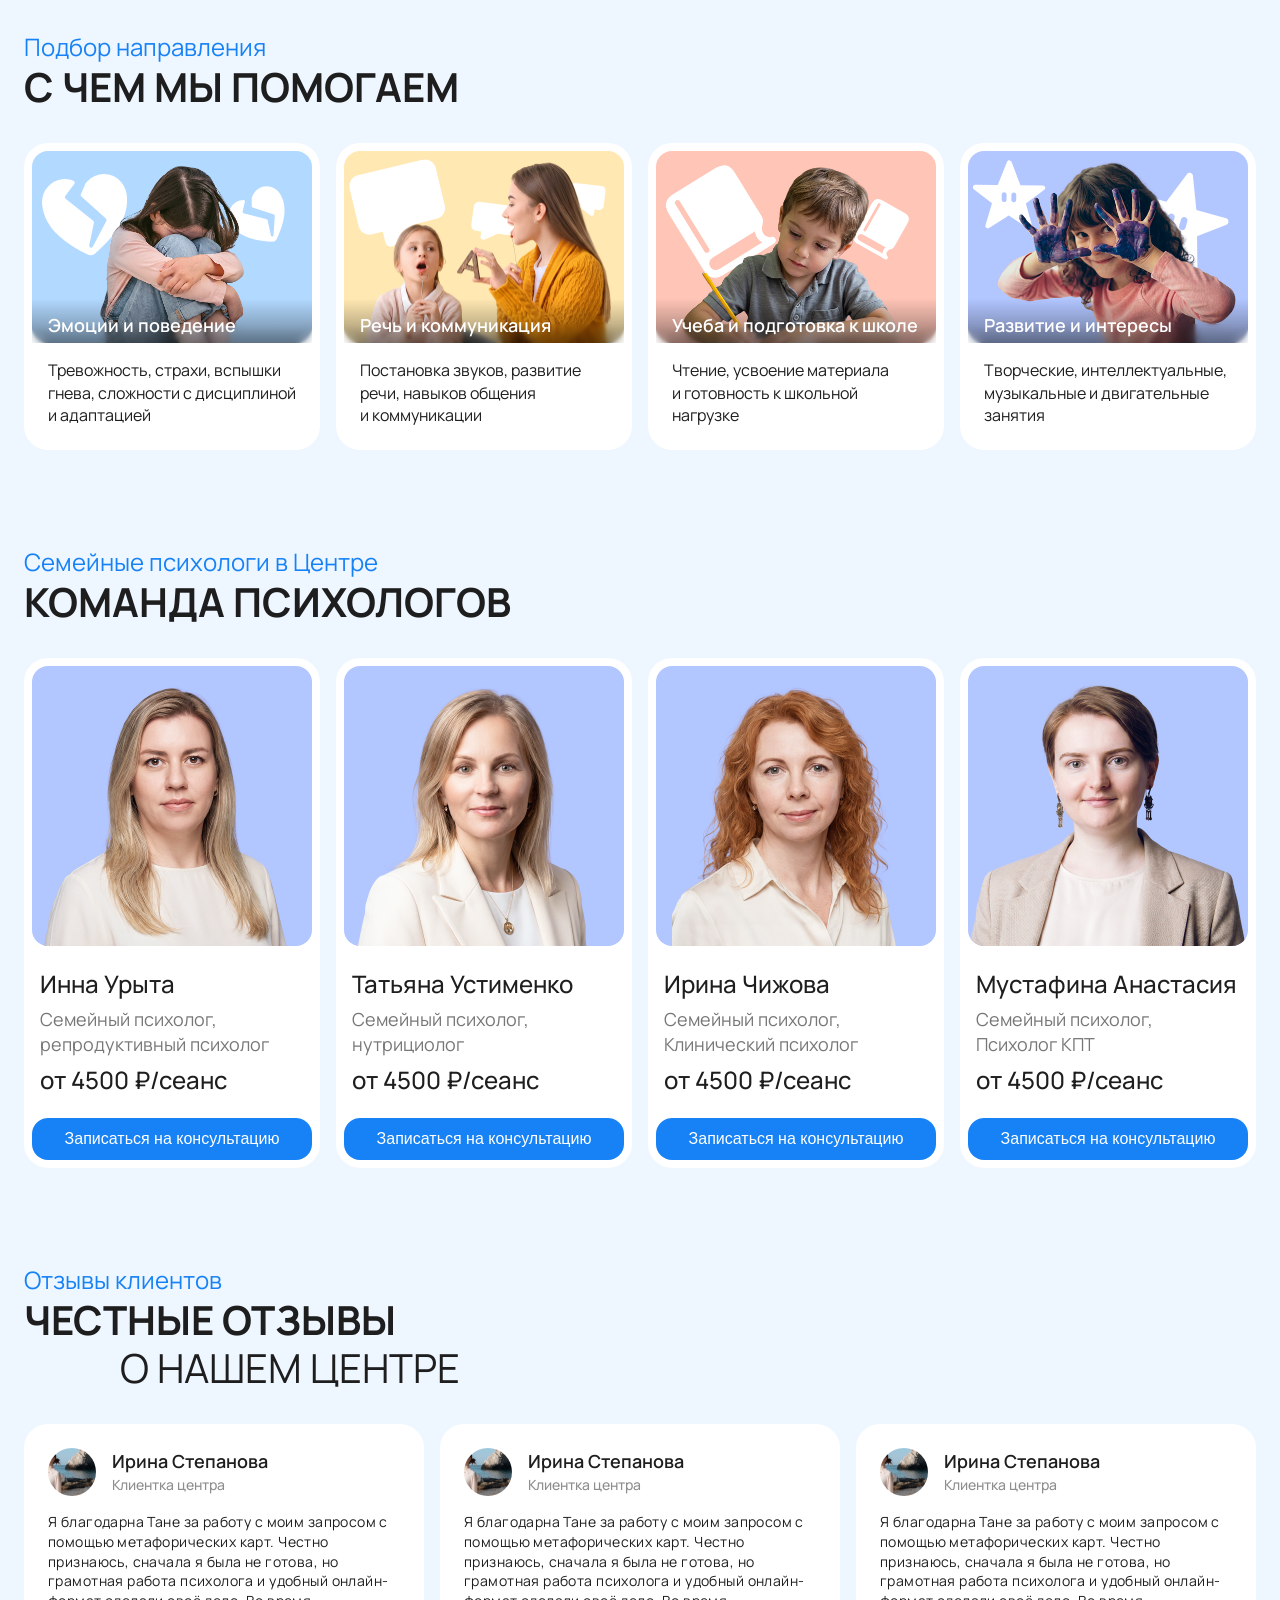
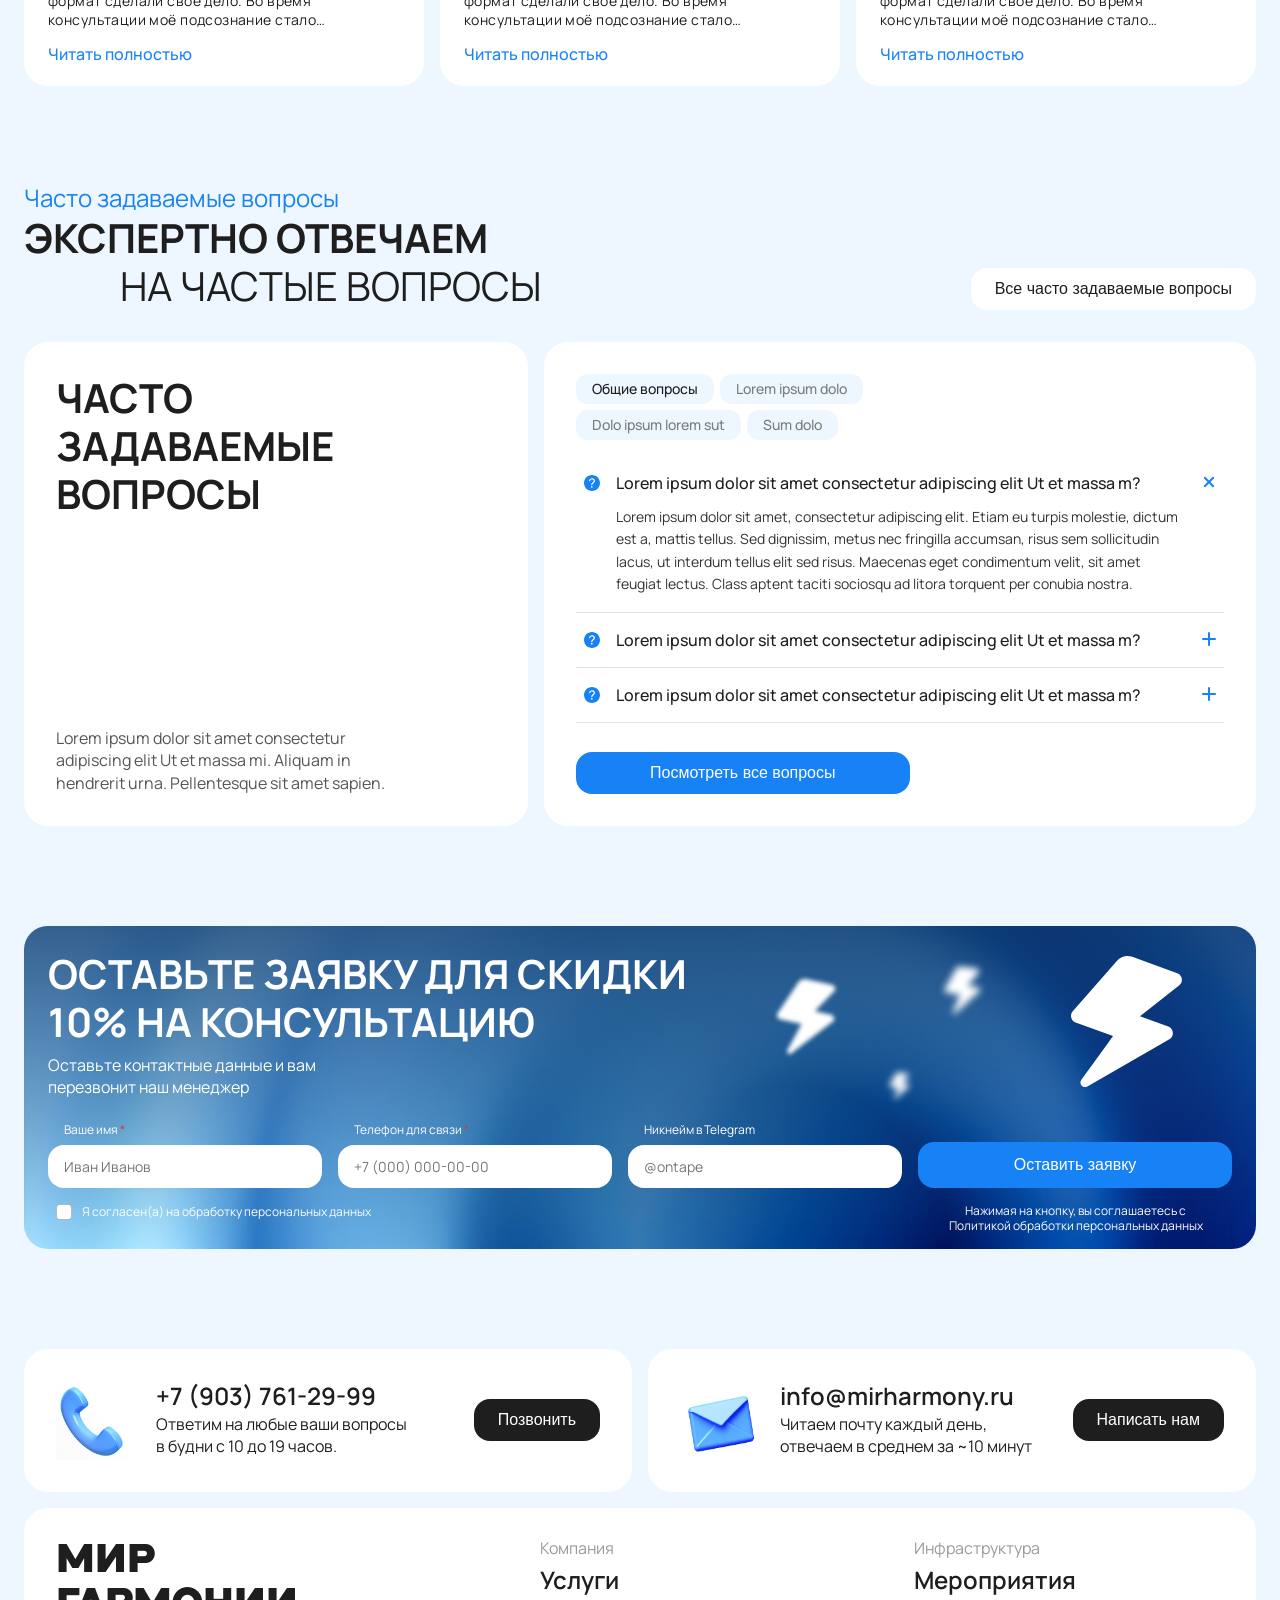
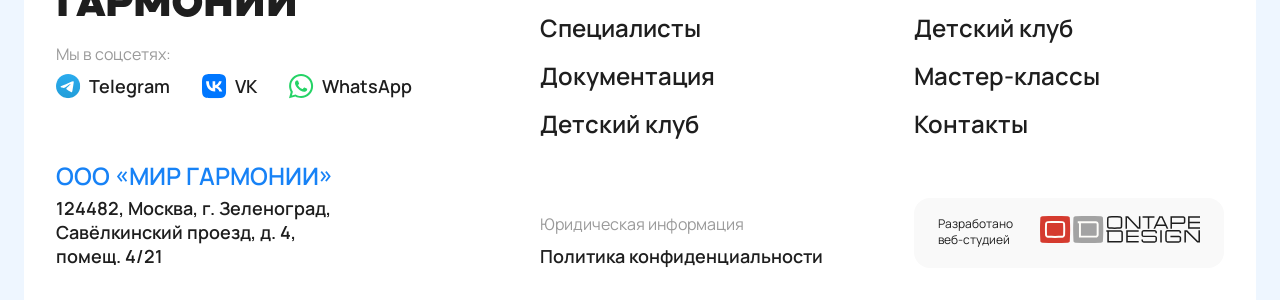
==== commit 903229e0: "mir harmony" ====
--- a/child_club.html
+++ b/child_club.html
@@ -19,7 +19,7 @@
             <div class="container">
                 <div class="header__inner">
                     <div class="header__top">
-                        <a href="tel:+79037612999" class="mob_version">
+                        <a href="tel:+79037612999" class="mob_version tel_href">
                             <svg xmlns="http://www.w3.org/2000/svg" width="70" height="46" viewBox="0 0 70 46" fill="none">
                             <rect width="70" height="46" rx="16" fill="#1782F6" />
                             <g clip-path="url(#clip0_553_15879)">
@@ -417,7 +417,8 @@
                             <h4 class="text-h4 fw-semibold">Эмоции и поведение</h4>
                         </div>
                         <div class="text_block--v10_content flex_column gap_4">
-                            <p class="text-body fw-reg text-body-mob">Тревожность, страхи, вспышки гнева, сложности с дисциплиной
+                            <p class="text-body fw-reg text-body-mob">Тревожность, страхи, вспышки гнева, сложности
+                                с дисциплиной
                                 и адаптацией</p>
                         </div>
                     </div>
@@ -451,7 +452,8 @@
                             <h4 class="text-h4 fw-semibold">Речь и коммуникация</h4>
                         </div>
                         <div class="text_block--v10_content flex_column gap_4">
-                            <p class="text-body fw-reg text-body-mob">Постановка звуков, развитие речи, навыков общения и коммуникации
+                            <p class="text-body fw-reg text-body-mob">Постановка звуков, развитие речи, навыков общения
+                                и коммуникации
                             </p>
                         </div>
                     </div>
@@ -479,7 +481,8 @@
                             <h4 class="text-h4 fw-semibold">Учеба и подготовка к школе</h4>
                         </div>
                         <div class="text_block--v10_content flex_column gap_4">
-                            <p class="text-body fw-reg text-body-mob">Чтение, усвоение материала и готовность к школьной нагрузке</p>
+                            <p class="text-body fw-reg text-body-mob">Чтение, усвоение материала и готовность к школьной
+                                нагрузке</p>
                         </div>
                     </div>
                     <div class="text_block--v10_card card flex_column pad_8 swiper-slide">
@@ -507,7 +510,8 @@
                         </div>
 
                         <div class="text_block--v10_content flex_column gap_4">
-                            <p class="text-body fw-reg text-body-mob">Творческие, интеллектуальные, музыкальные и двигательные занятия
+                            <p class="text-body fw-reg text-body-mob">Творческие, интеллектуальные, музыкальные
+                                и двигательные занятия
                             </p>
                         </div>
                     </div>
@@ -1148,8 +1152,8 @@
                         </div>
                     </div>
                     <div class="footer__contacts flex_column gap_8">
-                        <h3 class="text-h3 fw-semibold">ООО «МИР ГАРМОНИИ»</h3>
-                        <p class="fw-semibold">124482, Москва, г. Зеленоград, 
+                        <h3 class="text-h3 fw-semibold text-body-mob">ООО «МИР ГАРМОНИИ»</h3>
+                        <p class="fw-semibold text-body-mob">124482, Москва, г. Зеленоград, 
                             Савёлкинский проезд, д. 4, помещ. 4/21 </p>
                     </div>
                 </div>
@@ -1157,10 +1161,10 @@
                 <div class="footer__menu_section grid-2">
                     <div class="footer__menu flex_column">
                         <div class="footer__menu_block flex_column gap_12">
-                            <p class="title text-body fw-reg">
+                            <p class="title text-body fw-reg text-micro-mob">
                                 Компания
                             </p>
-                            <ul class="flex_column gap_16">
+                            <ul class="flex_column gap_24">
                                 <li class="footer_link text-h3 fw-semibold text-h4-mob"><a
                                         href="services.html">Услуги</a></li>
                                 <li class="footer_link text-h3 fw-semibold text-h4-mob"><a
@@ -1174,11 +1178,11 @@
                         </div>
                         <div class="footer__menu_block flex_column gap_12">
 
-                            <p class="title text-body fw-reg">
+                            <p class="title text-body fw-reg text-micro-mob">
                                 Юридическая информация
                             </p>
                             <ul>
-                                <li class="footer_link policy_link fw-semibold"><a href="#">Политика
+                                <li class="footer_link policy_link fw-semibold text-body-mob"><a href="#">Политика
                                         конфиденциальности</a>
                                 </li>
                             </ul>
@@ -1186,10 +1190,10 @@
                     </div>
                     <div class="footer__menu flex_column ">
                         <div class="footer__menu_block flex_column gap_12">
-                            <p class="title text-body fw-reg">
+                            <p class="title text-body fw-reg text-micro-mob">
                                 Инфраструктура
                             </p>
-                            <ul class="flex_column gap_16">
+                            <ul class="flex_column gap_24">
                                 <li class="footer_link text-h3 fw-semibold text-h4-mob"><a
                                         href="events.html">Мероприятия</a></li>
                                 <li class="footer_link text-h3 fw-semibold text-h4-mob"><a
@@ -1260,11 +1264,13 @@
             </div>
         </footer>
     </div>
-</body><div class="popup_background" id="feedbackPopup">
+</body>
+<div class="popup_background" id="feedbackPopup">
     <div class="popup_feedback card flex_column pad_24 gap_16">
         <div class="feedback_top_section flex_column">
             <h3 class="text-h3 fw-medium">Оставьте заявку</h3>
-            <p class="text-body fw-reg text-micro-mob">Администратор уточнит запрос, подберет специалиста, формат встречи и удобное
+            <p class="text-body fw-reg text-micro-mob">Администратор уточнит запрос, подберет специалиста, формат
+                встречи и удобное
                 время
             </p>
             <button type="button" class="popup_close" aria-label="Закрыть">
@@ -1341,7 +1347,8 @@
                     </label>
                     <label class="format_option flex_row">
                         <input type="radio" name="session_format" value="individual_online" data-price="6000" checked>
-                        <span class="format_option_name text-body fw-medium text-micro-mob">Индивидуальная сессия, онлайн</span>
+                        <span class="format_option_name text-body fw-medium text-micro-mob">Индивидуальная сессия,
+                            онлайн</span>
                         <div class="duration_price flex_row gap_16">
                             <span class="format_option_duration text-body fw-medium text-micro-mob">60 мин</span>
                             <span class="format_option_price text-body fw-medium text-micro-mob">6 000 ₽</span>
@@ -1350,7 +1357,8 @@
                     </label>
                     <label class="format_option flex_row">
                         <input type="radio" name="session_format" value="individual_offline" data-price="7000">
-                        <span class="format_option_name text-body fw-medium text-micro-mob">Индивидуальная сессия, офлайн</span>
+                        <span class="format_option_name text-body fw-medium text-micro-mob">Индивидуальная сессия,
+                            офлайн</span>
                         <div class="duration_price flex_row gap_16">
                             <span class="format_option_duration text-body fw-medium text-micro-mob">60 мин</span>
                             <span class="format_option_price text-body fw-medium text-micro-mob">7 000 ₽</span>
@@ -1391,7 +1399,8 @@
                         <img src="assets/images/specialists/12.png" alt="" class="specialist_avatar">
                         <div class="specialist_info flex_column gap_4">
                             <span class="specialist_name text-body fw-medium">Ирина Чижова</span>
-                            <span class="specialist_role text-micro fw-reg text-micro-mob">Семейный и клинический психолог</span>
+                            <span class="specialist_role text-micro fw-reg text-micro-mob">Семейный и клинический
+                                психолог</span>
                         </div>
                         <svg class="chevron" width="12" height="8" viewBox="0 0 12 8" fill="none"
                             xmlns="http://www.w3.org/2000/svg">
@@ -1426,8 +1435,7 @@
                             <button type="button" class="specialist_option flex_row" data-value="maria_krouford"
                                 data-name="Мария Кроуфорд" data-role="Психолог-сексолог, психолог-эзотерик"
                                 data-avatar="assets/images/specialists/6.png">
-                                <img src="assets/images/specialists/6.png" alt=""
-                                    class="specialist_avatar">
+                                <img src="assets/images/specialists/6.png" alt="" class="specialist_avatar">
                                 <div class="specialist_info flex_column">
                                     <span class="specialist_name text-body fw-medium">Мария Кроуфорд</span>
                                     <span class="specialist_role text-micro fw-reg text-micro-mob">Психолог-сексолог,
@@ -1439,11 +1447,11 @@
                                 data-value="irina_chizhova" data-name="Ирина Чижова"
                                 data-role="Семейный и клинический психолог"
                                 data-avatar="assets/images/specialists/12.png">
-                                <img src="assets/images/specialists/12.png" alt=""
-                                    class="specialist_avatar">
+                                <img src="assets/images/specialists/12.png" alt="" class="specialist_avatar">
                                 <div class="specialist_info flex_column">
                                     <span class="specialist_name text-body fw-medium">Ирина Чижова</span>
-                                    <span class="specialist_role text-micro fw-reg text-micro-mob">Семейный и клинический
+                                    <span class="specialist_role text-micro fw-reg text-micro-mob">Семейный и
+                                        клинический
                                         психолог</span>
                                 </div>
                             </button>
@@ -1451,8 +1459,7 @@
                             <button type="button" class="specialist_option flex_row" data-value="olga_kiseleva"
                                 data-name="Ольга Киселева" data-role="Психосоматолог, энерготерапевт"
                                 data-avatar="assets/images/specialists/1.png">
-                                <img src="assets/images/specialists/1.png" alt=""
-                                    class="specialist_avatar">
+                                <img src="assets/images/specialists/1.png" alt="" class="specialist_avatar">
                                 <div class="specialist_info flex_column">
                                     <span class="specialist_name text-body fw-medium">Ольга Киселева</span>
                                     <span class="specialist_role text-micro fw-reg text-micro-mob">Психосоматолог,
@@ -1466,7 +1473,8 @@
                                 <img src="assets/images/specialists/5.png" alt="" class="specialist_avatar">
                                 <div class="specialist_info flex_column">
                                     <span class="specialist_name text-body fw-medium">Инна Урыта</span>
-                                    <span class="specialist_role text-micro fw-reg text-micro-mob">Семейный и репродуктивный
+                                    <span class="specialist_role text-micro fw-reg text-micro-mob">Семейный и
+                                        репродуктивный
                                         психолог</span>
                                 </div>
                             </button>
@@ -1512,12 +1520,16 @@
                     <p class="text-micro-super fw-reg step_label">шаг 4</p>
                 </div>
                 <div class="time_list flex_row gap_8">
-                    <button type="button" class="time_option text-body fw-medium text-micro-mob" data-time="12:00">12:00</button>
-                    <button type="button" class="time_option text-body fw-medium text-micro-mob" data-time="14:00">14:00</button>
+                    <button type="button" class="time_option text-body fw-medium text-micro-mob"
+                        data-time="12:00">12:00</button>
+                    <button type="button" class="time_option text-body fw-medium text-micro-mob"
+                        data-time="14:00">14:00</button>
                     <button type="button" class="time_option text-body fw-medium text-micro-mob selected"
                         data-time="16:00">16:00</button>
-                    <button type="button" class="time_option text-body fw-medium text-micro-mob" data-time="18:00">18:00</button>
-                    <button type="button" class="time_option text-body fw-medium text-micro-mob" data-time="20:00">20:00</button>
+                    <button type="button" class="time_option text-body fw-medium text-micro-mob"
+                        data-time="18:00">18:00</button>
+                    <button type="button" class="time_option text-body fw-medium text-micro-mob"
+                        data-time="20:00">20:00</button>
                 </div>
             </div>
             <hr>
--- a/assets/css/style.css
+++ b/assets/css/style.css
@@ -54,8 +54,7 @@
     --text-light: #ffffff;
     --muted: rgba(14, 20, 34, 0.65);
     --accent: rgba(23, 130, 246, 1);
-    --accent-hover: rgb(6, 122, 245);
-    --light-hover: rgba(255, 255, 255, 0.9);
+    --accent-hover: rgb(0, 106, 219);
     --dark-hover: rgba(30, 30, 30, 0.9);
 
     --white: #F5F5F5;
@@ -298,8 +297,8 @@
 }
 
 .button_light:hover {
-    background: var(--light-hover);
-    color: var(--accent);
+    background: var(--accent);
+    color: var(--bg--card) !important;
 }
 
 .button_dark {
@@ -319,6 +318,14 @@
     border-radius: 16px;
     padding: 12px 24px;
     font-size: 16px;
+    color: var(--text);
+}
+
+.button_light.black_text:hover {
+    color: var(--accent);
+}
+
+.read_more_btn:hover {
     color: var(--text);
 }
 
@@ -451,7 +458,7 @@
 .nav__dropdown--portal {
     position: fixed;
     top: 0;
-    left: 0;
+    left: 350px;
     min-width: 220px;
     padding: 8px;
     margin: 0;
@@ -1107,7 +1114,8 @@
 }
 
 .text_block--v5_image .outside_image {
-    top: -114px !important;
+    top: auto;
+    bottom: 0;
     left: 127px;
     max-height: 380px;
 }
@@ -1682,6 +1690,10 @@
     justify-content: space-between;
 }
 
+.social_media_block {
+    align-items: center;
+}
+
 .social_media_block .fw-semibold,
 .social_media_block .fw-semibold,
 .footer__contacts p.fw-semibold,
@@ -2273,9 +2285,6 @@
 }
 
 /* text_block--v11 */
-.text_block--v11_card.pad_8 {
-    padding: 8px 8px 16px;
-}
 
 .text_block--v11_card_title {
     background: rgba(178, 198, 255, 1);
@@ -2303,6 +2312,10 @@
     flex: 1;
 }
 
+.text_block--v11_section.grid-3 .text_block--v11_content .text-body {
+    max-width: 100%;
+}
+
 .text_block--v11_content .text-body {
     line-height: 140%;
     font-size: 18px;
@@ -2448,6 +2461,9 @@
     top: 0;
     left: 0;
     z-index: 3;
+}
+.master-classes .text_block--v11_card{
+    padding: 8px 8px 16px;
 }
 
 .text_block--v12_content {
@@ -2873,6 +2889,7 @@
 /* club_page */
 .club_page_hero_icon {
     position: absolute;
+    z-index: 3;
 }
 
 .club_page_hero_icon1 {
@@ -3618,7 +3635,7 @@
 
 @media(max-width:1024px) {
     body {
-        padding-top: 150px;
+        padding-top: 120px;
     }
 
     .container {
@@ -3760,7 +3777,7 @@
     }
 
     .logo.text-h1 {
-        max-width: 150px;
+        max-width: 108px;
         margin: 0 auto;
     }
 
@@ -3812,7 +3829,7 @@
     .mobile-menu {
         display: none;
         flex-direction: column;
-        gap: 8px;
+        gap: 16px;
         padding: 24px 8px 8px;
     }
 
@@ -3837,7 +3854,7 @@
     }
 
     .mobile-menu>.button_default {
-        margin-top: 8px;
+        margin: 0 8px 8px 8px;
         align-self: center;
         width: fit-content;
         text-align: center;
@@ -4078,11 +4095,6 @@
         height: 100%;
     }
 
-    .audience_mobile {
-        background: var(--bg-card, #EAF1FF);
-        border-radius: 32px;
-    }
-
     .audience_block_number {
         flex-direction: column;
         gap: var(--space-4);
@@ -4129,6 +4141,7 @@
         border-radius: var(--space-16);
         text-align: left;
         padding: 16px 24px;
+        max-width: 100% !important;
     }
 
     .audience_card_icon1 {
@@ -4342,6 +4355,11 @@
         transform: rotate(12deg);
     }
 
+    /* text_block--v6 */
+    .text_block--v6_section__content .button_default {
+        height: auto;
+    }
+
     /* text_block--v7 */
     .text_block--v7_section {
         grid-template-columns: 1fr;
@@ -4360,6 +4378,7 @@
 
     .text_block--v7_section .button_default {
         padding: 12px 68px;
+        align-self: auto;
     }
 
     .text_block--v7_faq_question {
@@ -4411,6 +4430,10 @@
         left: 22px;
         bottom: 12px;
         max-width: 287px !important;
+    }
+
+    .text_block--v9_card a:has(.button_default),.text_block--v11_card .button_default {
+        margin: 0 8px 8px 8px;
     }
 
     .text_block--v9_section.grid-3 {
@@ -4469,6 +4492,7 @@
     }
 
     .footer__contacts {
+        margin-top: -16px;
         grid-area: contacts;
     }
 
@@ -4486,6 +4510,18 @@
 
     .footer__menu_section>.footer__menu:nth-child(2)>.footer-copy__right {
         grid-area: devby;
+    }
+
+    .footer__menu_block {
+        gap: var(--space-8);
+    }
+
+    .footer__menu_block .flex_column.gap_24 {
+        gap: var(--space-16);
+    }
+
+    .footer__menu_block:has(.policy_link) {
+        gap: var(--space-4);
     }
 
     /* hero-screen */
@@ -4526,6 +4562,9 @@
     .service_page .hero_image_background {
         object-position: 5% 90%;
     }
+    .child_club_page .hero_image_background{
+        object-position: 40% 90%;
+    }
 
     .hero-screen_information_block.grid-2 {
         grid-template-columns: 1fr;
@@ -4573,6 +4612,26 @@
         font-size: 30px;
     }
 
+    .services .filter_section .filter_card:nth-child(1) {
+        order: 1;
+    }
+
+    .services .filter_section .filter_card:nth-child(2) {
+        order: 2;
+    }
+
+    .services .filter_section .filter_card:nth-child(3) {
+        order: 4;
+    }
+
+    .services .filter_section .filter_card:nth-child(4) {
+        order: 3;
+    }
+
+    .services .filter_section .filter_card:nth-child(5) {
+        order: 5;
+    }
+
     .filter_section {
         padding: var(--space-16);
     }
@@ -4632,6 +4691,7 @@
     /* contacts */
     .contacts_block_top {
         grid-template-columns: 1fr;
+        gap: var(--space-8);
     }
 
     .contacts_address_card {
@@ -4758,6 +4818,27 @@
         left: 16px;
     }
 
+    .club_page_hero_icon1{
+         width: 153px;
+        height: 153px;
+        transform: rotate(5deg);
+        top: 213px;
+        left: auto;
+        right: 12px;
+    }
+    .club_page_hero_icon2{
+         width: 98px;
+        height: 98px;
+        top: 14px;
+        left: 49.88px;
+    }
+    .club_page_hero_icon3{
+       width: 57px;
+        height: 57px;
+        top: 82.29px;
+        left: 17px;
+    }
+
     .classes_hero_icon1 {
         width: 121px;
         height: 121px;
@@ -4790,7 +4871,7 @@
     .popup_comment {
         margin: 0 16px;
         padding: 24px 16px;
-            z-index: 100000;
+        z-index: 100000;
 
     }
 
@@ -4843,11 +4924,21 @@
     }
 
     .button_light.black_text,
+    .button_light,
     .button_default {
         font-size: 14px;
     }
 
     /* header */
+    .tel_href {
+        height: 46px;
+    }
+   .tel_href:hover rect {
+    fill: var(--accent-hover); 
+}
+.burger:hover span{
+background: var(--accent-hover);
+}
     .mobile-menu>.button_default {
         margin-top: 8px;
         align-self: center;
@@ -4860,6 +4951,10 @@
         grid-template-rows: auto;
     }
 
+    .text_block--right_position {
+        padding: 16px 8px 8px;
+    }
+
     .text_block--right_position .text_block--top_section {
         padding: 0;
     }
@@ -4918,7 +5013,6 @@
 
     .text_block--v5_image .outside_image {
         left: -30px;
-        bottom: 0;
         max-width: fit-content;
     }
 
@@ -4980,10 +5074,14 @@
         margin: 0;
         width: 100%;
         font-size: 12px;
+        border-radius: 12px;
         padding: 10px 20px;
     }
-
-    .text_block--v11_section.grid-3 .text_block--v11_card {
+   .text_block--v11_section.grid-2 .text_block--v11_content{
+        padding: 0 16px;
+    }
+
+    .text_block--v11_section.grid-3 {
         gap: var(--space-12);
     }
 
